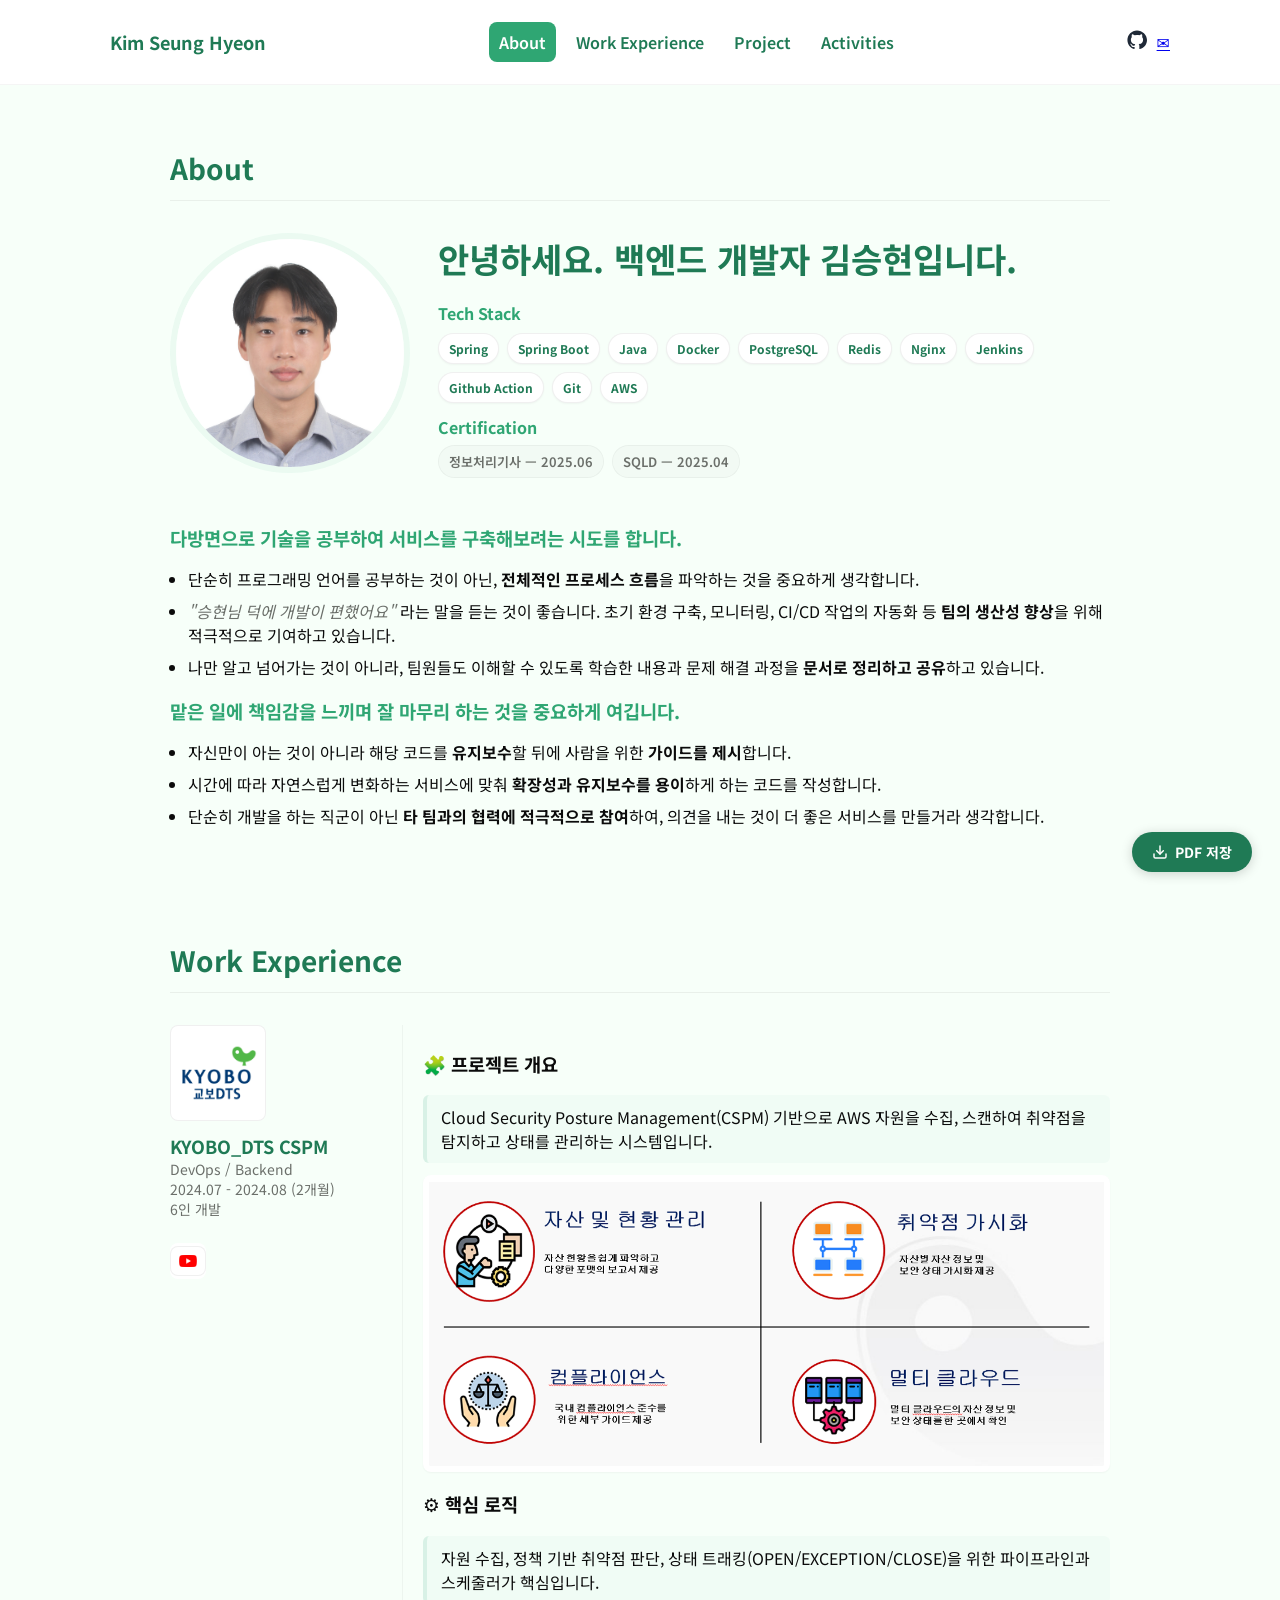
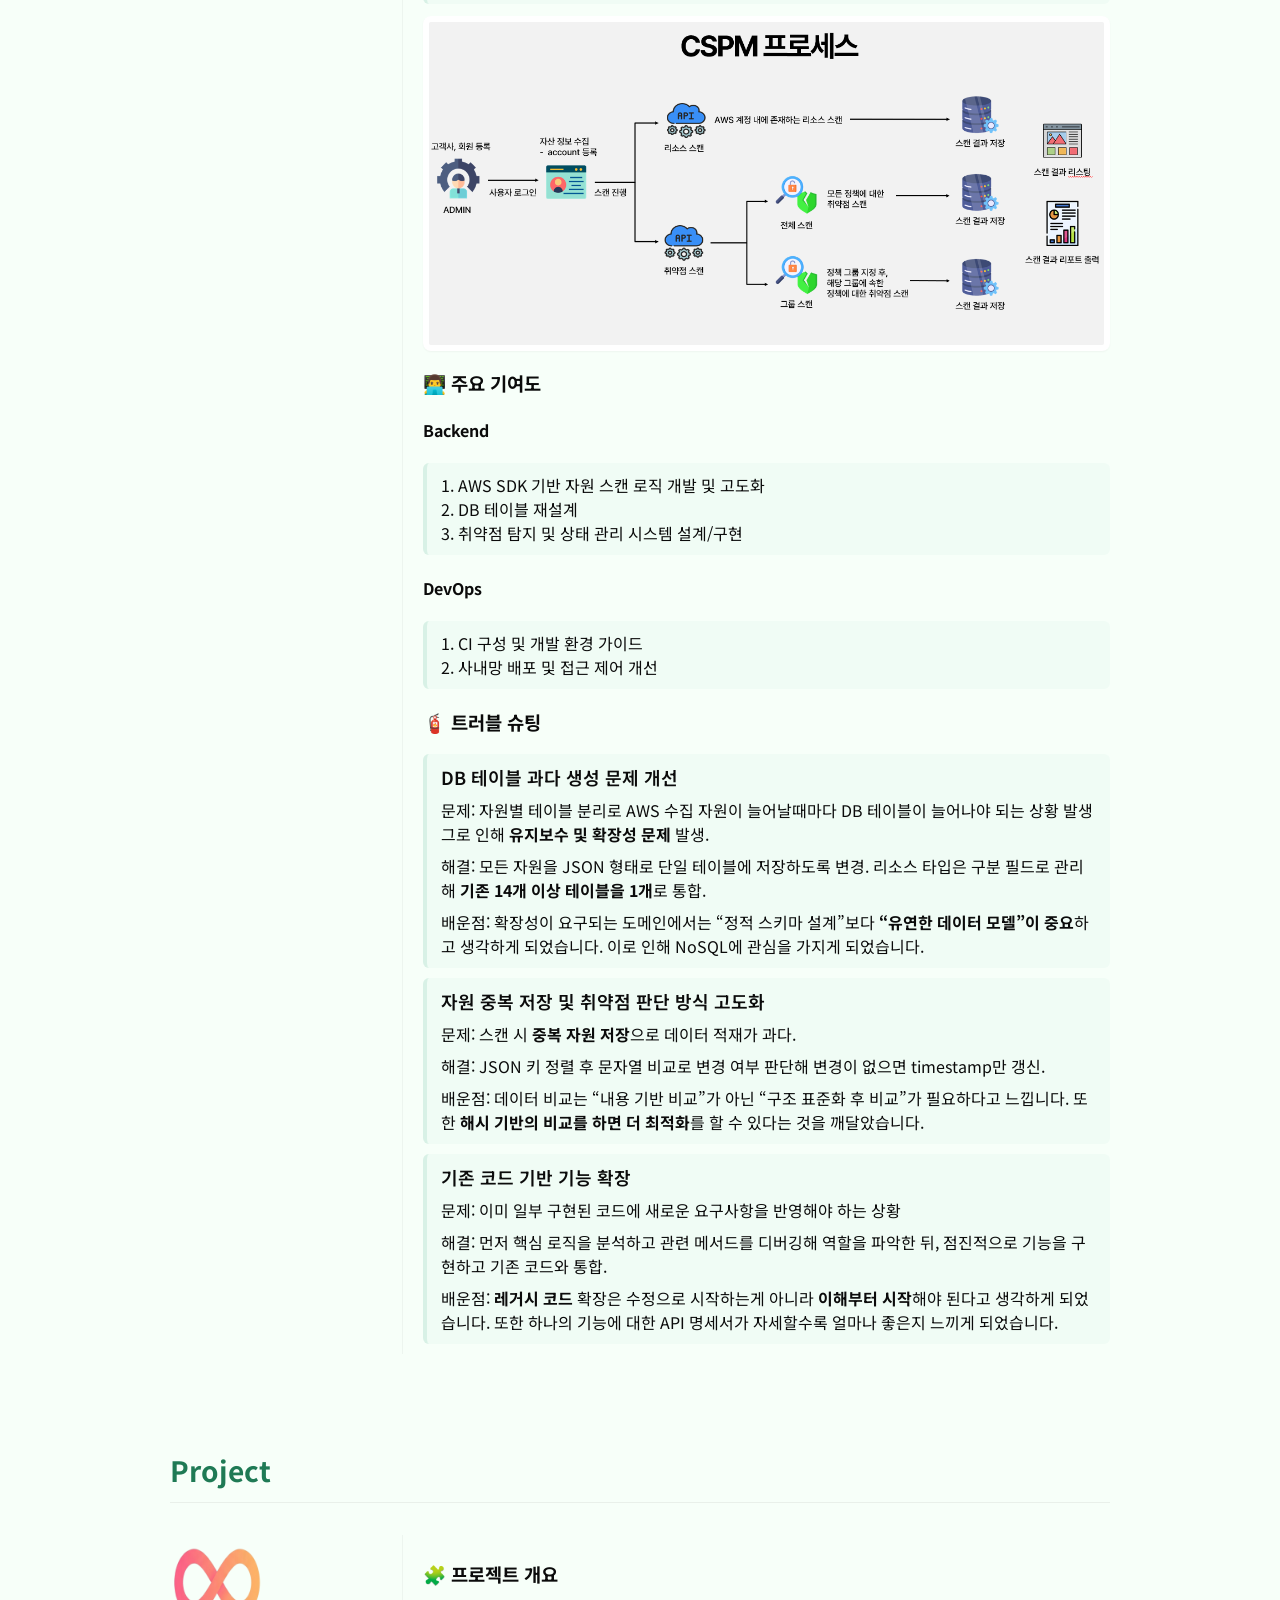
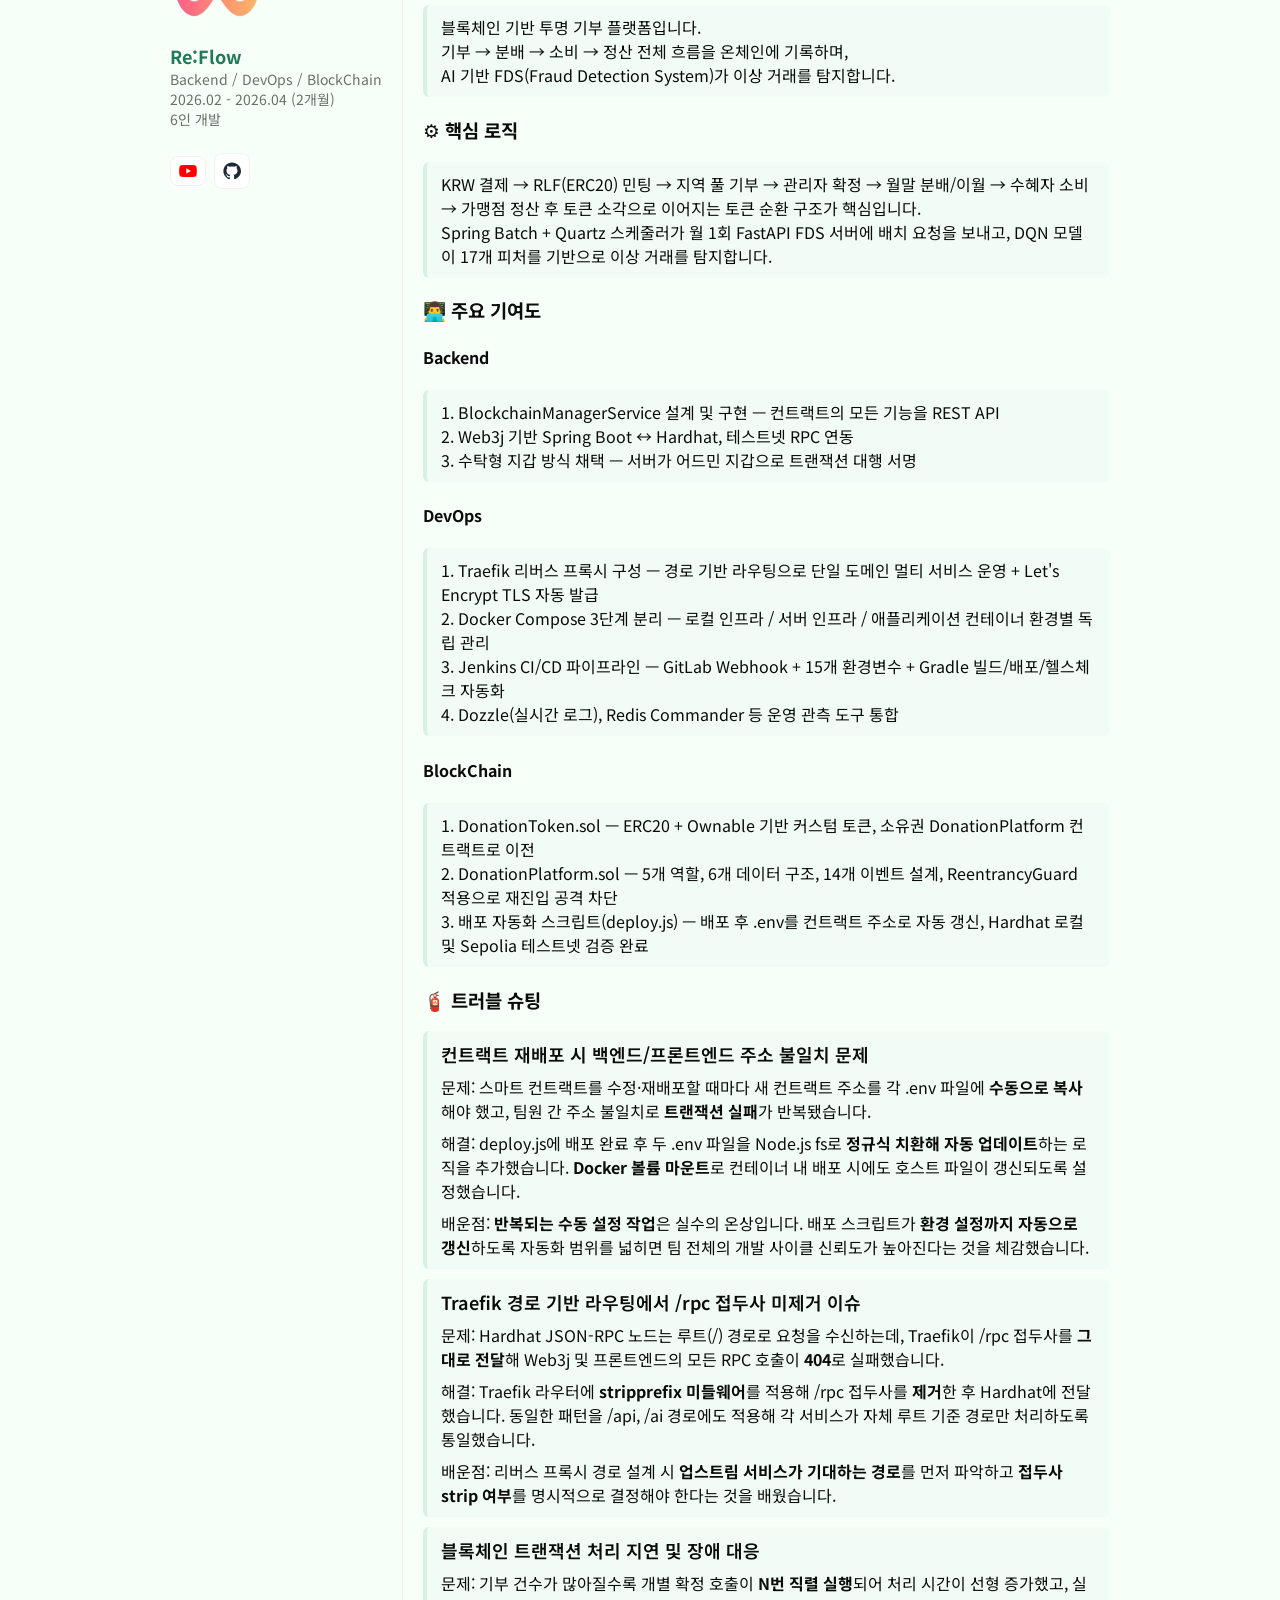
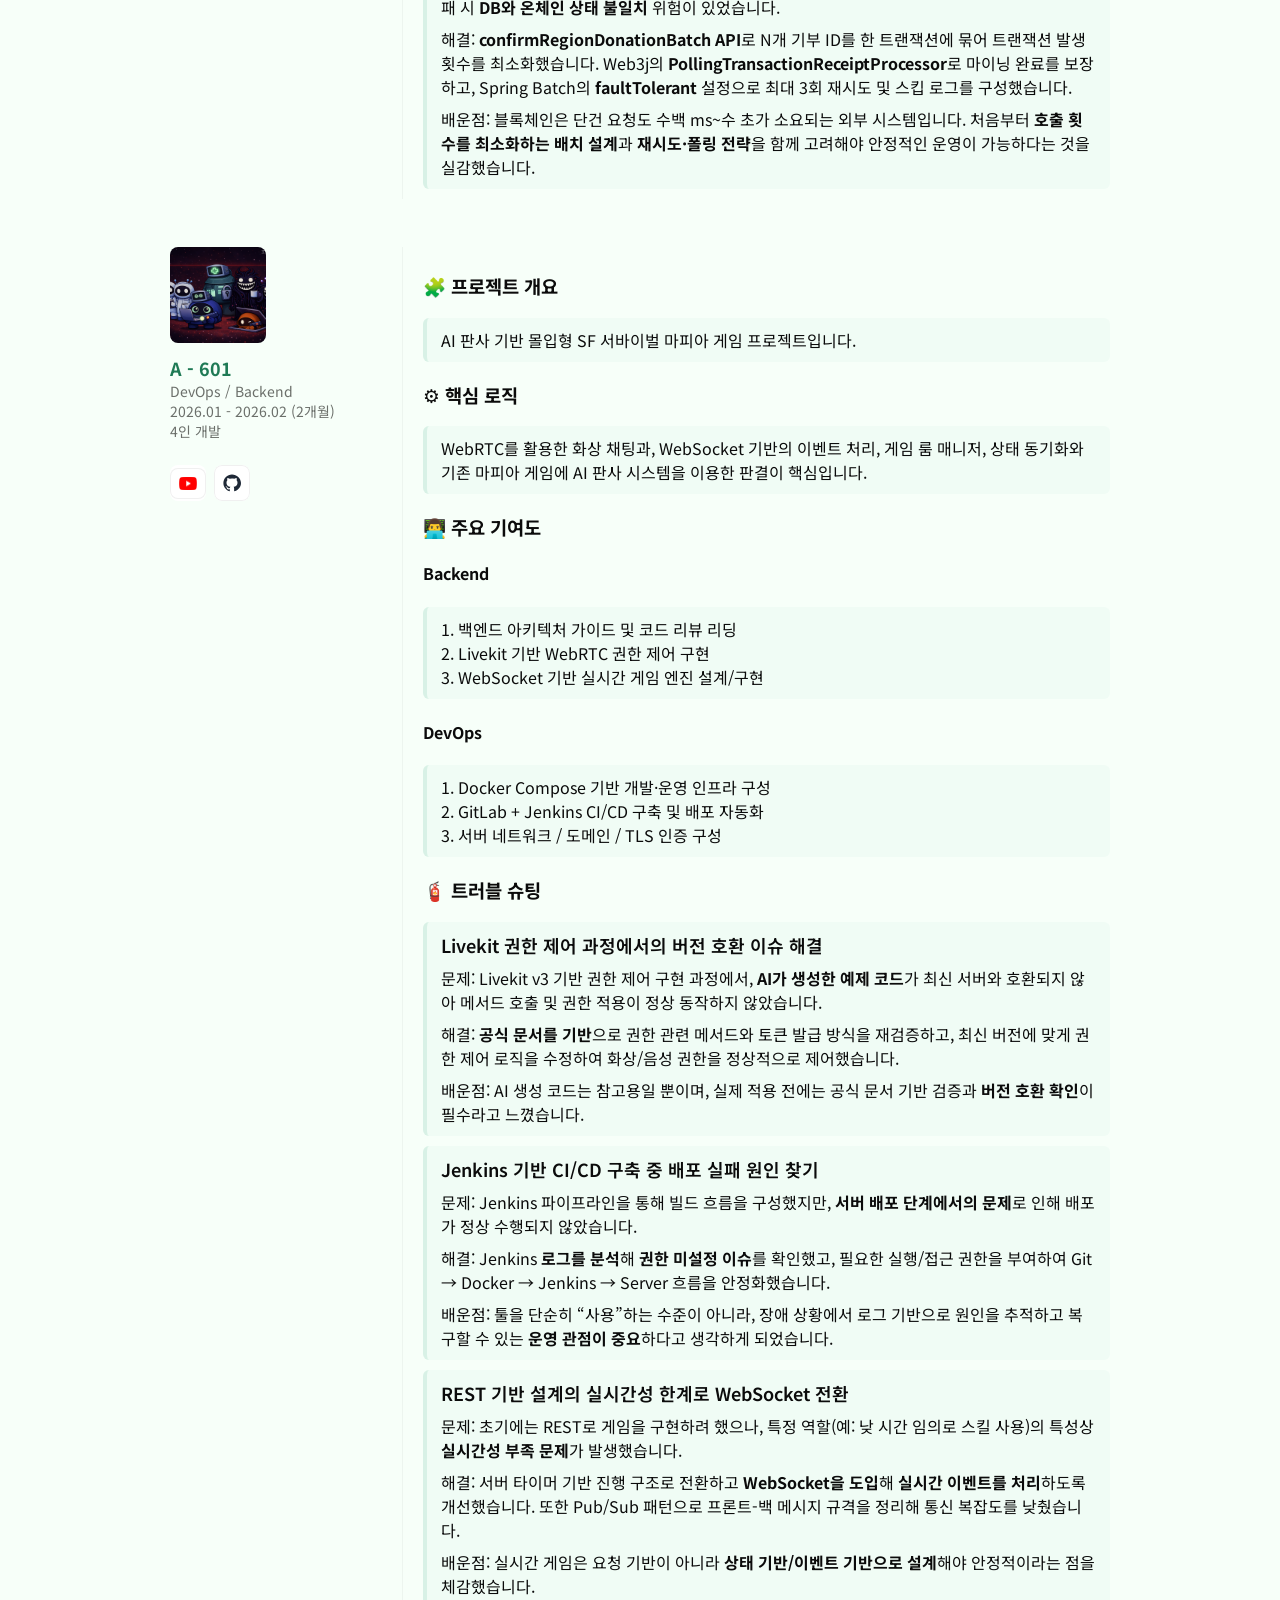
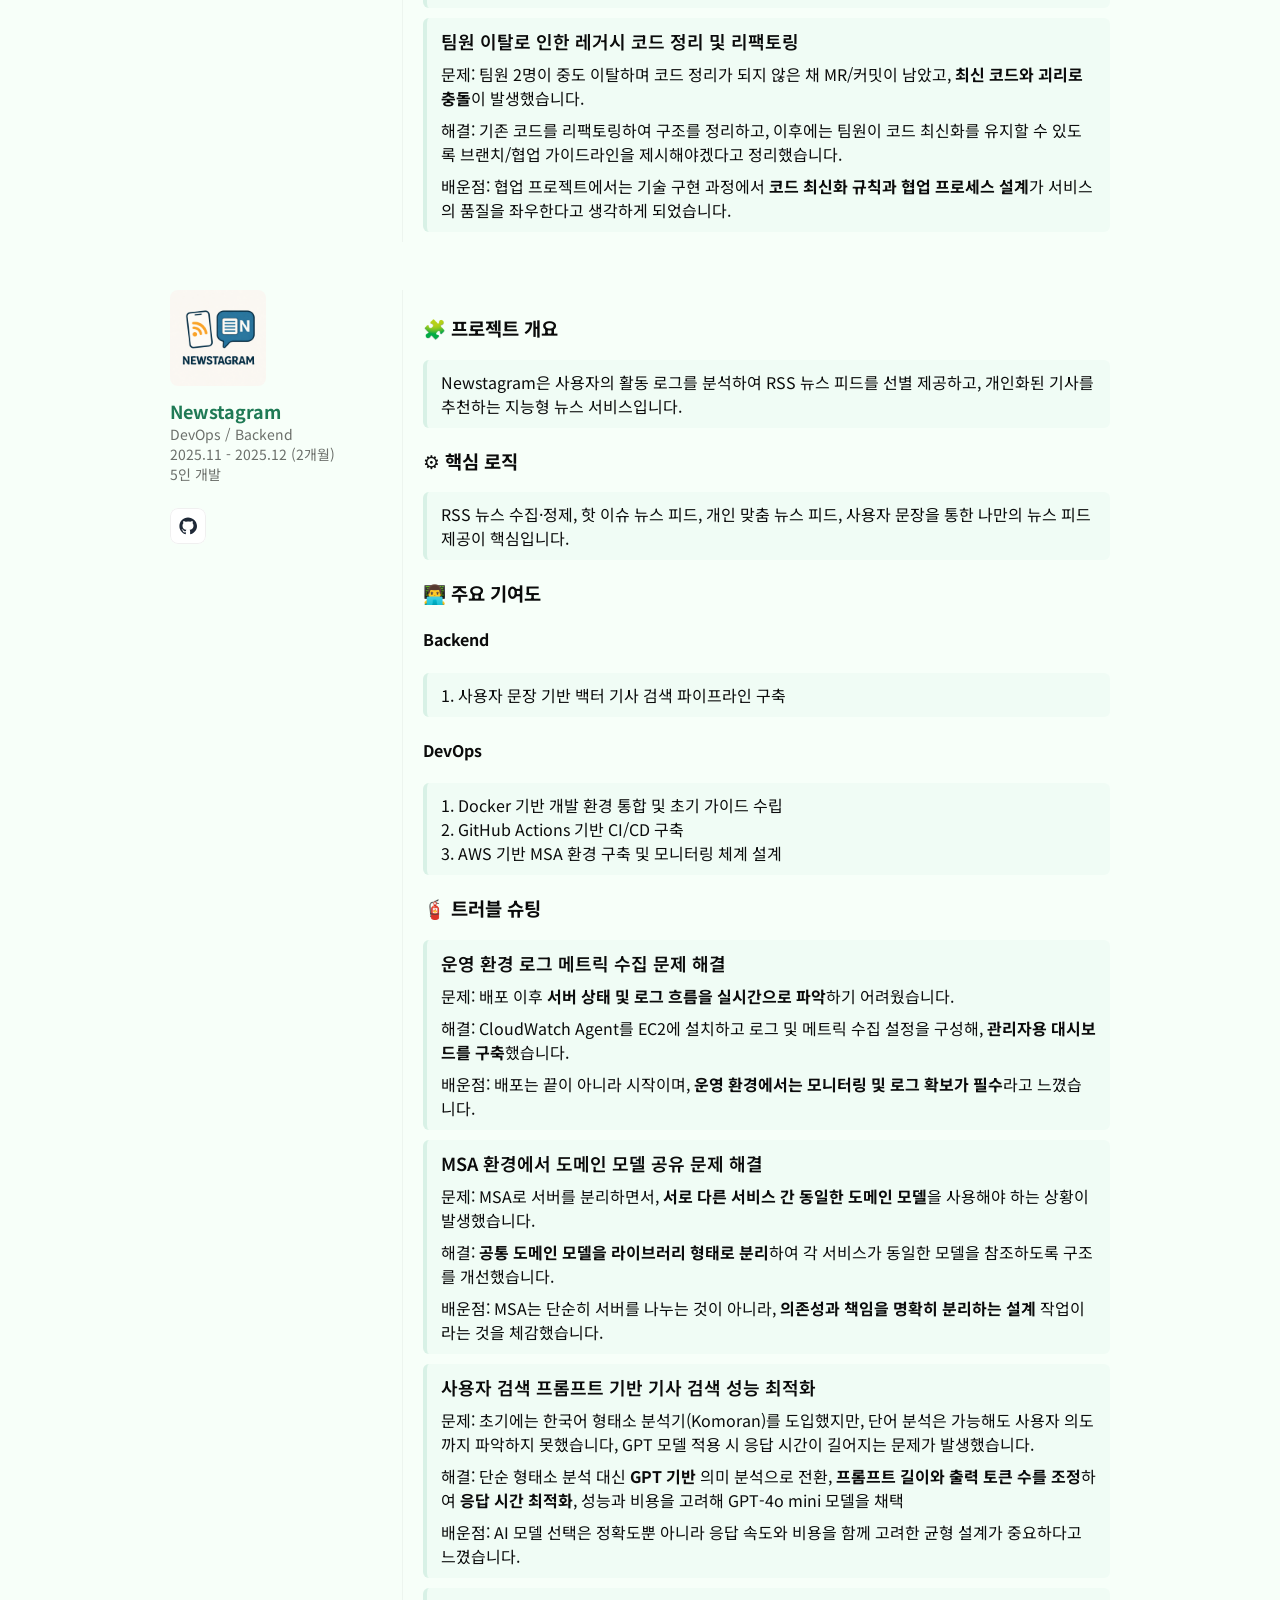
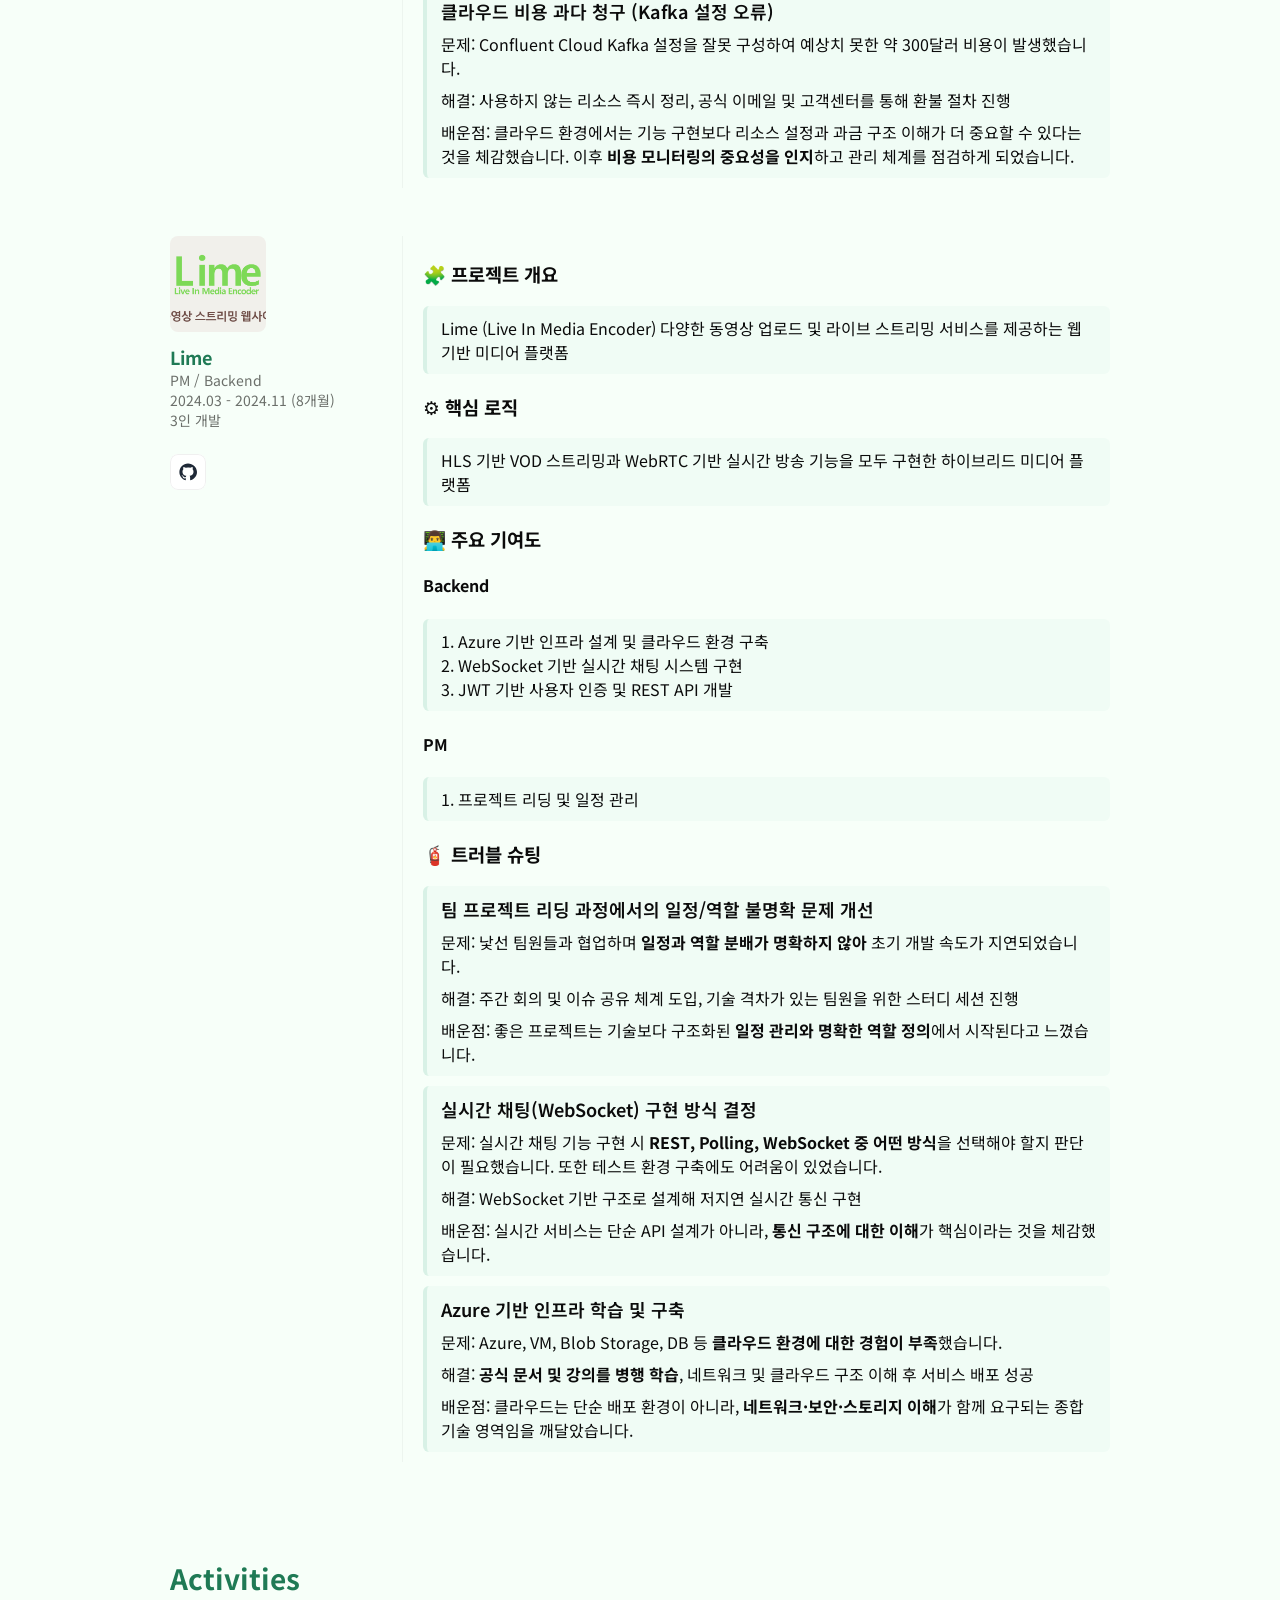
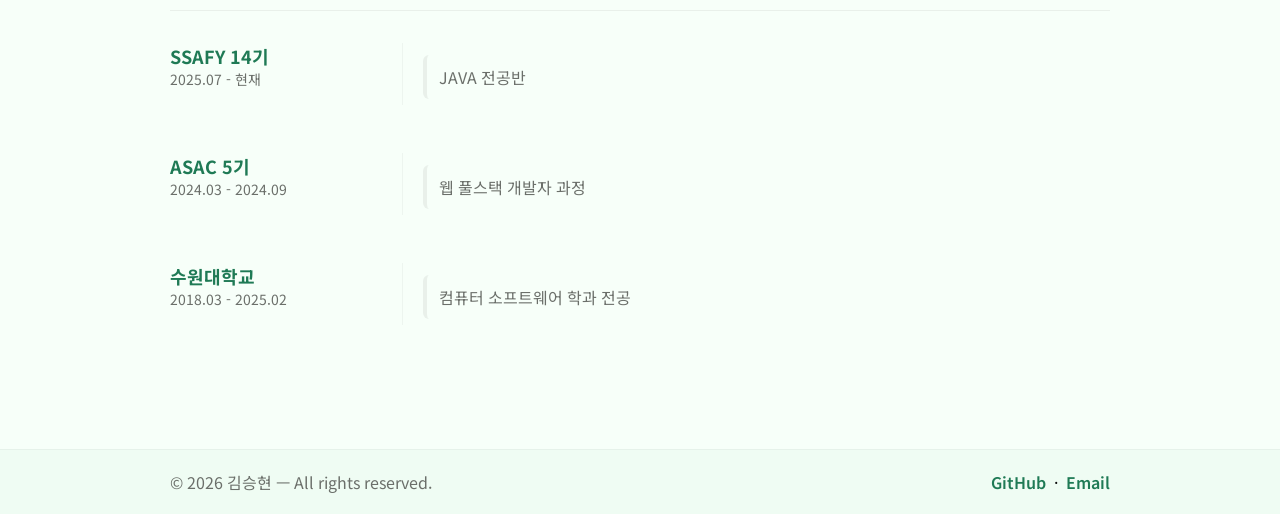
==== docs/index.html @ 9c464138 "[feat] - Re:Flow 포트폴리오 업데이트" ====
<!doctype html>
<html lang="ko">
  <head>
    <meta charset="utf-8" />
    <meta name="viewport" content="width=device-width,initial-scale=1" />
    <title>김승현 — Portfolio</title>
    <!-- load Noto Sans KR and site stylesheet (cache-bust unchanged) -->
    <link href="https://fonts.googleapis.com/css2?family=Noto+Sans+KR:wght@300;400;500;700;800&display=swap" rel="stylesheet">
    <link rel="stylesheet" href="styles.css?v=20260225" />
    <meta name="description" content="간결한 포트폴리오 템플릿" />
  </head>
  <body>
    <header class="topbar">
      <div class="topbar-inner">
        <h1 class="logo">Kim Seung Hyeon</h1>
        <nav aria-label="Primary navigation">
          <ul>
            <li><a href="#about">About</a></li>
            <li><a href="#work">Work Experience</a></li>
            <li><a href="#project">Project</a></li>
            <li><a href="#activities">Activities</a></li>
          </ul>
        </nav>
        <div class="social">
          <a href="https://github.com/iforcu" target="_blank" rel="noopener" aria-label="GitHub">
            <img src="assets/github.svg" alt="GitHub" class="icon" />
          </a>
          <a href="mailto:tmdgus0844@gmail.com" aria-label="Email" id="email-link">✉️</a>
        </div>
      </div>
    </header>

    <main class="content">
      <section id="about" class="section intro">
        <h2>About</h2>
        <div class="work-divider" aria-hidden="true"></div>
        <div class="intro-inner">
          <div class="photo">
            <img src="./assets/profile.webp" alt="Profile photo" />
          </div>
          <div class="intro-text">
            <p class="big">안녕하세요. 백엔드 개발자 김승현입니다.</p>
            <div class="tech-stack">
                  <h3>Tech Stack</h3>
                  <div class="tech-badges">
                    <span class="tech-badge">Spring</span>
                    <span class="tech-badge">Spring Boot</span>
                    <span class="tech-badge">Java</span>
                    <span class="tech-badge">Docker</span>
                    <span class="tech-badge">PostgreSQL</span>
                    <span class="tech-badge">Redis</span>
                    <span class="tech-badge">Nginx</span>
                    <span class="tech-badge">Jenkins</span>
                    <span class="tech-badge">Github Action</span>
                    <span class="tech-badge">Git</span>
                    <span class="tech-badge">AWS</span>
                  </div>
                </div>

              <div class="certs-inline">
                <h3>Certification</h3>
                <div class="cert-badges">
                  <span class="cert-badge">정보처리기사 — 2025.06</span>
                  <span class="cert-badge">SQLD — 2025.04</span>
                </div>
              </div>
          </div>
          <div class="values">
                <h3>다방면으로 기술을 공부하여 서비스를 구축해보려는 시도를 합니다.</h3>
                <ul>
                    <li>단순히 프로그래밍 언어를 공부하는 것이 아닌, <strong>전체적인 프로세스 흐름</strong>을 파악하는 것을 중요하게 생각합니다.</li>
                    <li><span class="muted-text">"승현님 덕에 개발이 편했어요"</span> 라는 말을 듣는 것이 좋습니다. 초기 환경 구축, 모니터링, CI/CD 작업의 자동화 등 <strong>팀의 생산성 향상</strong>을 위해 적극적으로 기여하고 있습니다.</li>
                    <li>나만 알고 넘어가는 것이 아니라, 팀원들도 이해할 수 있도록 학습한 내용과 문제 해결 과정을 <strong>문서로 정리하고 공유</strong>하고 있습니다.</li>
                  </ul>

                <h3>맡은 일에 책임감을 느끼며 잘 마무리 하는 것을 중요하게 여깁니다.</h3>
                <ul>
                    <li>자신만이 아는 것이 아니라 해당 코드를 <strong>유지보수</strong>할 뒤에 사람을 위한 <strong>가이드를 제시</strong>합니다.</li>
                    <li>시간에 따라 자연스럽게 변화하는 서비스에 맞춰 <strong>확장성과 유지보수를 용이</strong>하게 하는 코드를 작성합니다.</li>
                    <li>단순히 개발을 하는 직군이 아닌 <strong>타 팀과의 협력에 적극적으로 참여</strong>하여, 의견을 내는 것이 더 좋은 서비스를 만들거라 생각합니다.</li>
                </ul>
            </div>
        </div>
      </section>

      <section id="work" class="section work-section">
        <h2>Work Experience</h2>
        <div class="work-divider" aria-hidden="true"></div>

        <div class="work-list">
          <!-- Entry: KYOBO_DTS -->
          <div class="work-entry">
            <div class="work-meta sticky">
              <img src="assets/KYOBO_DTS.webp" alt="KYOBO_DTS logo" />
              <div class="info">
                <h3>KYOBO_DTS CSPM</h3>
                <span>DevOps / Backend </span>
                <span>2024.07 - 2024.08 (2개월)</span>
                <span>6인 개발</span>
              </div>
              
              <div class="meta-links">
                <a class="meta-link" href="https://www.youtube.com/watch?v=l1heVLMG6bE" target="_blank" rel="noopener" aria-label="Demo">
                  <img src="assets/Youtube_logo.png" alt="Demo" />
                  <span class="print-url"><b>Demo</b><br>https://www.youtube.com/watch?v=l1heVLMG6bE</span>
                </a>
              </div>
            </div>
            <div class="work-content">
              <h3>🧩 프로젝트 개요</h3>
              <p>Cloud Security Posture Management(CSPM) 기반으로 AWS 자원을 수집, 스캔하여 취약점을 탐지하고 상태를 관리하는 시스템입니다.</p>
              <img src="assets/KYOBO_overview.png" alt="프로젝트 개요 이미지" class="project-logo" />

              <h3>⚙️ 핵심 로직</h3>
              <p>자원 수집, 정책 기반 취약점 판단, 상태 트래킹(OPEN/EXCEPTION/CLOSE)을 위한 파이프라인과 스케줄러가 핵심입니다.</p>
              <img src="assets/KYOBO_architecture.png" alt="아키텍처 다이어그램" class="project-logo" />
            
              <h3>👨‍💻 주요 기여도</h3>
              <h4> Backend</h4>
              <p class="quote">
                1. AWS SDK 기반 자원 스캔 로직 개발 및 고도화<br>
                2. DB 테이블 재설계<br>
                3. 취약점 탐지 및 상태 관리 시스템 설계/구현<br>
              </p>

              <h4> DevOps</h4>
              <p class="quote">
                1. CI 구성 및 개발 환경 가이드<br>
                2. 사내망 배포 및 접근 제어 개선<br>
              </p>

              <h3>🧯 트러블 슈팅</h3>
              <p class="quote">
                <strong>DB 테이블 과다 생성 문제 개선 </strong>
                <span class="quote-detail muted">문제: 자원별 테이블 분리로 AWS 수집 자원이 늘어날때마다 DB 테이블이 늘어나야 되는 상황 발생 그로 인해 <strong>유지보수 및 확장성 문제</strong> 발생.</span>
                <span class="quote-detail muted">해결: 모든 자원을 JSON 형태로 단일 테이블에 저장하도록 변경. 리소스 타입은 구분 필드로 관리해 <strong>기존 14개 이상 테이블을 1개</strong>로 통합.</span>
                <span class="quote-detail muted">배운점: 확장성이 요구되는 도메인에서는 “정적 스키마 설계”보다 <strong>“유연한 데이터 모델”이 중요</strong>하고 생각하게 되었습니다. 이로 인해 NoSQL에 관심을 가지게 되었습니다.</span>
              </p>
              
              <p class="quote">
                <strong>자원 중복 저장 및 취약점 판단 방식 고도화</strong>
                <span class="quote-detail muted">문제: 스캔 시 <strong>중복 자원 저장</strong>으로 데이터 적재가 과다.</span>
                <span class="quote-detail muted">해결: JSON 키 정렬 후 문자열 비교로 변경 여부 판단해 변경이 없으면 timestamp만 갱신.</span>
                <span class="quote-detail muted">배운점: 데이터 비교는 “내용 기반 비교”가 아닌 “구조 표준화 후 비교”가 필요하다고 느낍니다. 또한 <strong>해시 기반의 비교를 하면 더 최적화</strong>를 할 수 있다는 것을 깨달았습니다.</span>
              </p>

              <p class="quote">
                <strong>기존 코드 기반 기능 확장</strong>
                <span class="quote-detail muted">문제: 이미 일부 구현된 코드에 새로운 요구사항을 반영해야 하는 상황</span>
                <span class="quote-detail muted">해결: 먼저 핵심 로직을 분석하고 관련 메서드를 디버깅해 역할을 파악한 뒤, 점진적으로 기능을 구현하고 기존 코드와 통합.</span>
                <span class="quote-detail muted">배운점: <strong>레거시 코드</strong> 확장은 수정으로 시작하는게 아니라 <strong>이해부터 시작</strong>해야 된다고 생각하게 되었습니다. 또한 하나의 기능에 대한 API 명세서가 자세할수록 얼마나 좋은지 느끼게 되었습니다.</span>
              </p>
            </div>
          </div>

        </div>
      </section>

      <section id="project" class="section projects">
        <h2>Project</h2>
        <div class="work-divider" aria-hidden="true"></div>


          <div class="work-list">
            <!-- Project: Re:Flow -->
            <div class="work-entry">
              <div class="work-meta sticky">
                  <img src="assets/reflow.webp" alt="Re:Flow logo" class="no-pad" />
                  <div class="info">
                    <h3>Re:Flow</h3>
                    <span>Backend / DevOps / BlockChain</span>
                    <span>2026.02 - 2026.04 (2개월)</span>
                    <span>6인 개발</span>
                  </div>
                  <div class="meta-links">
                    <a class="meta-link" href="https://www.youtube.com/watch?v=xFN0yGX486A" target="_blank" rel="noopener" aria-label="Demo">
                      <img src="assets/Youtube_logo.png" alt="Demo" />
                      <span class="print-url"><b>Demo</b><br>https://www.youtube.com/watch?v=xFN0yGX486A/</span>
                    </a>
                    <a class="meta-link" href="https://github.com/Gwanak-Mountain-wild-boar/Re-Flow" target="_blank" rel="noopener" aria-label="Repo">
                      <img src="assets/github.svg" alt="GitHub" />
                      <span class="print-url"><b>Repo</b><br>https://github.com/Gwanak-Mountain-wild-boar/Re-Flow</span>
                    </a>
                  </div>
                </div>
              <div class="work-content">
                <h3>🧩 프로젝트 개요</h3>
                <p>블록체인 기반 투명 기부 플랫폼입니다. <br>기부 → 분배 → 소비 → 정산 전체 흐름을 온체인에 기록하며, <br>AI 기반 FDS(Fraud Detection System)가 이상 거래를 탐지합니다.</p>

                <h3>⚙️ 핵심 로직</h3>
                <p>KRW 결제 → RLF(ERC20) 민팅 → 지역 풀 기부 → 관리자 확정 → 월말 분배/이월 → 수혜자 소비 → 가맹점 정산 후 토큰 소각으로 이어지는 토큰 순환 구조가 핵심입니다. <br> Spring Batch + Quartz 스케줄러가 월 1회 FastAPI FDS 서버에 배치 요청을 보내고, DQN 모델이 17개 피처를 기반으로 이상 거래를 탐지합니다.</p>

                <h3>👨‍💻 주요 기여도</h3>
                <h4>Backend</h4>
                <p class="quote">
                  1. BlockchainManagerService 설계 및 구현 — 컨트랙트의 모든 기능을 REST API<br>
                  2. Web3j 기반 Spring Boot ↔ Hardhat, 테스트넷  RPC 연동<br>
                  3. 수탁형 지갑 방식 채택 — 서버가 어드민 지갑으로 트랜잭션 대행 서명<br>
                </p>

                <h4>DevOps</h4>
                <p class="quote">
                  1. Traefik 리버스 프록시 구성 — 경로 기반 라우팅으로 단일 도메인 멀티 서비스 운영 + Let's Encrypt TLS 자동 발급<br>
                  2. Docker Compose 3단계 분리 — 로컬 인프라 / 서버 인프라 / 애플리케이션 컨테이너 환경별 독립 관리<br>
                  3. Jenkins CI/CD 파이프라인 — GitLab Webhook + 15개 환경변수 + Gradle 빌드/배포/헬스체크 자동화<br>
                  4. Dozzle(실시간 로그), Redis Commander 등 운영 관측 도구 통합<br>
                </p>

                <h4>BlockChain</h4>
                <p class="quote">
                  1. DonationToken.sol — ERC20 + Ownable 기반 커스텀 토큰, 소유권 DonationPlatform 컨트랙트로 이전<br>
                  2. DonationPlatform.sol — 5개 역할, 6개 데이터 구조, 14개 이벤트 설계, ReentrancyGuard 적용으로 재진입 공격 차단<br>
                  3. 배포 자동화 스크립트(deploy.js) — 배포 후 .env를 컨트랙트 주소로 자동 갱신, Hardhat 로컬 및 Sepolia 테스트넷 검증 완료<br>
                </p>

                <h3>🧯 트러블 슈팅</h3>
                <p class="quote">
                  <strong>컨트랙트 재배포 시 백엔드/프론트엔드 주소 불일치 문제</strong>
                  <span class="quote-detail muted">문제: 스마트 컨트랙트를 수정·재배포할 때마다 새 컨트랙트 주소를 각 .env 파일에 <strong>수동으로 복사</strong>해야 했고, 팀원 간 주소 불일치로 <strong>트랜잭션 실패</strong>가 반복됐습니다.</span>
                  <span class="quote-detail muted">해결: deploy.js에 배포 완료 후 두 .env 파일을 Node.js fs로 <strong>정규식 치환해 자동 업데이트</strong>하는 로직을 추가했습니다. <strong>Docker 볼륨 마운트</strong>로 컨테이너 내 배포 시에도 호스트 파일이 갱신되도록 설정했습니다.</span>
                  <span class="quote-detail muted">배운점: <strong>반복되는 수동 설정 작업</strong>은 실수의 온상입니다. 배포 스크립트가 <strong>환경 설정까지 자동으로 갱신</strong>하도록 자동화 범위를 넓히면 팀 전체의 개발 사이클 신뢰도가 높아진다는 것을 체감했습니다.</span>
                </p>
                <p class="quote">
                  <strong>Traefik 경로 기반 라우팅에서 /rpc 접두사 미제거 이슈</strong>
                  <span class="quote-detail muted">문제: Hardhat JSON-RPC 노드는 루트(/) 경로로 요청을 수신하는데, Traefik이 /rpc 접두사를 <strong>그대로 전달</strong>해 Web3j 및 프론트엔드의 모든 RPC 호출이 <strong>404</strong>로 실패했습니다.</span>
                  <span class="quote-detail muted">해결: Traefik 라우터에 <strong>stripprefix 미들웨어</strong>를 적용해 /rpc 접두사를 <strong>제거</strong>한 후 Hardhat에 전달했습니다. 동일한 패턴을 /api, /ai 경로에도 적용해 각 서비스가 자체 루트 기준 경로만 처리하도록 통일했습니다.</span>
                  <span class="quote-detail muted">배운점: 리버스 프록시 경로 설계 시 <strong>업스트림 서비스가 기대하는 경로</strong>를 먼저 파악하고 <strong>접두사 strip 여부</strong>를 명시적으로 결정해야 한다는 것을 배웠습니다.</span>
                </p>
                <p class="quote">
                  <strong>블록체인 트랜잭션 처리 지연 및 장애 대응</strong>
                  <span class="quote-detail muted">문제: 기부 건수가 많아질수록 개별 확정 호출이 <strong>N번 직렬 실행</strong>되어 처리 시간이 선형 증가했고, 실패 시 <strong>DB와 온체인 상태 불일치</strong> 위험이 있었습니다.</span>
                  <span class="quote-detail muted">해결: <strong>confirmRegionDonationBatch API</strong>로 N개 기부 ID를 한 트랜잭션에 묶어 트랜잭션 발생 횟수를 최소화했습니다. Web3j의 <strong>PollingTransactionReceiptProcessor</strong>로 마이닝 완료를 보장하고, Spring Batch의 <strong>faultTolerant</strong> 설정으로 최대 3회 재시도 및 스킵 로그를 구성했습니다.</span>
                  <span class="quote-detail muted">배운점: 블록체인은 단건 요청도 수백 ms~수 초가 소요되는 외부 시스템입니다. 처음부터 <strong>호출 횟수를 최소화하는 배치 설계</strong>과 <strong>재시도·폴링 전략</strong>을 함께 고려해야 안정적인 운영이 가능하다는 것을 실감했습니다.</span>
                </p>
              </div>
            </div>

            <!-- Project: AI Judge -->
            <div class="work-entry">
              <div class="work-meta sticky">
                  <img src="assets/ai_judge.webp" alt="AI Judge logo"  class="no-pad" />
                  <div class="info">
                    <h3>A - 601</h3>
                    <span>DevOps / Backend </span>
                    <span>2026.01 - 2026.02 (2개월)</span>
                    <span>4인 개발</span>
                  </div>
                  <div class="meta-links">
                    <a class="meta-link" href="https://youtu.be/uDAVEmG2AUs" target="_blank" rel="noopener" aria-label="Demo">
                      <img src="assets/Youtube_logo.png" alt="Demo" />
                      <span class="print-url"><b>Demo</b><br>https://youtu.be/uDAVEmG2AUs</span>
                    </a>
                    <a class="meta-link" href="https://github.com/A-601" target="_blank" rel="noopener" aria-label="Repo">
                      <img src="assets/github.svg" alt="GitHub" />
                      <span class="print-url"><b>Repo</b><br>https://github.com/A-601</span>
                    </a>
                  </div>
                </div>
              <div class="work-content">
                <h3>🧩 프로젝트 개요</h3>
                <p>AI 판사 기반 몰입형 SF 서바이벌 마피아 게임 프로젝트입니다. </p>

                <h3>⚙️ 핵심 로직</h3>
                <p>WebRTC를 활용한 화상 채팅과, WebSocket 기반의 이벤트 처리, 게임 룸 매니저, 상태 동기화와 기존 마피아 게임에 AI 판사 시스템을 이용한 판결이 핵심입니다. </p>

                <h3>👨‍💻 주요 기여도</h3>
                <h4>Backend</h4>
                <p class="quote">
                  1. 백엔드 아키텍처 가이드 및 코드 리뷰 리딩<br>
                  2. Livekit 기반 WebRTC 권한 제어 구현<br>
                  3. WebSocket 기반 실시간 게임 엔진 설계/구현<br>
                </p>

                <h4>DevOps</h4>
                <p class="quote">
                  1. Docker Compose 기반 개발·운영 인프라 구성<br>
                  2. GitLab + Jenkins CI/CD 구축 및 배포 자동화<br>
                  3. 서버 네트워크 / 도메인 / TLS 인증 구성<br>
                </p>

                <h3>🧯 트러블 슈팅</h3>
                <p class="quote">
                  <strong>Livekit 권한 제어 과정에서의 버전 호환 이슈 해결</strong>
                  <span class="quote-detail muted">문제: Livekit v3 기반 권한 제어 구현 과정에서, <strong>AI가 생성한 예제 코드</strong>가 최신 서버와 호환되지 않아 메서드 호출 및 권한 적용이 정상 동작하지 않았습니다.</span>
                  <span class="quote-detail muted">해결: <strong>공식 문서를 기반</strong>으로 권한 관련 메서드와 토큰 발급 방식을 재검증하고, 최신 버전에 맞게 권한 제어 로직을 수정하여 화상/음성 권한을 정상적으로 제어했습니다.</span>
                  <span class="quote-detail muted">배운점: AI 생성 코드는 참고용일 뿐이며, 실제 적용 전에는 공식 문서 기반 검증과 <strong>버전 호환 확인</strong>이 필수라고 느꼈습니다.</span>
                </p>
                <p class="quote">
                  <strong>Jenkins 기반 CI/CD 구축 중 배포 실패 원인 찾기</strong>
                  <span class="quote-detail muted">문제: Jenkins 파이프라인을 통해 빌드 흐름을 구성했지만, <strong>서버 배포 단계에서의 문제</strong>로 인해 배포가 정상 수행되지 않았습니다.</span>
                  <span class="quote-detail muted">해결: Jenkins <strong>로그를 분석</strong>해 <strong>권한 미설정 이슈</strong>를 확인했고, 필요한 실행/접근 권한을 부여하여 Git → Docker → Jenkins → Server 흐름을 안정화했습니다.</span>
                  <span class="quote-detail muted">배운점: 툴을 단순히 “사용”하는 수준이 아니라, 장애 상황에서 로그 기반으로 원인을 추적하고 복구할 수 있는 <strong>운영 관점이 중요</strong>하다고 생각하게 되었습니다.</span>
                </p>
                <p class="quote">
                  <strong>REST 기반 설계의 실시간성 한계로 WebSocket 전환</strong>
                  <span class="quote-detail muted">문제: 초기에는 REST로 게임을 구현하려 했으나, 특정 역할(예: 낮 시간 임의로 스킬 사용)의 특성상 <strong>실시간성 부족 문제</strong>가 발생했습니다.</span>
                  <span class="quote-detail muted">해결: 서버 타이머 기반 진행 구조로 전환하고 <strong>WebSocket을 도입</strong>해 <strong>실시간 이벤트를 처리</strong>하도록 개선했습니다. 또한 Pub/Sub 패턴으로 프론트-백 메시지 규격을 정리해 통신 복잡도를 낮췄습니다.</span>
                  <span class="quote-detail muted">배운점: 실시간 게임은 요청 기반이 아니라 <strong>상태 기반/이벤트 기반으로 설계</strong>해야 안정적이라는 점을 체감했습니다.</span>
                </p>
                <p class="quote">
                  <strong>팀원 이탈로 인한 레거시 코드 정리 및 리팩토링</strong>
                  <span class="quote-detail muted">문제: 팀원 2명이 중도 이탈하며 코드 정리가 되지 않은 채 MR/커밋이 남았고, <strong>최신 코드와 괴리로 충돌</strong>이 발생했습니다.</span>
                  <span class="quote-detail muted">해결: 기존 코드를 리팩토링하여 구조를 정리하고, 이후에는 팀원이 코드 최신화를 유지할 수 있도록 브랜치/협업 가이드라인을 제시해야겠다고 정리했습니다.</span>
                  <span class="quote-detail muted">배운점: 협업 프로젝트에서는 기술 구현 과정에서 <strong>코드 최신화 규칙과 협업 프로세스 설계</strong>가 서비스의 품질을 좌우한다고 생각하게 되었습니다.</span>
                </p>
              </div>
            </div>

            <!-- Project: Newstagram -->
            <div class="work-entry">
              <div class="work-meta sticky">
                <img src="assets/newstagram.webp" alt="Newstagram logo" class="no-pad" />
                <div class="info">
                  <h3>Newstagram</h3>
                  <span>DevOps / Backend </span>
                  <span>2025.11 - 2025.12 (2개월)</span>
                  <span>5인 개발</span>
                </div>
                <div class="meta-links">
                  <a class="meta-link" href="https://github.com/newstagram" target="_blank" rel="noopener" aria-label="Repo">
                    <img src="assets/github.svg" alt="GitHub" />
                    <span class="print-url"><b>Repo</b><br>https://github.com/newstagram</span>
                  </a>
                </div>
              </div>
              <div class="work-content">
                <h3>🧩 프로젝트 개요</h3>
                <p>Newstagram은 사용자의 활동 로그를 분석하여 RSS 뉴스 피드를 선별 제공하고, 개인화된 기사를 추천하는 지능형 뉴스 서비스입니다.</p>

                <h3>⚙️ 핵심 로직</h3>
                <p>RSS 뉴스 수집·정제, 핫 이슈 뉴스 피드, 개인 맞춤 뉴스 피드, 사용자 문장을 통한 나만의 뉴스 피드 제공이 핵심입니다.</p>

                <h3>👨‍💻 주요 기여도</h3>
                <h4>Backend</h4>
                <p class="quote">
                  1. 사용자 문장 기반 백터 기사 검색 파이프라인 구축<br>
                </p>

                <h4>DevOps</h4>
                <p class="quote">
                  1. Docker 기반 개발 환경 통합 및 초기 가이드 수립<br>
                  2. GitHub Actions 기반 CI/CD 구축<br>
                  3. AWS 기반 MSA 환경 구축 및 모니터링 체계 설계<br>
                </p>

                <h3>🧯 트러블 슈팅</h3>
                <p class="quote">
                  <strong>운영 환경 로그 메트릭 수집 문제 해결</strong>
                  <span class="quote-detail muted">문제: 배포 이후 <strong>서버 상태 및 로그 흐름을 실시간으로 파악</strong>하기 어려웠습니다.</span>
                  <span class="quote-detail muted">해결: CloudWatch Agent를 EC2에 설치하고 로그 및 메트릭 수집 설정을 구성해, <strong>관리자용 대시보드를 구축</strong>했습니다.</span>
                  <span class="quote-detail muted">배운점: 배포는 끝이 아니라 시작이며, <strong>운영 환경에서는 모니터링 및 로그 확보가 필수</strong>라고 느꼈습니다.</span>
                </p>
                <p class="quote">
                  <strong>MSA 환경에서 도메인 모델 공유 문제 해결</strong>
                  <span class="quote-detail muted">문제: MSA로 서버를 분리하면서, <strong>서로 다른 서비스 간 동일한 도메인 모델</strong>을 사용해야 하는 상황이 발생했습니다.</span>
                  <span class="quote-detail muted">해결: <strong>공통 도메인 모델을 라이브러리 형태로 분리</strong>하여 각 서비스가 동일한 모델을 참조하도록 구조를 개선했습니다.</span>
                  <span class="quote-detail muted">배운점: MSA는 단순히 서버를 나누는 것이 아니라, <strong>의존성과 책임을 명확히 분리하는 설계</strong> 작업이라는 것을 체감했습니다.</span>
                </p>
                <p class="quote">
                  <strong>사용자 검색 프롬프트 기반 기사 검색 성능 최적화</strong>
                  <span class="quote-detail muted">문제: 초기에는 한국어 형태소 분석기(Komoran)를 도입했지만, 단어 분석은 가능해도 사용자 의도까지 파악하지 못했습니다, GPT 모델 적용 시 응답 시간이 길어지는 문제가 발생했습니다.</span>
                  <span class="quote-detail muted">해결: 단순 형태소 분석 대신 <strong>GPT 기반 </strong>의미 분석으로 전환, <strong>프롬프트 길이와 출력 토큰 수를 조정</strong>하여 <strong>응답 시간 최적화</strong>, 성능과 비용을 고려해 GPT-4o mini 모델을 채택</span>
                  <span class="quote-detail muted">배운점: AI 모델 선택은 정확도뿐 아니라 응답 속도와 비용을 함께 고려한 균형 설계가 중요하다고 느꼈습니다.</span>
                </p>
                <p class="quote">
                  <strong>클라우드 비용 과다 청구 (Kafka 설정 오류)</strong>
                  <span class="quote-detail muted">문제: Confluent Cloud Kafka 설정을 잘못 구성하여 예상치 못한 약 300달러 비용이 발생했습니다.</span>
                  <span class="quote-detail muted">해결: 사용하지 않는 리소스 즉시 정리, 공식 이메일 및 고객센터를 통해 환불 절차 진행</span>
                  <span class="quote-detail muted">배운점: 클라우드 환경에서는 기능 구현보다 리소스 설정과 과금 구조 이해가 더 중요할 수 있다는 것을 체감했습니다. 이후 <strong>비용 모니터링의 중요성을 인지</strong>하고 관리 체계를 점검하게 되었습니다.</span>
                </p>

              </div>
            </div>

            <!-- Project: Lime -->
            <div class="work-entry">
              <div class="work-meta sticky">
                <img src="assets/lime.webp" alt="Lime logo" class="no-pad" />
                <div class="info">
                  <h3>Lime</h3>
                  <span>PM / Backend</span>
                  <span>2024.03 - 2024.11 (8개월)</span>
                  <span>3인 개발</span>
                </div>
                <div class="meta-links">
                  <a class="meta-link" href="https://github.com/usw-streamverse/lime-back" target="_blank" rel="noopener" aria-label="Repo">
                    <img src="assets/github.svg" alt="GitHub" />
                    <span class="print-url"><b>Repo</b><br>https://github.com/usw-streamverse/lime-back</span>
                  </a>
                </div>
              </div>    
              <div class="work-content">
                <h3>🧩 프로젝트 개요</h3>
                <p>Lime (Live In Media Encoder) 다양한 동영상 업로드 및 라이브 스트리밍 서비스를 제공하는 웹 기반 미디어 플랫폼</p>

                <h3>⚙️ 핵심 로직</h3>
                <p>HLS 기반 VOD 스트리밍과 WebRTC 기반 실시간 방송 기능을 모두 구현한 하이브리드 미디어 플랫폼</p>

                <h3>👨‍💻 주요 기여도</h3>
                <h4>Backend</h4>
                <p class="quote">
                  1. Azure 기반 인프라 설계 및 클라우드 환경 구축<br>
                  2. WebSocket 기반 실시간 채팅 시스템 구현<br>
                  3. JWT 기반 사용자 인증 및 REST API 개발<br>
                </p>

                <h4>PM</h4>
                <p class="quote">
                  1. 프로젝트 리딩 및 일정 관리<br>
                </p>

                <h3>🧯 트러블 슈팅</h3>
                <p class="quote">
                  <strong>팀 프로젝트 리딩 과정에서의 일정/역할 불명확 문제 개선</strong>
                  <span class="quote-detail muted">문제: 낯선 팀원들과 협업하며 <strong>일정과 역할 분배가 명확하지 않아</strong> 초기 개발 속도가 지연되었습니다.</span>
                  <span class="quote-detail muted">해결: 주간 회의 및 이슈 공유 체계 도입, 기술 격차가 있는 팀원을 위한 스터디 세션 진행</span>
                  <span class="quote-detail muted">배운점: 좋은 프로젝트는 기술보다 구조화된 <strong>일정 관리와 명확한 역할 정의</strong>에서 시작된다고 느꼈습니다.</span>
                </p>
                <p class="quote">
                  <strong>실시간 채팅(WebSocket) 구현 방식 결정</strong>
                  <span class="quote-detail muted">문제: 실시간 채팅 기능 구현 시 <strong>REST, Polling, WebSocket 중 어떤 방식</strong>을 선택해야 할지 판단이 필요했습니다. 또한 테스트 환경 구축에도 어려움이 있었습니다.</span>
                  <span class="quote-detail muted">해결: WebSocket 기반 구조로 설계해 저지연 실시간 통신 구현</span>
                  <span class="quote-detail muted">배운점: 실시간 서비스는 단순 API 설계가 아니라, <strong>통신 구조에 대한 이해</strong>가 핵심이라는 것을 체감했습니다.</span>
                </p>
                <p class="quote">
                  <strong>Azure 기반 인프라 학습 및 구축</strong>
                  <span class="quote-detail muted">문제: Azure, VM, Blob Storage, DB 등 <strong>클라우드 환경에 대한 경험이 부족</strong>했습니다.</span>
                  <span class="quote-detail muted">해결: <strong>공식 문서 및 강의를 병행 학습</strong>, 네트워크 및 클라우드 구조 이해 후 서비스 배포 성공</span>
                  <span class="quote-detail muted">배운점: 클라우드는 단순 배포 환경이 아니라, <strong>네트워크·보안·스토리지 이해</strong>가 함께 요구되는 종합 기술 영역임을 깨달았습니다.</span>
                </p>
              </div>
            </div>
          </div>
        </div>
      </section>

        <section id="activities" class="section">
          <h2>Activities</h2>
          <div class="work-divider" aria-hidden="true"></div>

          <div class="work-list">

            <div class="work-entry">
              <div class="work-meta sticky">
                <div class="info">
                    <h3>SSAFY 14기</h3>
                    <span>2025.07 - 현재</span>
                </div>
              </div>
              <div class="work-content">
                <p class="muted">JAVA 전공반</p>
              </div>
            </div>
            
            <div class="work-entry">
              <div class="work-meta sticky">
                <div class="info">
                  <h3>ASAC 5기</h3>
                  <span>2024.03 - 2024.09</span>
                </div>
              </div>
              <div class="work-content">
                <p class="muted">웹 풀스택 개발자 과정</p>
              </div>
            </div>

            <div class="work-entry">
              <div class="work-meta sticky">
                <div class="info">
                    <h3>수원대학교</h3>
                    <span>2018.03 - 2025.02</span>
                </div>
              </div>
              <div class="work-content">
                <p class="muted">컴퓨터 소프트웨어 학과 전공</p>
              </div>
            </div>
          </div>
        </section>

    </main>
    <footer class="site-footer">
      <div class="content">
        <p class="muted">© 2026 김승현 — All rights reserved.</p>
        <div class="footer-links">
          <a href="https://github.com/iforcu" target="_blank" rel="noopener">GitHub</a>
          &nbsp;·&nbsp;
          <a href="mailto:tmdgus0844@gmail.com">Email</a>
        </div>
      </div>
    </footer>
    <!-- PDF 저장 플로팅 버튼 -->
    <button class="pdf-btn" onclick="window.print()" aria-label="PDF로 저장">
      <svg xmlns="http://www.w3.org/2000/svg" width="16" height="16" viewBox="0 0 24 24" fill="none" stroke="currentColor" stroke-width="2.2" stroke-linecap="round" stroke-linejoin="round" aria-hidden="true">
        <path d="M21 15v4a2 2 0 0 1-2 2H5a2 2 0 0 1-2-2v-4"/>
        <polyline points="7 10 12 15 17 10"/>
        <line x1="12" y1="15" x2="12" y2="3"/>
      </svg>
      <span>PDF 저장</span>
    </button>

    <script src="script.js"></script>
  </body>
</html>
---- docs/styles.css ----
:root {
  --bg: #f7fff9;
  --panel: #ffffff;
  --green-500: #2fa673;
  --green-700: #1f7a55;
  --muted: #6b6f6a;
  --sidebar-width: 260px;
}
/* BMJUA font removed — site uses system / Inter stack again */
* {
  box-sizing: border-box;
  :root {
    --bg: #f7fff9;
    --panel: #ffffff;
    --green-500: #2fa673;
    --green-700: #1f7a55;
    --muted: #6b6f6a;
  }
  * {
    box-sizing: border-box;
  }
  html,
  body {
    height: 100%;
    margin: 0;
    font-family: 'Noto Sans KR', Inter, ui-sans-serif, system-ui, -apple-system, "Segoe UI", Roboto, "Helvetica Neue", Arial;
    font-size: 16px; /* reduced base font size for denser layout */
    color: #0b0b0b;
    background: var(--bg);
  }

  /* Top navigation */
  .topbar {
    position: fixed;
    left: 0;
    right: 0;
    top: 0;
    background: var(--panel);
    border-bottom: 1px solid rgba(0, 0, 0, 0.04);
    z-index: 1200;
  }
  .topbar-inner {
    max-width: 1100px;
    margin: 0 auto;
    display: flex;
    align-items: center;
    justify-content: space-between;
    padding: 14px 20px;
    gap: 12px;
  }
  .topbar .logo {
    font-size: 18px;
    color: var(--green-700);
    margin: 0;
  }
  .topbar nav ul {
    list-style: none;
    padding: 0;
    margin: 0;
    display: flex;
    gap: 10px;
  }
  .topbar nav a {
    display: inline-block;
    padding: 8px 10px;
    border-radius: 8px;
    color: var(--green-700);
    text-decoration: none;
    font-weight: 600;
  }
  .topbar nav a.active {
    background: var(--green-500);
    color: #fff;
  }
  .topbar .social {
    display: flex;
    gap: 10px;
  }

  .topbar .social img.icon {
    width: 20px;
    height: 20px;
    display: inline-block;
  }

  /* toast */
  .toast {
    position: fixed;
    left: 50%;
    bottom: 28px;
    transform: translateX(-50%) translateY(8px);
    background: var(--green-700);
    color: #fff;
    padding: 8px 12px;
    border-radius: 8px;
    font-weight: 600;
    opacity: 0;
    transition: all 0.28s ease;
    z-index: 1600;
  }
  .toast.visible {
    opacity: 1;
    transform: translateX(-50%) translateY(0);
  }

  .content {
    padding: 100px 20px 40px;
    max-width: 980px;
    margin: 0 auto;
  }
  .section {
    padding: 48px 0;
  }
  .intro .intro-inner {
    display: flex;
    gap: 28px;
    align-items: center;
    flex-wrap: wrap;
  }
  .intro .intro-text {
    flex: 1;
    min-width: 300px; /* Ensure it doesn't get too small on mobile before wrapping */
    word-break: keep-all; /* Korean word wrapping style */
    overflow-wrap: break-word;
  }
  /* Quote detail toggle */
  /* Quote detail: always expanded and no toggle UI */
  .work-content .quote > strong {
    cursor: default;
    display: inline-block;
    font-size: 18px;
    font-weight: 600;
    color: #0b0b0b;
  }
  .work-content .quote .quote-detail {
    display: block;
    margin-top: 8px;
  }

  /* Show quote-detail muted as normal black text */
  .work-content .quote .quote-detail.muted {
    color: #0b0b0b;
    font-weight: 400;
    font-size: 16px;
    display: block;
    margin-top: 8px;
  }

  /* Rendered markdown-like lists inside quote-detail.muted */
  .quote-detail.muted ul {
    margin: 6px 0 0 18px;
    padding-left: 18px;
    list-style: disc;
  }
  .quote-detail.muted ul ul {
    margin-top: 4px;
    margin-left: 12px;
    padding-left: 12px;
    list-style-type: circle;
  }
  .quote-detail.muted li {
    margin: 4px 0;
  }
  /* Hide expand/collapse chevrons injected via pseudo-elements */
  .work-content .quote > strong::after {
    display: none !important;
    content: "" !important;
  }
  .photo img {
    width: 240px;
    height: 240px;
    object-fit: cover;
    border-radius: 50%;
    border: 6px solid rgba(47, 166, 115, 0.06);
  }
  .big {
    font-size: 34px;
    margin: 0;
    color: var(--green-700);
    font-weight: 700;
  }
  .muted {
    color: var(--muted);
    margin-top: 8px;
  }
  .values h3 {
    margin: 18px 0 8px 0;
    color: var(--green-500);
  }
  .project-list .project {
    margin-top: 18px;
  }
  .project-detail .project-logo {
    width: 220px;
    height: auto;
    display: block;
    margin: 8px 0 12px;
    border-radius: 8px;
  }

  /* Work / Experience layout */
  .work-divider {
    height: 1px;
    background: rgba(0, 0, 0, 0.06);
    margin: 12px 0 32px;
  }
  .work-list {
    display: flex;
    flex-direction: column;
    gap: 48px;
  }
  .work-entry {
    display: flex;
    flex-direction: column;
    gap: 12px;
  }
  .work-meta {
    display: flex;
    gap: 12px;
    align-items: center;
  }
  .work-meta img {
    width: 96px;
    height: 96px;
    object-fit: contain;
    padding: 8px;
    background: #fff;
    border-radius: 8px;
    border: 1px solid rgba(0, 0, 0, 0.06);
  }

  .work-meta img.no-pad {
    padding: 0;
    background: transparent;
    border: none;
    display: block;
    width: 96px;
    height: 96px;
    object-fit: cover;
  }

  /* Small icon links placed in the meta (left) column */
  .meta-links {
    display: flex;
    gap: 8px;
    margin-top: 12px;
  }
  .meta-link {
    width: 36px;
    height: 36px;
    display: inline-flex;
    align-items: center;
    justify-content: center;
    background: var(--panel);
    border: none;
    border-radius: 8px;
    text-decoration: none;
    color: var(--green-700);
  }
  .meta-link img {
    width: 18px;
    height: 18px;
    object-fit: contain;
    display: block;
  }

  @media (max-width: 900px) {
    .meta-links {
      gap: 6px;
    }
    .meta-link {
      width: 30px;
      height: 30px;
    }
    .meta-link img {
      width: 14px;
      height: 14px;
    }
  }
  .work-meta .info h3 {
    margin: 0;
    font-size: 18px;
    color: var(--green-700);
  }
  .work-meta .info span {
    display: block;
    color: var(--muted);
    font-size: 14px;
  }
  .work-content {
    padding-top: 6px;
  }

  /* Quote-style paragraphs inside work-content */
  .work-content p {
    border-left: 4px solid rgba(47, 166, 115, 0.12);
    background: rgba(47, 166, 115, 0.03);
    padding: 10px 14px;
    margin: 10px 0;
    border-radius: 6px;
  }
  .work-content p.muted {
    background: transparent;
    border-left-color: rgba(0, 0, 0, 0.06);
    color: var(--muted);
    padding-left: 12px;
    margin: 6px 0;
  }

  /* Project link buttons */
  .project-links {
    display: flex;
    gap: 8px;
    margin-top: 12px;
    flex-wrap: wrap;
  }
  .link-btn {
    display: inline-flex;
    align-items: center;
    gap: 8px;
    padding: 6px 10px;
    background: var(--panel);
    border: 1px solid rgba(0, 0, 0, 0.06);
    border-radius: 8px;
    text-decoration: none;
    color: var(--green-700);
    font-weight: 700;
    font-size: 14px;
  }
  .link-btn img {
    width: 18px;
    height: 18px;
    object-fit: contain;
    display: inline-block;
  }

  /* Ensure linked images scale down from large source files */
  .meta-link,
  .link-btn {
    overflow: hidden;
  }
  .meta-link img,
  .link-btn img {
    display: block;
    max-width: 100%;
    max-height: 100%;
    width: auto;
    height: auto;
    object-fit: contain;
  }

  /* Inline small meta-links placed next to project title inside .info */
  .work-meta .info .meta-links {
    display: inline-flex;
    gap: 8px;
    margin-left: 8px;
    vertical-align: middle;
  }
  .work-meta .info .meta-link {
    display: inline-flex;
    align-items: center;
    justify-content: center;
    width: 36px;
    height: 36px;
    background: var(--panel);
    border: none;
    border-radius: 8px;
    text-decoration: none;
  }
  .work-meta .info .meta-link img {
    width: 20px;
    height: 20px;
    object-fit: contain;
    display: block;
  }

  @media (min-width: 900px) {
    .work-entry {
      flex-direction: row;
      align-items: flex-start;
    }
    .work-meta {
      flex: 0 0 220px;
      flex-direction: column;
      align-items: flex-start;
      position: relative;
    }
    .work-meta.sticky {
      position: sticky;
      top: 96px;
    }
    .work-content {
      flex: 1;
      padding-left: 20px;
      border-left: 1px solid rgba(0, 0, 0, 0.04);
    }
  }
  h2 {
    font-size: 28px;
    color: var(--green-700);
    margin: 0 0 12px 0;
  }
  ul {
    padding-left: 18px;
  }
  li {
    margin: 8px 0;
  }

  /* Responsive */
  @media (max-width: 900px) {
    .topbar-inner {
      padding: 12px 14px;
    }
    .topbar nav ul {
      gap: 8px;
      overflow: auto;
    }
    .photo img {
      width: 160px;
      height: 160px;
    }
    .content {
      padding: 90px 16px;
    }
  }

  /* Small helper classes */
  .emphasis {
    font-size: 20px;
    color: var(--green-700);
    font-weight: 700;
  }
  .muted-text {
    color: var(--muted);
    font-style: italic;
  }
  .muted-small {
    color: var(--muted);
    font-size: 14px;
  }

  /* Tech stack badges in About */
  .tech-stack {
    margin-top: 18px;
  }
  .tech-stack h3 {
    margin: 8px 0;
    color: var(--green-500);
    font-size: 16px;
  }
  .tech-badges {
    display: flex;
    gap: 8px;
    flex-wrap: wrap;
    margin-top: 6px;
  }
  .tech-badge {
    display: inline-flex;
    align-items: center;
    justify-content: center;
    padding: 6px 10px;
    background: var(--panel);
    border: 1px solid rgba(0,0,0,0.06);
    color: var(--green-700);
    font-weight: 700;
    font-size: 12px;
    border-radius: 999px;
    box-shadow: 0 1px 2px rgba(0,0,0,0.04);
  }

  /* Certification badges (compact) */
  .certs-inline {
    margin-top: 12px;
  }
  .certs-inline h3 {
    margin: 6px 0;
    color: var(--green-500);
    font-size: 16px;
  }
  .cert-badges {
    display: flex;
    gap: 8px;
    flex-wrap: wrap;
    margin-top: 6px;
  }
  .cert-badge {
    display: inline-flex;
    align-items: center;
    justify-content: center;
    padding: 6px 10px;
    background: rgba(0,0,0,0.02);
    border: 1px solid rgba(0,0,0,0.04);
    color: var(--muted);
    font-weight: 600;
    font-size: 13px;
    border-radius: 999px;
  }

  /* Footer */
  .site-footer {
    background: rgba(47, 166, 115, 0.04);
    border-top: 1px solid rgba(0, 0, 0, 0.04);
    padding: 20px 0;
    margin-top: 36px;
  }
  .site-footer .content {
    max-width: 980px;
    margin: 0 auto;
    padding: 0 20px;
    display: flex;
    align-items: center;
    justify-content: space-between;
    gap: 12px;
  }
  .site-footer .muted {
    margin: 0;
  }
  .site-footer .footer-links a {
    color: var(--green-700);
    text-decoration: none;
    font-weight: 600;
  }
  @media (max-width: 600px) {
    .site-footer .content {
      flex-direction: column;
      gap: 8px;
      text-align: center;
    }
  }
  /* Project images (overview / architecture) */
  .project-logo {
    display: block;
    width: 100%;
    max-width: 880px;
    height: auto;
    margin: 12px auto;
    border-radius: 8px;
    background: #fff;
    padding: 6px;
    box-shadow: 0 1px 2px rgba(0, 0, 0, 0.04);
    object-fit: contain;
  }
  @media (max-width: 900px) {
    .project-logo {
      max-width: 100%;
      padding: 4px;
    }
  }
}

/* 화면에서 인쇄용 URL 텍스트 숨기기 */
.print-url {
  display: none;
}

/* ===== PDF 저장 플로팅 버튼 ===== */
.pdf-btn {
  position: fixed;
  bottom: 28px;
  right: 28px;
  display: inline-flex;
  align-items: center;
  gap: 7px;
  padding: 10px 20px;
  background: var(--green-700);
  color: #fff;
  border: none;
  border-radius: 999px;
  font-family: 'Noto Sans KR', Inter, ui-sans-serif, system-ui, sans-serif;
  font-size: 14px;
  font-weight: 700;
  cursor: pointer;
  box-shadow: 0 2px 12px rgba(0, 0, 0, 0.18);
  z-index: 1500;
  transition: background 0.18s, transform 0.15s, box-shadow 0.15s;
}
.pdf-btn:hover {
  background: var(--green-500);
  transform: translateY(-2px);
  box-shadow: 0 4px 18px rgba(0, 0, 0, 0.22);
}
.pdf-btn:active {
  transform: translateY(0);
}
.pdf-btn svg {
  flex-shrink: 0;
}

/* ===== 인쇄 / PDF 스타일 ===== */
@page {
  size: A4 portrait;
  margin: 15mm 18mm 18mm 18mm;
}

@media print {
  *,
  *::before,
  *::after {
    -webkit-print-color-adjust: exact !important;
    print-color-adjust: exact !important;
    box-sizing: border-box !important;
  }

  /* ── 화면 전용 요소 숨기기 ── */
  .topbar,
  .pdf-btn,
  .site-footer {
    display: none !important;
  }

  html,
  body {
    background: #fff !important;
    font-size: 9pt !important;
    font-family: 'Noto Sans KR', Inter, ui-sans-serif, system-ui, sans-serif !important;
    color: #0b0b0b !important;
    margin: 0 !important;
    padding: 0 !important;
    width: 100% !important;
  }

  /* 페이지 여백은 @page가 담당 */
  .content {
    padding: 0 !important;
    max-width: 100% !important;
    margin: 0 !important;
    width: 100% !important;
  }

  .section {
    padding: 0 !important;
  }

  .work-divider {
    height: 0.5pt !important;
    background: #ddd !important;
    margin: 4pt 0 10pt !important;
  }

  /* ══════════════════════════════════════
     페이지 분기 규칙
     ── About             : 1페이지 (첫 페이지)
     ── Work > 각 엔트리  : 엔트리마다 새 페이지
     ── Project > 각 엔트리 : 엔트리마다 새 페이지
     ── Activities        : 새 페이지 (합산)
     ══════════════════════════════════════ */

  /* Work 섹션 헤더(h2) → 새 페이지 */
  #work {
    page-break-before: always !important;
    break-before: page !important;
  }

  /* Work 내 두 번째+ 엔트리 → 새 페이지 */
  #work .work-entry + .work-entry {
    page-break-before: always !important;
    break-before: page !important;
  }

  /* Project 섹션 헤더 → 새 페이지 */
  #project {
    page-break-before: always !important;
    break-before: page !important;
  }

  /* Project 내 두 번째+ 엔트리 → 새 페이지 */
  #project .work-entry + .work-entry {
    page-break-before: always !important;
    break-before: page !important;
  }

  /* Activities → 새 페이지 (엔트리는 합산) */
  #activities {
    page-break-before: always !important;
    break-before: page !important;
  }

  /* 제목 다음에서 페이지 끊기지 않도록 */
  h2 {
    page-break-after: avoid !important;
    break-after: avoid !important;
    font-size: 15pt !important;
    color: #1f7a55 !important;
    font-weight: 800 !important;
    margin: 0 0 2pt !important;
  }

  h3 {
    page-break-after: avoid !important;
    break-after: avoid !important;
    font-size: 10pt !important;
    font-weight: 700 !important;
    margin: 8pt 0 3pt !important;
  }

  h4 {
    page-break-after: avoid !important;
    break-after: avoid !important;
    font-size: 9pt !important;
    font-weight: 700 !important;
    margin: 5pt 0 2pt !important;
  }

  /* ── About 섹션 ── */
  .intro .intro-inner {
    display: flex !important;
    flex-direction: row !important;
    flex-wrap: wrap !important;
    gap: 16pt !important;
    align-items: flex-start !important;
  }

  .photo {
    flex: 0 0 auto !important;
  }

  .photo img {
    width: 90pt !important;
    height: 90pt !important;
    border-radius: 50% !important;
    display: block !important;
  }

  .intro-text {
    flex: 1 1 auto !important;
    min-width: 0 !important;
  }

  .big {
    font-size: 15pt !important;
    color: #1f7a55 !important;
    font-weight: 700 !important;
    margin: 0 0 6pt !important;
  }

  .tech-stack,
  .certs-inline {
    margin-top: 8pt !important;
  }

  .tech-stack h3,
  .certs-inline h3 {
    font-size: 9pt !important;
    color: #2fa673 !important;
    margin: 0 0 4pt !important;
  }

  .tech-badges,
  .cert-badges {
    display: flex !important;
    flex-wrap: wrap !important;
    gap: 4pt !important;
  }

  .tech-badge {
    padding: 2pt 7pt !important;
    font-size: 7.5pt !important;
    font-weight: 600 !important;
    border-radius: 999px !important;
    border: 0.5pt solid #bbb !important;
    background: #fff !important;
    color: #1f7a55 !important;
  }

  .cert-badge {
    padding: 2pt 7pt !important;
    font-size: 7.5pt !important;
    font-weight: 600 !important;
    border-radius: 999px !important;
    border: 0.5pt solid #ccc !important;
    background: #f5f5f5 !important;
    color: #6b6f6a !important;
  }

  /* values 는 사진+텍스트 아래 전체 너비로 배치 */
  .values {
    flex: 1 1 100% !important;
    width: 100% !important;
    min-width: 0 !important;
    margin-top: 4pt !important;
    padding-top: 10pt !important;
    border-top: 0.5pt solid #e8e8e8 !important;
  }

  .values h3 {
    font-size: 9pt !important;
    color: #2fa673 !important;
    margin: 10pt 0 3pt !important;
  }

  .values ul {
    margin: 0 0 0 14pt !important;
    padding: 0 !important;
    list-style: disc !important;
  }

  .values li {
    font-size: 8.5pt !important;
    line-height: 1.5 !important;
    margin: 3pt 0 !important;
  }

  /* ── Work / Project / Activities 엔트리 공통 2단 레이아웃 ──
     좌: 메타(회사명·기간) | 우: 내용 */
  .work-list {
    display: block !important;
    margin: 0 !important;
    padding: 0 !important;
  }

  .work-entry {
    display: flex !important;
    flex-direction: row !important;
    align-items: flex-start !important;
    gap: 16pt !important;
    padding-top: 6pt !important;
  }

  /* 좌측 메타 컬럼: 고정 너비 */
  .work-meta,
  .work-meta.sticky {
    flex: 0 0 110pt !important;
    width: 110pt !important;
    min-width: 110pt !important;
    max-width: 110pt !important;
    position: static !important;
    top: auto !important;
    display: flex !important;
    flex-direction: column !important;
    align-items: flex-start !important;
    gap: 4pt !important;
  }

  .work-meta img {
    width: 48pt !important;
    height: 48pt !important;
    display: block !important;
    object-fit: contain !important;
    border-radius: 6pt !important;
    border: 0.5pt solid #e0e0e0 !important;
    padding: 4pt !important;
    background: #fff !important;
  }

  .work-meta img.no-pad {
    padding: 0 !important;
    border: none !important;
    background: transparent !important;
    object-fit: cover !important;
  }

  .work-meta .info h3 {
    font-size: 10pt !important;
    color: #1f7a55 !important;
    font-weight: 700 !important;
    margin: 0 0 3pt !important;
  }

  .work-meta .info span {
    display: block !important;
    font-size: 7.5pt !important;
    color: #6b6f6a !important;
    line-height: 1.45 !important;
  }

  /* 인쇄용 링크 영역: 아이콘 대신 텍스트로 표시 */
  .meta-links {
    display: flex !important;
    flex-direction: column !important;
    gap: 3pt !important;
    margin-top: 6pt !important;
  }

  .meta-link {
    display: block !important;
    width: auto !important;
    height: auto !important;
    overflow: visible !important;
    text-decoration: none !important;
    font-size: 7.5pt !important;
    color: #1f7a55 !important;
    line-height: 1.5 !important;
    word-break: break-all !important;
    overflow-wrap: break-word !important;
  }

  /* 아이콘 이미지 숨기기 */
  .meta-link img {
    display: none !important;
  }

  /* ::before / ::after 제거 (attr(href) 방식은 브라우저마다 잘림) */
  .meta-link::before,
  .meta-link::after {
    content: none !important;
    display: none !important;
  }

  /* HTML에 직접 삽입된 출력용 텍스트 표시 */
  .print-url {
    display: block !important;
    font-size: 7.5pt !important;
    line-height: 1.5 !important;
    word-break: break-all !important;
    overflow-wrap: break-word !important;
    color: #333 !important;
  }

  .print-url b {
    color: #1f7a55 !important;
    font-weight: 700 !important;
  }

  /* 우측 내용 컬럼 */
  .work-content {
    flex: 1 1 auto !important;
    min-width: 0 !important;
    padding-left: 14pt !important;
    border-left: 1pt solid #e0e0e0 !important;
  }

  /* quote 단락 */
  .work-content p {
    background: #f8f8f8 !important;
    border-left: 2.5pt solid #c3ddd1 !important;
    padding: 5pt 10pt !important;
    margin: 5pt 0 !important;
    font-size: 8.5pt !important;
    line-height: 1.55 !important;
    border-radius: 3pt !important;
    page-break-inside: avoid !important;
    break-inside: avoid !important;
  }

  .work-content p.muted {
    background: transparent !important;
    border-left-color: #e5e5e5 !important;
    color: #6b6f6a !important;
  }

  .work-content .quote > strong {
    font-size: 9pt !important;
    font-weight: 700 !important;
    display: block !important;
    margin-bottom: 3pt !important;
    color: #0b0b0b !important;
  }

  .work-content .quote .quote-detail.muted {
    font-size: 8pt !important;
    color: #222 !important;
    line-height: 1.55 !important;
    display: block !important;
    margin-top: 3pt !important;
  }

  /* 프로젝트 이미지 */
  .project-logo {
    display: block !important;
    width: 100% !important;
    max-width: 100% !important;
    max-height: 130pt !important;
    height: auto !important;
    object-fit: contain !important;
    margin: 6pt 0 !important;
    border-radius: 5pt !important;
    page-break-inside: avoid !important;
    break-inside: avoid !important;
  }

  /* 본문 내 일반 링크 URL 자동 출력 방지 (meta-link::after는 더 높은 명시도로 유지됨) */
  a:not(.meta-link)::after {
    content: "" !important;
    display: none !important;
  }
}
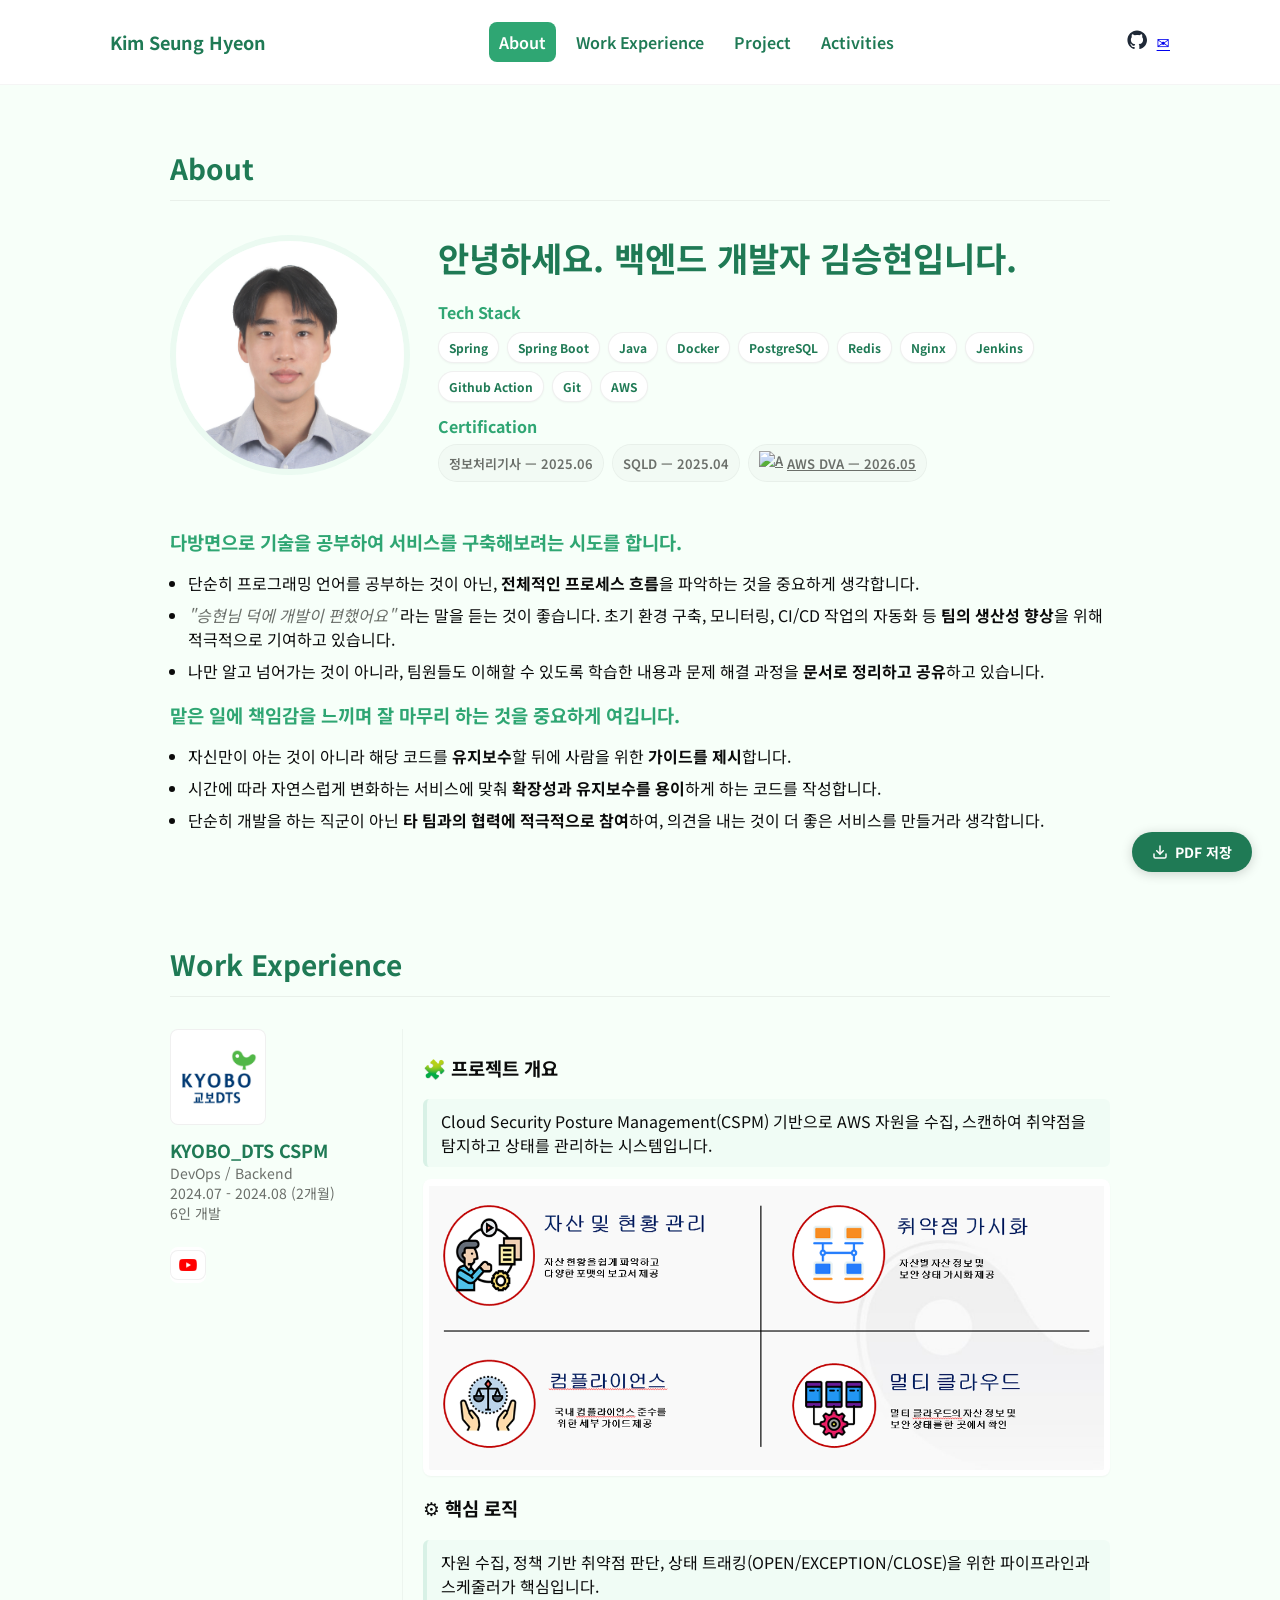
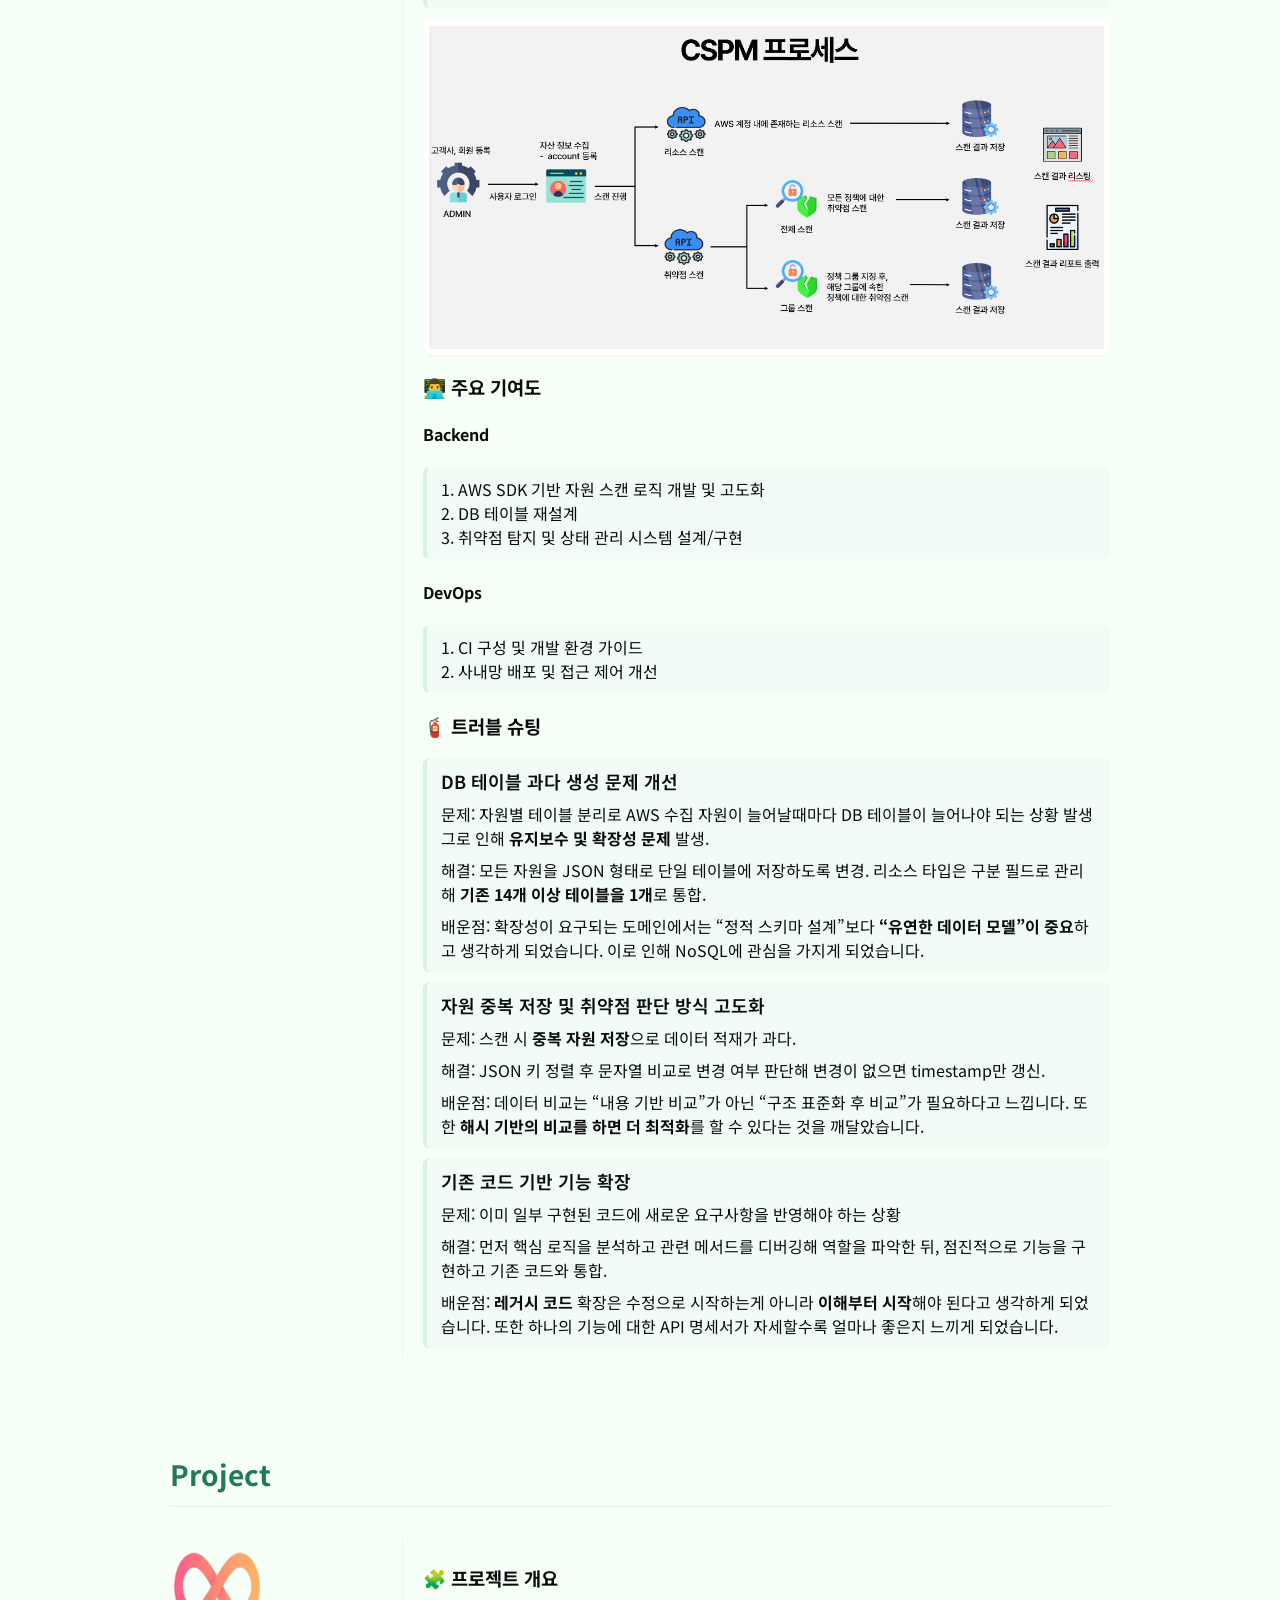
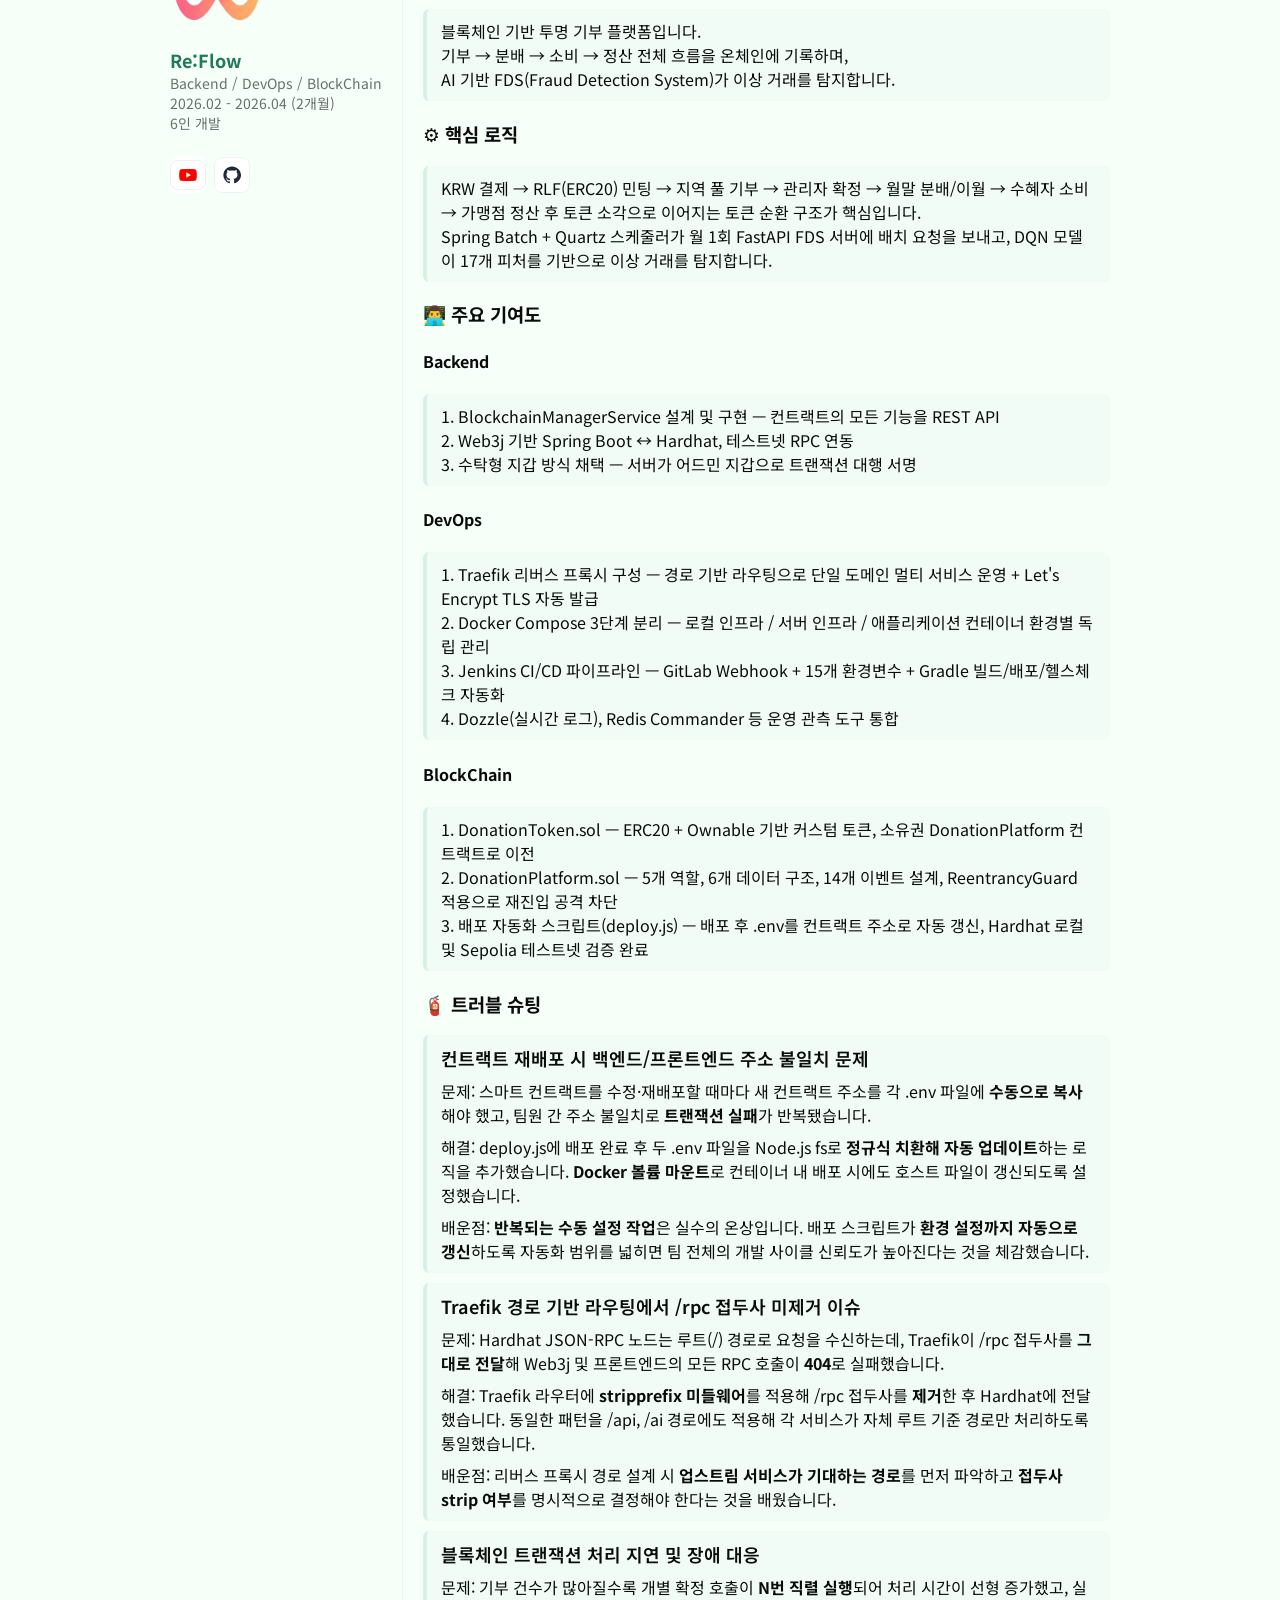
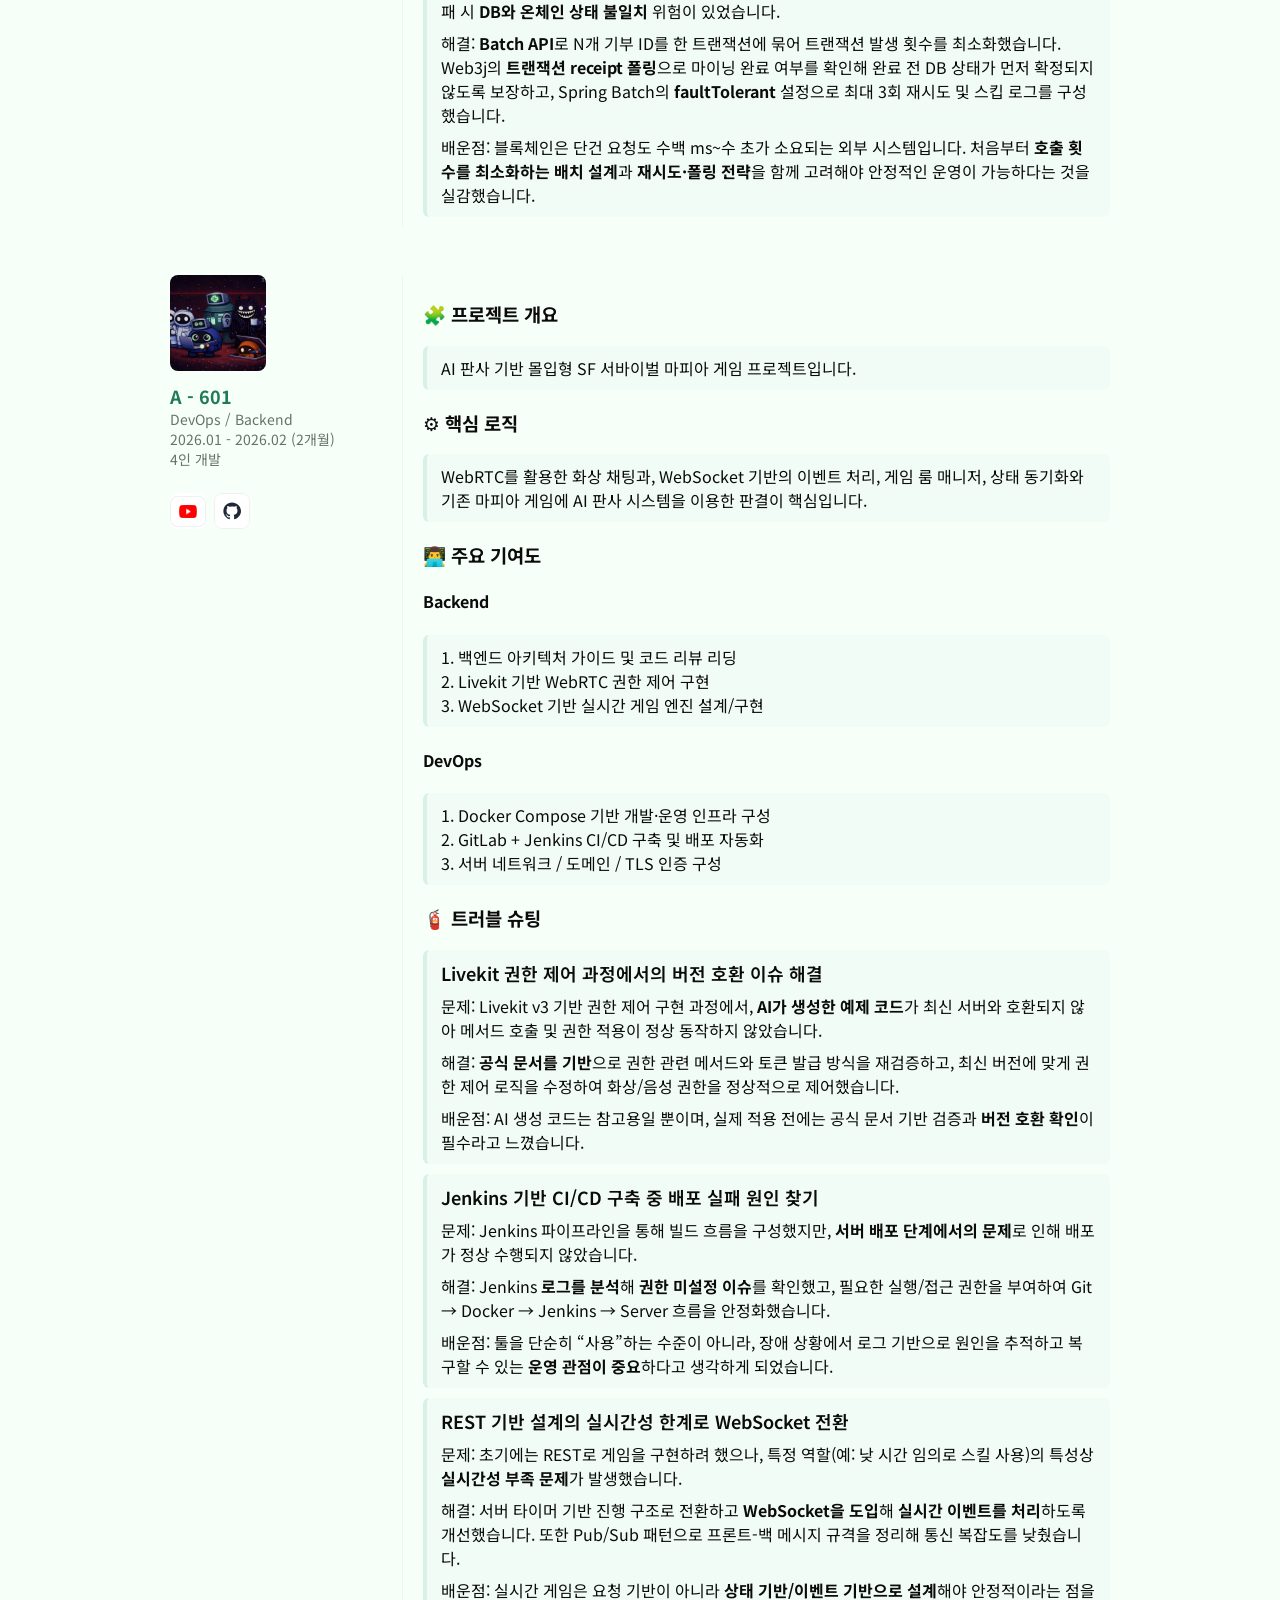
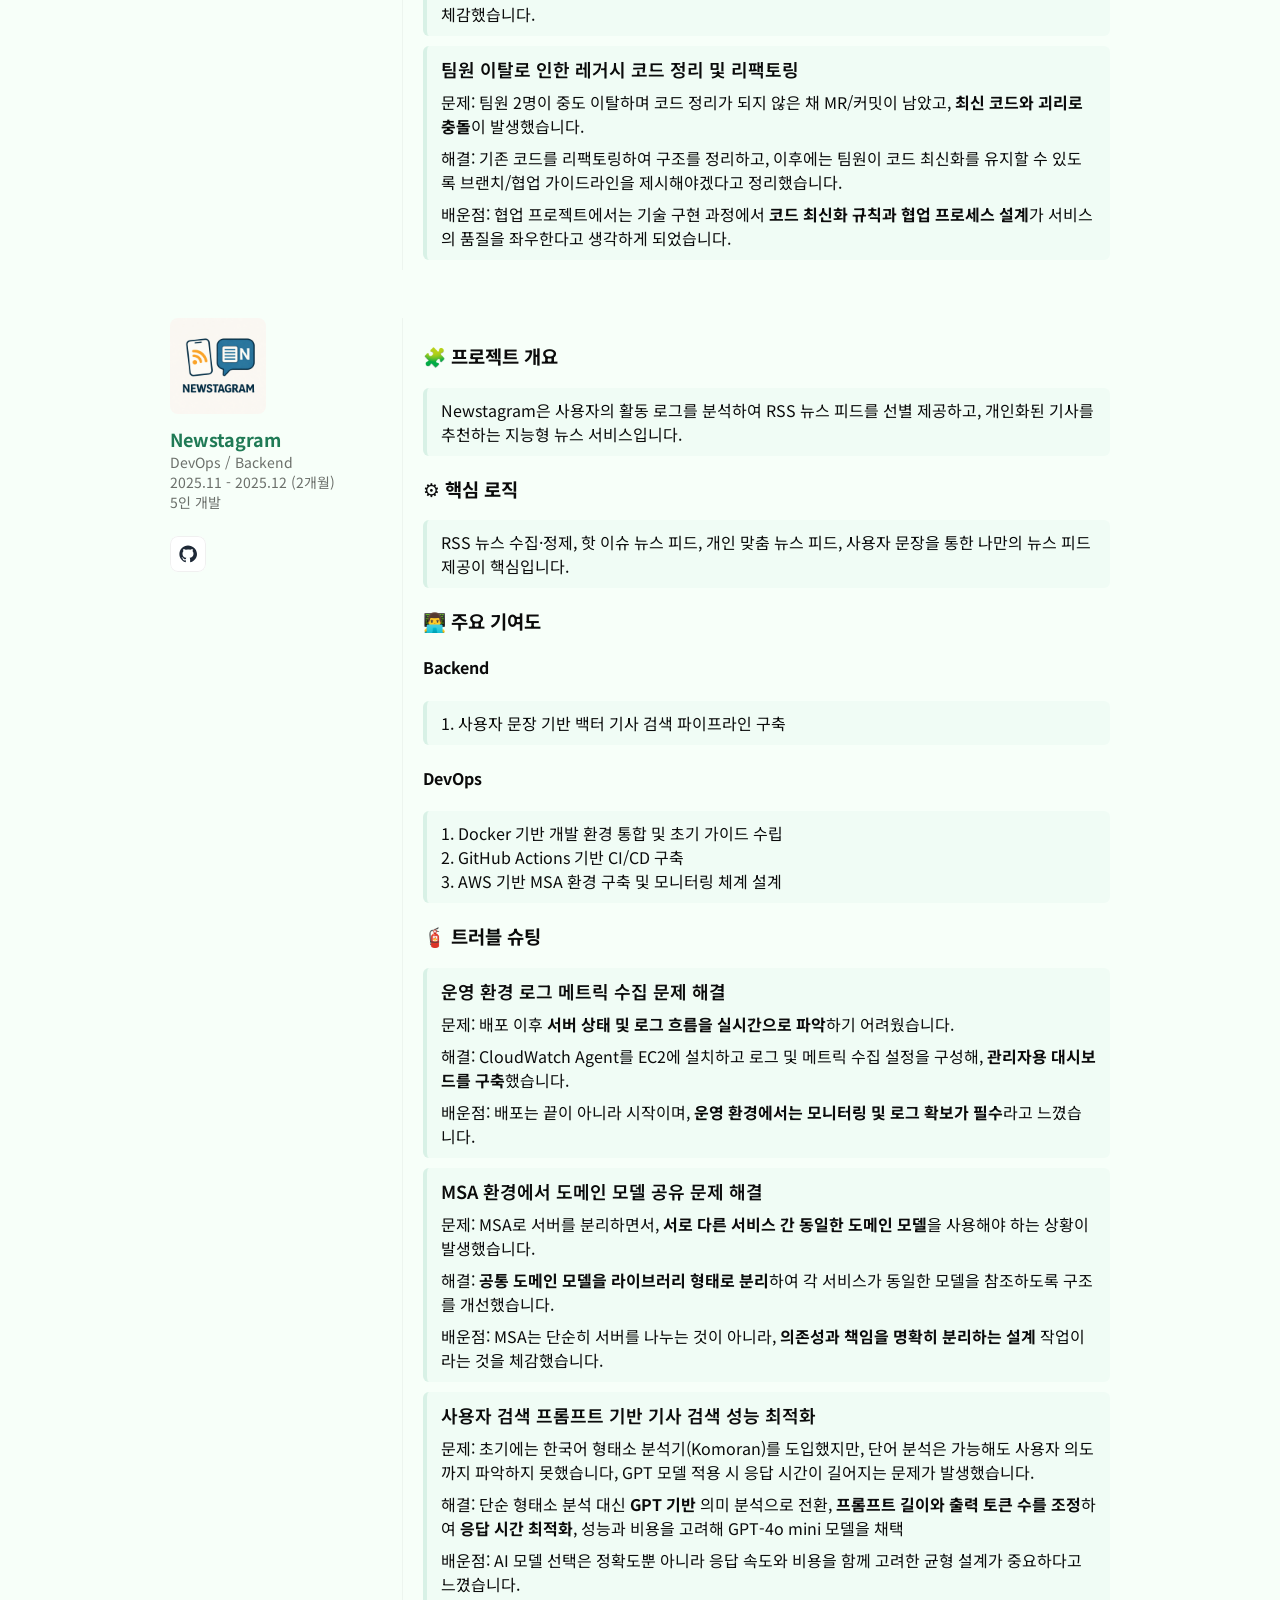
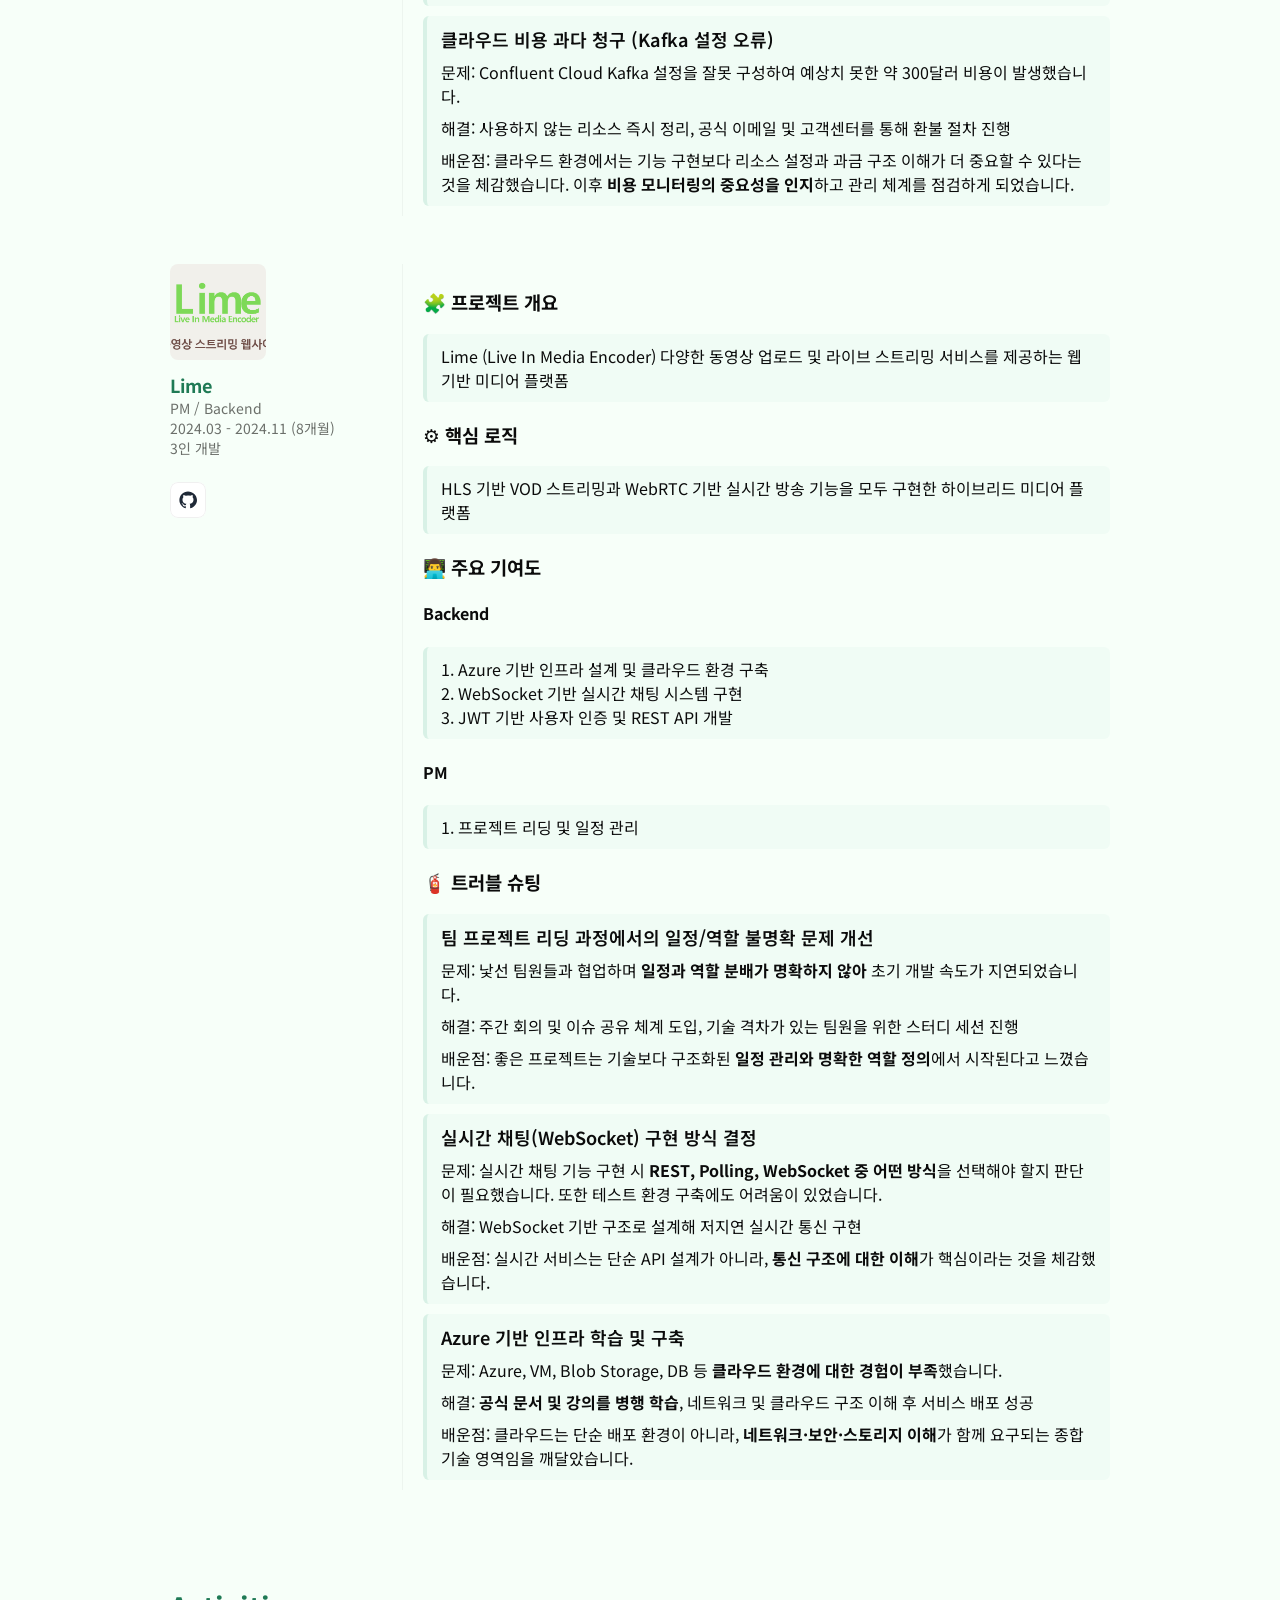
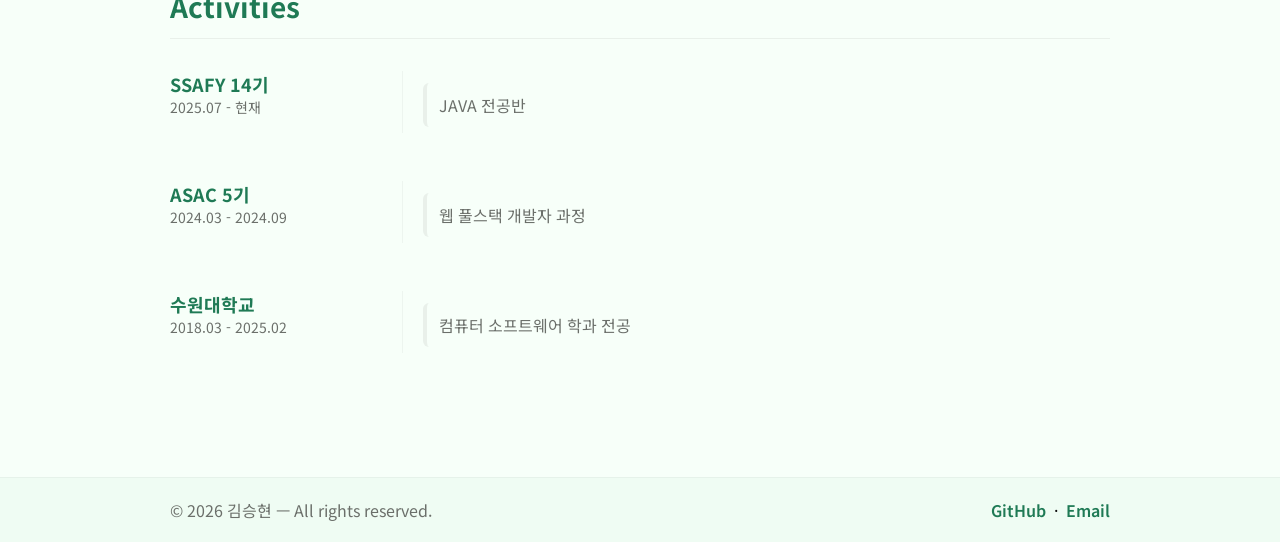
==== commit a1841b96: "[feat] - AWS 자격증 추가" ====
--- a/docs/index.html
+++ b/docs/index.html
@@ -62,6 +62,9 @@
                 <div class="cert-badges">
                   <span class="cert-badge">정보처리기사 — 2025.06</span>
                   <span class="cert-badge">SQLD — 2025.04</span>
+                  <a class="cert-badge" href="https://www.credly.com/badges/75685925-3f3b-43ec-ad5a-e816ff487d1c/public_url" target="_blank" rel="noopener">
+                    <img src="https://images.credly.com/size/110x110/images/b9feab85-1a43-4f6c-99a5-631b88d5461b/image.png" alt="AWS Certified Developer – Associate" style="width:24px;height:24px;vertical-align:middle;margin-right:4px;" />AWS DVA — 2026.05
+                  </a>
                 </div>
               </div>
           </div>
@@ -229,7 +232,7 @@
                 <p class="quote">
                   <strong>블록체인 트랜잭션 처리 지연 및 장애 대응</strong>
                   <span class="quote-detail muted">문제: 기부 건수가 많아질수록 개별 확정 호출이 <strong>N번 직렬 실행</strong>되어 처리 시간이 선형 증가했고, 실패 시 <strong>DB와 온체인 상태 불일치</strong> 위험이 있었습니다.</span>
-                  <span class="quote-detail muted">해결: <strong>confirmRegionDonationBatch API</strong>로 N개 기부 ID를 한 트랜잭션에 묶어 트랜잭션 발생 횟수를 최소화했습니다. Web3j의 <strong>PollingTransactionReceiptProcessor</strong>로 마이닝 완료를 보장하고, Spring Batch의 <strong>faultTolerant</strong> 설정으로 최대 3회 재시도 및 스킵 로그를 구성했습니다.</span>
+                  <span class="quote-detail muted">해결: <strong> Batch API</strong>로 N개 기부 ID를 한 트랜잭션에 묶어 트랜잭션 발생 횟수를 최소화했습니다. Web3j의 <strong>트랜잭션 receipt 폴링</strong>으로 마이닝 완료 여부를 확인해 완료 전 DB 상태가 먼저 확정되지 않도록 보장하고, Spring Batch의 <strong>faultTolerant</strong> 설정으로 최대 3회 재시도 및 스킵 로그를 구성했습니다.</span>
                   <span class="quote-detail muted">배운점: 블록체인은 단건 요청도 수백 ms~수 초가 소요되는 외부 시스템입니다. 처음부터 <strong>호출 횟수를 최소화하는 배치 설계</strong>과 <strong>재시도·폴링 전략</strong>을 함께 고려해야 안정적인 운영이 가능하다는 것을 실감했습니다.</span>
                 </p>
               </div>
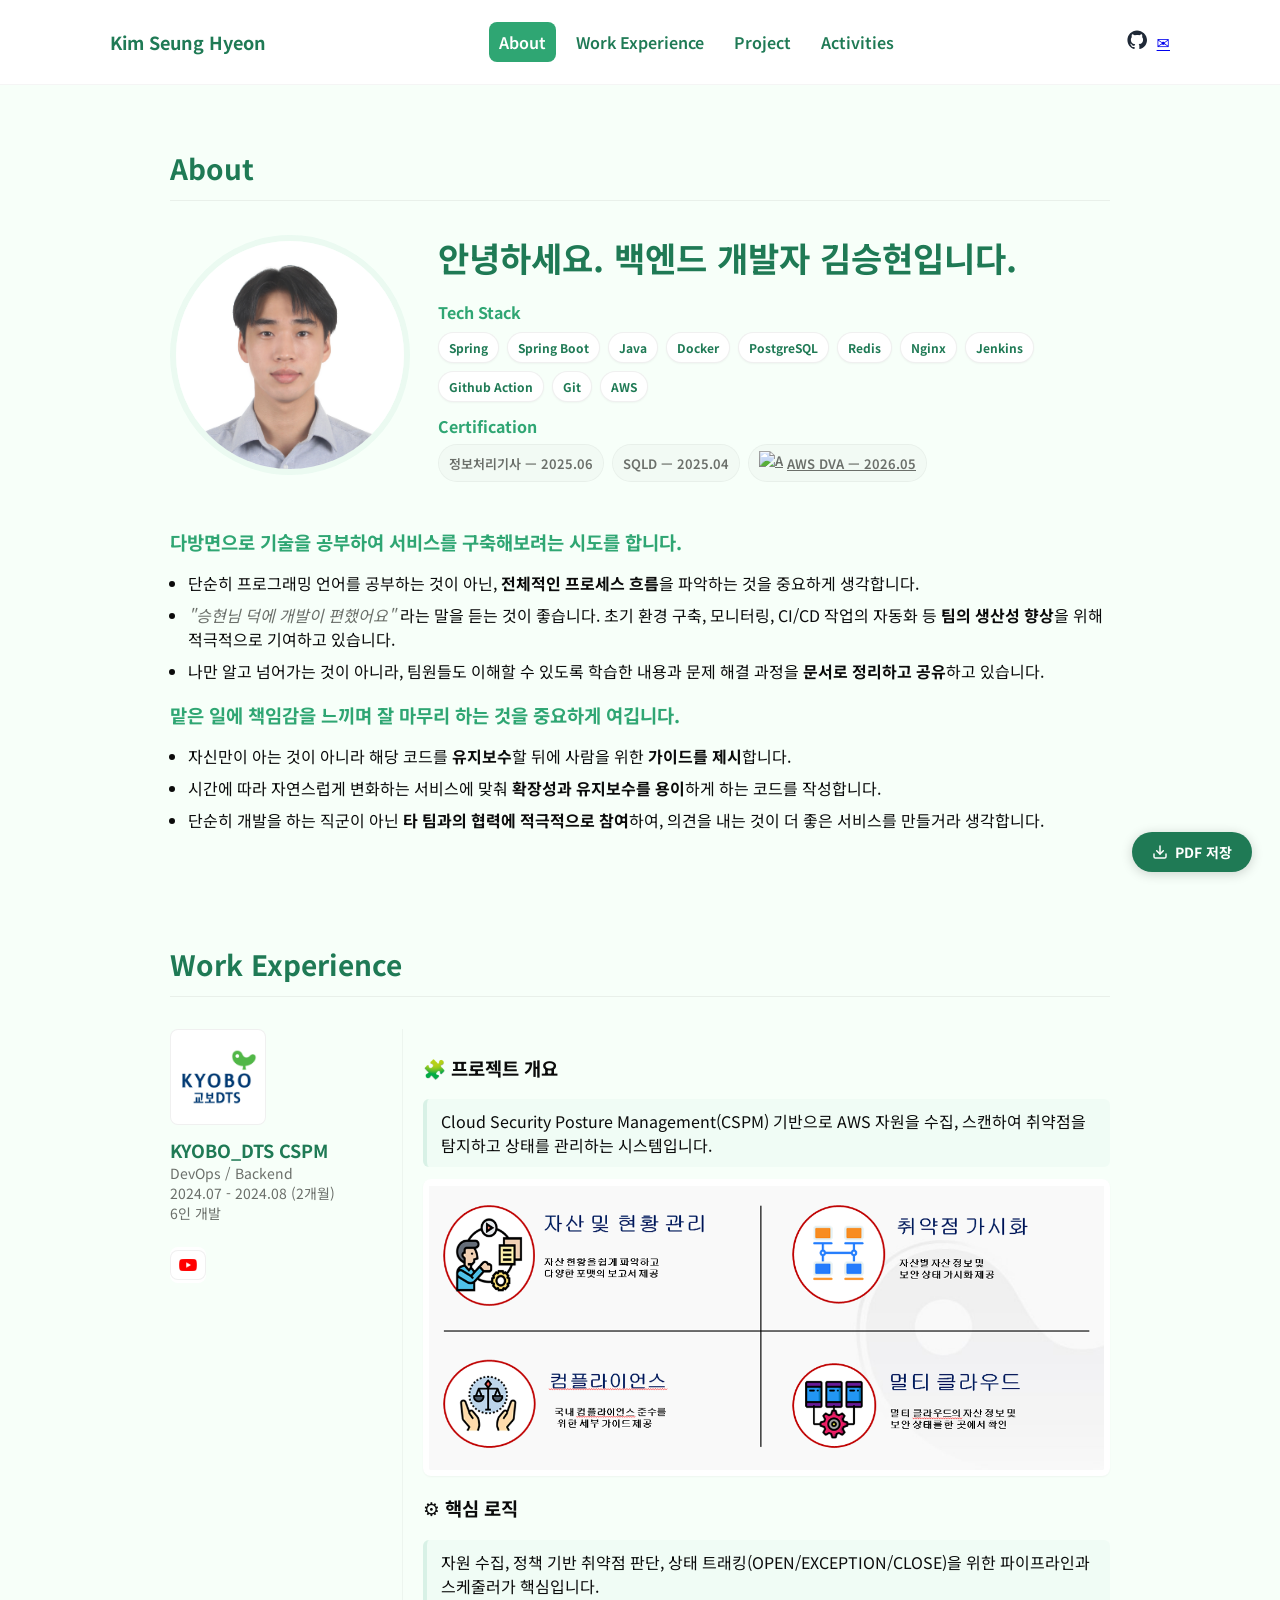
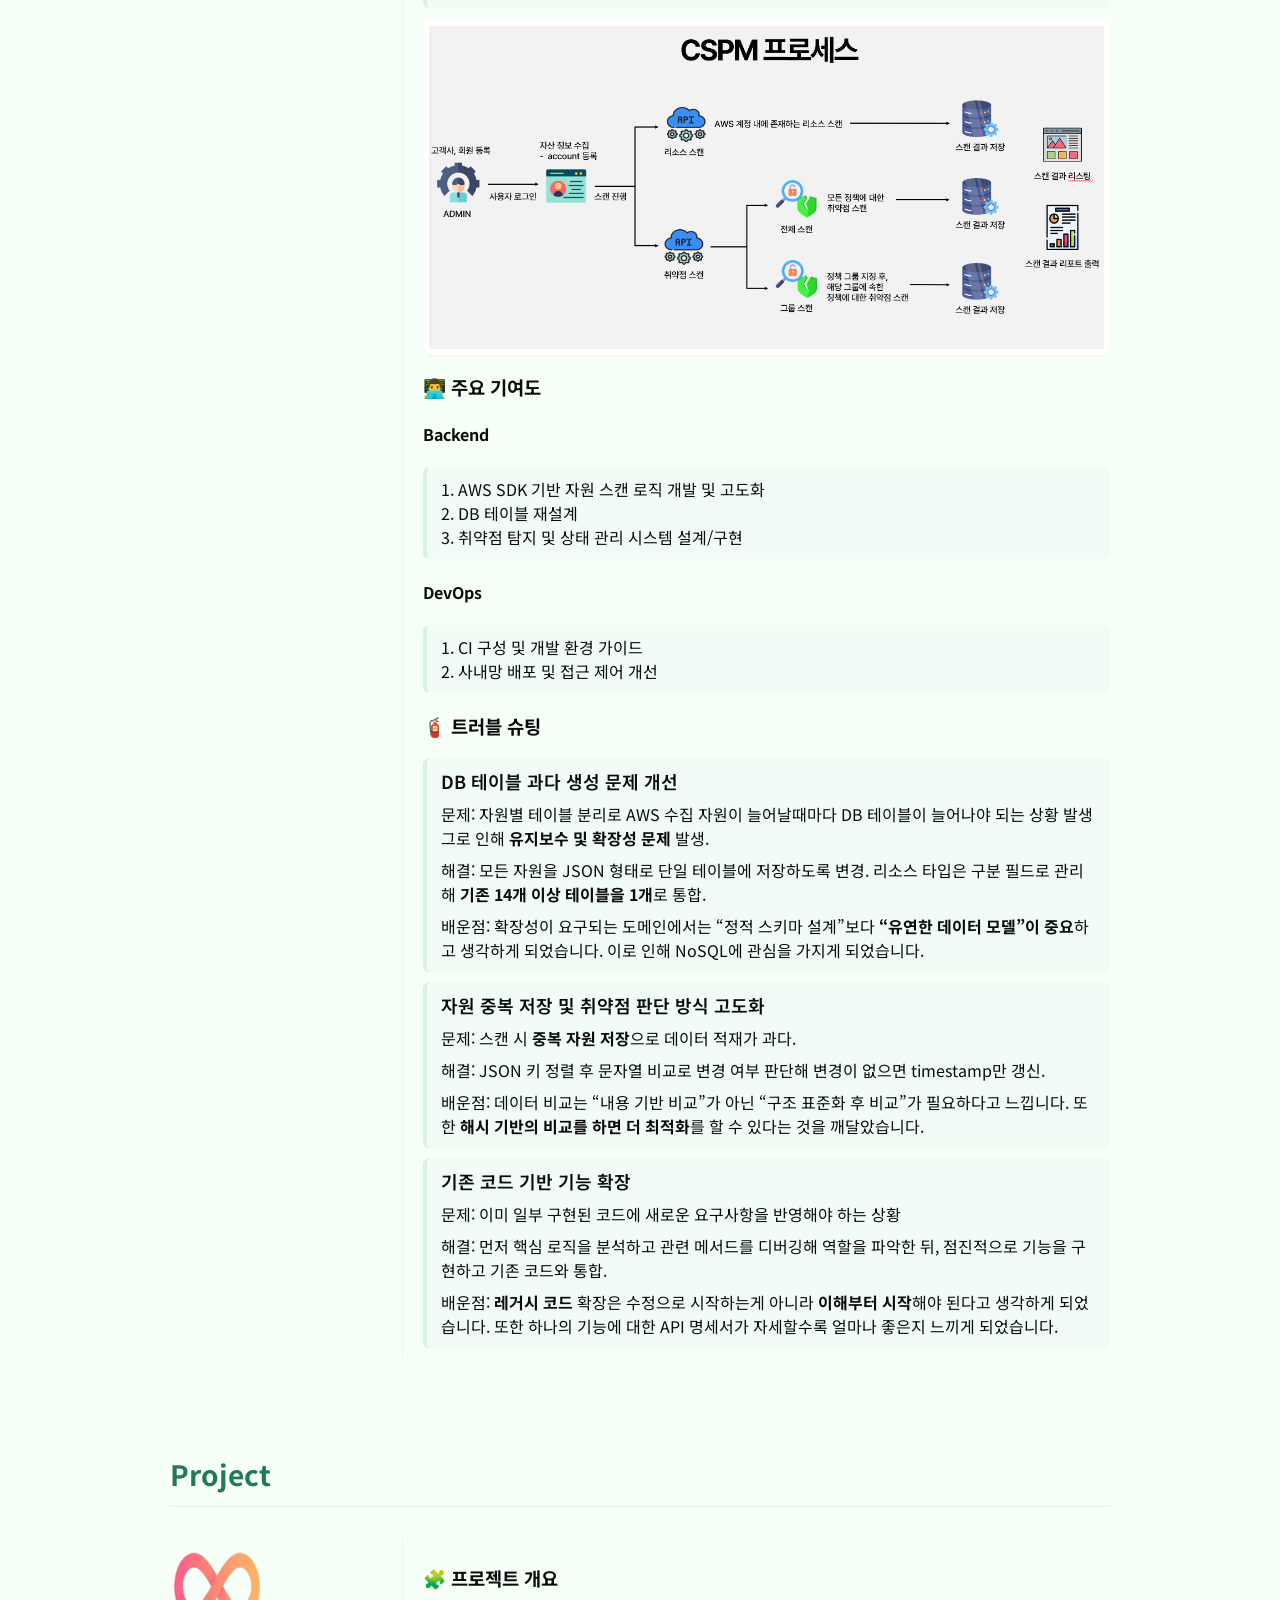
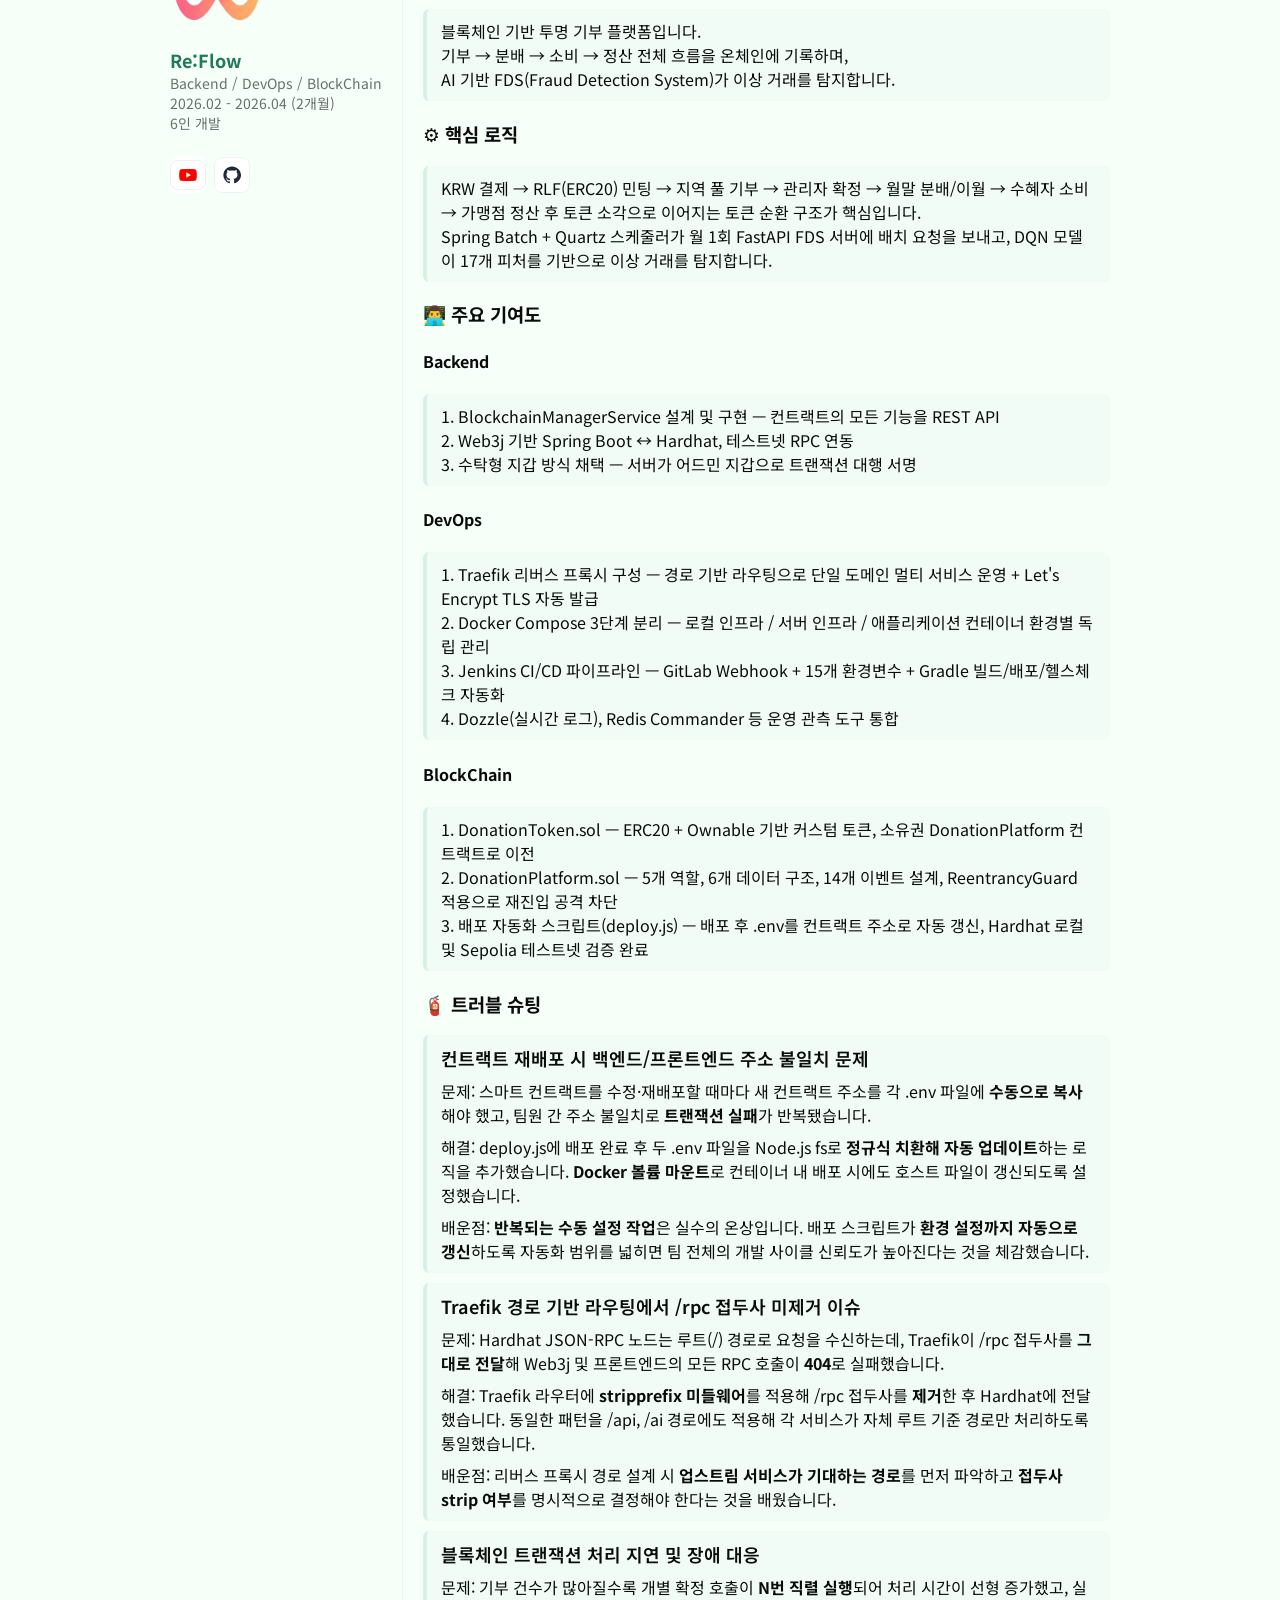
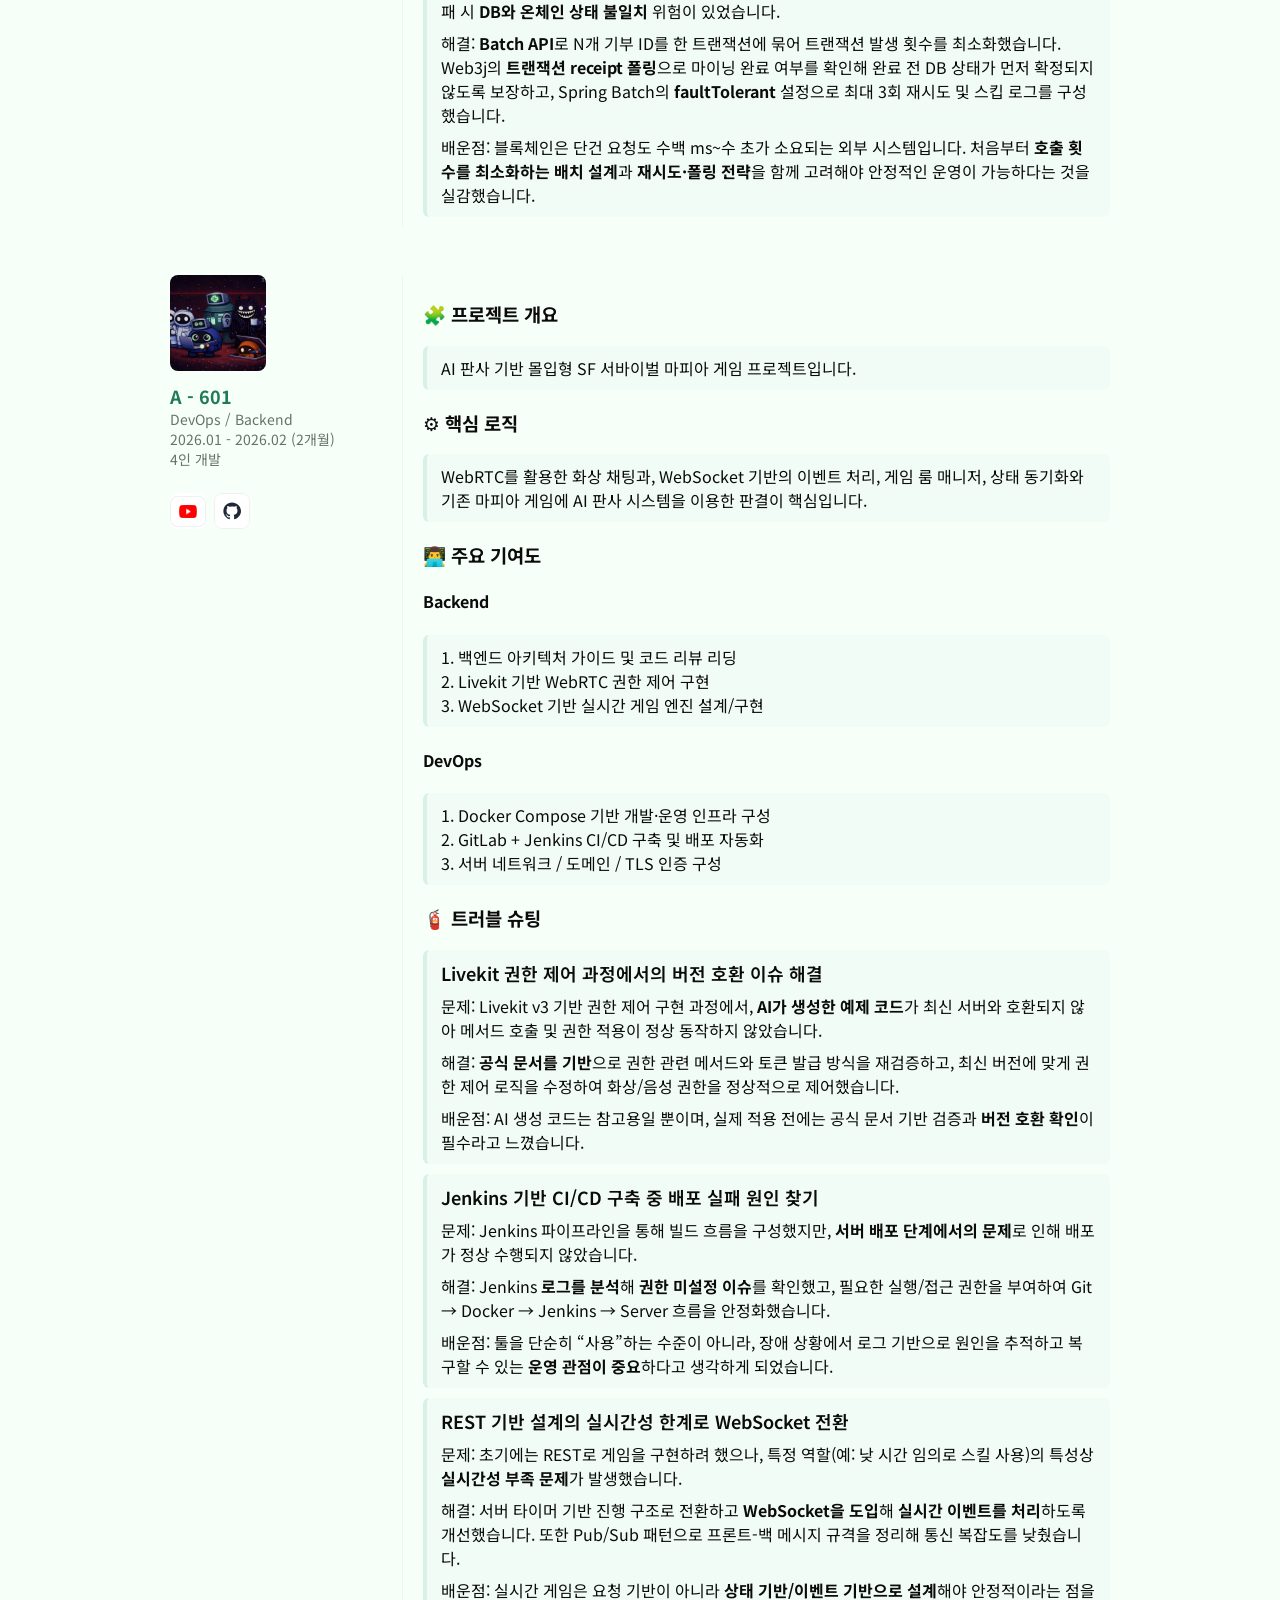
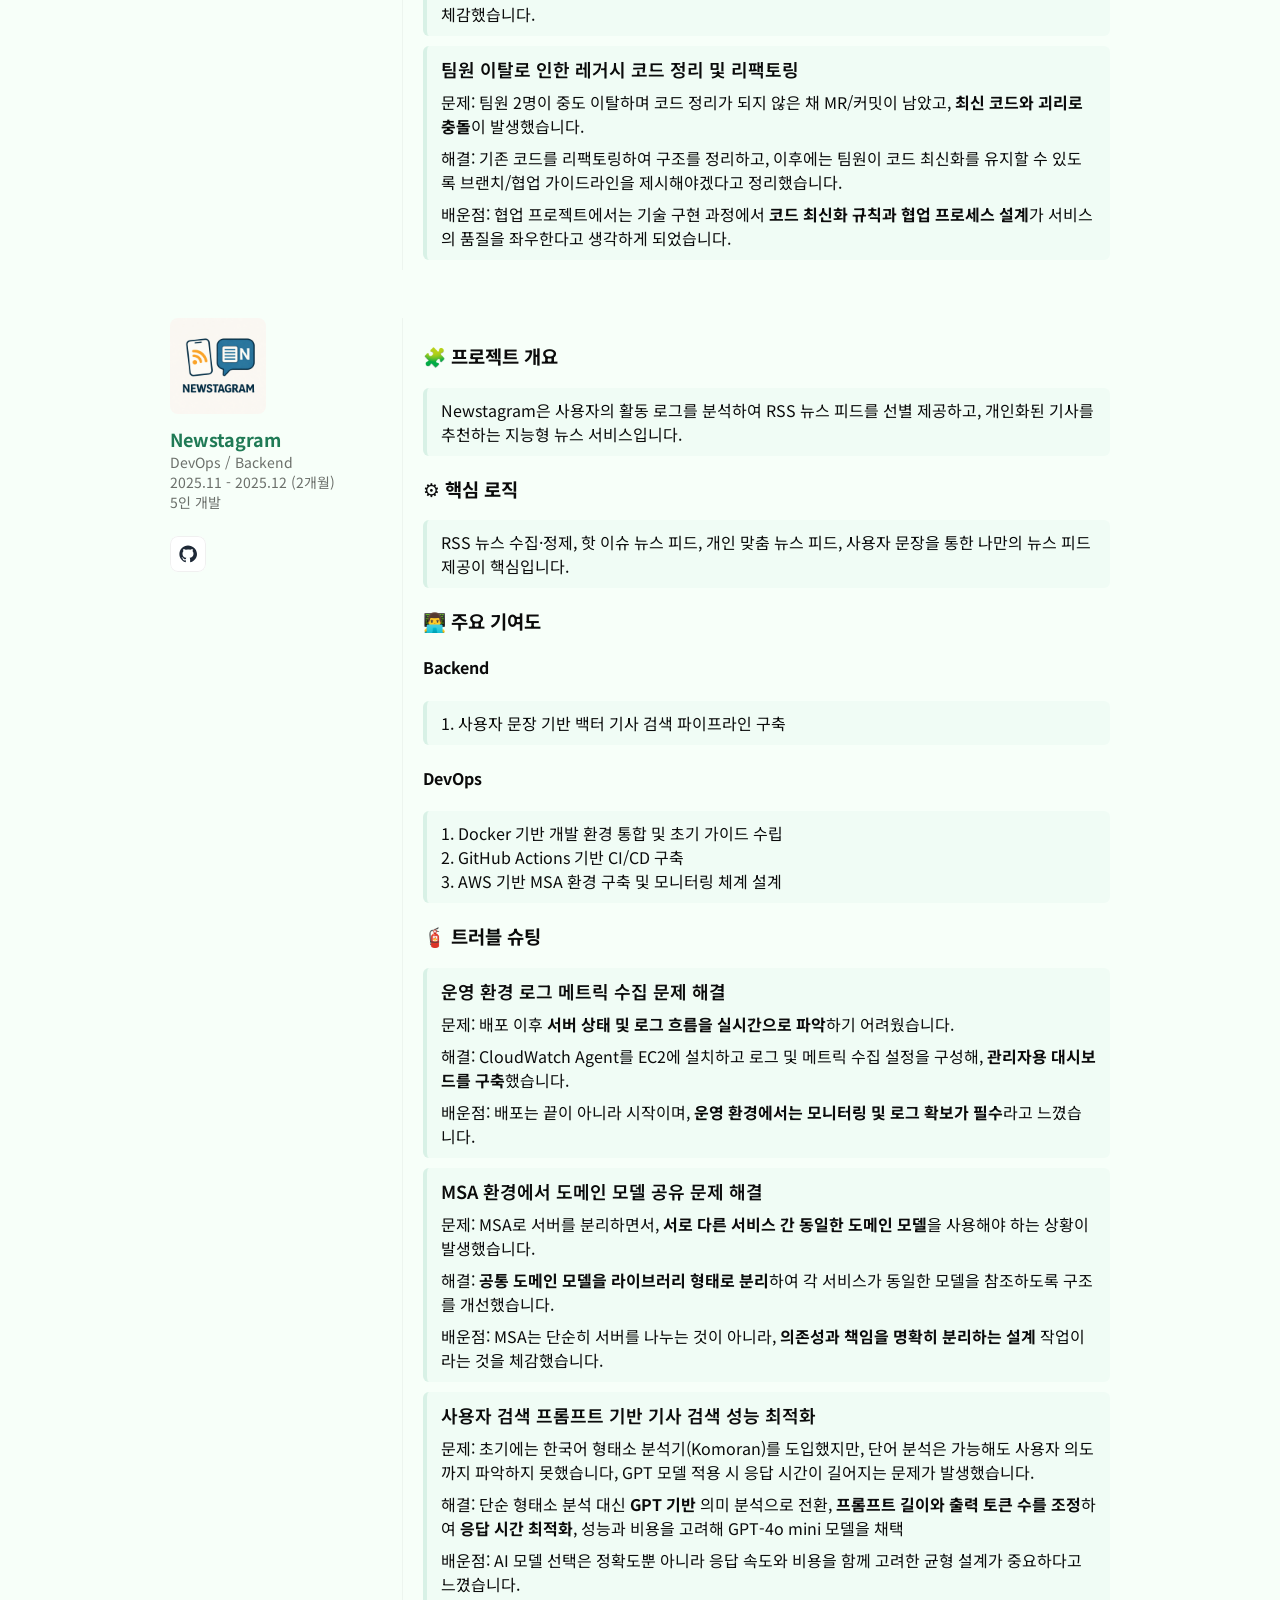
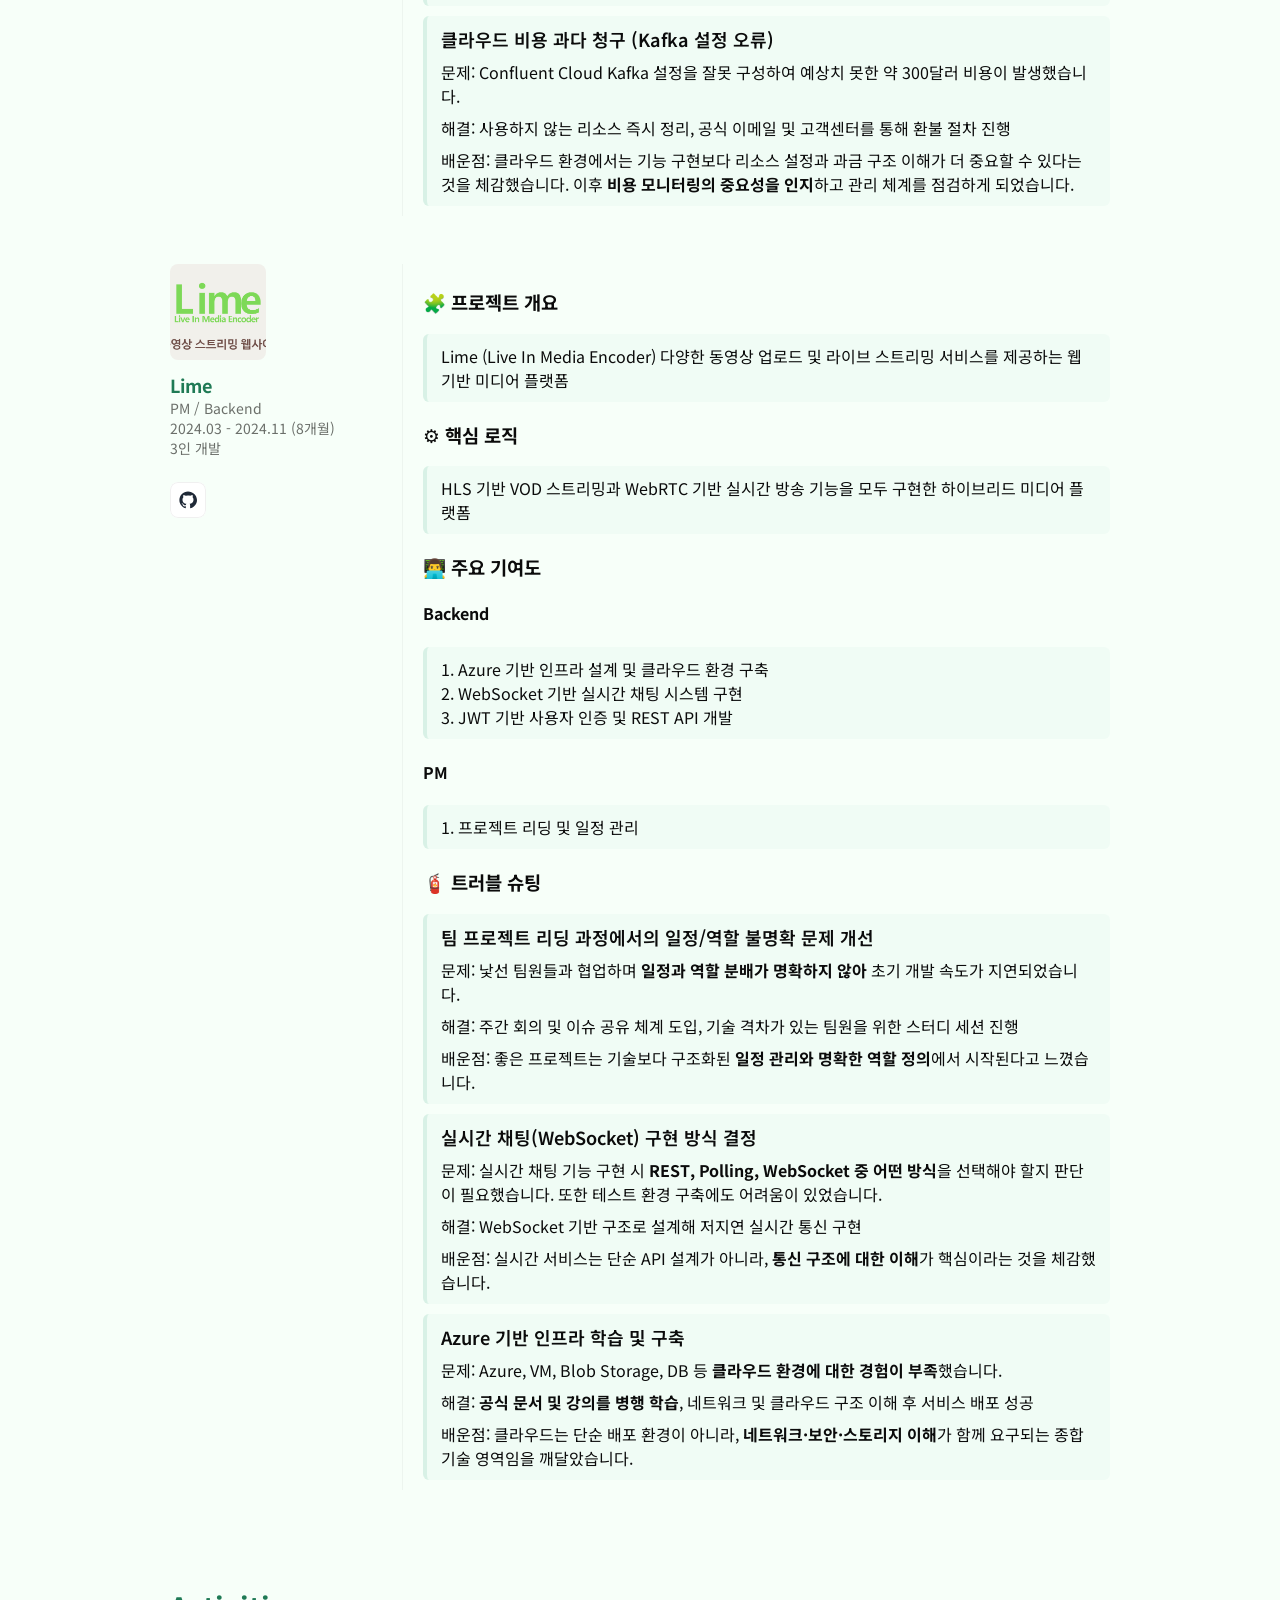
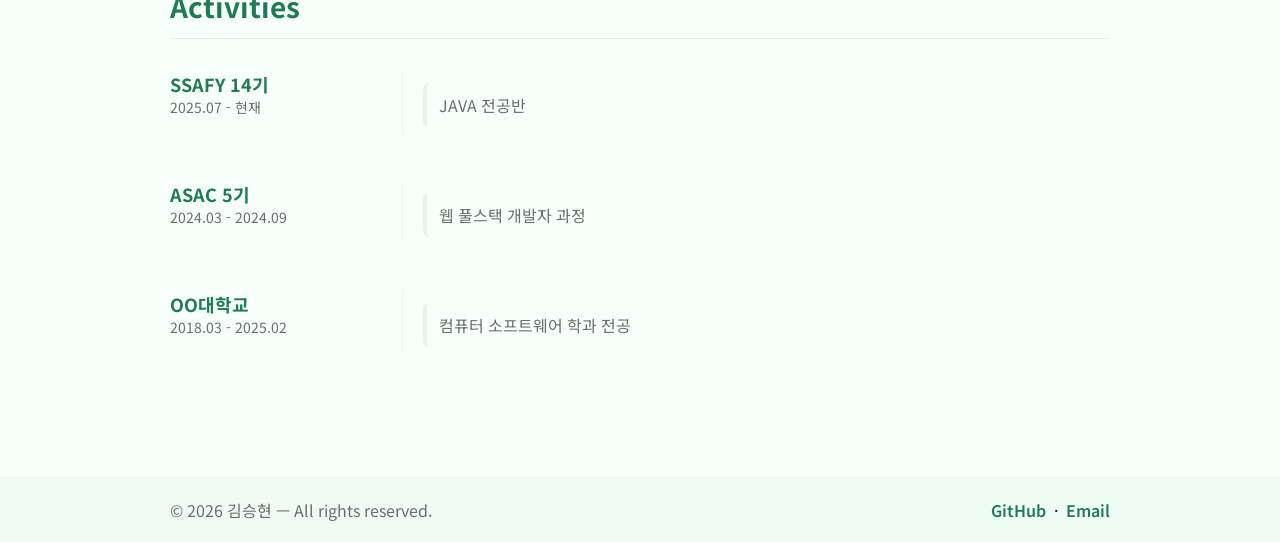
==== commit ad4ffdfe: "[fix] - 대학교 블라인드처리" ====
--- a/docs/index.html
+++ b/docs/index.html
@@ -470,7 +470,7 @@
             <div class="work-entry">
               <div class="work-meta sticky">
                 <div class="info">
-                    <h3>수원대학교</h3>
+                    <h3>OO대학교</h3>
                     <span>2018.03 - 2025.02</span>
                 </div>
               </div>
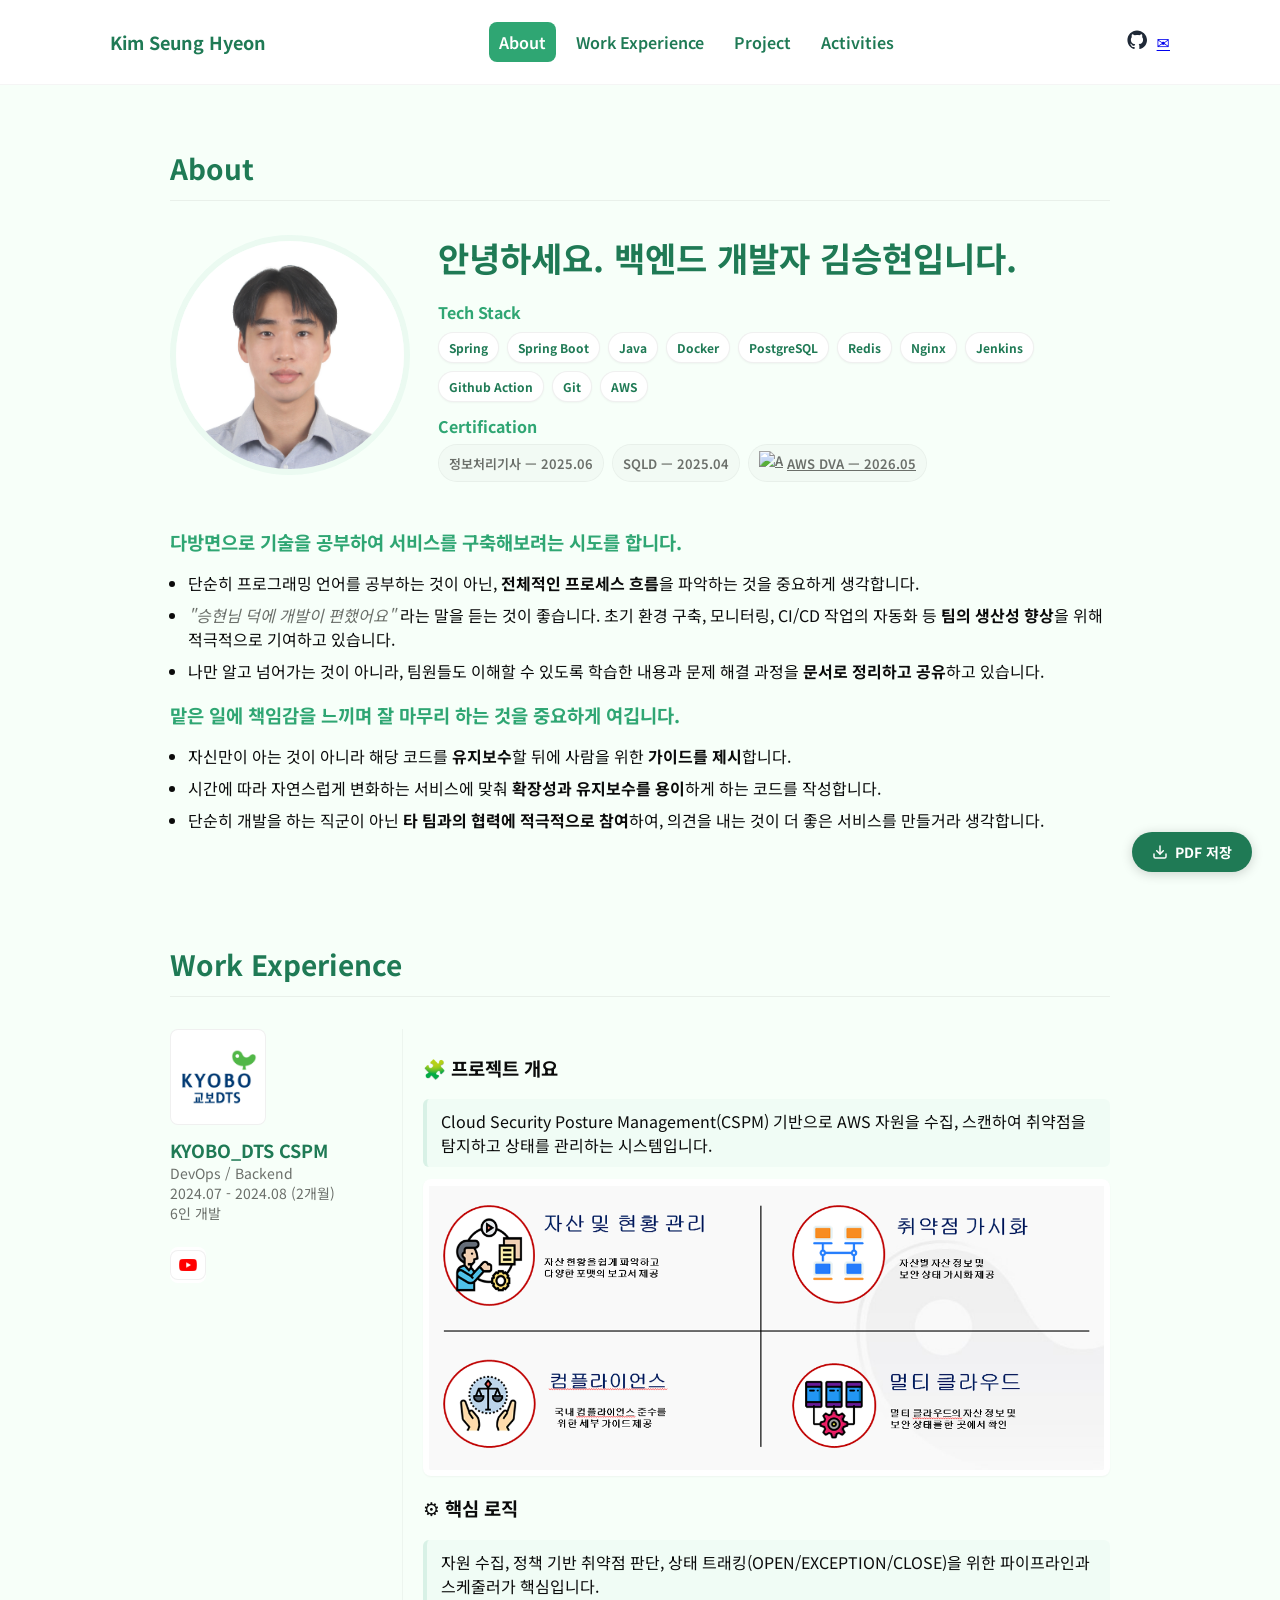
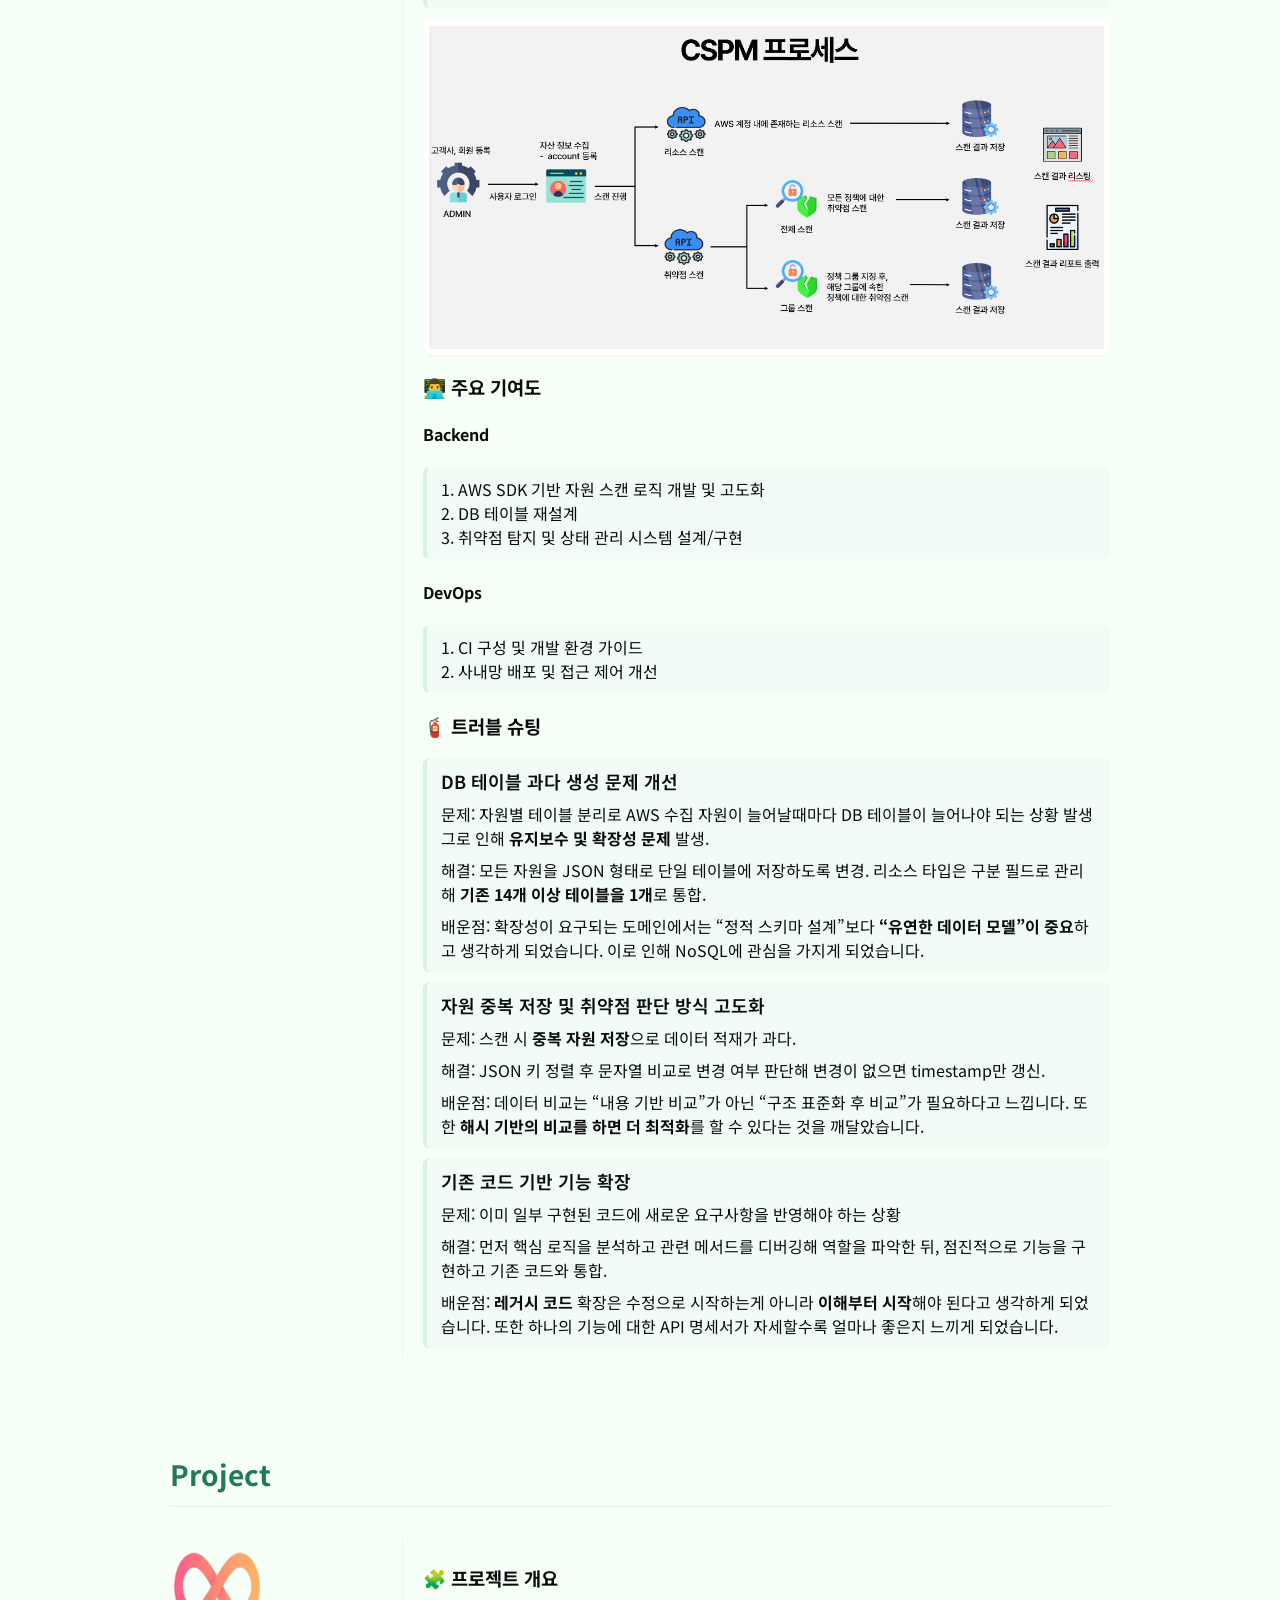
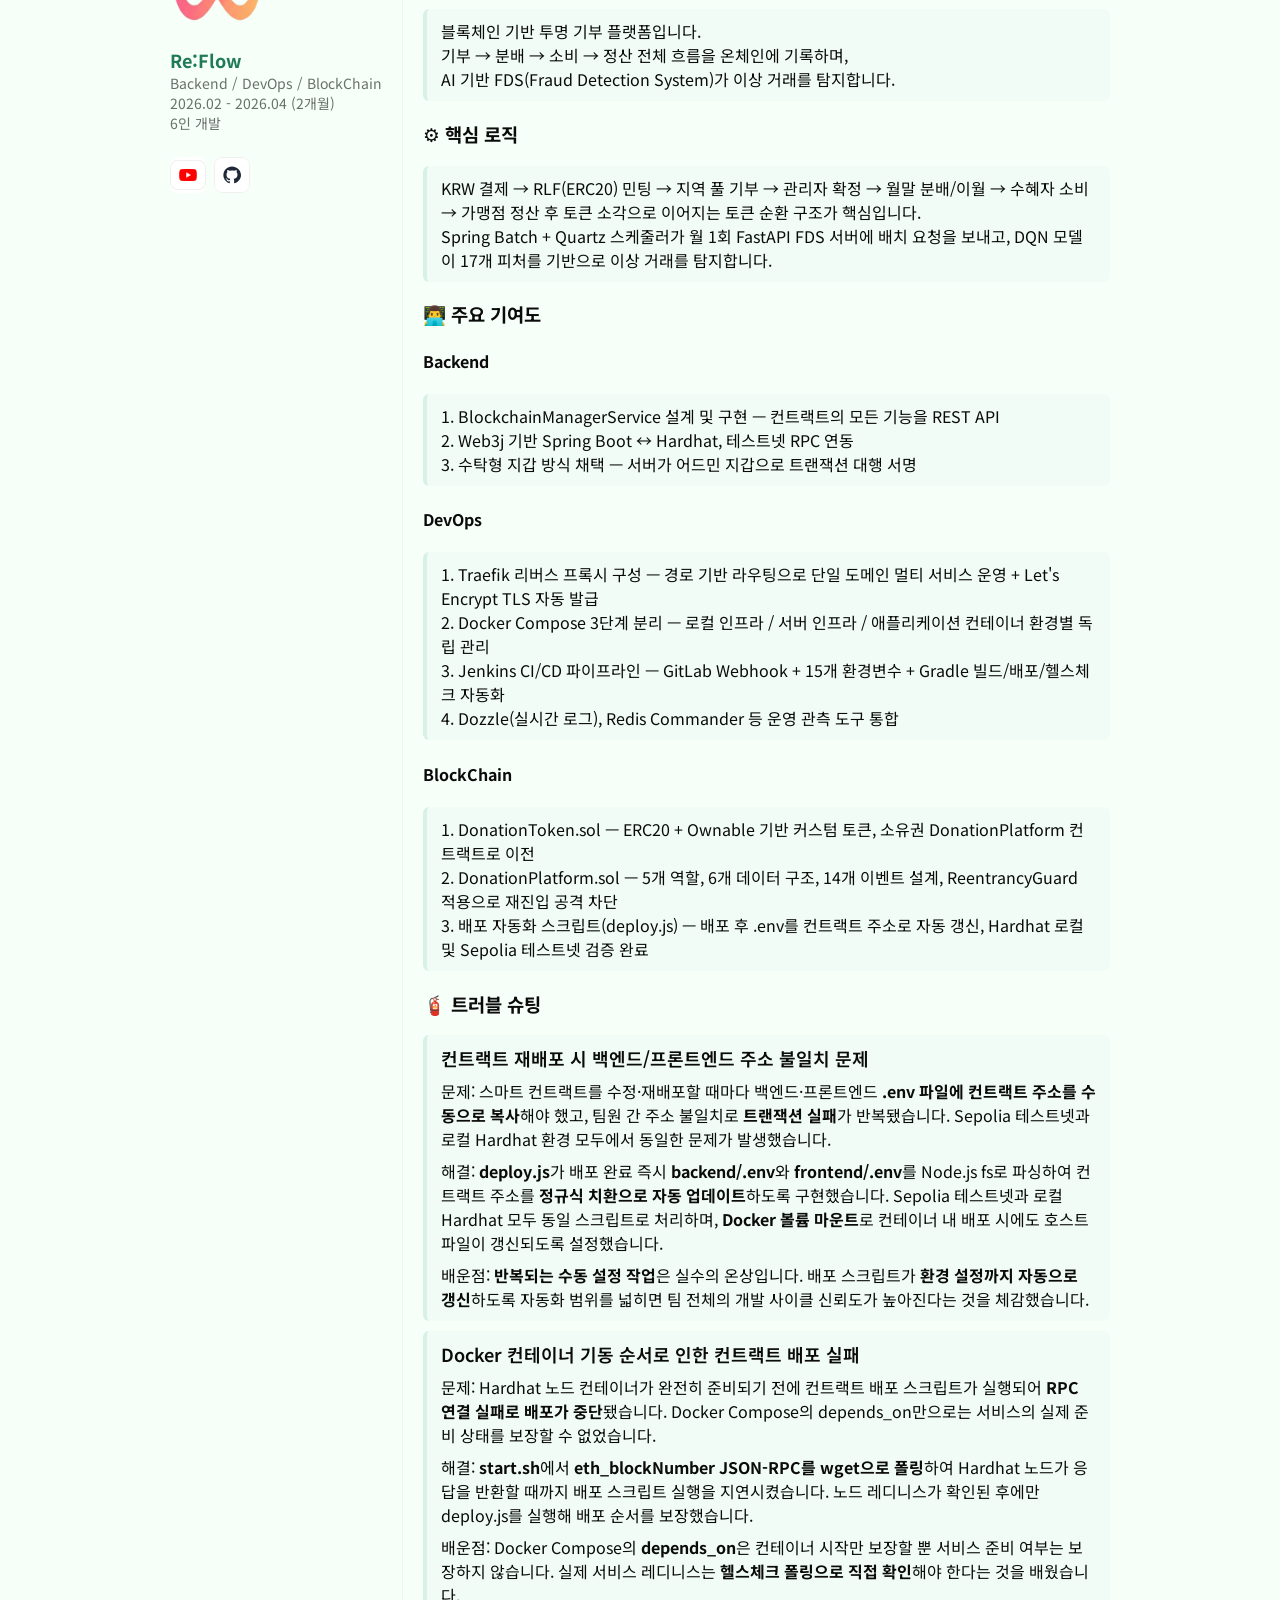
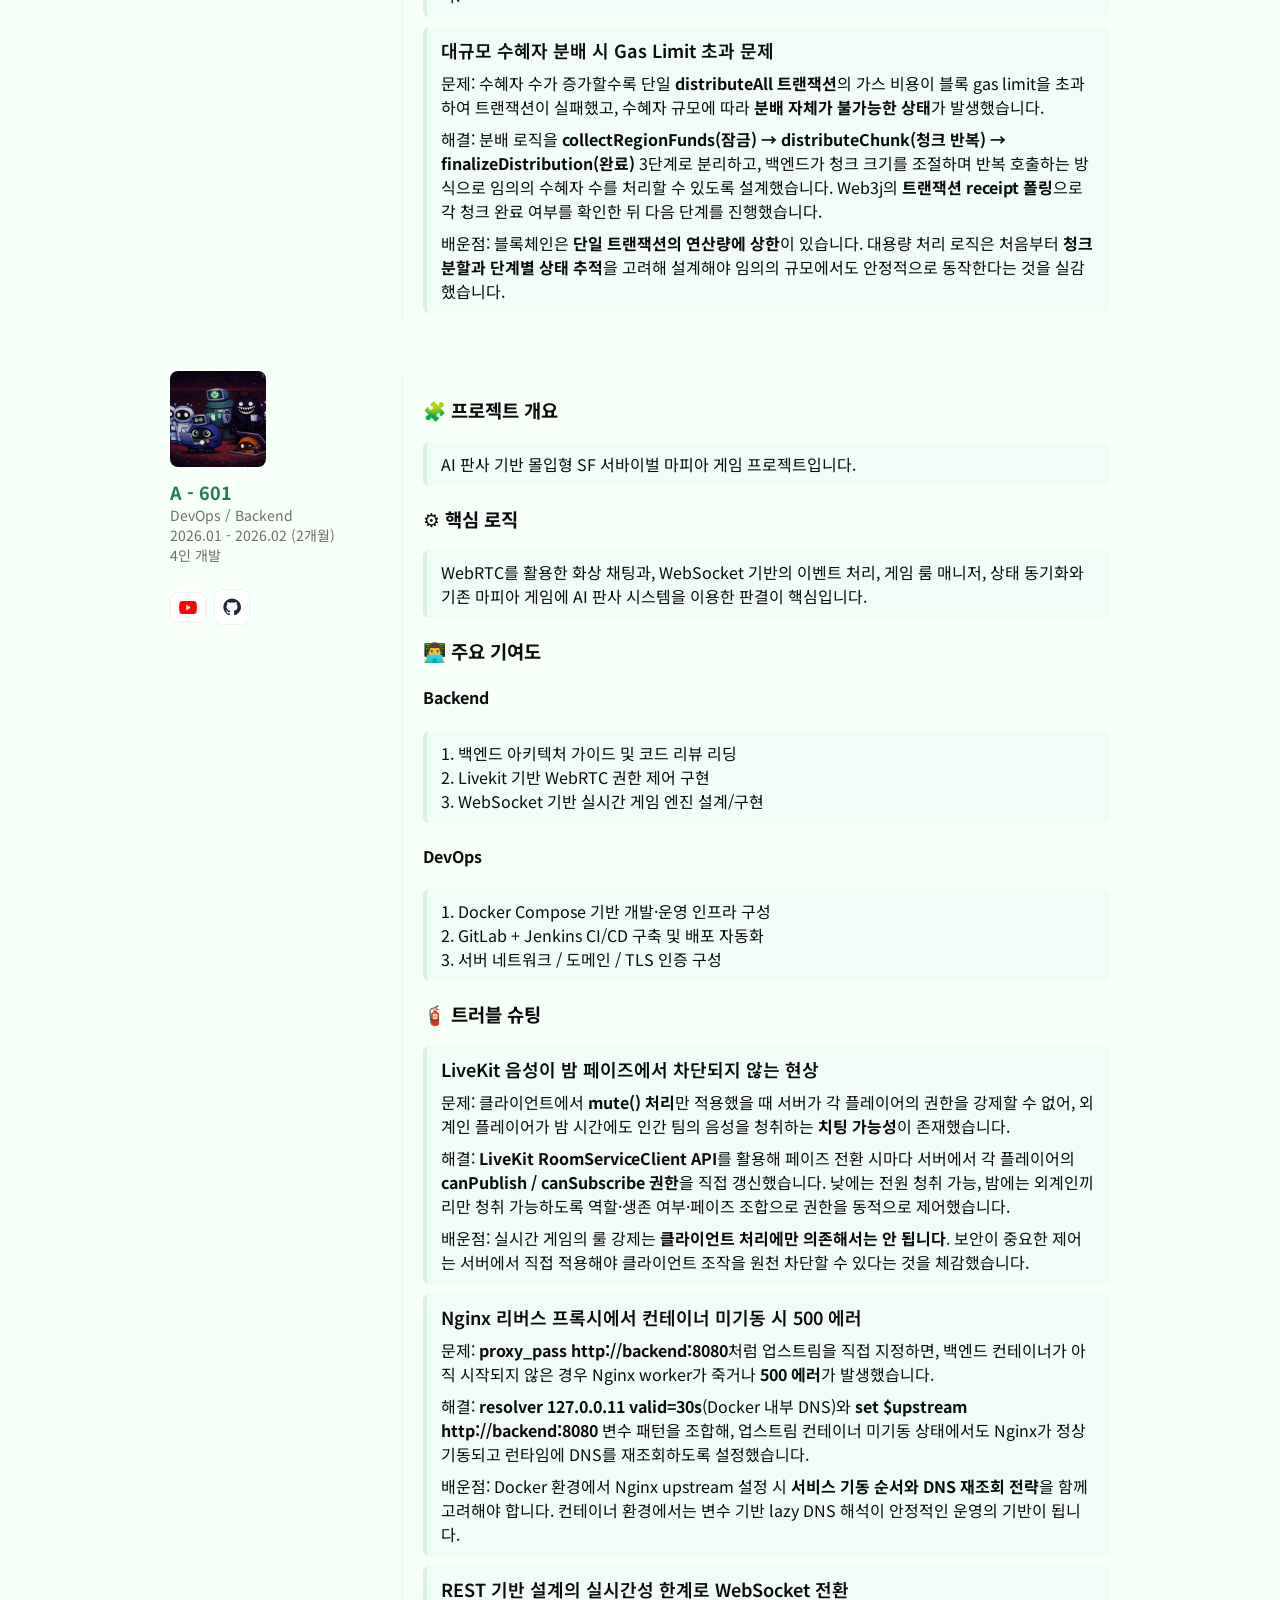
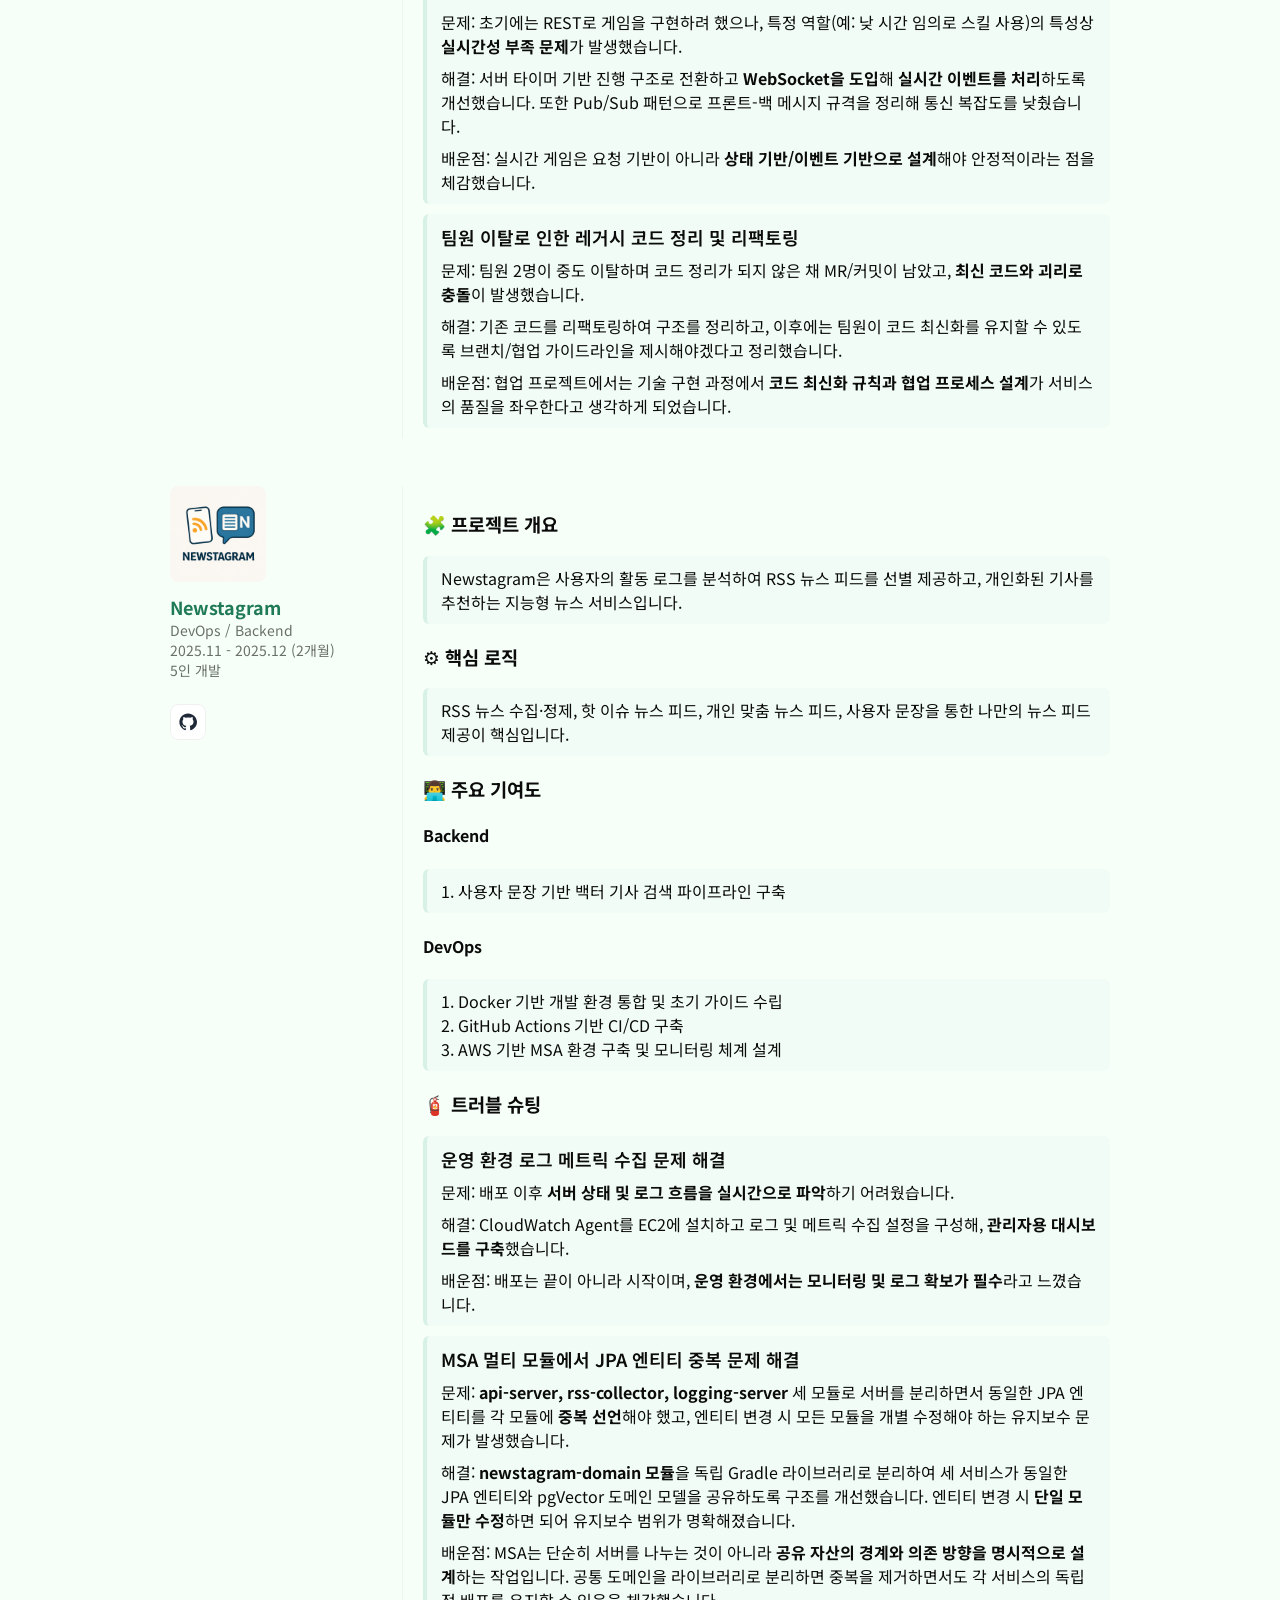
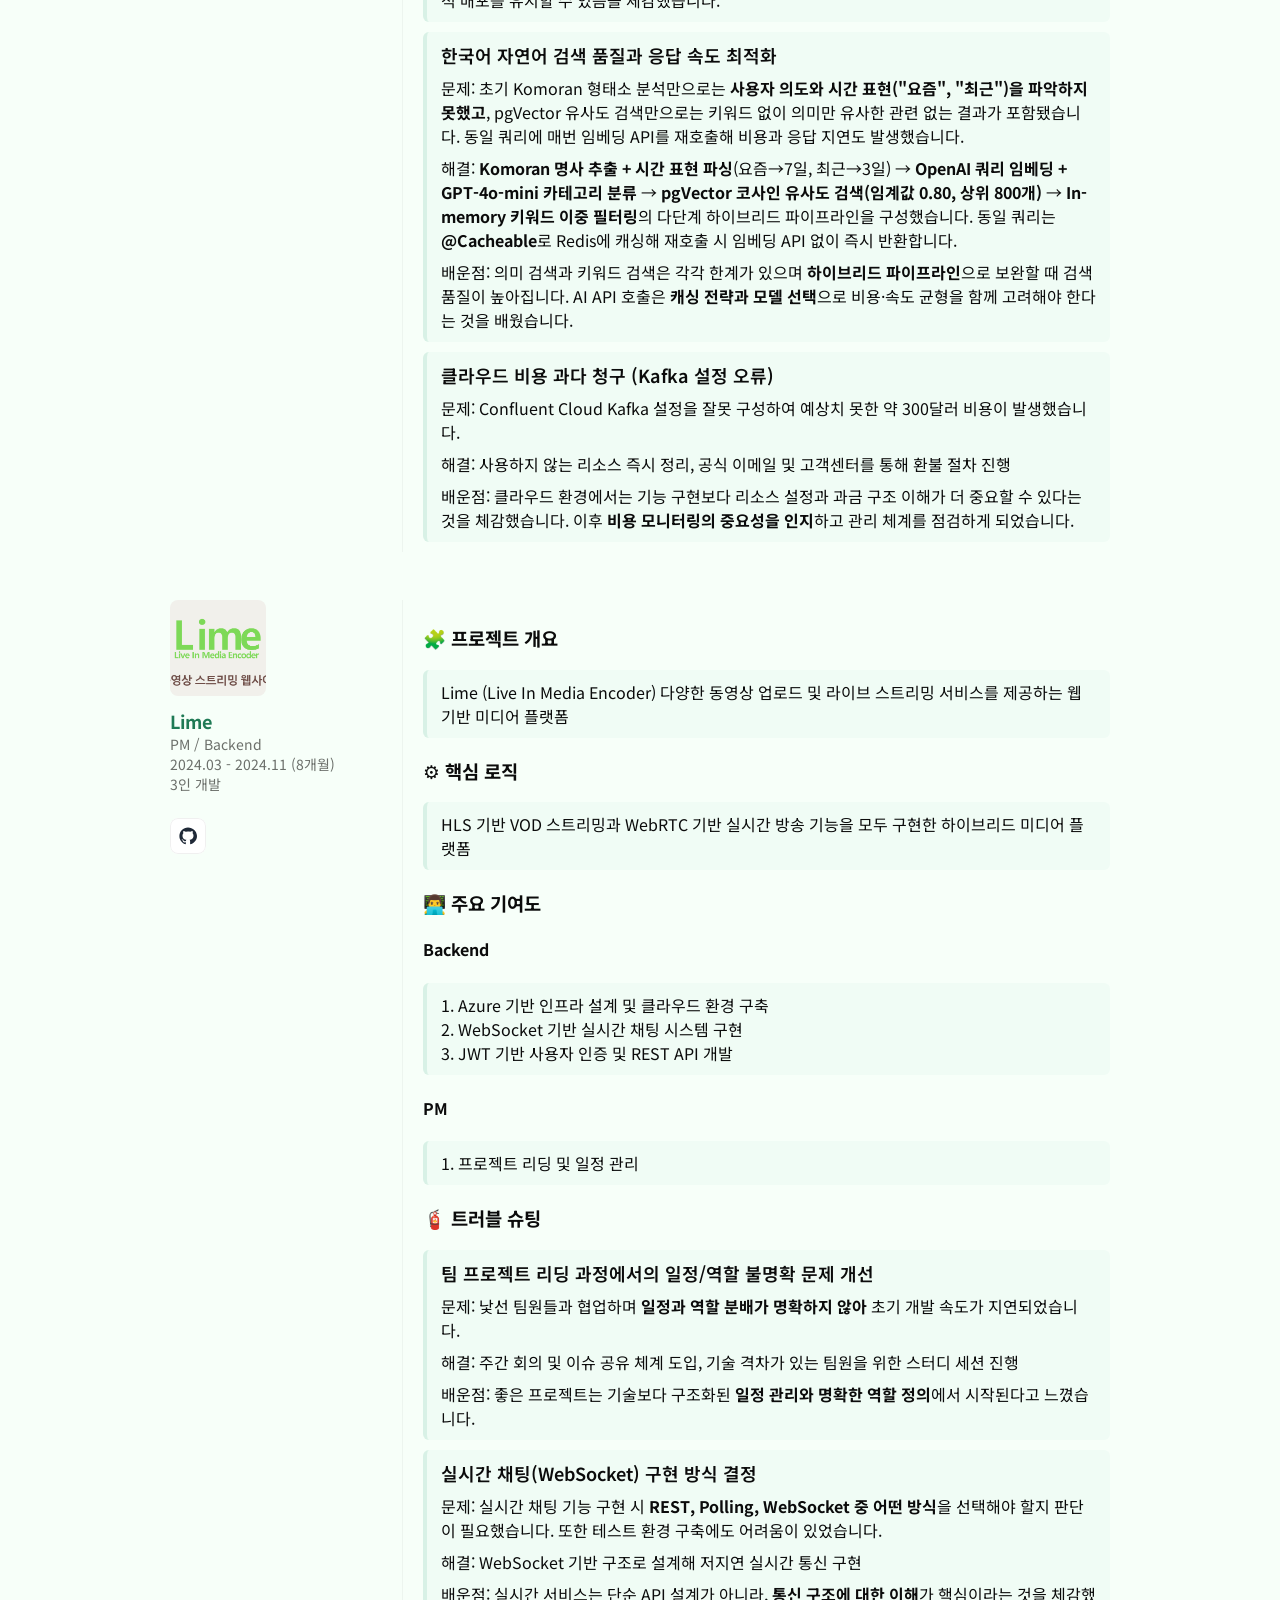
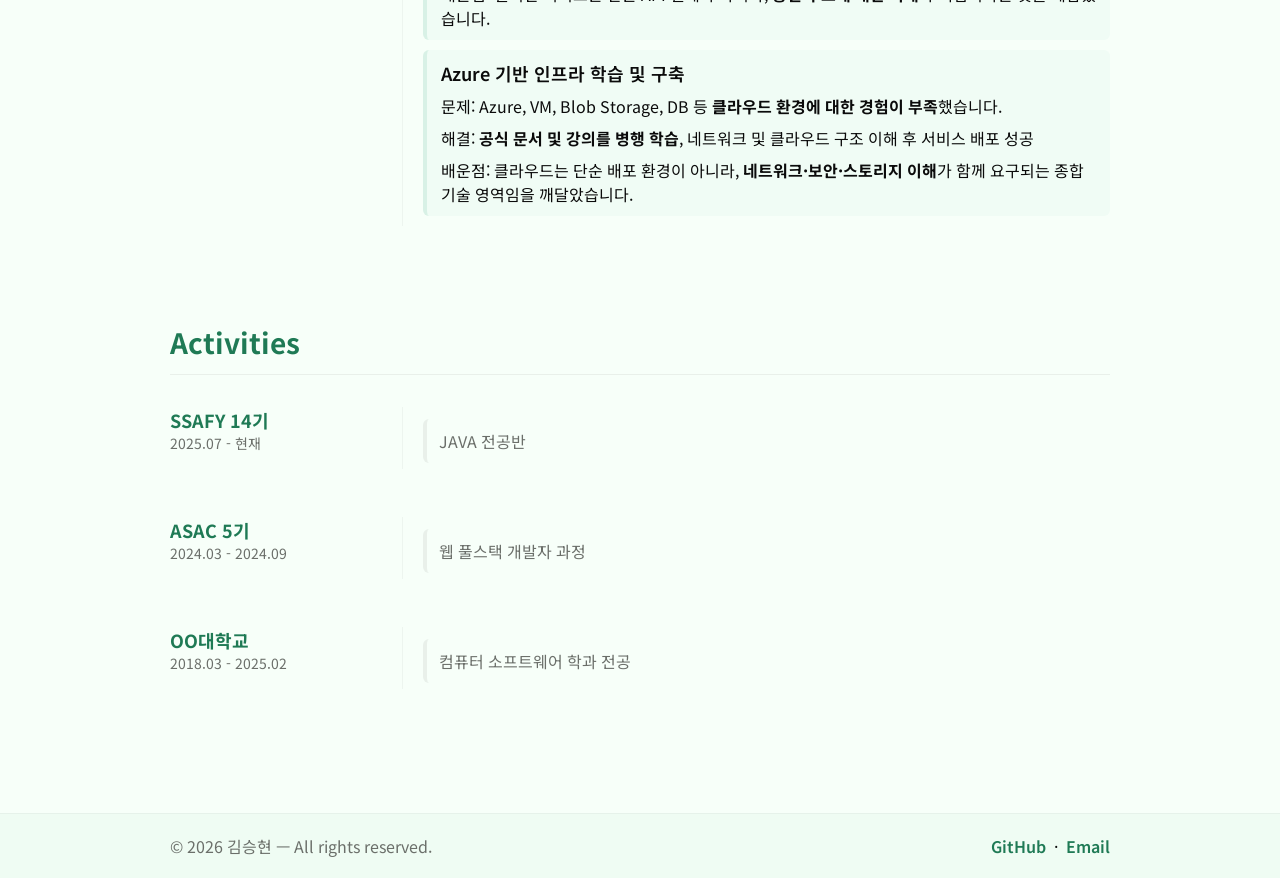
==== commit f0065bb9: "[feat] - 포폴 내용 업데이트" ====
--- a/docs/index.html
+++ b/docs/index.html
@@ -219,21 +219,21 @@
                 <h3>🧯 트러블 슈팅</h3>
                 <p class="quote">
                   <strong>컨트랙트 재배포 시 백엔드/프론트엔드 주소 불일치 문제</strong>
-                  <span class="quote-detail muted">문제: 스마트 컨트랙트를 수정·재배포할 때마다 새 컨트랙트 주소를 각 .env 파일에 <strong>수동으로 복사</strong>해야 했고, 팀원 간 주소 불일치로 <strong>트랜잭션 실패</strong>가 반복됐습니다.</span>
-                  <span class="quote-detail muted">해결: deploy.js에 배포 완료 후 두 .env 파일을 Node.js fs로 <strong>정규식 치환해 자동 업데이트</strong>하는 로직을 추가했습니다. <strong>Docker 볼륨 마운트</strong>로 컨테이너 내 배포 시에도 호스트 파일이 갱신되도록 설정했습니다.</span>
+                  <span class="quote-detail muted">문제: 스마트 컨트랙트를 수정·재배포할 때마다 백엔드·프론트엔드 <strong>.env 파일에 컨트랙트 주소를 수동으로 복사</strong>해야 했고, 팀원 간 주소 불일치로 <strong>트랜잭션 실패</strong>가 반복됐습니다. Sepolia 테스트넷과 로컬 Hardhat 환경 모두에서 동일한 문제가 발생했습니다.</span>
+                  <span class="quote-detail muted">해결: <strong>deploy.js</strong>가 배포 완료 즉시 <strong>backend/.env</strong>와 <strong>frontend/.env</strong>를 Node.js fs로 파싱하여 컨트랙트 주소를 <strong>정규식 치환으로 자동 업데이트</strong>하도록 구현했습니다. Sepolia 테스트넷과 로컬 Hardhat 모두 동일 스크립트로 처리하며, <strong>Docker 볼륨 마운트</strong>로 컨테이너 내 배포 시에도 호스트 파일이 갱신되도록 설정했습니다.</span>
                   <span class="quote-detail muted">배운점: <strong>반복되는 수동 설정 작업</strong>은 실수의 온상입니다. 배포 스크립트가 <strong>환경 설정까지 자동으로 갱신</strong>하도록 자동화 범위를 넓히면 팀 전체의 개발 사이클 신뢰도가 높아진다는 것을 체감했습니다.</span>
                 </p>
                 <p class="quote">
-                  <strong>Traefik 경로 기반 라우팅에서 /rpc 접두사 미제거 이슈</strong>
-                  <span class="quote-detail muted">문제: Hardhat JSON-RPC 노드는 루트(/) 경로로 요청을 수신하는데, Traefik이 /rpc 접두사를 <strong>그대로 전달</strong>해 Web3j 및 프론트엔드의 모든 RPC 호출이 <strong>404</strong>로 실패했습니다.</span>
-                  <span class="quote-detail muted">해결: Traefik 라우터에 <strong>stripprefix 미들웨어</strong>를 적용해 /rpc 접두사를 <strong>제거</strong>한 후 Hardhat에 전달했습니다. 동일한 패턴을 /api, /ai 경로에도 적용해 각 서비스가 자체 루트 기준 경로만 처리하도록 통일했습니다.</span>
-                  <span class="quote-detail muted">배운점: 리버스 프록시 경로 설계 시 <strong>업스트림 서비스가 기대하는 경로</strong>를 먼저 파악하고 <strong>접두사 strip 여부</strong>를 명시적으로 결정해야 한다는 것을 배웠습니다.</span>
-                </p>
-                <p class="quote">
-                  <strong>블록체인 트랜잭션 처리 지연 및 장애 대응</strong>
-                  <span class="quote-detail muted">문제: 기부 건수가 많아질수록 개별 확정 호출이 <strong>N번 직렬 실행</strong>되어 처리 시간이 선형 증가했고, 실패 시 <strong>DB와 온체인 상태 불일치</strong> 위험이 있었습니다.</span>
-                  <span class="quote-detail muted">해결: <strong> Batch API</strong>로 N개 기부 ID를 한 트랜잭션에 묶어 트랜잭션 발생 횟수를 최소화했습니다. Web3j의 <strong>트랜잭션 receipt 폴링</strong>으로 마이닝 완료 여부를 확인해 완료 전 DB 상태가 먼저 확정되지 않도록 보장하고, Spring Batch의 <strong>faultTolerant</strong> 설정으로 최대 3회 재시도 및 스킵 로그를 구성했습니다.</span>
-                  <span class="quote-detail muted">배운점: 블록체인은 단건 요청도 수백 ms~수 초가 소요되는 외부 시스템입니다. 처음부터 <strong>호출 횟수를 최소화하는 배치 설계</strong>과 <strong>재시도·폴링 전략</strong>을 함께 고려해야 안정적인 운영이 가능하다는 것을 실감했습니다.</span>
+                  <strong>Docker 컨테이너 기동 순서로 인한 컨트랙트 배포 실패</strong>
+                  <span class="quote-detail muted">문제: Hardhat 노드 컨테이너가 완전히 준비되기 전에 컨트랙트 배포 스크립트가 실행되어 <strong>RPC 연결 실패로 배포가 중단</strong>됐습니다. Docker Compose의 depends_on만으로는 서비스의 실제 준비 상태를 보장할 수 없었습니다.</span>
+                  <span class="quote-detail muted">해결: <strong>start.sh</strong>에서 <strong>eth_blockNumber JSON-RPC를 wget으로 폴링</strong>하여 Hardhat 노드가 응답을 반환할 때까지 배포 스크립트 실행을 지연시켰습니다. 노드 레디니스가 확인된 후에만 deploy.js를 실행해 배포 순서를 보장했습니다.</span>
+                  <span class="quote-detail muted">배운점: Docker Compose의 <strong>depends_on</strong>은 컨테이너 시작만 보장할 뿐 서비스 준비 여부는 보장하지 않습니다. 실제 서비스 레디니스는 <strong>헬스체크 폴링으로 직접 확인</strong>해야 한다는 것을 배웠습니다.</span>
+                </p>
+                <p class="quote">
+                  <strong>대규모 수혜자 분배 시 Gas Limit 초과 문제</strong>
+                  <span class="quote-detail muted">문제: 수혜자 수가 증가할수록 단일 <strong>distributeAll 트랜잭션</strong>의 가스 비용이 블록 gas limit을 초과하여 트랜잭션이 실패했고, 수혜자 규모에 따라 <strong>분배 자체가 불가능한 상태</strong>가 발생했습니다.</span>
+                  <span class="quote-detail muted">해결: 분배 로직을 <strong>collectRegionFunds(잠금) → distributeChunk(청크 반복) → finalizeDistribution(완료)</strong> 3단계로 분리하고, 백엔드가 청크 크기를 조절하며 반복 호출하는 방식으로 임의의 수혜자 수를 처리할 수 있도록 설계했습니다. Web3j의 <strong>트랜잭션 receipt 폴링</strong>으로 각 청크 완료 여부를 확인한 뒤 다음 단계를 진행했습니다.</span>
+                  <span class="quote-detail muted">배운점: 블록체인은 <strong>단일 트랜잭션의 연산량에 상한</strong>이 있습니다. 대용량 처리 로직은 처음부터 <strong>청크 분할과 단계별 상태 추적</strong>을 고려해 설계해야 임의의 규모에서도 안정적으로 동작한다는 것을 실감했습니다.</span>
                 </p>
               </div>
             </div>
@@ -283,16 +283,16 @@
 
                 <h3>🧯 트러블 슈팅</h3>
                 <p class="quote">
-                  <strong>Livekit 권한 제어 과정에서의 버전 호환 이슈 해결</strong>
-                  <span class="quote-detail muted">문제: Livekit v3 기반 권한 제어 구현 과정에서, <strong>AI가 생성한 예제 코드</strong>가 최신 서버와 호환되지 않아 메서드 호출 및 권한 적용이 정상 동작하지 않았습니다.</span>
-                  <span class="quote-detail muted">해결: <strong>공식 문서를 기반</strong>으로 권한 관련 메서드와 토큰 발급 방식을 재검증하고, 최신 버전에 맞게 권한 제어 로직을 수정하여 화상/음성 권한을 정상적으로 제어했습니다.</span>
-                  <span class="quote-detail muted">배운점: AI 생성 코드는 참고용일 뿐이며, 실제 적용 전에는 공식 문서 기반 검증과 <strong>버전 호환 확인</strong>이 필수라고 느꼈습니다.</span>
-                </p>
-                <p class="quote">
-                  <strong>Jenkins 기반 CI/CD 구축 중 배포 실패 원인 찾기</strong>
-                  <span class="quote-detail muted">문제: Jenkins 파이프라인을 통해 빌드 흐름을 구성했지만, <strong>서버 배포 단계에서의 문제</strong>로 인해 배포가 정상 수행되지 않았습니다.</span>
-                  <span class="quote-detail muted">해결: Jenkins <strong>로그를 분석</strong>해 <strong>권한 미설정 이슈</strong>를 확인했고, 필요한 실행/접근 권한을 부여하여 Git → Docker → Jenkins → Server 흐름을 안정화했습니다.</span>
-                  <span class="quote-detail muted">배운점: 툴을 단순히 “사용”하는 수준이 아니라, 장애 상황에서 로그 기반으로 원인을 추적하고 복구할 수 있는 <strong>운영 관점이 중요</strong>하다고 생각하게 되었습니다.</span>
+                  <strong>LiveKit 음성이 밤 페이즈에서 차단되지 않는 현상</strong>
+                  <span class="quote-detail muted">문제: 클라이언트에서 <strong>mute() 처리</strong>만 적용했을 때 서버가 각 플레이어의 권한을 강제할 수 없어, 외계인 플레이어가 밤 시간에도 인간 팀의 음성을 청취하는 <strong>치팅 가능성</strong>이 존재했습니다.</span>
+                  <span class="quote-detail muted">해결: <strong>LiveKit RoomServiceClient API</strong>를 활용해 페이즈 전환 시마다 서버에서 각 플레이어의 <strong>canPublish / canSubscribe 권한</strong>을 직접 갱신했습니다. 낮에는 전원 청취 가능, 밤에는 외계인끼리만 청취 가능하도록 역할·생존 여부·페이즈 조합으로 권한을 동적으로 제어했습니다.</span>
+                  <span class="quote-detail muted">배운점: 실시간 게임의 룰 강제는 <strong>클라이언트 처리에만 의존해서는 안 됩니다</strong>. 보안이 중요한 제어는 서버에서 직접 적용해야 클라이언트 조작을 원천 차단할 수 있다는 것을 체감했습니다.</span>
+                </p>
+                <p class="quote">
+                  <strong>Nginx 리버스 프록시에서 컨테이너 미기동 시 500 에러</strong>
+                  <span class="quote-detail muted">문제: <strong>proxy_pass http://backend:8080</strong>처럼 업스트림을 직접 지정하면, 백엔드 컨테이너가 아직 시작되지 않은 경우 Nginx worker가 죽거나 <strong>500 에러</strong>가 발생했습니다.</span>
+                  <span class="quote-detail muted">해결: <strong>resolver 127.0.0.11 valid=30s</strong>(Docker 내부 DNS)와 <strong>set $upstream http://backend:8080</strong> 변수 패턴을 조합해, 업스트림 컨테이너 미기동 상태에서도 Nginx가 정상 기동되고 런타임에 DNS를 재조회하도록 설정했습니다.</span>
+                  <span class="quote-detail muted">배운점: Docker 환경에서 Nginx upstream 설정 시 <strong>서비스 기동 순서와 DNS 재조회 전략</strong>을 함께 고려해야 합니다. 컨테이너 환경에서는 변수 기반 lazy DNS 해석이 안정적인 운영의 기반이 됩니다.</span>
                 </p>
                 <p class="quote">
                   <strong>REST 기반 설계의 실시간성 한계로 WebSocket 전환</strong>
@@ -354,16 +354,16 @@
                   <span class="quote-detail muted">배운점: 배포는 끝이 아니라 시작이며, <strong>운영 환경에서는 모니터링 및 로그 확보가 필수</strong>라고 느꼈습니다.</span>
                 </p>
                 <p class="quote">
-                  <strong>MSA 환경에서 도메인 모델 공유 문제 해결</strong>
-                  <span class="quote-detail muted">문제: MSA로 서버를 분리하면서, <strong>서로 다른 서비스 간 동일한 도메인 모델</strong>을 사용해야 하는 상황이 발생했습니다.</span>
-                  <span class="quote-detail muted">해결: <strong>공통 도메인 모델을 라이브러리 형태로 분리</strong>하여 각 서비스가 동일한 모델을 참조하도록 구조를 개선했습니다.</span>
-                  <span class="quote-detail muted">배운점: MSA는 단순히 서버를 나누는 것이 아니라, <strong>의존성과 책임을 명확히 분리하는 설계</strong> 작업이라는 것을 체감했습니다.</span>
-                </p>
-                <p class="quote">
-                  <strong>사용자 검색 프롬프트 기반 기사 검색 성능 최적화</strong>
-                  <span class="quote-detail muted">문제: 초기에는 한국어 형태소 분석기(Komoran)를 도입했지만, 단어 분석은 가능해도 사용자 의도까지 파악하지 못했습니다, GPT 모델 적용 시 응답 시간이 길어지는 문제가 발생했습니다.</span>
-                  <span class="quote-detail muted">해결: 단순 형태소 분석 대신 <strong>GPT 기반 </strong>의미 분석으로 전환, <strong>프롬프트 길이와 출력 토큰 수를 조정</strong>하여 <strong>응답 시간 최적화</strong>, 성능과 비용을 고려해 GPT-4o mini 모델을 채택</span>
-                  <span class="quote-detail muted">배운점: AI 모델 선택은 정확도뿐 아니라 응답 속도와 비용을 함께 고려한 균형 설계가 중요하다고 느꼈습니다.</span>
+                  <strong>MSA 멀티 모듈에서 JPA 엔티티 중복 문제 해결</strong>
+                  <span class="quote-detail muted">문제: <strong>api-server, rss-collector, logging-server</strong> 세 모듈로 서버를 분리하면서 동일한 JPA 엔티티를 각 모듈에 <strong>중복 선언</strong>해야 했고, 엔티티 변경 시 모든 모듈을 개별 수정해야 하는 유지보수 문제가 발생했습니다.</span>
+                  <span class="quote-detail muted">해결: <strong>newstagram-domain 모듈</strong>을 독립 Gradle 라이브러리로 분리하여 세 서비스가 동일한 JPA 엔티티와 pgVector 도메인 모델을 공유하도록 구조를 개선했습니다. 엔티티 변경 시 <strong>단일 모듈만 수정</strong>하면 되어 유지보수 범위가 명확해졌습니다.</span>
+                  <span class="quote-detail muted">배운점: MSA는 단순히 서버를 나누는 것이 아니라 <strong>공유 자산의 경계와 의존 방향을 명시적으로 설계</strong>하는 작업입니다. 공통 도메인을 라이브러리로 분리하면 중복을 제거하면서도 각 서비스의 독립적 배포를 유지할 수 있음을 체감했습니다.</span>
+                </p>
+                <p class="quote">
+                  <strong>한국어 자연어 검색 품질과 응답 속도 최적화</strong>
+                  <span class="quote-detail muted">문제: 초기 Komoran 형태소 분석만으로는 <strong>사용자 의도와 시간 표현("요즘", "최근")을 파악하지 못했고</strong>, pgVector 유사도 검색만으로는 키워드 없이 의미만 유사한 관련 없는 결과가 포함됐습니다. 동일 쿼리에 매번 임베딩 API를 재호출해 비용과 응답 지연도 발생했습니다.</span>
+                  <span class="quote-detail muted">해결: <strong>Komoran 명사 추출 + 시간 표현 파싱</strong>(요즘→7일, 최근→3일) → <strong>OpenAI 쿼리 임베딩 + GPT-4o-mini 카테고리 분류</strong> → <strong>pgVector 코사인 유사도 검색(임계값 0.80, 상위 800개)</strong> → <strong>In-memory 키워드 이중 필터링</strong>의 다단계 하이브리드 파이프라인을 구성했습니다. 동일 쿼리는 <strong>@Cacheable</strong>로 Redis에 캐싱해 재호출 시 임베딩 API 없이 즉시 반환합니다.</span>
+                  <span class="quote-detail muted">배운점: 의미 검색과 키워드 검색은 각각 한계가 있으며 <strong>하이브리드 파이프라인</strong>으로 보완할 때 검색 품질이 높아집니다. AI API 호출은 <strong>캐싱 전략과 모델 선택</strong>으로 비용·속도 균형을 함께 고려해야 한다는 것을 배웠습니다.</span>
                 </p>
                 <p class="quote">
                   <strong>클라우드 비용 과다 청구 (Kafka 설정 오류)</strong>
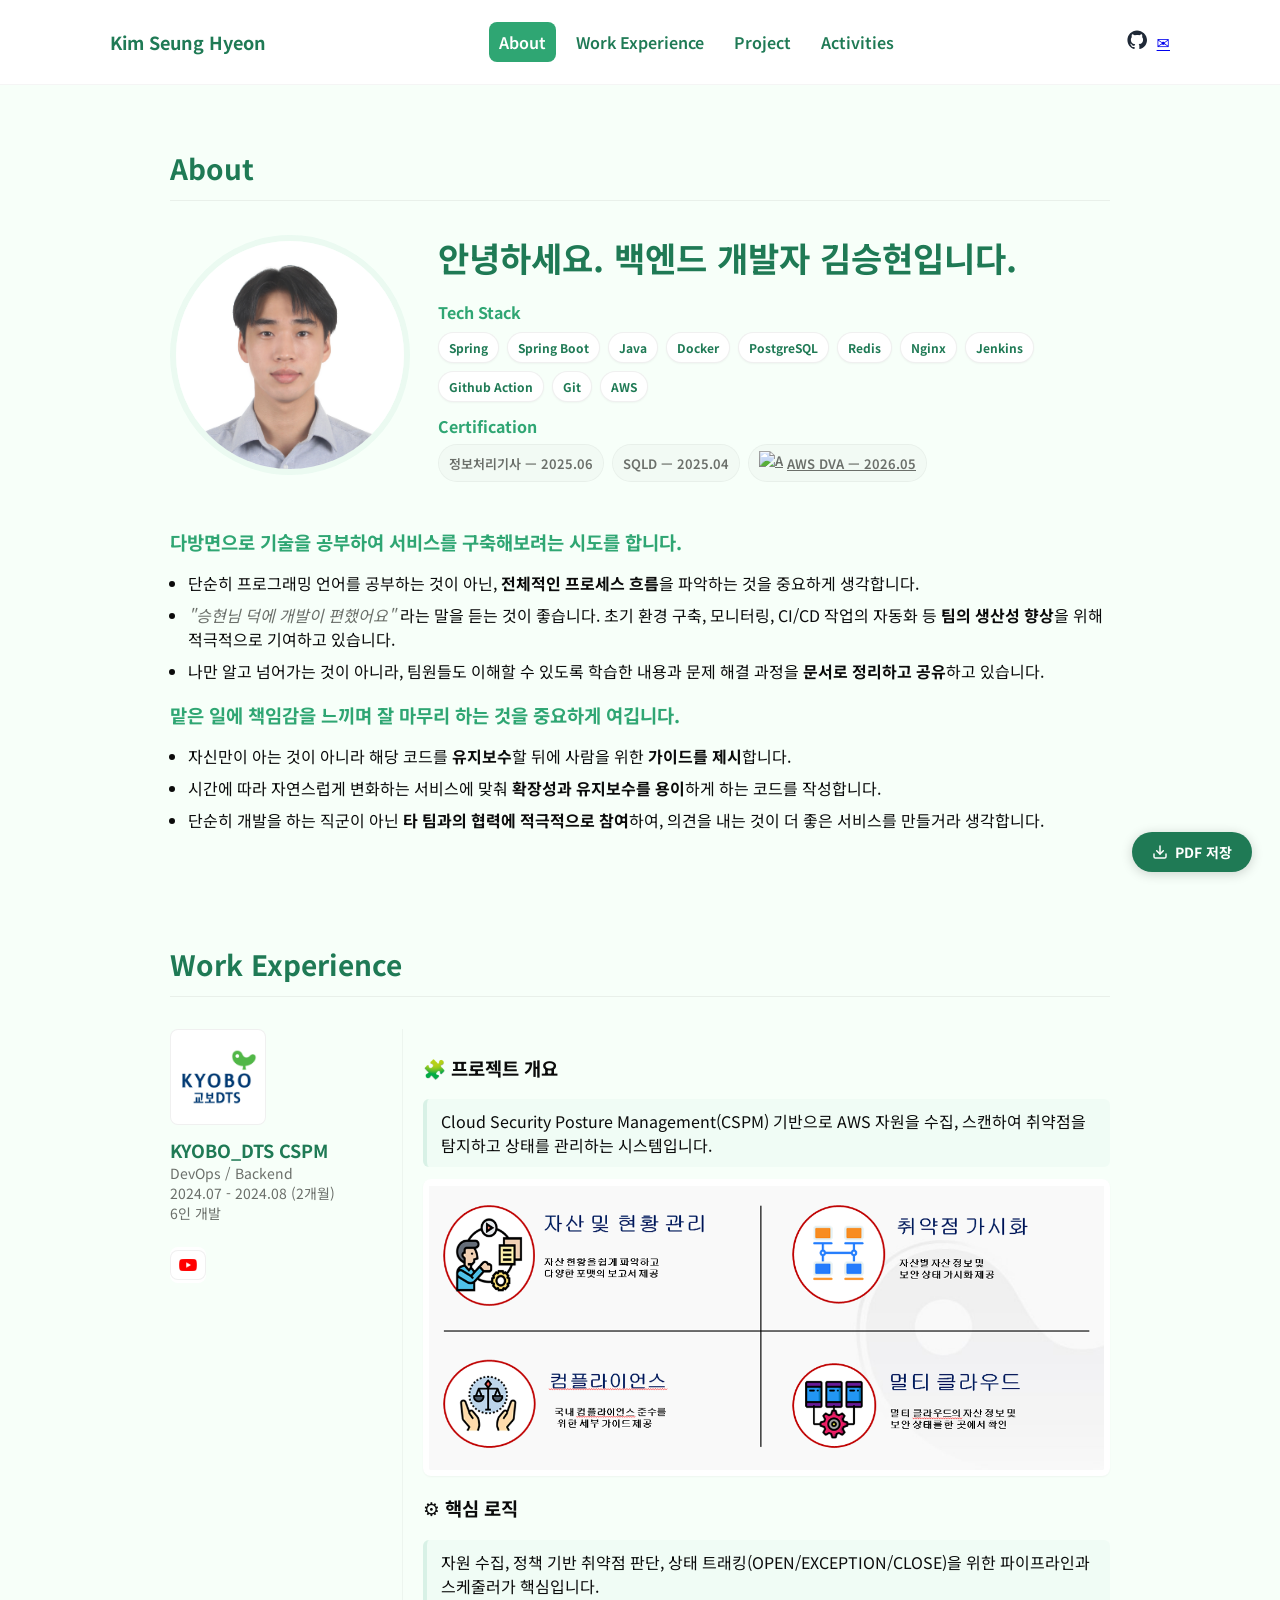
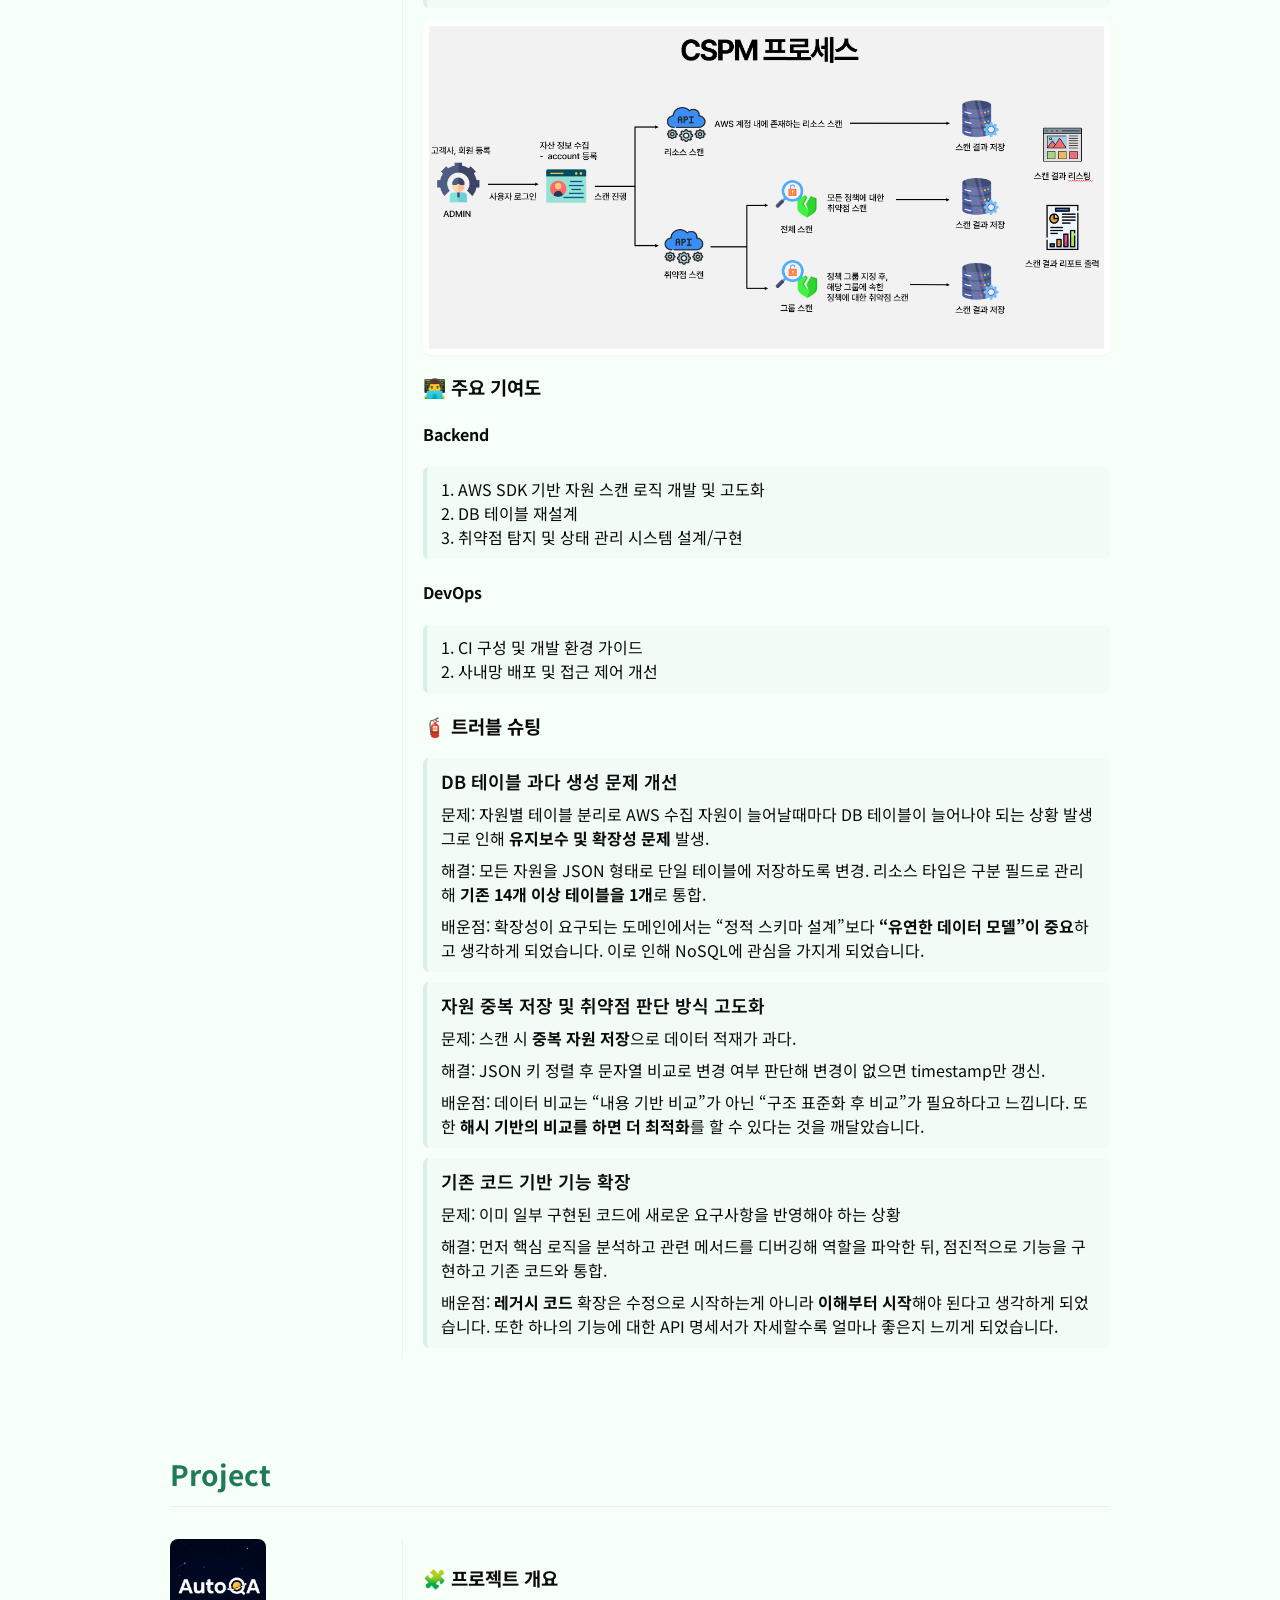
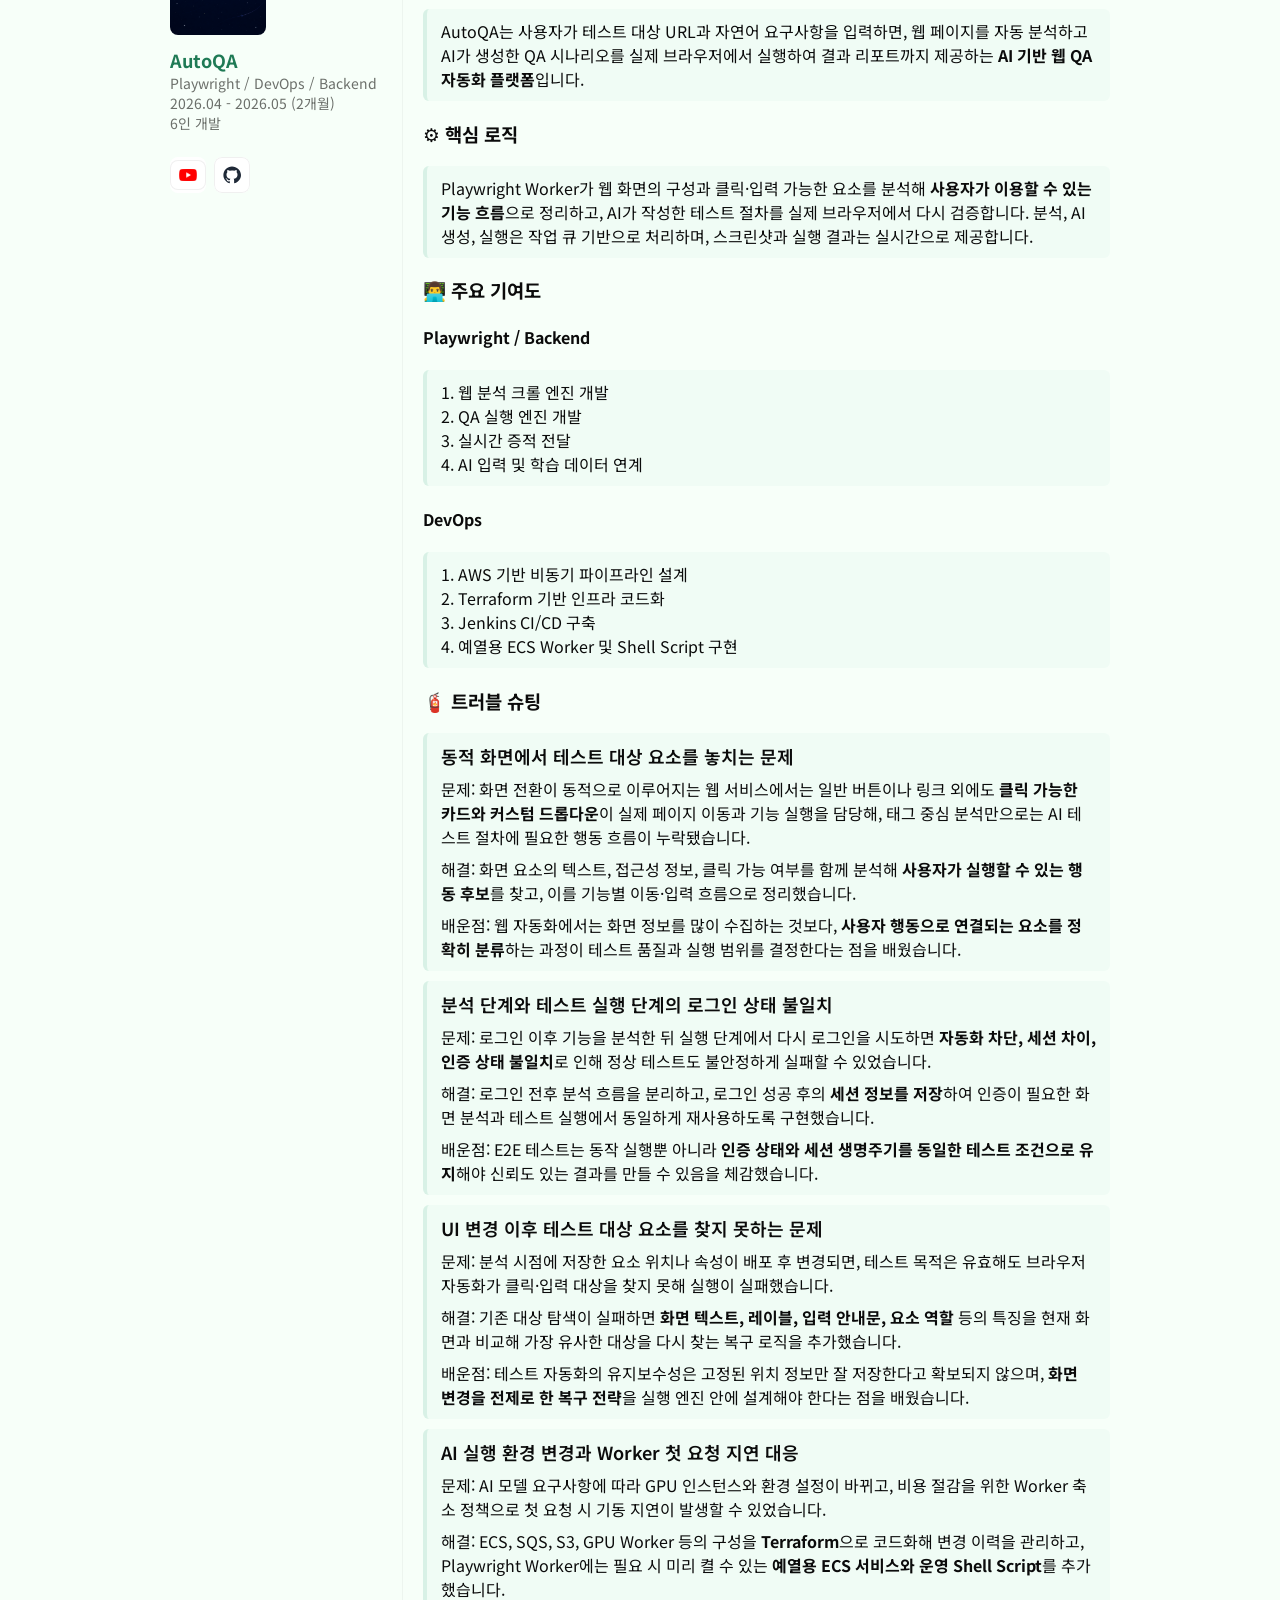
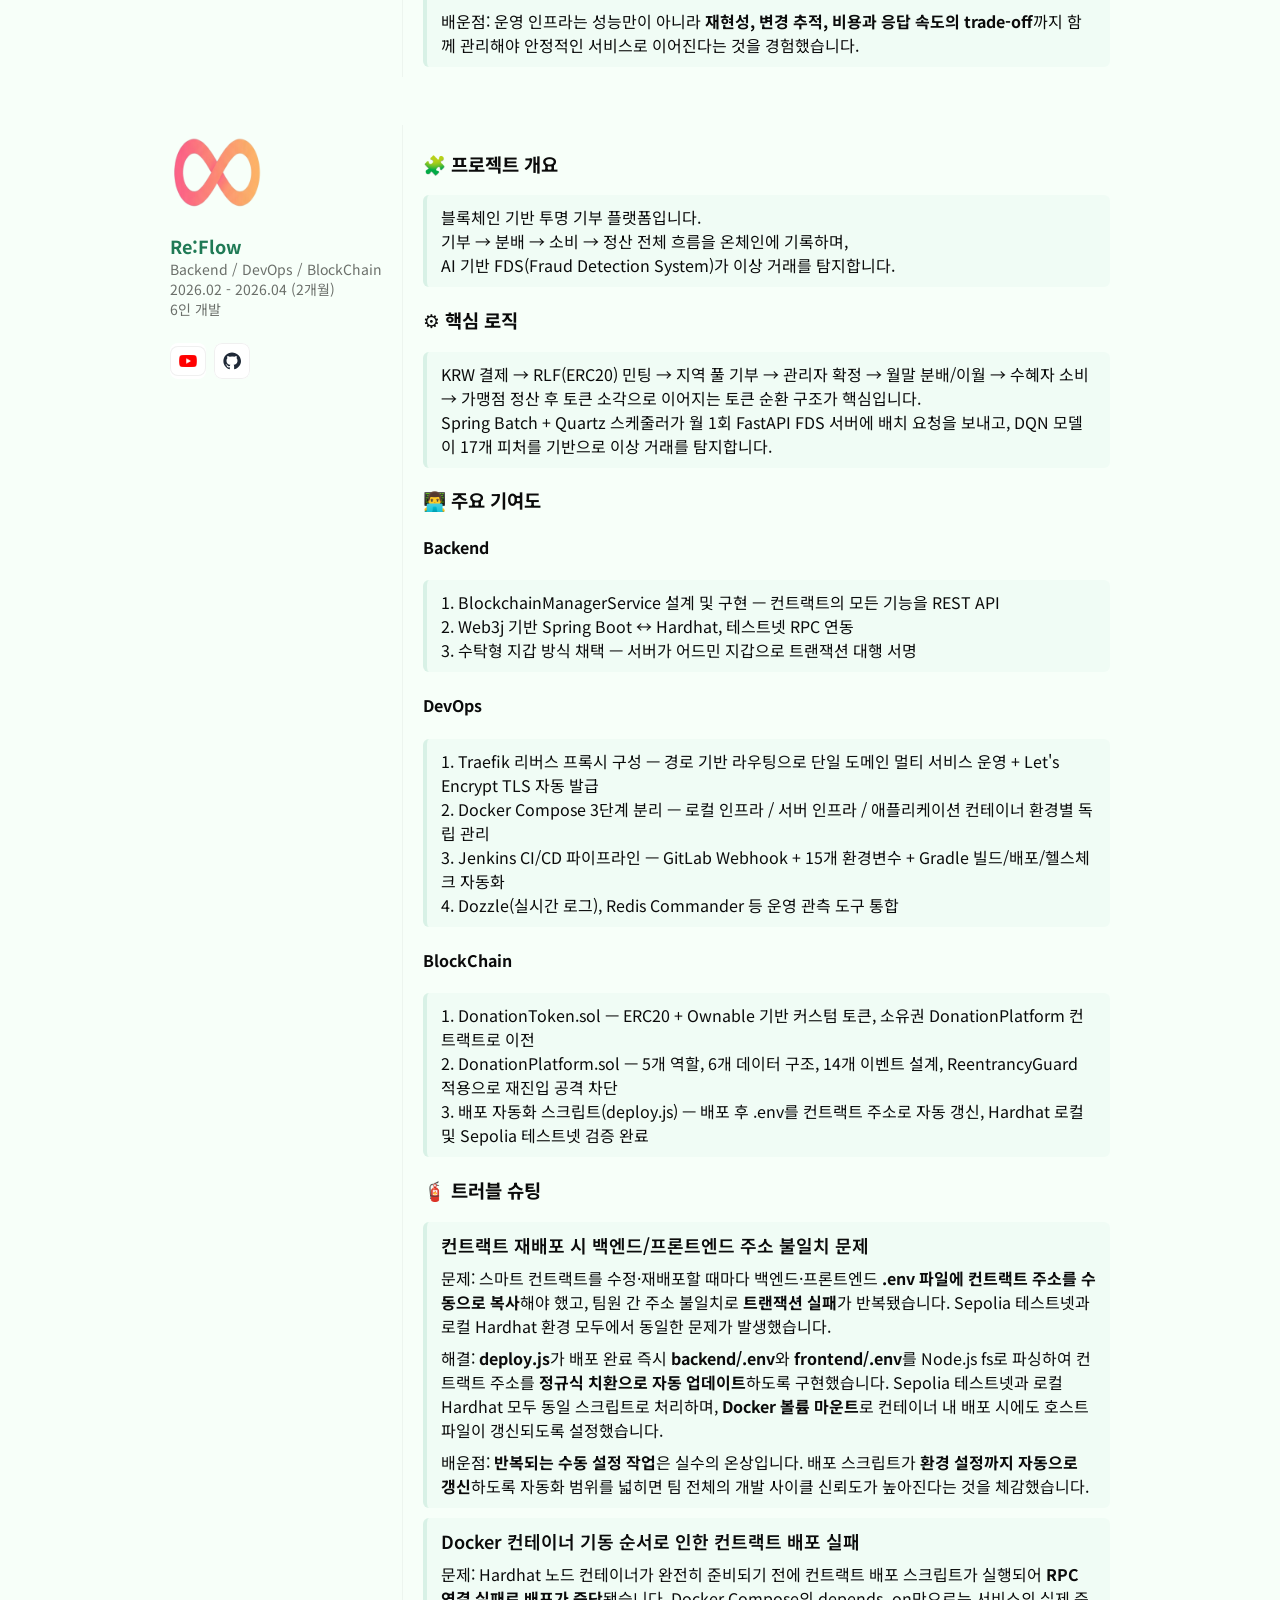
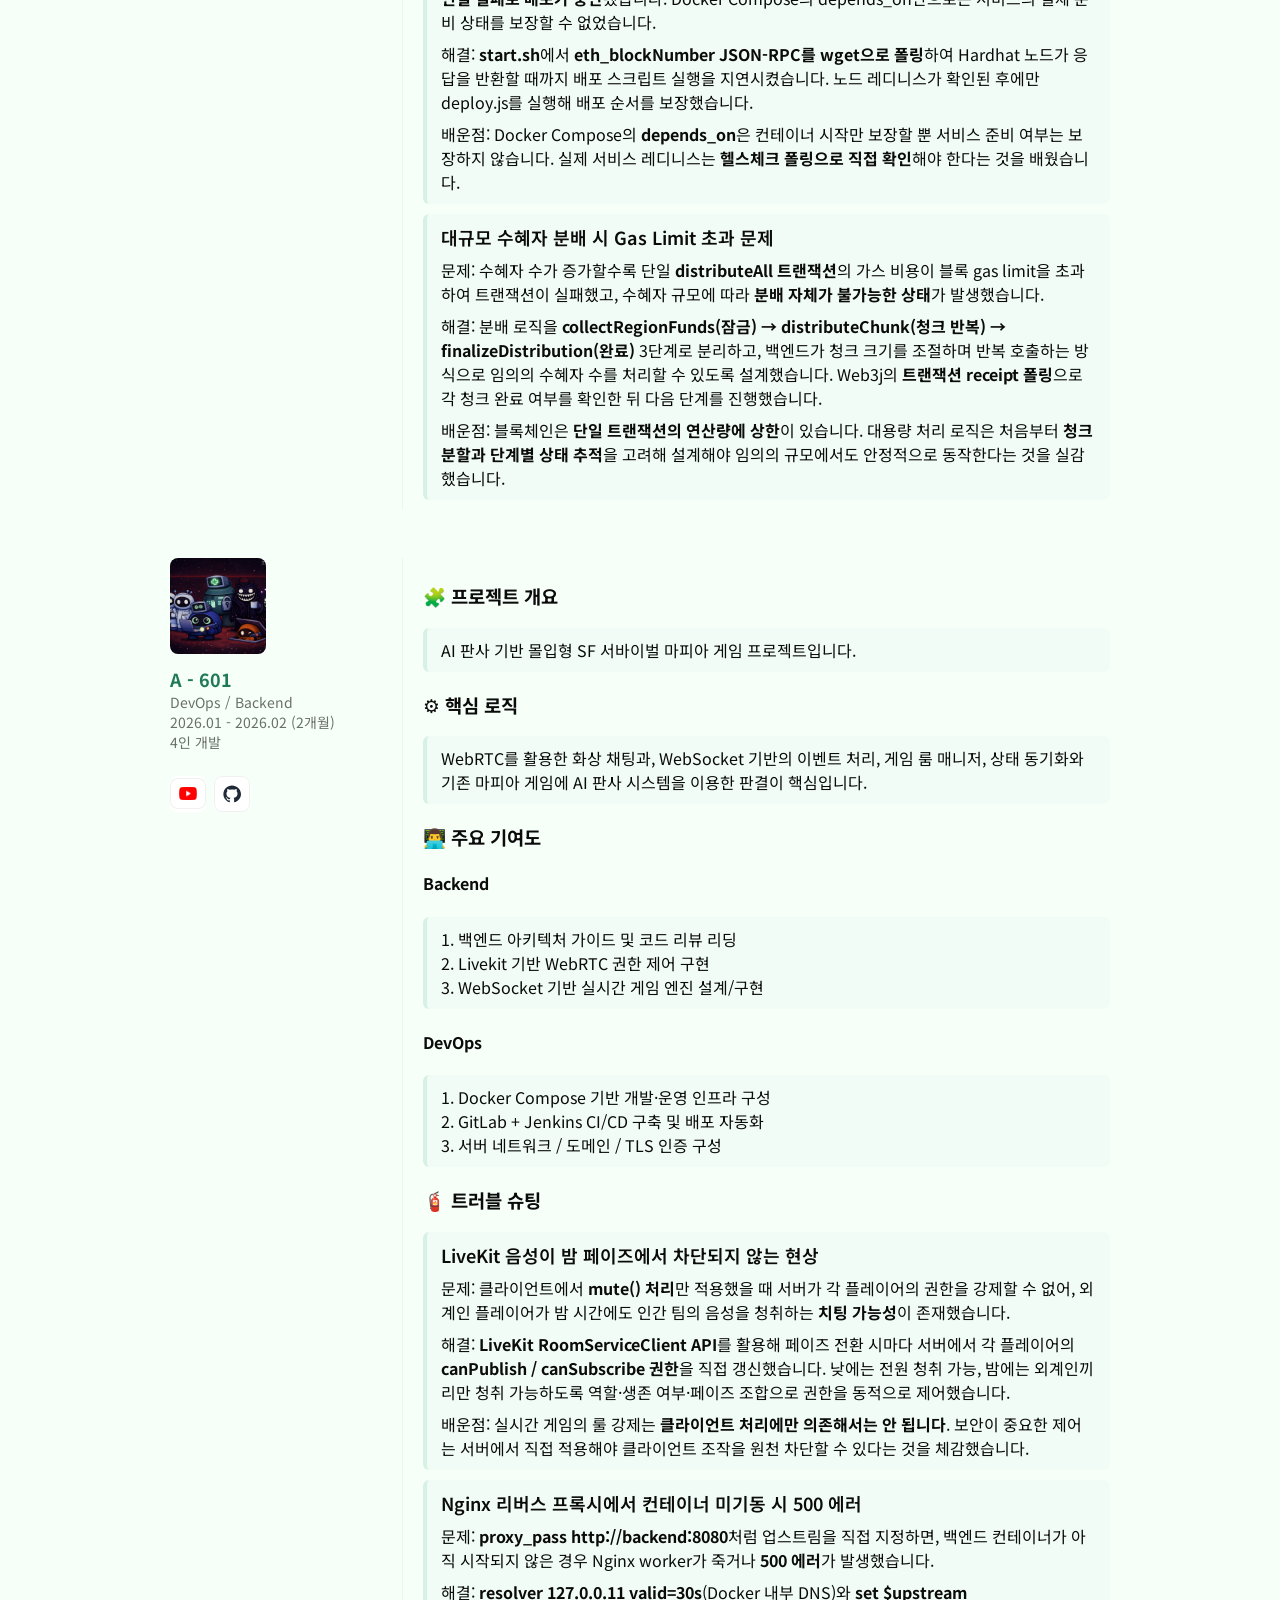
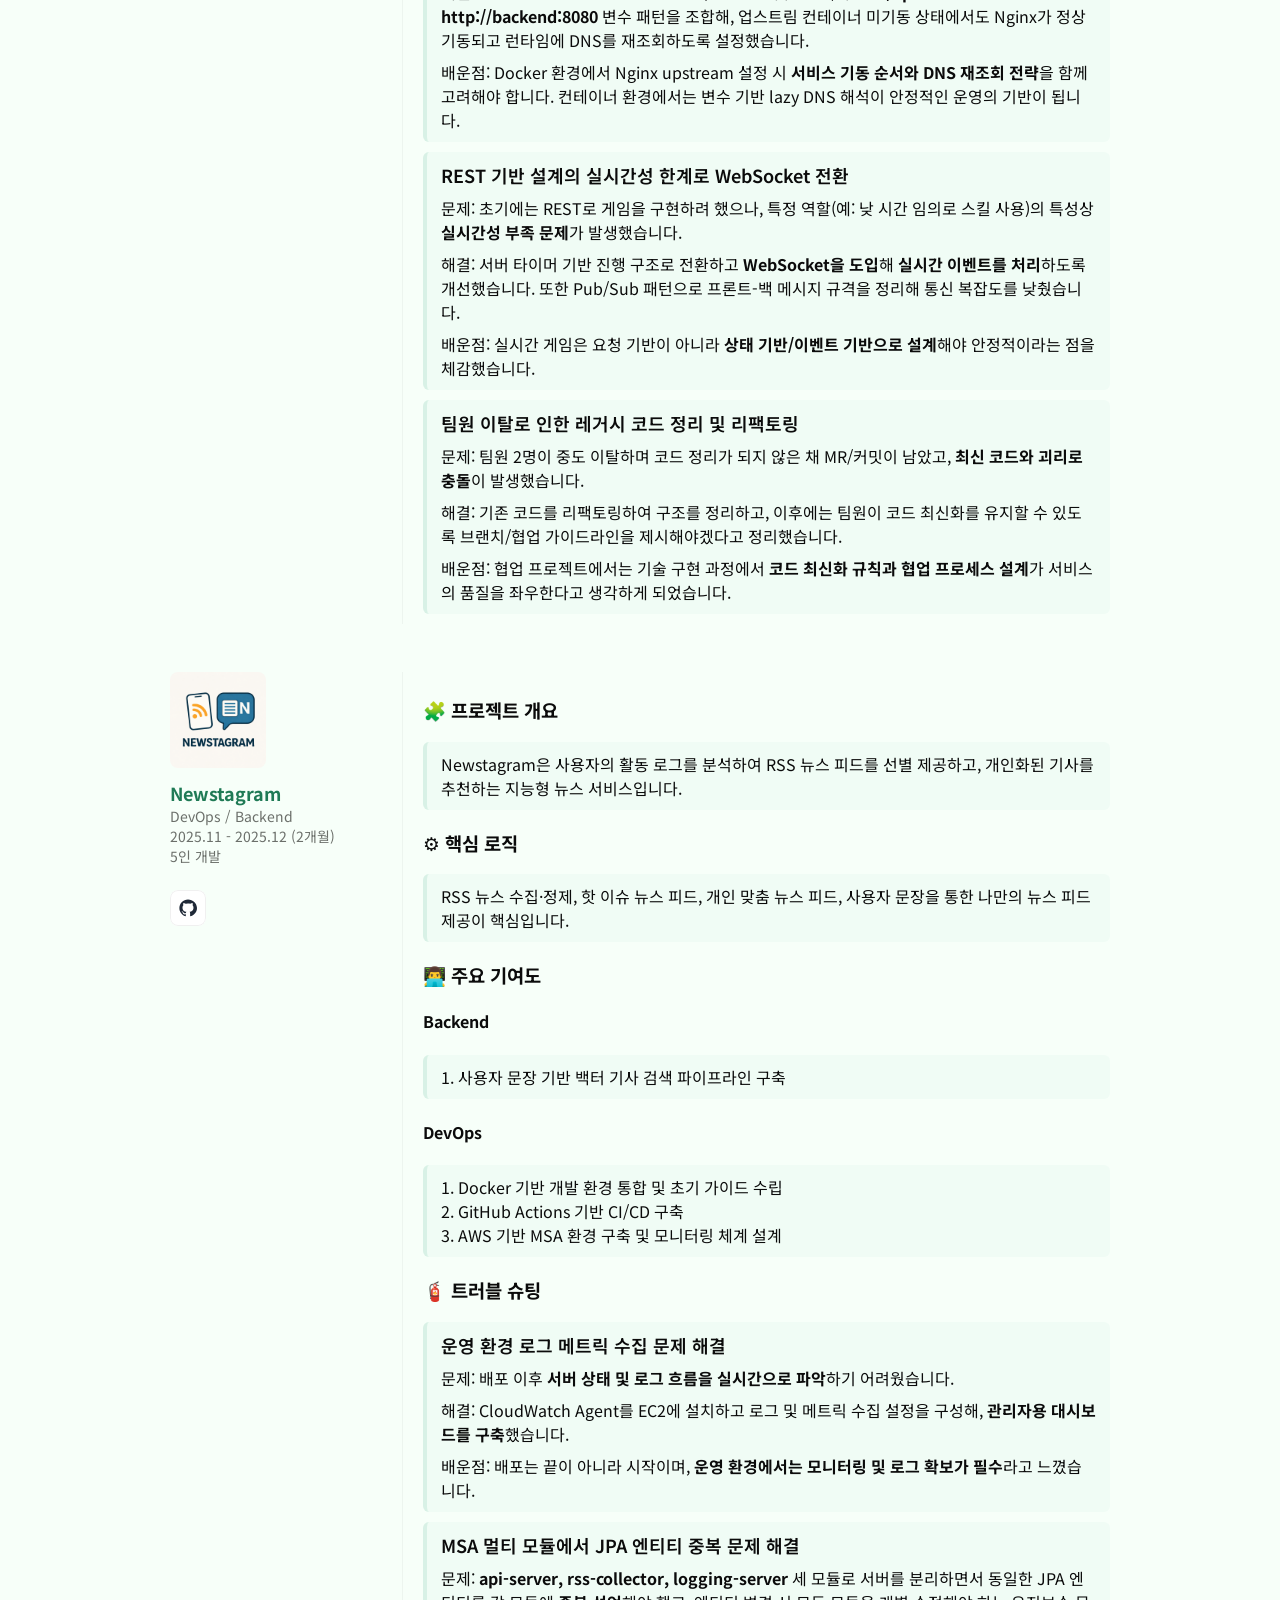
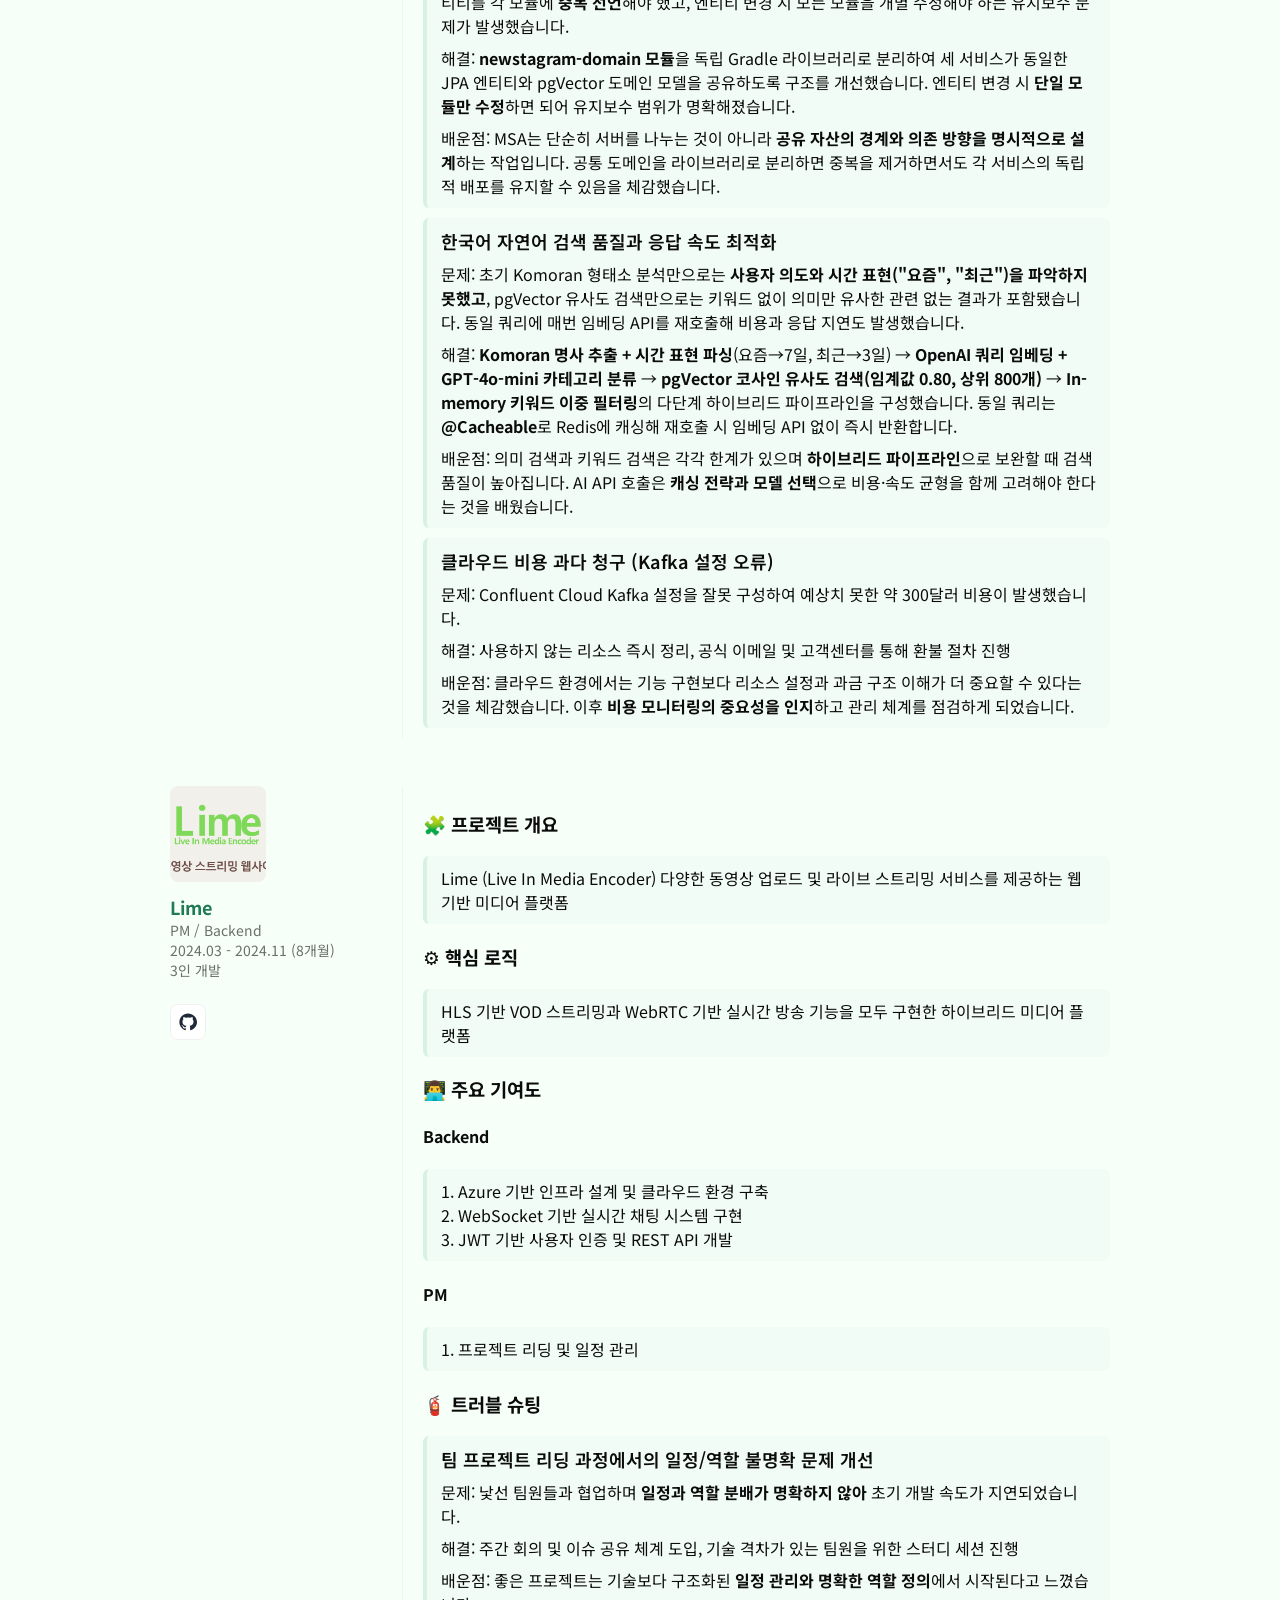
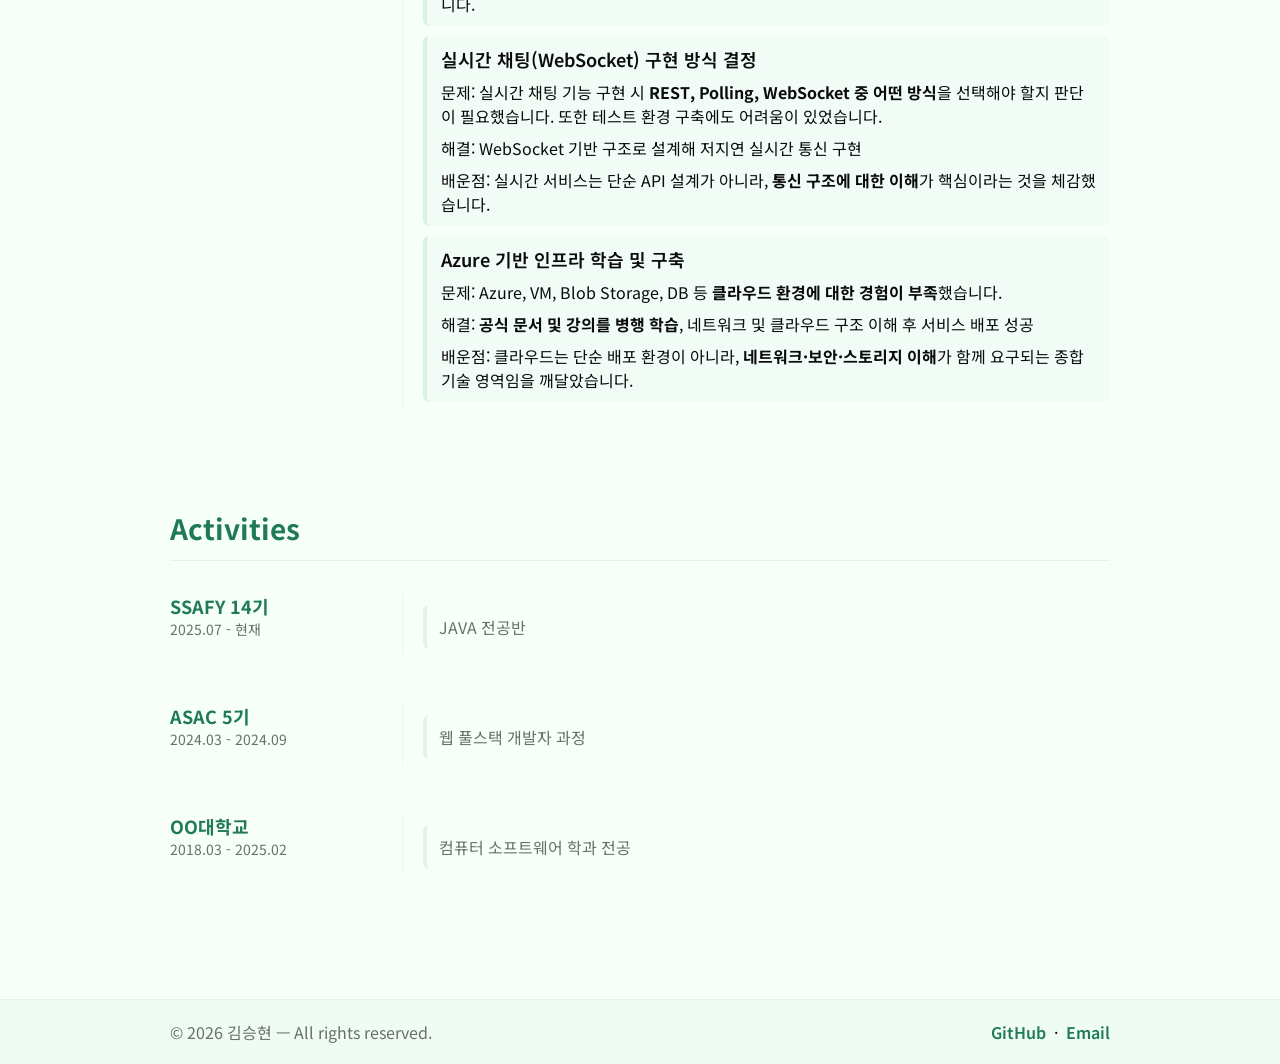
==== commit db16a895: "[feat] - 포폴 업데이트" ====
--- a/docs/index.html
+++ b/docs/index.html
@@ -165,6 +165,82 @@
 
 
           <div class="work-list">
+            <!-- Project: AutoQA -->
+            <div class="work-entry">
+              <div class="work-meta sticky">
+                  <!-- TODO: AutoQA 로고 이미지 경로를 교체하세요. -->
+                  <img src="assets/autoqa.webp" alt="AutoQA logo" class="no-pad" />
+                  <div class="info">
+                    <h3>AutoQA</h3>
+                    <span>Playwright / DevOps / Backend</span>
+                    <span>2026.04 - 2026.05 (2개월)</span>
+                    <span>6인 개발</span>
+                  </div>
+                  <div class="meta-links">
+                    <!-- TODO: AutoQA Demo 링크를 입력하세요. -->
+                    <a class="meta-link" href="https://youtu.be/ZZ0NRTQ7WQA" target="_blank" rel="noopener" aria-label="Demo">
+                      <img src="assets/Youtube_logo.png" alt="Demo" />
+                      <span class="print-url"><b>Demo</b><br>[AutoQA Demo URL]</span>
+                    </a>
+                    <!-- TODO: AutoQA Repository 링크를 입력하세요. -->
+                    <a class="meta-link" href="#" target="_blank" rel="noopener" aria-label="Repo">
+                      <img src="assets/github.svg" alt="GitHub" />
+                      <span class="print-url"><b>Repo</b><br>[AutoQA Repository URL]</span>
+                    </a>
+                  </div>
+                </div>
+              <div class="work-content">
+                <h3>🧩 프로젝트 개요</h3>
+                <p>AutoQA는 사용자가 테스트 대상 URL과 자연어 요구사항을 입력하면, 웹 페이지를 자동 분석하고 AI가 생성한 QA 시나리오를 실제 브라우저에서 실행하여 결과 리포트까지 제공하는 <strong>AI 기반 웹 QA 자동화 플랫폼</strong>입니다.</p>
+
+                <h3>⚙️ 핵심 로직</h3>
+                <p>Playwright Worker가 웹 화면의 구성과 클릭·입력 가능한 요소를 분석해 <strong>사용자가 이용할 수 있는 기능 흐름</strong>으로 정리하고, AI가 작성한 테스트 절차를 실제 브라우저에서 다시 검증합니다. 분석, AI 생성, 실행은 작업 큐 기반으로 처리하며, 스크린샷과 실행 결과는 실시간으로 제공합니다.</p>
+
+                <h3>👨‍💻 주요 기여도</h3>
+                <h4>Playwright / Backend</h4>
+                <p class="quote">
+                  1. 웹 분석 크롤 엔진 개발 <br>
+                  2. QA 실행 엔진 개발 <br>
+                  3. 실시간 증적 전달 <br>
+                  4. AI 입력 및 학습 데이터 연계 <br>
+                </p>
+
+                <h4>DevOps</h4>
+                <p class="quote">
+                  1. AWS 기반 비동기 파이프라인 설계 <br>
+                  2. Terraform 기반 인프라 코드화 <br>
+                  3. Jenkins CI/CD 구축 <br>
+                  4. 예열용 ECS Worker 및 Shell Script 구현 <br>
+                </p>
+
+                <h3>🧯 트러블 슈팅</h3>
+                <p class="quote">
+                  <strong>동적 화면에서 테스트 대상 요소를 놓치는 문제</strong>
+                  <span class="quote-detail muted">문제: 화면 전환이 동적으로 이루어지는 웹 서비스에서는 일반 버튼이나 링크 외에도 <strong>클릭 가능한 카드와 커스텀 드롭다운</strong>이 실제 페이지 이동과 기능 실행을 담당해, 태그 중심 분석만으로는 AI 테스트 절차에 필요한 행동 흐름이 누락됐습니다.</span>
+                  <span class="quote-detail muted">해결: 화면 요소의 텍스트, 접근성 정보, 클릭 가능 여부를 함께 분석해 <strong>사용자가 실행할 수 있는 행동 후보</strong>를 찾고, 이를 기능별 이동·입력 흐름으로 정리했습니다.</span>
+                  <span class="quote-detail muted">배운점: 웹 자동화에서는 화면 정보를 많이 수집하는 것보다, <strong>사용자 행동으로 연결되는 요소를 정확히 분류</strong>하는 과정이 테스트 품질과 실행 범위를 결정한다는 점을 배웠습니다.</span>
+                </p>
+                <p class="quote">
+                  <strong>분석 단계와 테스트 실행 단계의 로그인 상태 불일치</strong>
+                  <span class="quote-detail muted">문제: 로그인 이후 기능을 분석한 뒤 실행 단계에서 다시 로그인을 시도하면 <strong>자동화 차단, 세션 차이, 인증 상태 불일치</strong>로 인해 정상 테스트도 불안정하게 실패할 수 있었습니다.</span>
+                  <span class="quote-detail muted">해결: 로그인 전후 분석 흐름을 분리하고, 로그인 성공 후의 <strong>세션 정보를 저장</strong>하여 인증이 필요한 화면 분석과 테스트 실행에서 동일하게 재사용하도록 구현했습니다.</span>
+                  <span class="quote-detail muted">배운점: E2E 테스트는 동작 실행뿐 아니라 <strong>인증 상태와 세션 생명주기를 동일한 테스트 조건으로 유지</strong>해야 신뢰도 있는 결과를 만들 수 있음을 체감했습니다.</span>
+                </p>
+                <p class="quote">
+                  <strong>UI 변경 이후 테스트 대상 요소를 찾지 못하는 문제</strong>
+                  <span class="quote-detail muted">문제: 분석 시점에 저장한 요소 위치나 속성이 배포 후 변경되면, 테스트 목적은 유효해도 브라우저 자동화가 클릭·입력 대상을 찾지 못해 실행이 실패했습니다.</span>
+                  <span class="quote-detail muted">해결: 기존 대상 탐색이 실패하면 <strong>화면 텍스트, 레이블, 입력 안내문, 요소 역할</strong> 등의 특징을 현재 화면과 비교해 가장 유사한 대상을 다시 찾는 복구 로직을 추가했습니다.</span>
+                  <span class="quote-detail muted">배운점: 테스트 자동화의 유지보수성은 고정된 위치 정보만 잘 저장한다고 확보되지 않으며, <strong>화면 변경을 전제로 한 복구 전략</strong>을 실행 엔진 안에 설계해야 한다는 점을 배웠습니다.</span>
+                </p>
+                <p class="quote">
+                  <strong>AI 실행 환경 변경과 Worker 첫 요청 지연 대응</strong>
+                  <span class="quote-detail muted">문제: AI 모델 요구사항에 따라 GPU 인스턴스와 환경 설정이 바뀌고, 비용 절감을 위한 Worker 축소 정책으로 첫 요청 시 기동 지연이 발생할 수 있었습니다.</span>
+                  <span class="quote-detail muted">해결: ECS, SQS, S3, GPU Worker 등의 구성을 <strong>Terraform</strong>으로 코드화해 변경 이력을 관리하고, Playwright Worker에는 필요 시 미리 켤 수 있는 <strong>예열용 ECS 서비스와 운영 Shell Script</strong>를 추가했습니다.</span>
+                  <span class="quote-detail muted">배운점: 운영 인프라는 성능만이 아니라 <strong>재현성, 변경 추적, 비용과 응답 속도의 trade-off</strong>까지 함께 관리해야 안정적인 서비스로 이어진다는 것을 경험했습니다.</span>
+                </p>
+              </div>
+            </div>
+
             <!-- Project: Re:Flow -->
             <div class="work-entry">
               <div class="work-meta sticky">
@@ -504,4 +580,4 @@
 
     <script src="script.js"></script>
   </body>
-</html>+</html>
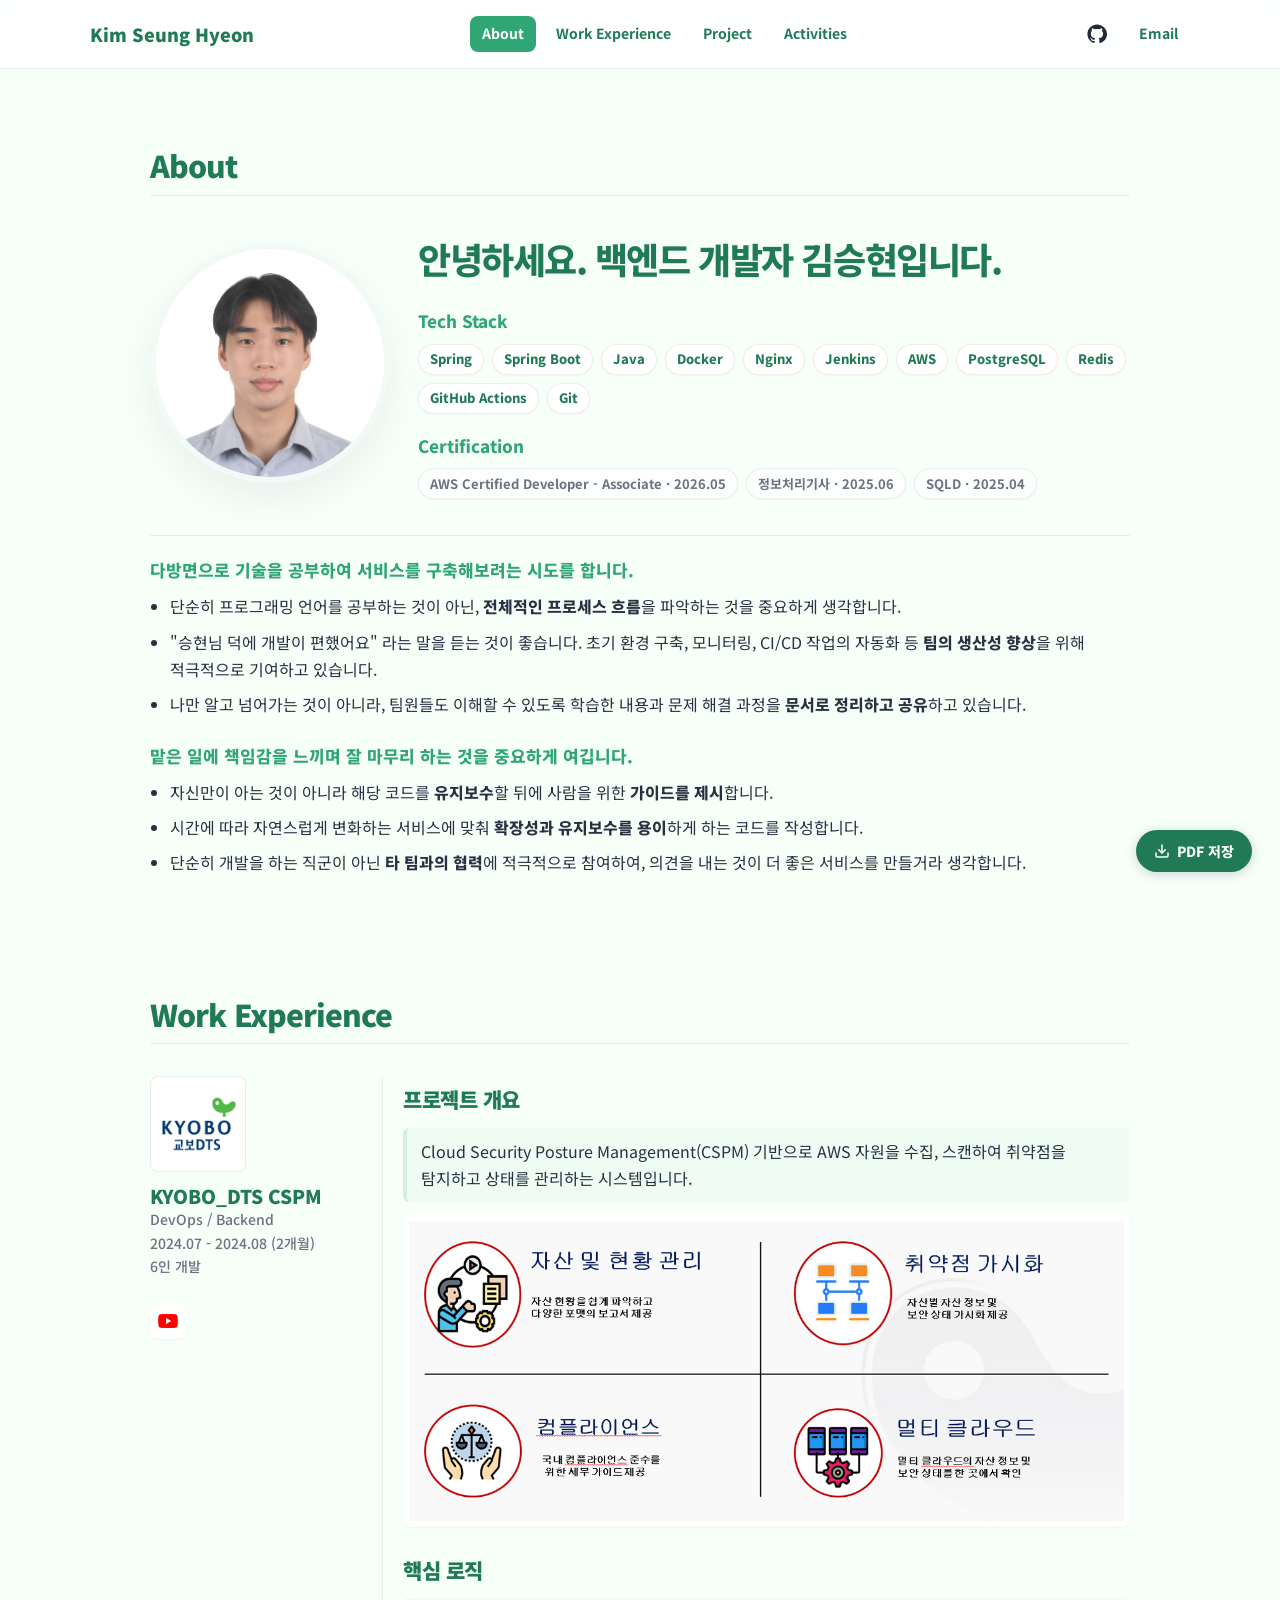
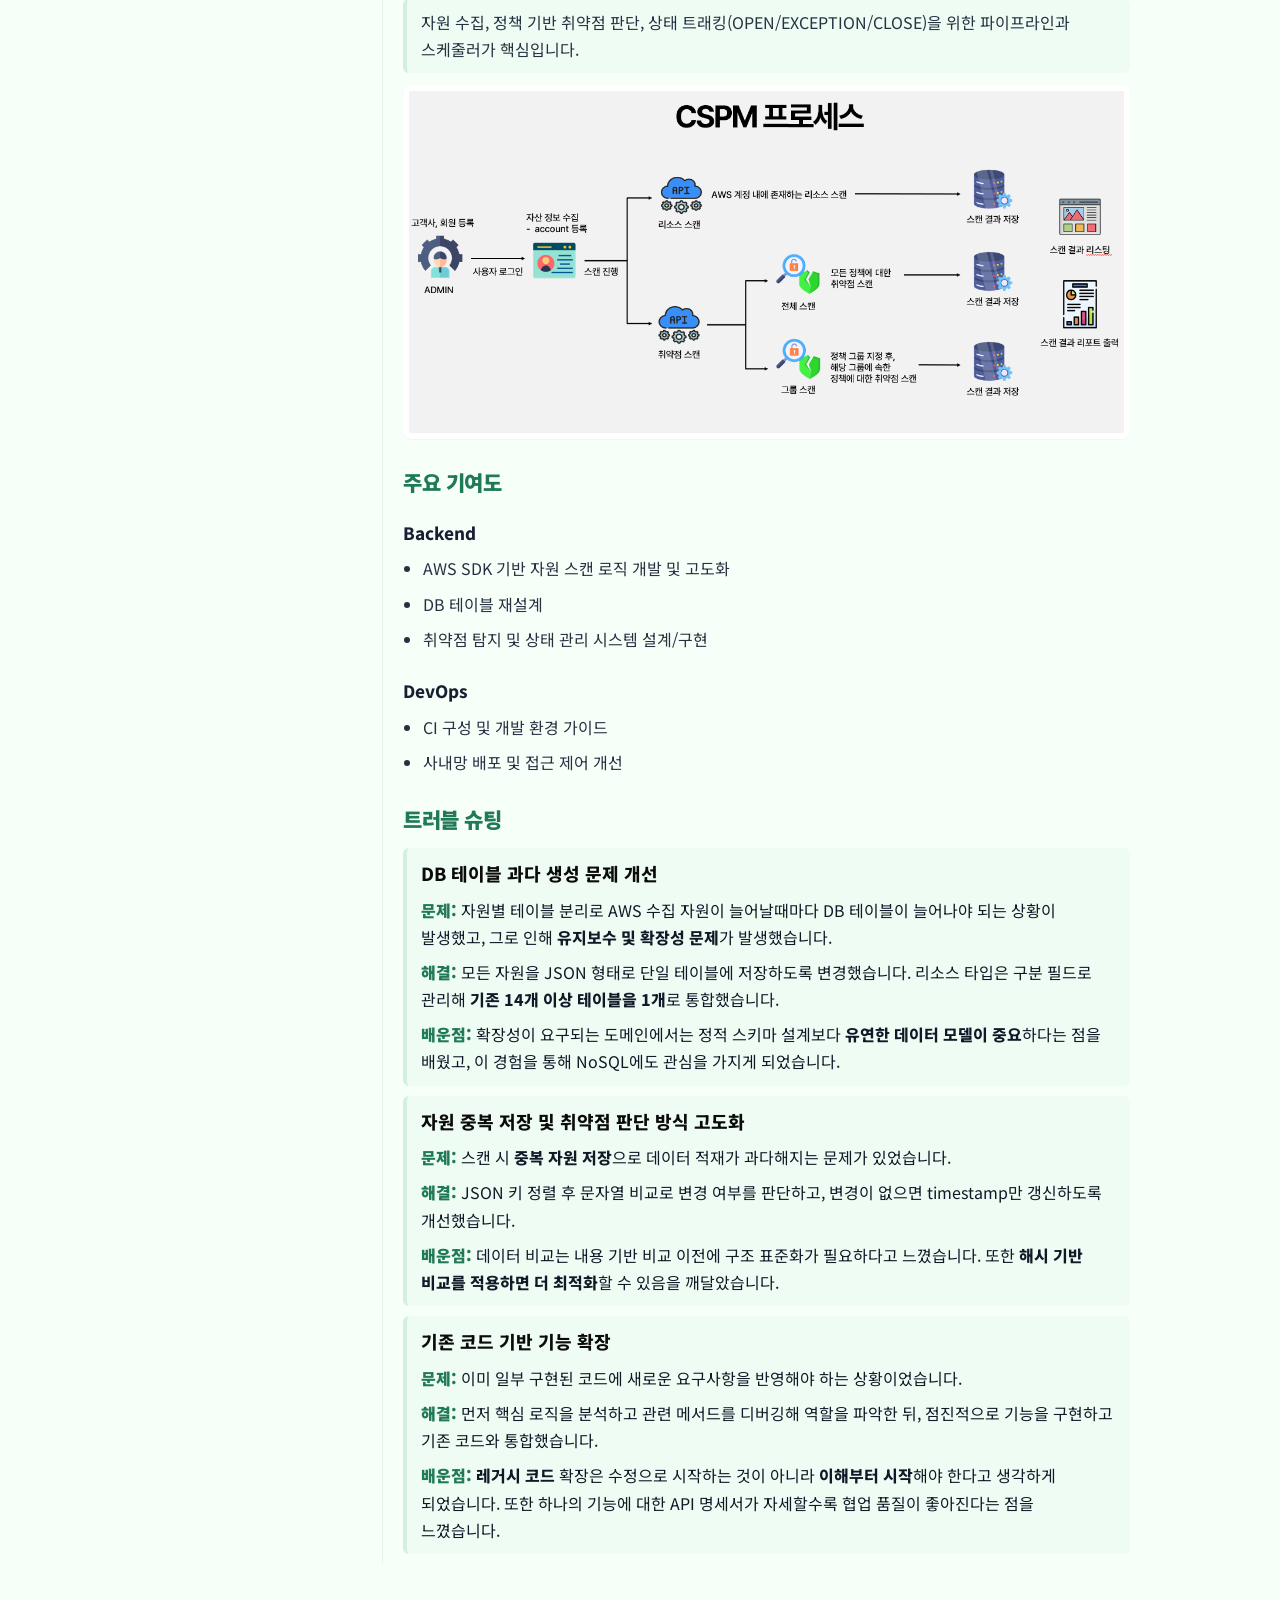
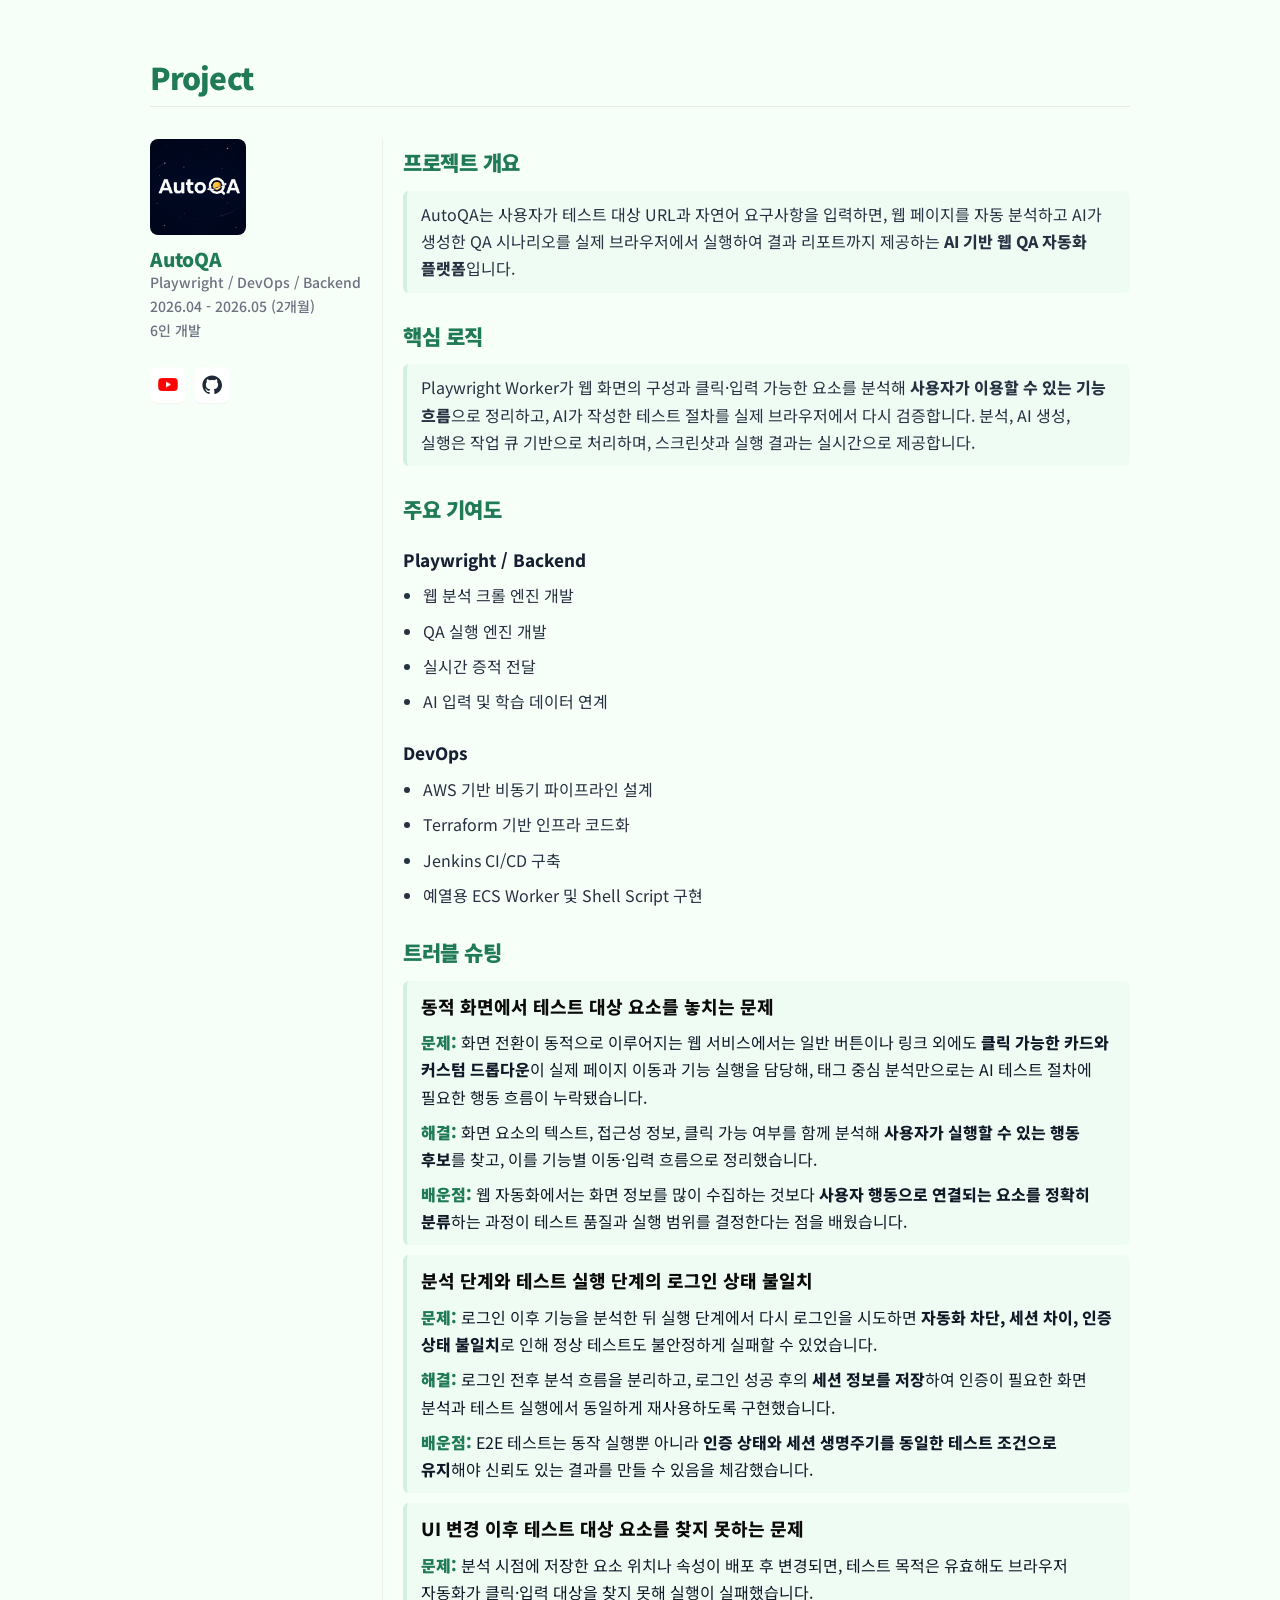
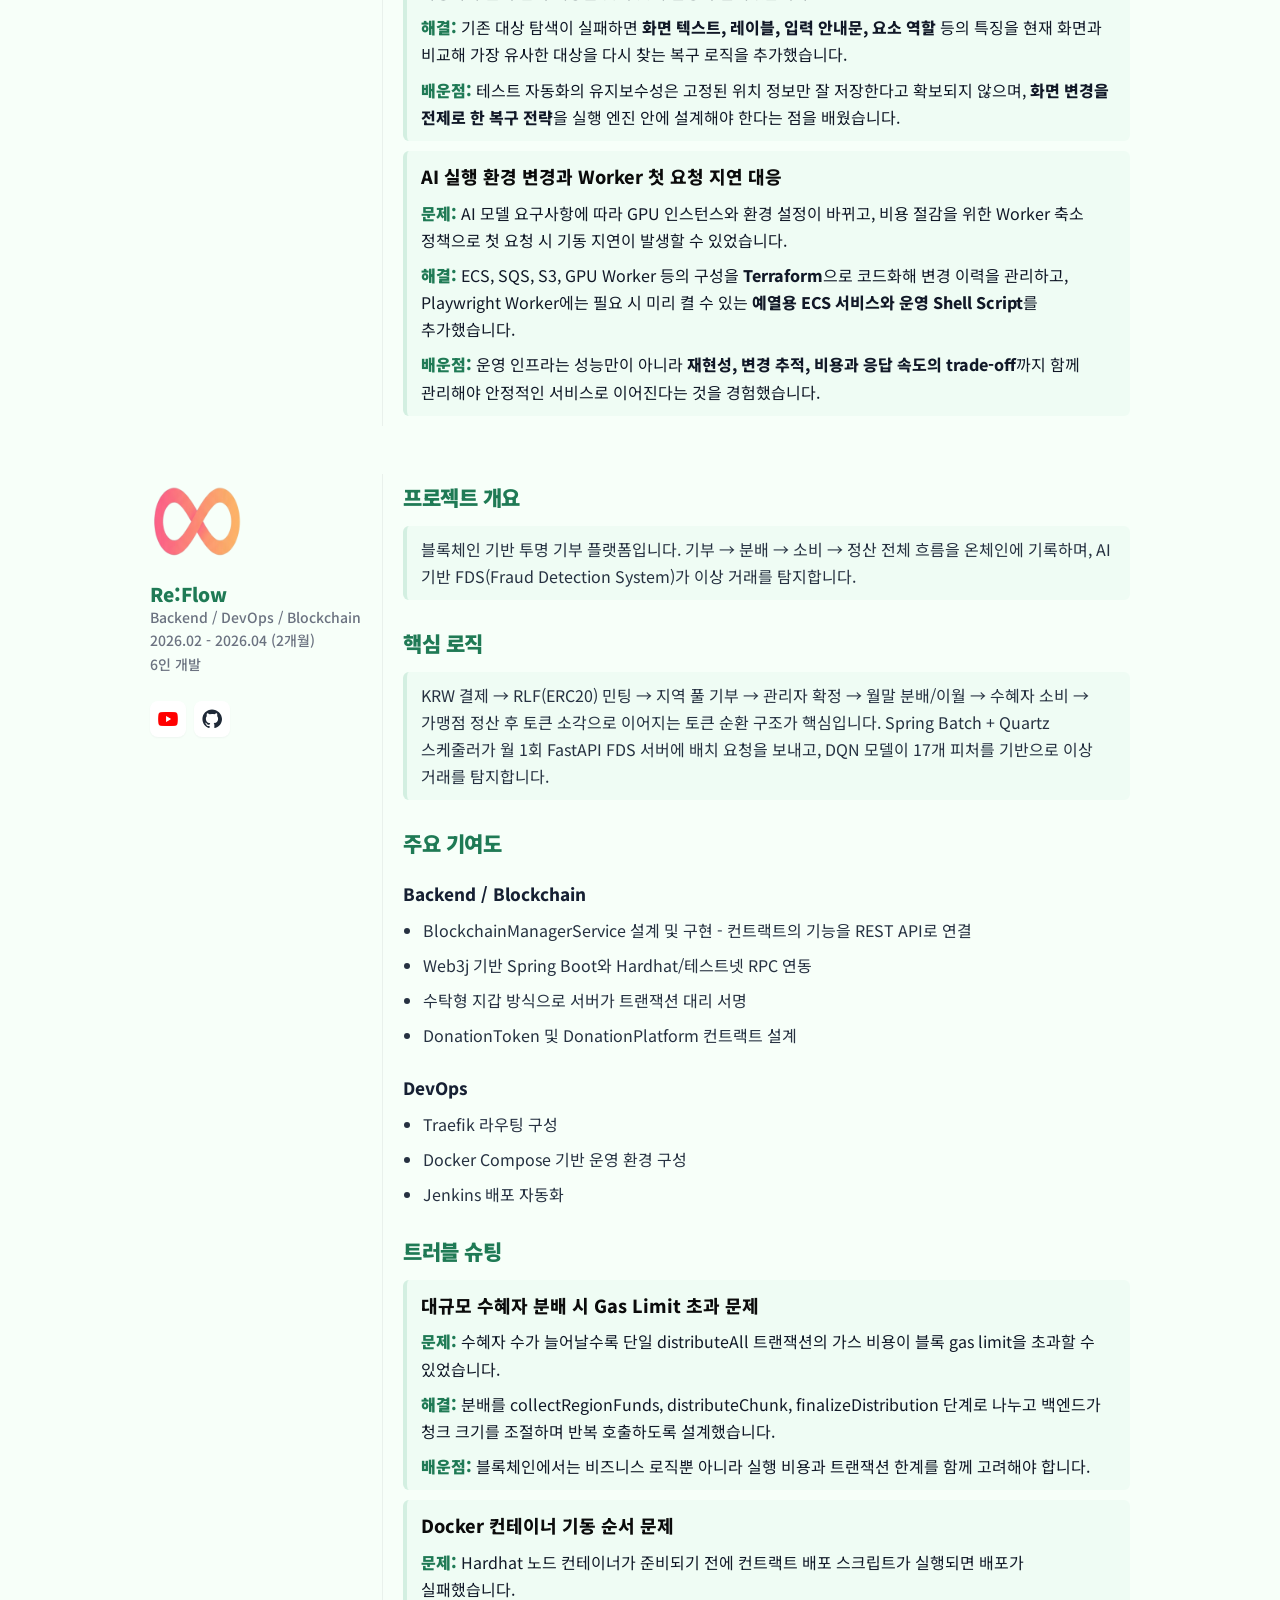
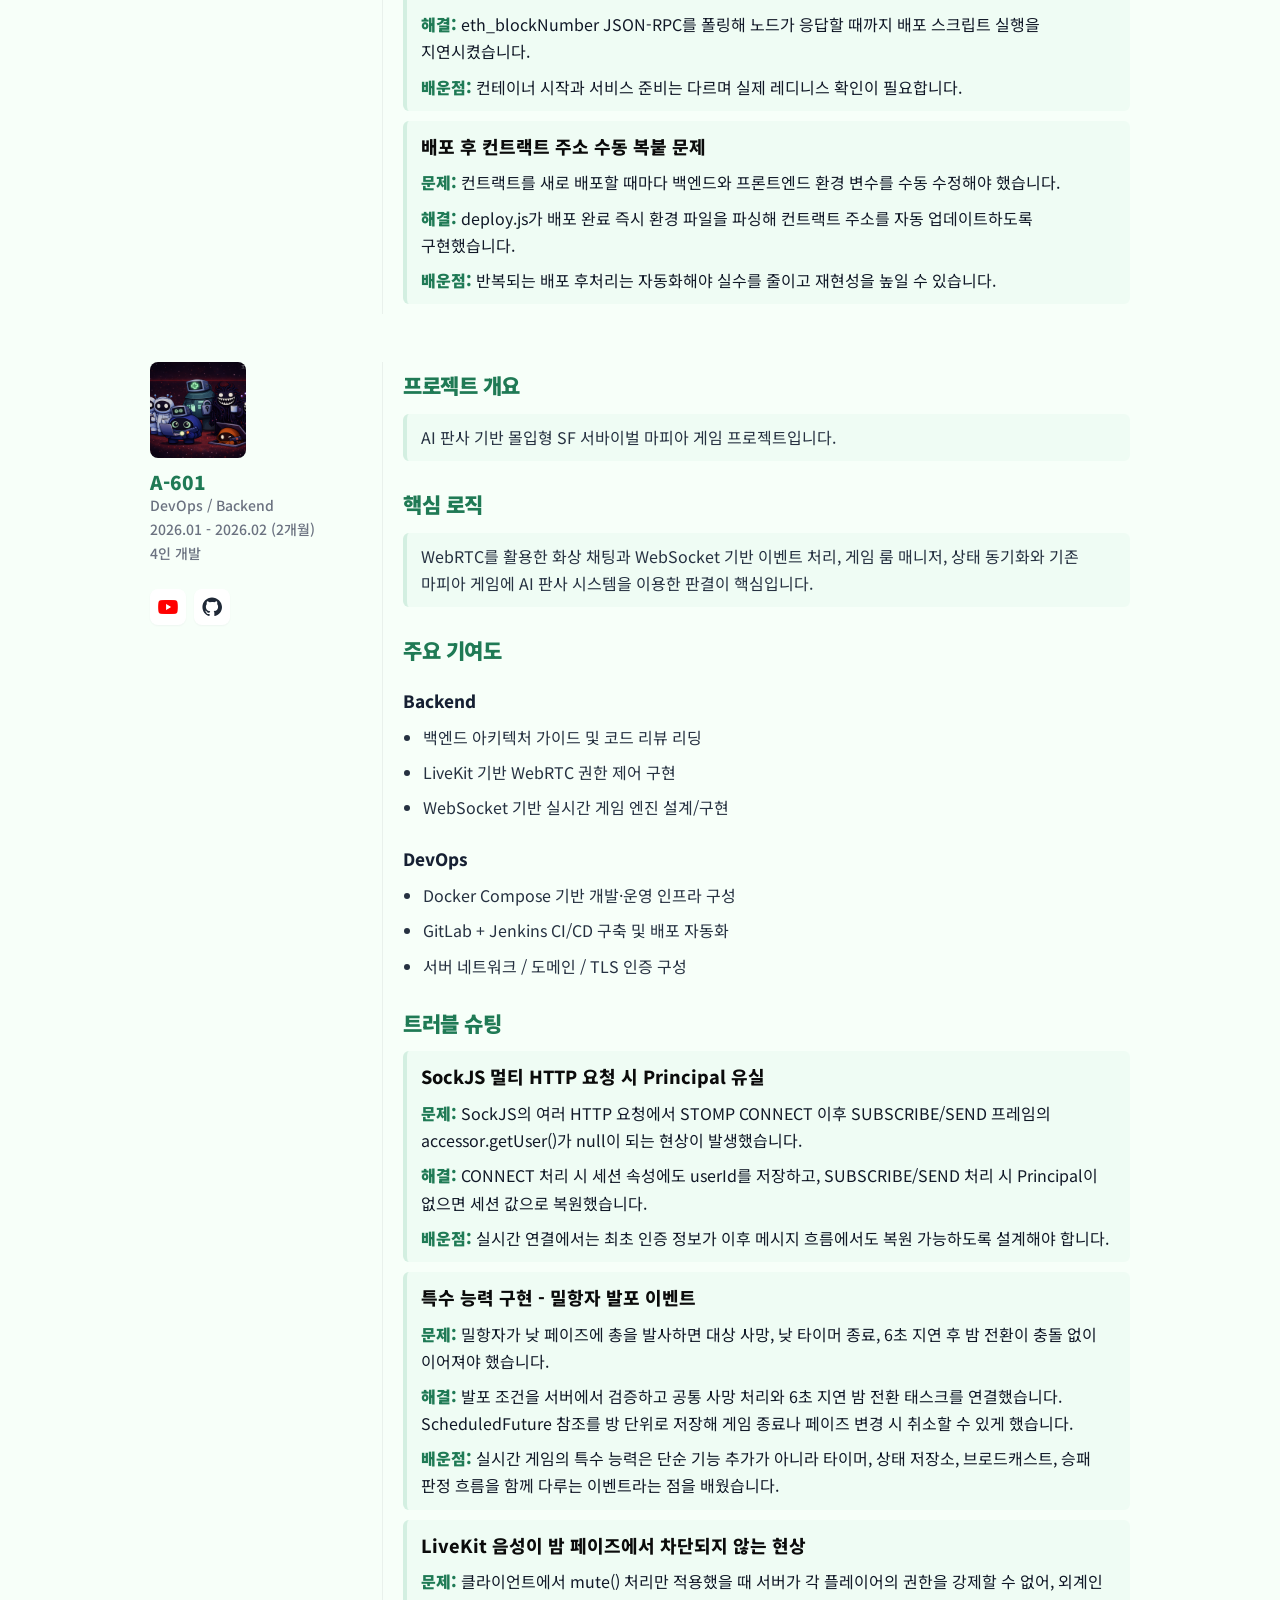
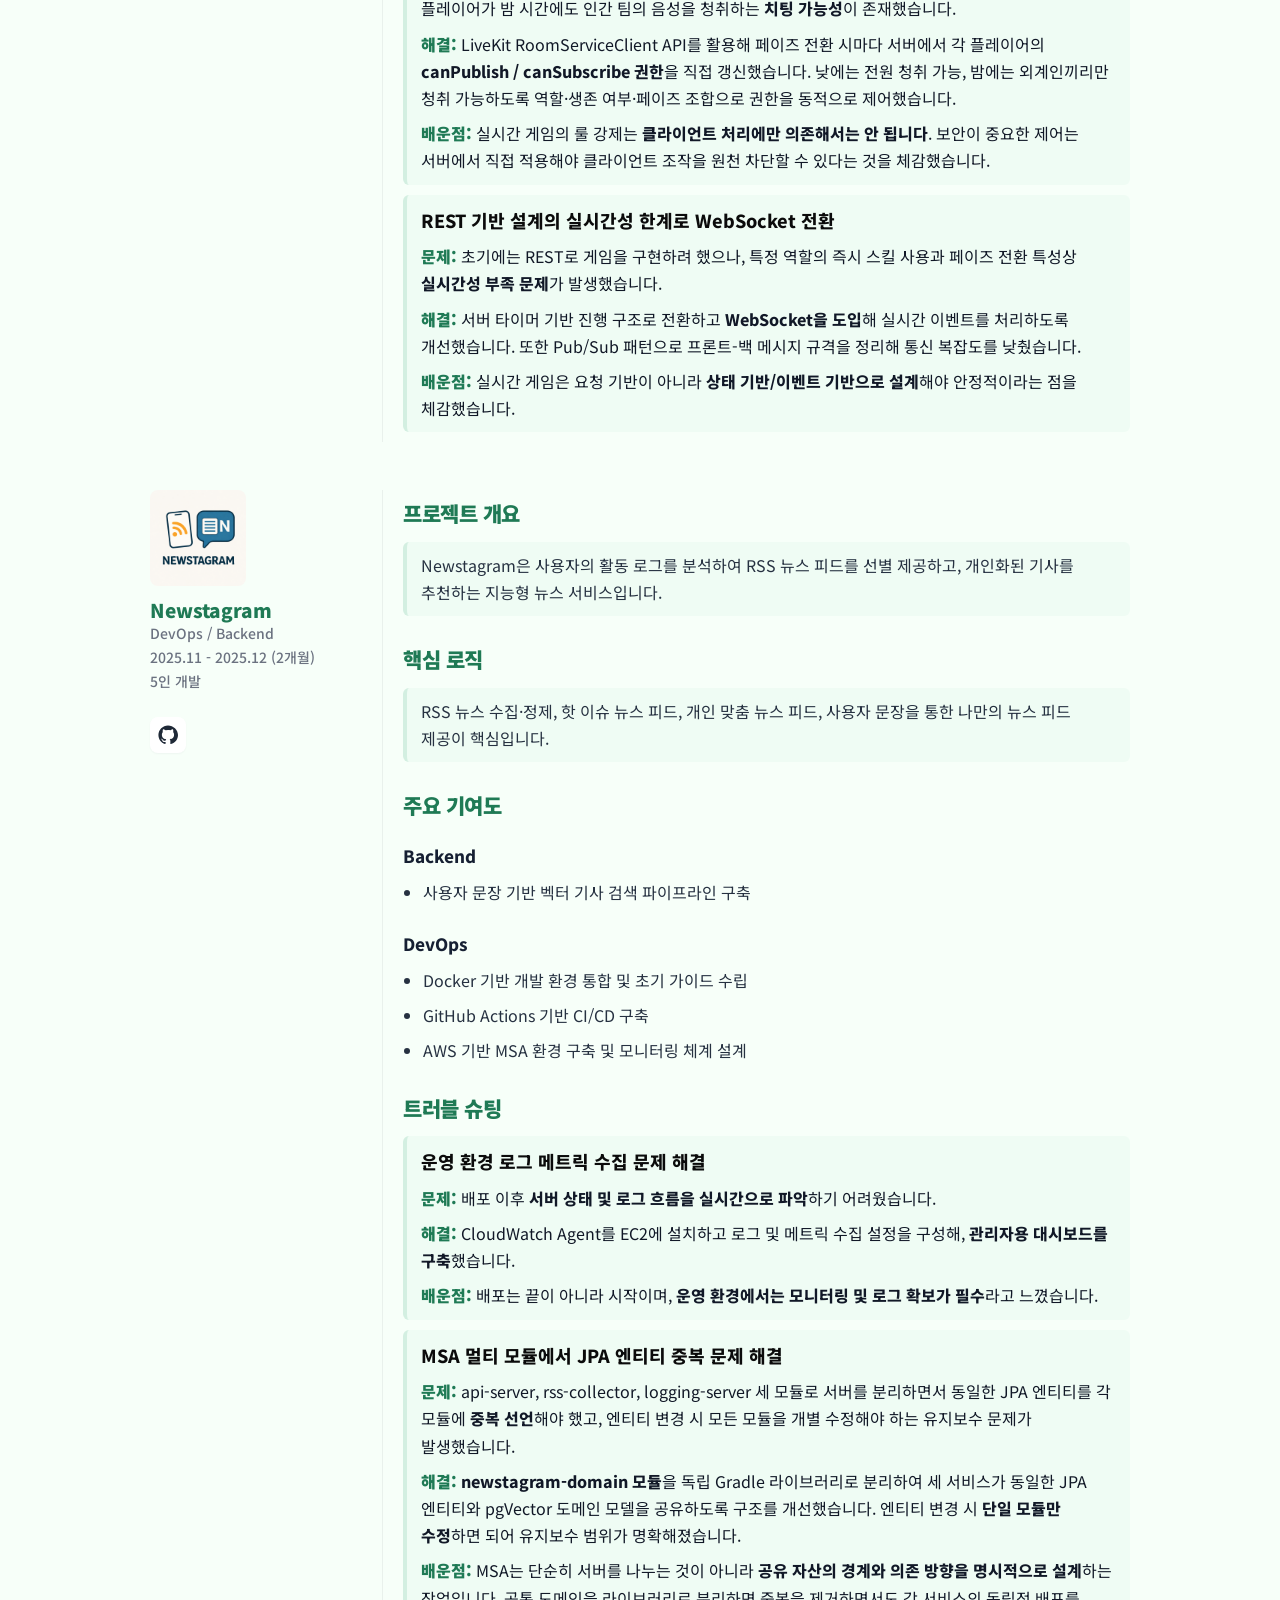
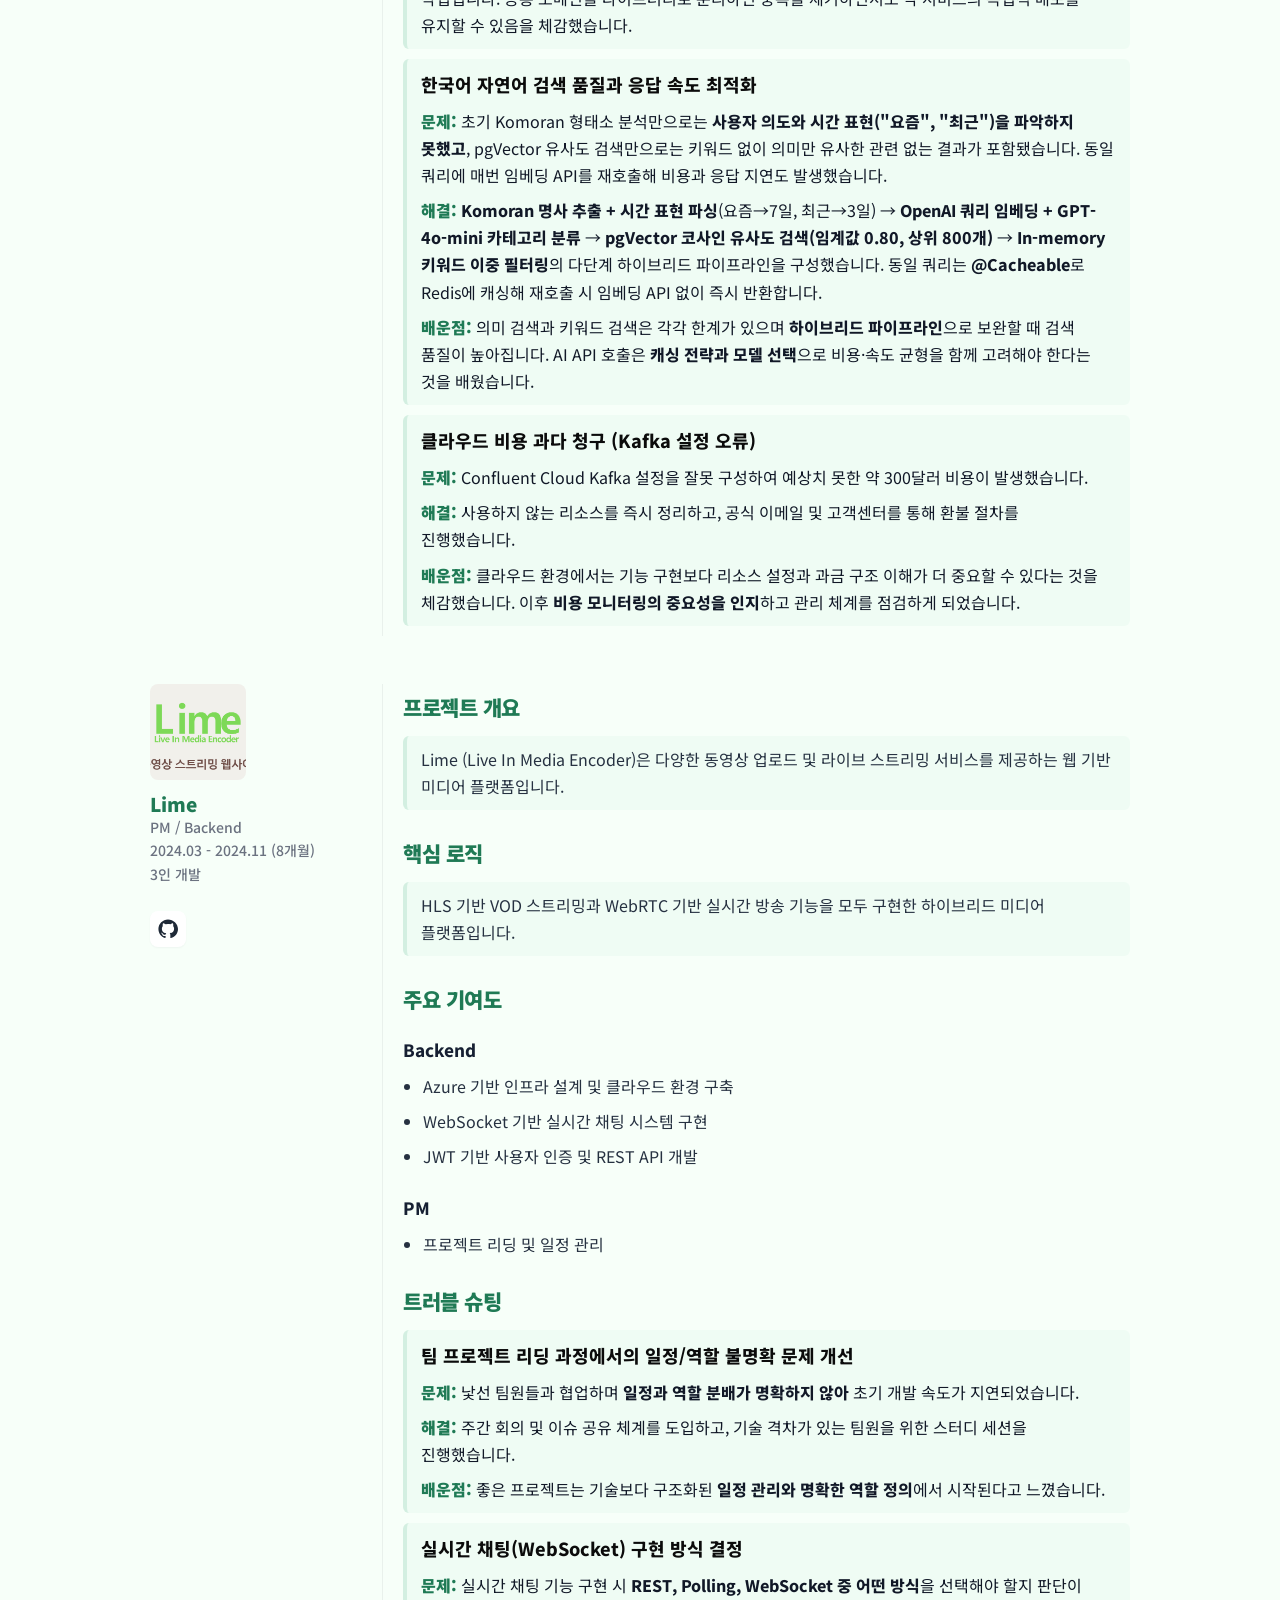
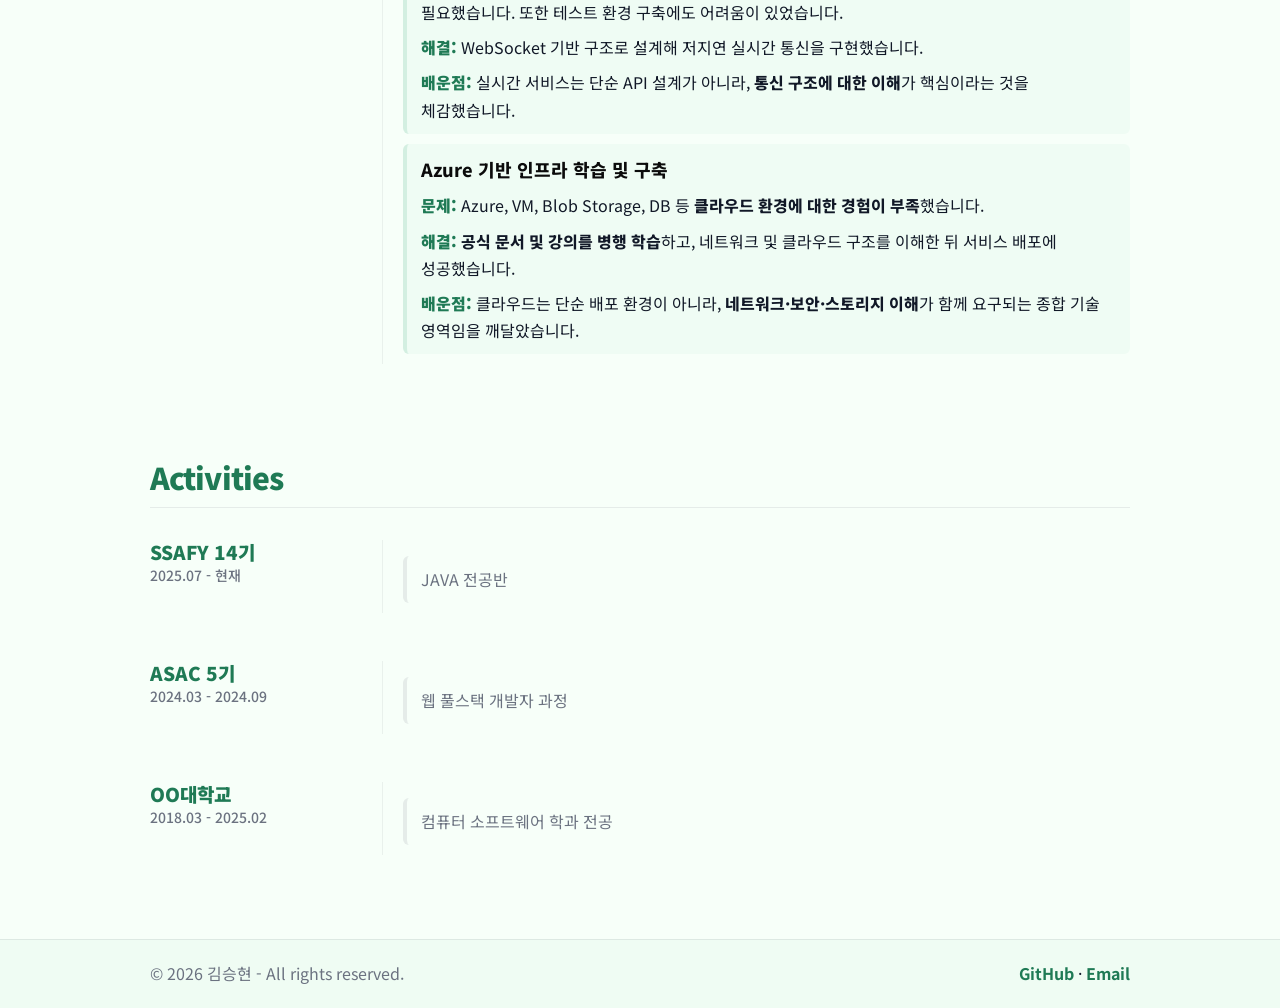
==== commit 2f4aa6d2: "[feat] - 포폴 데이터 JSON화 및 UI 개선 포폴 업데이트" ====
--- a/docs/index.html
+++ b/docs/index.html
@@ -3,11 +3,12 @@
   <head>
     <meta charset="utf-8" />
     <meta name="viewport" content="width=device-width,initial-scale=1" />
-    <title>김승현 — Portfolio</title>
-    <!-- load Noto Sans KR and site stylesheet (cache-bust unchanged) -->
-    <link href="https://fonts.googleapis.com/css2?family=Noto+Sans+KR:wght@300;400;500;700;800&display=swap" rel="stylesheet">
-    <link rel="stylesheet" href="styles.css?v=20260225" />
-    <meta name="description" content="간결한 포트폴리오 템플릿" />
+    <title>김승현 - Portfolio</title>
+    <meta name="description" content="백엔드/DevOps 포트폴리오" />
+    <link rel="preconnect" href="https://fonts.googleapis.com" />
+    <link rel="preconnect" href="https://fonts.gstatic.com" crossorigin />
+    <link href="https://fonts.googleapis.com/css2?family=Noto+Sans+KR:wght@300;400;500;600;700;800;900&display=swap" rel="stylesheet" />
+    <link rel="stylesheet" href="styles.css?v=20260531" />
   </head>
   <body>
     <header class="topbar">
@@ -21,563 +22,35 @@
             <li><a href="#activities">Activities</a></li>
           </ul>
         </nav>
-        <div class="social">
-          <a href="https://github.com/iforcu" target="_blank" rel="noopener" aria-label="GitHub">
-            <img src="assets/github.svg" alt="GitHub" class="icon" />
-          </a>
-          <a href="mailto:tmdgus0844@gmail.com" aria-label="Email" id="email-link">✉️</a>
-        </div>
+        <div class="social" id="social-root"></div>
       </div>
     </header>
 
-    <main class="content">
-      <section id="about" class="section intro">
-        <h2>About</h2>
-        <div class="work-divider" aria-hidden="true"></div>
-        <div class="intro-inner">
-          <div class="photo">
-            <img src="./assets/profile.webp" alt="Profile photo" />
-          </div>
-          <div class="intro-text">
-            <p class="big">안녕하세요. 백엔드 개발자 김승현입니다.</p>
-            <div class="tech-stack">
-                  <h3>Tech Stack</h3>
-                  <div class="tech-badges">
-                    <span class="tech-badge">Spring</span>
-                    <span class="tech-badge">Spring Boot</span>
-                    <span class="tech-badge">Java</span>
-                    <span class="tech-badge">Docker</span>
-                    <span class="tech-badge">PostgreSQL</span>
-                    <span class="tech-badge">Redis</span>
-                    <span class="tech-badge">Nginx</span>
-                    <span class="tech-badge">Jenkins</span>
-                    <span class="tech-badge">Github Action</span>
-                    <span class="tech-badge">Git</span>
-                    <span class="tech-badge">AWS</span>
-                  </div>
-                </div>
+    <main class="content" id="web-root" aria-live="polite">
+      <section class="section loading-state">
+        <h2>Loading</h2>
+        <p class="muted">포트폴리오 데이터를 불러오는 중입니다.</p>
+      </section>
+    </main>
 
-              <div class="certs-inline">
-                <h3>Certification</h3>
-                <div class="cert-badges">
-                  <span class="cert-badge">정보처리기사 — 2025.06</span>
-                  <span class="cert-badge">SQLD — 2025.04</span>
-                  <a class="cert-badge" href="https://www.credly.com/badges/75685925-3f3b-43ec-ad5a-e816ff487d1c/public_url" target="_blank" rel="noopener">
-                    <img src="https://images.credly.com/size/110x110/images/b9feab85-1a43-4f6c-99a5-631b88d5461b/image.png" alt="AWS Certified Developer – Associate" style="width:24px;height:24px;vertical-align:middle;margin-right:4px;" />AWS DVA — 2026.05
-                  </a>
-                </div>
-              </div>
-          </div>
-          <div class="values">
-                <h3>다방면으로 기술을 공부하여 서비스를 구축해보려는 시도를 합니다.</h3>
-                <ul>
-                    <li>단순히 프로그래밍 언어를 공부하는 것이 아닌, <strong>전체적인 프로세스 흐름</strong>을 파악하는 것을 중요하게 생각합니다.</li>
-                    <li><span class="muted-text">"승현님 덕에 개발이 편했어요"</span> 라는 말을 듣는 것이 좋습니다. 초기 환경 구축, 모니터링, CI/CD 작업의 자동화 등 <strong>팀의 생산성 향상</strong>을 위해 적극적으로 기여하고 있습니다.</li>
-                    <li>나만 알고 넘어가는 것이 아니라, 팀원들도 이해할 수 있도록 학습한 내용과 문제 해결 과정을 <strong>문서로 정리하고 공유</strong>하고 있습니다.</li>
-                  </ul>
-
-                <h3>맡은 일에 책임감을 느끼며 잘 마무리 하는 것을 중요하게 여깁니다.</h3>
-                <ul>
-                    <li>자신만이 아는 것이 아니라 해당 코드를 <strong>유지보수</strong>할 뒤에 사람을 위한 <strong>가이드를 제시</strong>합니다.</li>
-                    <li>시간에 따라 자연스럽게 변화하는 서비스에 맞춰 <strong>확장성과 유지보수를 용이</strong>하게 하는 코드를 작성합니다.</li>
-                    <li>단순히 개발을 하는 직군이 아닌 <strong>타 팀과의 협력에 적극적으로 참여</strong>하여, 의견을 내는 것이 더 좋은 서비스를 만들거라 생각합니다.</li>
-                </ul>
-            </div>
-        </div>
-      </section>
-
-      <section id="work" class="section work-section">
-        <h2>Work Experience</h2>
-        <div class="work-divider" aria-hidden="true"></div>
-
-        <div class="work-list">
-          <!-- Entry: KYOBO_DTS -->
-          <div class="work-entry">
-            <div class="work-meta sticky">
-              <img src="assets/KYOBO_DTS.webp" alt="KYOBO_DTS logo" />
-              <div class="info">
-                <h3>KYOBO_DTS CSPM</h3>
-                <span>DevOps / Backend </span>
-                <span>2024.07 - 2024.08 (2개월)</span>
-                <span>6인 개발</span>
-              </div>
-              
-              <div class="meta-links">
-                <a class="meta-link" href="https://www.youtube.com/watch?v=l1heVLMG6bE" target="_blank" rel="noopener" aria-label="Demo">
-                  <img src="assets/Youtube_logo.png" alt="Demo" />
-                  <span class="print-url"><b>Demo</b><br>https://www.youtube.com/watch?v=l1heVLMG6bE</span>
-                </a>
-              </div>
-            </div>
-            <div class="work-content">
-              <h3>🧩 프로젝트 개요</h3>
-              <p>Cloud Security Posture Management(CSPM) 기반으로 AWS 자원을 수집, 스캔하여 취약점을 탐지하고 상태를 관리하는 시스템입니다.</p>
-              <img src="assets/KYOBO_overview.png" alt="프로젝트 개요 이미지" class="project-logo" />
-
-              <h3>⚙️ 핵심 로직</h3>
-              <p>자원 수집, 정책 기반 취약점 판단, 상태 트래킹(OPEN/EXCEPTION/CLOSE)을 위한 파이프라인과 스케줄러가 핵심입니다.</p>
-              <img src="assets/KYOBO_architecture.png" alt="아키텍처 다이어그램" class="project-logo" />
-            
-              <h3>👨‍💻 주요 기여도</h3>
-              <h4> Backend</h4>
-              <p class="quote">
-                1. AWS SDK 기반 자원 스캔 로직 개발 및 고도화<br>
-                2. DB 테이블 재설계<br>
-                3. 취약점 탐지 및 상태 관리 시스템 설계/구현<br>
-              </p>
-
-              <h4> DevOps</h4>
-              <p class="quote">
-                1. CI 구성 및 개발 환경 가이드<br>
-                2. 사내망 배포 및 접근 제어 개선<br>
-              </p>
-
-              <h3>🧯 트러블 슈팅</h3>
-              <p class="quote">
-                <strong>DB 테이블 과다 생성 문제 개선 </strong>
-                <span class="quote-detail muted">문제: 자원별 테이블 분리로 AWS 수집 자원이 늘어날때마다 DB 테이블이 늘어나야 되는 상황 발생 그로 인해 <strong>유지보수 및 확장성 문제</strong> 발생.</span>
-                <span class="quote-detail muted">해결: 모든 자원을 JSON 형태로 단일 테이블에 저장하도록 변경. 리소스 타입은 구분 필드로 관리해 <strong>기존 14개 이상 테이블을 1개</strong>로 통합.</span>
-                <span class="quote-detail muted">배운점: 확장성이 요구되는 도메인에서는 “정적 스키마 설계”보다 <strong>“유연한 데이터 모델”이 중요</strong>하고 생각하게 되었습니다. 이로 인해 NoSQL에 관심을 가지게 되었습니다.</span>
-              </p>
-              
-              <p class="quote">
-                <strong>자원 중복 저장 및 취약점 판단 방식 고도화</strong>
-                <span class="quote-detail muted">문제: 스캔 시 <strong>중복 자원 저장</strong>으로 데이터 적재가 과다.</span>
-                <span class="quote-detail muted">해결: JSON 키 정렬 후 문자열 비교로 변경 여부 판단해 변경이 없으면 timestamp만 갱신.</span>
-                <span class="quote-detail muted">배운점: 데이터 비교는 “내용 기반 비교”가 아닌 “구조 표준화 후 비교”가 필요하다고 느낍니다. 또한 <strong>해시 기반의 비교를 하면 더 최적화</strong>를 할 수 있다는 것을 깨달았습니다.</span>
-              </p>
-
-              <p class="quote">
-                <strong>기존 코드 기반 기능 확장</strong>
-                <span class="quote-detail muted">문제: 이미 일부 구현된 코드에 새로운 요구사항을 반영해야 하는 상황</span>
-                <span class="quote-detail muted">해결: 먼저 핵심 로직을 분석하고 관련 메서드를 디버깅해 역할을 파악한 뒤, 점진적으로 기능을 구현하고 기존 코드와 통합.</span>
-                <span class="quote-detail muted">배운점: <strong>레거시 코드</strong> 확장은 수정으로 시작하는게 아니라 <strong>이해부터 시작</strong>해야 된다고 생각하게 되었습니다. 또한 하나의 기능에 대한 API 명세서가 자세할수록 얼마나 좋은지 느끼게 되었습니다.</span>
-              </p>
-            </div>
-          </div>
-
-        </div>
-      </section>
-
-      <section id="project" class="section projects">
-        <h2>Project</h2>
-        <div class="work-divider" aria-hidden="true"></div>
-
-
-          <div class="work-list">
-            <!-- Project: AutoQA -->
-            <div class="work-entry">
-              <div class="work-meta sticky">
-                  <!-- TODO: AutoQA 로고 이미지 경로를 교체하세요. -->
-                  <img src="assets/autoqa.webp" alt="AutoQA logo" class="no-pad" />
-                  <div class="info">
-                    <h3>AutoQA</h3>
-                    <span>Playwright / DevOps / Backend</span>
-                    <span>2026.04 - 2026.05 (2개월)</span>
-                    <span>6인 개발</span>
-                  </div>
-                  <div class="meta-links">
-                    <!-- TODO: AutoQA Demo 링크를 입력하세요. -->
-                    <a class="meta-link" href="https://youtu.be/ZZ0NRTQ7WQA" target="_blank" rel="noopener" aria-label="Demo">
-                      <img src="assets/Youtube_logo.png" alt="Demo" />
-                      <span class="print-url"><b>Demo</b><br>[AutoQA Demo URL]</span>
-                    </a>
-                    <!-- TODO: AutoQA Repository 링크를 입력하세요. -->
-                    <a class="meta-link" href="#" target="_blank" rel="noopener" aria-label="Repo">
-                      <img src="assets/github.svg" alt="GitHub" />
-                      <span class="print-url"><b>Repo</b><br>[AutoQA Repository URL]</span>
-                    </a>
-                  </div>
-                </div>
-              <div class="work-content">
-                <h3>🧩 프로젝트 개요</h3>
-                <p>AutoQA는 사용자가 테스트 대상 URL과 자연어 요구사항을 입력하면, 웹 페이지를 자동 분석하고 AI가 생성한 QA 시나리오를 실제 브라우저에서 실행하여 결과 리포트까지 제공하는 <strong>AI 기반 웹 QA 자동화 플랫폼</strong>입니다.</p>
-
-                <h3>⚙️ 핵심 로직</h3>
-                <p>Playwright Worker가 웹 화면의 구성과 클릭·입력 가능한 요소를 분석해 <strong>사용자가 이용할 수 있는 기능 흐름</strong>으로 정리하고, AI가 작성한 테스트 절차를 실제 브라우저에서 다시 검증합니다. 분석, AI 생성, 실행은 작업 큐 기반으로 처리하며, 스크린샷과 실행 결과는 실시간으로 제공합니다.</p>
-
-                <h3>👨‍💻 주요 기여도</h3>
-                <h4>Playwright / Backend</h4>
-                <p class="quote">
-                  1. 웹 분석 크롤 엔진 개발 <br>
-                  2. QA 실행 엔진 개발 <br>
-                  3. 실시간 증적 전달 <br>
-                  4. AI 입력 및 학습 데이터 연계 <br>
-                </p>
-
-                <h4>DevOps</h4>
-                <p class="quote">
-                  1. AWS 기반 비동기 파이프라인 설계 <br>
-                  2. Terraform 기반 인프라 코드화 <br>
-                  3. Jenkins CI/CD 구축 <br>
-                  4. 예열용 ECS Worker 및 Shell Script 구현 <br>
-                </p>
-
-                <h3>🧯 트러블 슈팅</h3>
-                <p class="quote">
-                  <strong>동적 화면에서 테스트 대상 요소를 놓치는 문제</strong>
-                  <span class="quote-detail muted">문제: 화면 전환이 동적으로 이루어지는 웹 서비스에서는 일반 버튼이나 링크 외에도 <strong>클릭 가능한 카드와 커스텀 드롭다운</strong>이 실제 페이지 이동과 기능 실행을 담당해, 태그 중심 분석만으로는 AI 테스트 절차에 필요한 행동 흐름이 누락됐습니다.</span>
-                  <span class="quote-detail muted">해결: 화면 요소의 텍스트, 접근성 정보, 클릭 가능 여부를 함께 분석해 <strong>사용자가 실행할 수 있는 행동 후보</strong>를 찾고, 이를 기능별 이동·입력 흐름으로 정리했습니다.</span>
-                  <span class="quote-detail muted">배운점: 웹 자동화에서는 화면 정보를 많이 수집하는 것보다, <strong>사용자 행동으로 연결되는 요소를 정확히 분류</strong>하는 과정이 테스트 품질과 실행 범위를 결정한다는 점을 배웠습니다.</span>
-                </p>
-                <p class="quote">
-                  <strong>분석 단계와 테스트 실행 단계의 로그인 상태 불일치</strong>
-                  <span class="quote-detail muted">문제: 로그인 이후 기능을 분석한 뒤 실행 단계에서 다시 로그인을 시도하면 <strong>자동화 차단, 세션 차이, 인증 상태 불일치</strong>로 인해 정상 테스트도 불안정하게 실패할 수 있었습니다.</span>
-                  <span class="quote-detail muted">해결: 로그인 전후 분석 흐름을 분리하고, 로그인 성공 후의 <strong>세션 정보를 저장</strong>하여 인증이 필요한 화면 분석과 테스트 실행에서 동일하게 재사용하도록 구현했습니다.</span>
-                  <span class="quote-detail muted">배운점: E2E 테스트는 동작 실행뿐 아니라 <strong>인증 상태와 세션 생명주기를 동일한 테스트 조건으로 유지</strong>해야 신뢰도 있는 결과를 만들 수 있음을 체감했습니다.</span>
-                </p>
-                <p class="quote">
-                  <strong>UI 변경 이후 테스트 대상 요소를 찾지 못하는 문제</strong>
-                  <span class="quote-detail muted">문제: 분석 시점에 저장한 요소 위치나 속성이 배포 후 변경되면, 테스트 목적은 유효해도 브라우저 자동화가 클릭·입력 대상을 찾지 못해 실행이 실패했습니다.</span>
-                  <span class="quote-detail muted">해결: 기존 대상 탐색이 실패하면 <strong>화면 텍스트, 레이블, 입력 안내문, 요소 역할</strong> 등의 특징을 현재 화면과 비교해 가장 유사한 대상을 다시 찾는 복구 로직을 추가했습니다.</span>
-                  <span class="quote-detail muted">배운점: 테스트 자동화의 유지보수성은 고정된 위치 정보만 잘 저장한다고 확보되지 않으며, <strong>화면 변경을 전제로 한 복구 전략</strong>을 실행 엔진 안에 설계해야 한다는 점을 배웠습니다.</span>
-                </p>
-                <p class="quote">
-                  <strong>AI 실행 환경 변경과 Worker 첫 요청 지연 대응</strong>
-                  <span class="quote-detail muted">문제: AI 모델 요구사항에 따라 GPU 인스턴스와 환경 설정이 바뀌고, 비용 절감을 위한 Worker 축소 정책으로 첫 요청 시 기동 지연이 발생할 수 있었습니다.</span>
-                  <span class="quote-detail muted">해결: ECS, SQS, S3, GPU Worker 등의 구성을 <strong>Terraform</strong>으로 코드화해 변경 이력을 관리하고, Playwright Worker에는 필요 시 미리 켤 수 있는 <strong>예열용 ECS 서비스와 운영 Shell Script</strong>를 추가했습니다.</span>
-                  <span class="quote-detail muted">배운점: 운영 인프라는 성능만이 아니라 <strong>재현성, 변경 추적, 비용과 응답 속도의 trade-off</strong>까지 함께 관리해야 안정적인 서비스로 이어진다는 것을 경험했습니다.</span>
-                </p>
-              </div>
-            </div>
-
-            <!-- Project: Re:Flow -->
-            <div class="work-entry">
-              <div class="work-meta sticky">
-                  <img src="assets/reflow.webp" alt="Re:Flow logo" class="no-pad" />
-                  <div class="info">
-                    <h3>Re:Flow</h3>
-                    <span>Backend / DevOps / BlockChain</span>
-                    <span>2026.02 - 2026.04 (2개월)</span>
-                    <span>6인 개발</span>
-                  </div>
-                  <div class="meta-links">
-                    <a class="meta-link" href="https://www.youtube.com/watch?v=xFN0yGX486A" target="_blank" rel="noopener" aria-label="Demo">
-                      <img src="assets/Youtube_logo.png" alt="Demo" />
-                      <span class="print-url"><b>Demo</b><br>https://www.youtube.com/watch?v=xFN0yGX486A/</span>
-                    </a>
-                    <a class="meta-link" href="https://github.com/Gwanak-Mountain-wild-boar/Re-Flow" target="_blank" rel="noopener" aria-label="Repo">
-                      <img src="assets/github.svg" alt="GitHub" />
-                      <span class="print-url"><b>Repo</b><br>https://github.com/Gwanak-Mountain-wild-boar/Re-Flow</span>
-                    </a>
-                  </div>
-                </div>
-              <div class="work-content">
-                <h3>🧩 프로젝트 개요</h3>
-                <p>블록체인 기반 투명 기부 플랫폼입니다. <br>기부 → 분배 → 소비 → 정산 전체 흐름을 온체인에 기록하며, <br>AI 기반 FDS(Fraud Detection System)가 이상 거래를 탐지합니다.</p>
-
-                <h3>⚙️ 핵심 로직</h3>
-                <p>KRW 결제 → RLF(ERC20) 민팅 → 지역 풀 기부 → 관리자 확정 → 월말 분배/이월 → 수혜자 소비 → 가맹점 정산 후 토큰 소각으로 이어지는 토큰 순환 구조가 핵심입니다. <br> Spring Batch + Quartz 스케줄러가 월 1회 FastAPI FDS 서버에 배치 요청을 보내고, DQN 모델이 17개 피처를 기반으로 이상 거래를 탐지합니다.</p>
-
-                <h3>👨‍💻 주요 기여도</h3>
-                <h4>Backend</h4>
-                <p class="quote">
-                  1. BlockchainManagerService 설계 및 구현 — 컨트랙트의 모든 기능을 REST API<br>
-                  2. Web3j 기반 Spring Boot ↔ Hardhat, 테스트넷  RPC 연동<br>
-                  3. 수탁형 지갑 방식 채택 — 서버가 어드민 지갑으로 트랜잭션 대행 서명<br>
-                </p>
-
-                <h4>DevOps</h4>
-                <p class="quote">
-                  1. Traefik 리버스 프록시 구성 — 경로 기반 라우팅으로 단일 도메인 멀티 서비스 운영 + Let's Encrypt TLS 자동 발급<br>
-                  2. Docker Compose 3단계 분리 — 로컬 인프라 / 서버 인프라 / 애플리케이션 컨테이너 환경별 독립 관리<br>
-                  3. Jenkins CI/CD 파이프라인 — GitLab Webhook + 15개 환경변수 + Gradle 빌드/배포/헬스체크 자동화<br>
-                  4. Dozzle(실시간 로그), Redis Commander 등 운영 관측 도구 통합<br>
-                </p>
-
-                <h4>BlockChain</h4>
-                <p class="quote">
-                  1. DonationToken.sol — ERC20 + Ownable 기반 커스텀 토큰, 소유권 DonationPlatform 컨트랙트로 이전<br>
-                  2. DonationPlatform.sol — 5개 역할, 6개 데이터 구조, 14개 이벤트 설계, ReentrancyGuard 적용으로 재진입 공격 차단<br>
-                  3. 배포 자동화 스크립트(deploy.js) — 배포 후 .env를 컨트랙트 주소로 자동 갱신, Hardhat 로컬 및 Sepolia 테스트넷 검증 완료<br>
-                </p>
-
-                <h3>🧯 트러블 슈팅</h3>
-                <p class="quote">
-                  <strong>컨트랙트 재배포 시 백엔드/프론트엔드 주소 불일치 문제</strong>
-                  <span class="quote-detail muted">문제: 스마트 컨트랙트를 수정·재배포할 때마다 백엔드·프론트엔드 <strong>.env 파일에 컨트랙트 주소를 수동으로 복사</strong>해야 했고, 팀원 간 주소 불일치로 <strong>트랜잭션 실패</strong>가 반복됐습니다. Sepolia 테스트넷과 로컬 Hardhat 환경 모두에서 동일한 문제가 발생했습니다.</span>
-                  <span class="quote-detail muted">해결: <strong>deploy.js</strong>가 배포 완료 즉시 <strong>backend/.env</strong>와 <strong>frontend/.env</strong>를 Node.js fs로 파싱하여 컨트랙트 주소를 <strong>정규식 치환으로 자동 업데이트</strong>하도록 구현했습니다. Sepolia 테스트넷과 로컬 Hardhat 모두 동일 스크립트로 처리하며, <strong>Docker 볼륨 마운트</strong>로 컨테이너 내 배포 시에도 호스트 파일이 갱신되도록 설정했습니다.</span>
-                  <span class="quote-detail muted">배운점: <strong>반복되는 수동 설정 작업</strong>은 실수의 온상입니다. 배포 스크립트가 <strong>환경 설정까지 자동으로 갱신</strong>하도록 자동화 범위를 넓히면 팀 전체의 개발 사이클 신뢰도가 높아진다는 것을 체감했습니다.</span>
-                </p>
-                <p class="quote">
-                  <strong>Docker 컨테이너 기동 순서로 인한 컨트랙트 배포 실패</strong>
-                  <span class="quote-detail muted">문제: Hardhat 노드 컨테이너가 완전히 준비되기 전에 컨트랙트 배포 스크립트가 실행되어 <strong>RPC 연결 실패로 배포가 중단</strong>됐습니다. Docker Compose의 depends_on만으로는 서비스의 실제 준비 상태를 보장할 수 없었습니다.</span>
-                  <span class="quote-detail muted">해결: <strong>start.sh</strong>에서 <strong>eth_blockNumber JSON-RPC를 wget으로 폴링</strong>하여 Hardhat 노드가 응답을 반환할 때까지 배포 스크립트 실행을 지연시켰습니다. 노드 레디니스가 확인된 후에만 deploy.js를 실행해 배포 순서를 보장했습니다.</span>
-                  <span class="quote-detail muted">배운점: Docker Compose의 <strong>depends_on</strong>은 컨테이너 시작만 보장할 뿐 서비스 준비 여부는 보장하지 않습니다. 실제 서비스 레디니스는 <strong>헬스체크 폴링으로 직접 확인</strong>해야 한다는 것을 배웠습니다.</span>
-                </p>
-                <p class="quote">
-                  <strong>대규모 수혜자 분배 시 Gas Limit 초과 문제</strong>
-                  <span class="quote-detail muted">문제: 수혜자 수가 증가할수록 단일 <strong>distributeAll 트랜잭션</strong>의 가스 비용이 블록 gas limit을 초과하여 트랜잭션이 실패했고, 수혜자 규모에 따라 <strong>분배 자체가 불가능한 상태</strong>가 발생했습니다.</span>
-                  <span class="quote-detail muted">해결: 분배 로직을 <strong>collectRegionFunds(잠금) → distributeChunk(청크 반복) → finalizeDistribution(완료)</strong> 3단계로 분리하고, 백엔드가 청크 크기를 조절하며 반복 호출하는 방식으로 임의의 수혜자 수를 처리할 수 있도록 설계했습니다. Web3j의 <strong>트랜잭션 receipt 폴링</strong>으로 각 청크 완료 여부를 확인한 뒤 다음 단계를 진행했습니다.</span>
-                  <span class="quote-detail muted">배운점: 블록체인은 <strong>단일 트랜잭션의 연산량에 상한</strong>이 있습니다. 대용량 처리 로직은 처음부터 <strong>청크 분할과 단계별 상태 추적</strong>을 고려해 설계해야 임의의 규모에서도 안정적으로 동작한다는 것을 실감했습니다.</span>
-                </p>
-              </div>
-            </div>
-
-            <!-- Project: AI Judge -->
-            <div class="work-entry">
-              <div class="work-meta sticky">
-                  <img src="assets/ai_judge.webp" alt="AI Judge logo"  class="no-pad" />
-                  <div class="info">
-                    <h3>A - 601</h3>
-                    <span>DevOps / Backend </span>
-                    <span>2026.01 - 2026.02 (2개월)</span>
-                    <span>4인 개발</span>
-                  </div>
-                  <div class="meta-links">
-                    <a class="meta-link" href="https://youtu.be/uDAVEmG2AUs" target="_blank" rel="noopener" aria-label="Demo">
-                      <img src="assets/Youtube_logo.png" alt="Demo" />
-                      <span class="print-url"><b>Demo</b><br>https://youtu.be/uDAVEmG2AUs</span>
-                    </a>
-                    <a class="meta-link" href="https://github.com/A-601" target="_blank" rel="noopener" aria-label="Repo">
-                      <img src="assets/github.svg" alt="GitHub" />
-                      <span class="print-url"><b>Repo</b><br>https://github.com/A-601</span>
-                    </a>
-                  </div>
-                </div>
-              <div class="work-content">
-                <h3>🧩 프로젝트 개요</h3>
-                <p>AI 판사 기반 몰입형 SF 서바이벌 마피아 게임 프로젝트입니다. </p>
-
-                <h3>⚙️ 핵심 로직</h3>
-                <p>WebRTC를 활용한 화상 채팅과, WebSocket 기반의 이벤트 처리, 게임 룸 매니저, 상태 동기화와 기존 마피아 게임에 AI 판사 시스템을 이용한 판결이 핵심입니다. </p>
-
-                <h3>👨‍💻 주요 기여도</h3>
-                <h4>Backend</h4>
-                <p class="quote">
-                  1. 백엔드 아키텍처 가이드 및 코드 리뷰 리딩<br>
-                  2. Livekit 기반 WebRTC 권한 제어 구현<br>
-                  3. WebSocket 기반 실시간 게임 엔진 설계/구현<br>
-                </p>
-
-                <h4>DevOps</h4>
-                <p class="quote">
-                  1. Docker Compose 기반 개발·운영 인프라 구성<br>
-                  2. GitLab + Jenkins CI/CD 구축 및 배포 자동화<br>
-                  3. 서버 네트워크 / 도메인 / TLS 인증 구성<br>
-                </p>
-
-                <h3>🧯 트러블 슈팅</h3>
-                <p class="quote">
-                  <strong>LiveKit 음성이 밤 페이즈에서 차단되지 않는 현상</strong>
-                  <span class="quote-detail muted">문제: 클라이언트에서 <strong>mute() 처리</strong>만 적용했을 때 서버가 각 플레이어의 권한을 강제할 수 없어, 외계인 플레이어가 밤 시간에도 인간 팀의 음성을 청취하는 <strong>치팅 가능성</strong>이 존재했습니다.</span>
-                  <span class="quote-detail muted">해결: <strong>LiveKit RoomServiceClient API</strong>를 활용해 페이즈 전환 시마다 서버에서 각 플레이어의 <strong>canPublish / canSubscribe 권한</strong>을 직접 갱신했습니다. 낮에는 전원 청취 가능, 밤에는 외계인끼리만 청취 가능하도록 역할·생존 여부·페이즈 조합으로 권한을 동적으로 제어했습니다.</span>
-                  <span class="quote-detail muted">배운점: 실시간 게임의 룰 강제는 <strong>클라이언트 처리에만 의존해서는 안 됩니다</strong>. 보안이 중요한 제어는 서버에서 직접 적용해야 클라이언트 조작을 원천 차단할 수 있다는 것을 체감했습니다.</span>
-                </p>
-                <p class="quote">
-                  <strong>Nginx 리버스 프록시에서 컨테이너 미기동 시 500 에러</strong>
-                  <span class="quote-detail muted">문제: <strong>proxy_pass http://backend:8080</strong>처럼 업스트림을 직접 지정하면, 백엔드 컨테이너가 아직 시작되지 않은 경우 Nginx worker가 죽거나 <strong>500 에러</strong>가 발생했습니다.</span>
-                  <span class="quote-detail muted">해결: <strong>resolver 127.0.0.11 valid=30s</strong>(Docker 내부 DNS)와 <strong>set $upstream http://backend:8080</strong> 변수 패턴을 조합해, 업스트림 컨테이너 미기동 상태에서도 Nginx가 정상 기동되고 런타임에 DNS를 재조회하도록 설정했습니다.</span>
-                  <span class="quote-detail muted">배운점: Docker 환경에서 Nginx upstream 설정 시 <strong>서비스 기동 순서와 DNS 재조회 전략</strong>을 함께 고려해야 합니다. 컨테이너 환경에서는 변수 기반 lazy DNS 해석이 안정적인 운영의 기반이 됩니다.</span>
-                </p>
-                <p class="quote">
-                  <strong>REST 기반 설계의 실시간성 한계로 WebSocket 전환</strong>
-                  <span class="quote-detail muted">문제: 초기에는 REST로 게임을 구현하려 했으나, 특정 역할(예: 낮 시간 임의로 스킬 사용)의 특성상 <strong>실시간성 부족 문제</strong>가 발생했습니다.</span>
-                  <span class="quote-detail muted">해결: 서버 타이머 기반 진행 구조로 전환하고 <strong>WebSocket을 도입</strong>해 <strong>실시간 이벤트를 처리</strong>하도록 개선했습니다. 또한 Pub/Sub 패턴으로 프론트-백 메시지 규격을 정리해 통신 복잡도를 낮췄습니다.</span>
-                  <span class="quote-detail muted">배운점: 실시간 게임은 요청 기반이 아니라 <strong>상태 기반/이벤트 기반으로 설계</strong>해야 안정적이라는 점을 체감했습니다.</span>
-                </p>
-                <p class="quote">
-                  <strong>팀원 이탈로 인한 레거시 코드 정리 및 리팩토링</strong>
-                  <span class="quote-detail muted">문제: 팀원 2명이 중도 이탈하며 코드 정리가 되지 않은 채 MR/커밋이 남았고, <strong>최신 코드와 괴리로 충돌</strong>이 발생했습니다.</span>
-                  <span class="quote-detail muted">해결: 기존 코드를 리팩토링하여 구조를 정리하고, 이후에는 팀원이 코드 최신화를 유지할 수 있도록 브랜치/협업 가이드라인을 제시해야겠다고 정리했습니다.</span>
-                  <span class="quote-detail muted">배운점: 협업 프로젝트에서는 기술 구현 과정에서 <strong>코드 최신화 규칙과 협업 프로세스 설계</strong>가 서비스의 품질을 좌우한다고 생각하게 되었습니다.</span>
-                </p>
-              </div>
-            </div>
-
-            <!-- Project: Newstagram -->
-            <div class="work-entry">
-              <div class="work-meta sticky">
-                <img src="assets/newstagram.webp" alt="Newstagram logo" class="no-pad" />
-                <div class="info">
-                  <h3>Newstagram</h3>
-                  <span>DevOps / Backend </span>
-                  <span>2025.11 - 2025.12 (2개월)</span>
-                  <span>5인 개발</span>
-                </div>
-                <div class="meta-links">
-                  <a class="meta-link" href="https://github.com/newstagram" target="_blank" rel="noopener" aria-label="Repo">
-                    <img src="assets/github.svg" alt="GitHub" />
-                    <span class="print-url"><b>Repo</b><br>https://github.com/newstagram</span>
-                  </a>
-                </div>
-              </div>
-              <div class="work-content">
-                <h3>🧩 프로젝트 개요</h3>
-                <p>Newstagram은 사용자의 활동 로그를 분석하여 RSS 뉴스 피드를 선별 제공하고, 개인화된 기사를 추천하는 지능형 뉴스 서비스입니다.</p>
-
-                <h3>⚙️ 핵심 로직</h3>
-                <p>RSS 뉴스 수집·정제, 핫 이슈 뉴스 피드, 개인 맞춤 뉴스 피드, 사용자 문장을 통한 나만의 뉴스 피드 제공이 핵심입니다.</p>
-
-                <h3>👨‍💻 주요 기여도</h3>
-                <h4>Backend</h4>
-                <p class="quote">
-                  1. 사용자 문장 기반 백터 기사 검색 파이프라인 구축<br>
-                </p>
-
-                <h4>DevOps</h4>
-                <p class="quote">
-                  1. Docker 기반 개발 환경 통합 및 초기 가이드 수립<br>
-                  2. GitHub Actions 기반 CI/CD 구축<br>
-                  3. AWS 기반 MSA 환경 구축 및 모니터링 체계 설계<br>
-                </p>
-
-                <h3>🧯 트러블 슈팅</h3>
-                <p class="quote">
-                  <strong>운영 환경 로그 메트릭 수집 문제 해결</strong>
-                  <span class="quote-detail muted">문제: 배포 이후 <strong>서버 상태 및 로그 흐름을 실시간으로 파악</strong>하기 어려웠습니다.</span>
-                  <span class="quote-detail muted">해결: CloudWatch Agent를 EC2에 설치하고 로그 및 메트릭 수집 설정을 구성해, <strong>관리자용 대시보드를 구축</strong>했습니다.</span>
-                  <span class="quote-detail muted">배운점: 배포는 끝이 아니라 시작이며, <strong>운영 환경에서는 모니터링 및 로그 확보가 필수</strong>라고 느꼈습니다.</span>
-                </p>
-                <p class="quote">
-                  <strong>MSA 멀티 모듈에서 JPA 엔티티 중복 문제 해결</strong>
-                  <span class="quote-detail muted">문제: <strong>api-server, rss-collector, logging-server</strong> 세 모듈로 서버를 분리하면서 동일한 JPA 엔티티를 각 모듈에 <strong>중복 선언</strong>해야 했고, 엔티티 변경 시 모든 모듈을 개별 수정해야 하는 유지보수 문제가 발생했습니다.</span>
-                  <span class="quote-detail muted">해결: <strong>newstagram-domain 모듈</strong>을 독립 Gradle 라이브러리로 분리하여 세 서비스가 동일한 JPA 엔티티와 pgVector 도메인 모델을 공유하도록 구조를 개선했습니다. 엔티티 변경 시 <strong>단일 모듈만 수정</strong>하면 되어 유지보수 범위가 명확해졌습니다.</span>
-                  <span class="quote-detail muted">배운점: MSA는 단순히 서버를 나누는 것이 아니라 <strong>공유 자산의 경계와 의존 방향을 명시적으로 설계</strong>하는 작업입니다. 공통 도메인을 라이브러리로 분리하면 중복을 제거하면서도 각 서비스의 독립적 배포를 유지할 수 있음을 체감했습니다.</span>
-                </p>
-                <p class="quote">
-                  <strong>한국어 자연어 검색 품질과 응답 속도 최적화</strong>
-                  <span class="quote-detail muted">문제: 초기 Komoran 형태소 분석만으로는 <strong>사용자 의도와 시간 표현("요즘", "최근")을 파악하지 못했고</strong>, pgVector 유사도 검색만으로는 키워드 없이 의미만 유사한 관련 없는 결과가 포함됐습니다. 동일 쿼리에 매번 임베딩 API를 재호출해 비용과 응답 지연도 발생했습니다.</span>
-                  <span class="quote-detail muted">해결: <strong>Komoran 명사 추출 + 시간 표현 파싱</strong>(요즘→7일, 최근→3일) → <strong>OpenAI 쿼리 임베딩 + GPT-4o-mini 카테고리 분류</strong> → <strong>pgVector 코사인 유사도 검색(임계값 0.80, 상위 800개)</strong> → <strong>In-memory 키워드 이중 필터링</strong>의 다단계 하이브리드 파이프라인을 구성했습니다. 동일 쿼리는 <strong>@Cacheable</strong>로 Redis에 캐싱해 재호출 시 임베딩 API 없이 즉시 반환합니다.</span>
-                  <span class="quote-detail muted">배운점: 의미 검색과 키워드 검색은 각각 한계가 있으며 <strong>하이브리드 파이프라인</strong>으로 보완할 때 검색 품질이 높아집니다. AI API 호출은 <strong>캐싱 전략과 모델 선택</strong>으로 비용·속도 균형을 함께 고려해야 한다는 것을 배웠습니다.</span>
-                </p>
-                <p class="quote">
-                  <strong>클라우드 비용 과다 청구 (Kafka 설정 오류)</strong>
-                  <span class="quote-detail muted">문제: Confluent Cloud Kafka 설정을 잘못 구성하여 예상치 못한 약 300달러 비용이 발생했습니다.</span>
-                  <span class="quote-detail muted">해결: 사용하지 않는 리소스 즉시 정리, 공식 이메일 및 고객센터를 통해 환불 절차 진행</span>
-                  <span class="quote-detail muted">배운점: 클라우드 환경에서는 기능 구현보다 리소스 설정과 과금 구조 이해가 더 중요할 수 있다는 것을 체감했습니다. 이후 <strong>비용 모니터링의 중요성을 인지</strong>하고 관리 체계를 점검하게 되었습니다.</span>
-                </p>
-
-              </div>
-            </div>
-
-            <!-- Project: Lime -->
-            <div class="work-entry">
-              <div class="work-meta sticky">
-                <img src="assets/lime.webp" alt="Lime logo" class="no-pad" />
-                <div class="info">
-                  <h3>Lime</h3>
-                  <span>PM / Backend</span>
-                  <span>2024.03 - 2024.11 (8개월)</span>
-                  <span>3인 개발</span>
-                </div>
-                <div class="meta-links">
-                  <a class="meta-link" href="https://github.com/usw-streamverse/lime-back" target="_blank" rel="noopener" aria-label="Repo">
-                    <img src="assets/github.svg" alt="GitHub" />
-                    <span class="print-url"><b>Repo</b><br>https://github.com/usw-streamverse/lime-back</span>
-                  </a>
-                </div>
-              </div>    
-              <div class="work-content">
-                <h3>🧩 프로젝트 개요</h3>
-                <p>Lime (Live In Media Encoder) 다양한 동영상 업로드 및 라이브 스트리밍 서비스를 제공하는 웹 기반 미디어 플랫폼</p>
-
-                <h3>⚙️ 핵심 로직</h3>
-                <p>HLS 기반 VOD 스트리밍과 WebRTC 기반 실시간 방송 기능을 모두 구현한 하이브리드 미디어 플랫폼</p>
-
-                <h3>👨‍💻 주요 기여도</h3>
-                <h4>Backend</h4>
-                <p class="quote">
-                  1. Azure 기반 인프라 설계 및 클라우드 환경 구축<br>
-                  2. WebSocket 기반 실시간 채팅 시스템 구현<br>
-                  3. JWT 기반 사용자 인증 및 REST API 개발<br>
-                </p>
-
-                <h4>PM</h4>
-                <p class="quote">
-                  1. 프로젝트 리딩 및 일정 관리<br>
-                </p>
-
-                <h3>🧯 트러블 슈팅</h3>
-                <p class="quote">
-                  <strong>팀 프로젝트 리딩 과정에서의 일정/역할 불명확 문제 개선</strong>
-                  <span class="quote-detail muted">문제: 낯선 팀원들과 협업하며 <strong>일정과 역할 분배가 명확하지 않아</strong> 초기 개발 속도가 지연되었습니다.</span>
-                  <span class="quote-detail muted">해결: 주간 회의 및 이슈 공유 체계 도입, 기술 격차가 있는 팀원을 위한 스터디 세션 진행</span>
-                  <span class="quote-detail muted">배운점: 좋은 프로젝트는 기술보다 구조화된 <strong>일정 관리와 명확한 역할 정의</strong>에서 시작된다고 느꼈습니다.</span>
-                </p>
-                <p class="quote">
-                  <strong>실시간 채팅(WebSocket) 구현 방식 결정</strong>
-                  <span class="quote-detail muted">문제: 실시간 채팅 기능 구현 시 <strong>REST, Polling, WebSocket 중 어떤 방식</strong>을 선택해야 할지 판단이 필요했습니다. 또한 테스트 환경 구축에도 어려움이 있었습니다.</span>
-                  <span class="quote-detail muted">해결: WebSocket 기반 구조로 설계해 저지연 실시간 통신 구현</span>
-                  <span class="quote-detail muted">배운점: 실시간 서비스는 단순 API 설계가 아니라, <strong>통신 구조에 대한 이해</strong>가 핵심이라는 것을 체감했습니다.</span>
-                </p>
-                <p class="quote">
-                  <strong>Azure 기반 인프라 학습 및 구축</strong>
-                  <span class="quote-detail muted">문제: Azure, VM, Blob Storage, DB 등 <strong>클라우드 환경에 대한 경험이 부족</strong>했습니다.</span>
-                  <span class="quote-detail muted">해결: <strong>공식 문서 및 강의를 병행 학습</strong>, 네트워크 및 클라우드 구조 이해 후 서비스 배포 성공</span>
-                  <span class="quote-detail muted">배운점: 클라우드는 단순 배포 환경이 아니라, <strong>네트워크·보안·스토리지 이해</strong>가 함께 요구되는 종합 기술 영역임을 깨달았습니다.</span>
-                </p>
-              </div>
-            </div>
-          </div>
-        </div>
-      </section>
-
-        <section id="activities" class="section">
-          <h2>Activities</h2>
-          <div class="work-divider" aria-hidden="true"></div>
-
-          <div class="work-list">
-
-            <div class="work-entry">
-              <div class="work-meta sticky">
-                <div class="info">
-                    <h3>SSAFY 14기</h3>
-                    <span>2025.07 - 현재</span>
-                </div>
-              </div>
-              <div class="work-content">
-                <p class="muted">JAVA 전공반</p>
-              </div>
-            </div>
-            
-            <div class="work-entry">
-              <div class="work-meta sticky">
-                <div class="info">
-                  <h3>ASAC 5기</h3>
-                  <span>2024.03 - 2024.09</span>
-                </div>
-              </div>
-              <div class="work-content">
-                <p class="muted">웹 풀스택 개발자 과정</p>
-              </div>
-            </div>
-
-            <div class="work-entry">
-              <div class="work-meta sticky">
-                <div class="info">
-                    <h3>OO대학교</h3>
-                    <span>2018.03 - 2025.02</span>
-                </div>
-              </div>
-              <div class="work-content">
-                <p class="muted">컴퓨터 소프트웨어 학과 전공</p>
-              </div>
-            </div>
-          </div>
-        </section>
-
-    </main>
     <footer class="site-footer">
-      <div class="content">
-        <p class="muted">© 2026 김승현 — All rights reserved.</p>
-        <div class="footer-links">
-          <a href="https://github.com/iforcu" target="_blank" rel="noopener">GitHub</a>
-          &nbsp;·&nbsp;
-          <a href="mailto:tmdgus0844@gmail.com">Email</a>
-        </div>
+      <div class="content footer-content">
+        <p class="muted">© 2026 김승현 - All rights reserved.</p>
+        <div class="footer-links" id="footer-links"></div>
       </div>
     </footer>
-    <!-- PDF 저장 플로팅 버튼 -->
+
     <button class="pdf-btn" onclick="window.print()" aria-label="PDF로 저장">
       <svg xmlns="http://www.w3.org/2000/svg" width="16" height="16" viewBox="0 0 24 24" fill="none" stroke="currentColor" stroke-width="2.2" stroke-linecap="round" stroke-linejoin="round" aria-hidden="true">
-        <path d="M21 15v4a2 2 0 0 1-2 2H5a2 2 0 0 1-2-2v-4"/>
-        <polyline points="7 10 12 15 17 10"/>
-        <line x1="12" y1="15" x2="12" y2="3"/>
+        <path d="M21 15v4a2 2 0 0 1-2 2H5a2 2 0 0 1-2-2v-4" />
+        <polyline points="7 10 12 15 17 10" />
+        <line x1="12" y1="15" x2="12" y2="3" />
       </svg>
       <span>PDF 저장</span>
     </button>
 
-    <script src="script.js"></script>
+    <noscript>포트폴리오 데이터를 표시하려면 JavaScript가 필요합니다.</noscript>
+    <script src="data/portfolio-data.js?v=20260531"></script>
+    <script src="script.js?v=20260531"></script>
   </body>
 </html>
--- a/docs/styles.css
+++ b/docs/styles.css
@@ -1,977 +1,599 @@
 :root {
   --bg: #f7fff9;
   --panel: #ffffff;
+  --panel-soft: rgba(47, 166, 115, 0.035);
   --green-500: #2fa673;
   --green-700: #1f7a55;
-  --muted: #6b6f6a;
-  --sidebar-width: 260px;
-}
-/* BMJUA font removed — site uses system / Inter stack again */
+  --text: #0f172a;
+  --muted: #6b7280;
+  --line: rgba(15, 23, 42, 0.08);
+  --shadow: 0 16px 42px rgba(15, 23, 42, 0.06);
+  --readable-line: 1.7;
+}
+
 * {
   box-sizing: border-box;
-  :root {
-    --bg: #f7fff9;
-    --panel: #ffffff;
-    --green-500: #2fa673;
-    --green-700: #1f7a55;
-    --muted: #6b6f6a;
-  }
-  * {
-    box-sizing: border-box;
-  }
-  html,
-  body {
-    height: 100%;
-    margin: 0;
-    font-family: 'Noto Sans KR', Inter, ui-sans-serif, system-ui, -apple-system, "Segoe UI", Roboto, "Helvetica Neue", Arial;
-    font-size: 16px; /* reduced base font size for denser layout */
-    color: #0b0b0b;
-    background: var(--bg);
-  }
-
-  /* Top navigation */
-  .topbar {
-    position: fixed;
-    left: 0;
-    right: 0;
-    top: 0;
-    background: var(--panel);
-    border-bottom: 1px solid rgba(0, 0, 0, 0.04);
-    z-index: 1200;
-  }
-  .topbar-inner {
-    max-width: 1100px;
-    margin: 0 auto;
-    display: flex;
-    align-items: center;
-    justify-content: space-between;
-    padding: 14px 20px;
-    gap: 12px;
-  }
-  .topbar .logo {
-    font-size: 18px;
-    color: var(--green-700);
-    margin: 0;
-  }
-  .topbar nav ul {
-    list-style: none;
-    padding: 0;
-    margin: 0;
-    display: flex;
-    gap: 10px;
-  }
-  .topbar nav a {
-    display: inline-block;
-    padding: 8px 10px;
-    border-radius: 8px;
-    color: var(--green-700);
-    text-decoration: none;
-    font-weight: 600;
-  }
-  .topbar nav a.active {
-    background: var(--green-500);
-    color: #fff;
-  }
-  .topbar .social {
-    display: flex;
-    gap: 10px;
-  }
-
-  .topbar .social img.icon {
-    width: 20px;
-    height: 20px;
-    display: inline-block;
-  }
-
-  /* toast */
-  .toast {
-    position: fixed;
-    left: 50%;
-    bottom: 28px;
-    transform: translateX(-50%) translateY(8px);
-    background: var(--green-700);
-    color: #fff;
-    padding: 8px 12px;
-    border-radius: 8px;
-    font-weight: 600;
-    opacity: 0;
-    transition: all 0.28s ease;
-    z-index: 1600;
-  }
-  .toast.visible {
-    opacity: 1;
-    transform: translateX(-50%) translateY(0);
-  }
-
-  .content {
-    padding: 100px 20px 40px;
-    max-width: 980px;
-    margin: 0 auto;
-  }
-  .section {
-    padding: 48px 0;
-  }
-  .intro .intro-inner {
-    display: flex;
-    gap: 28px;
-    align-items: center;
-    flex-wrap: wrap;
-  }
-  .intro .intro-text {
-    flex: 1;
-    min-width: 300px; /* Ensure it doesn't get too small on mobile before wrapping */
-    word-break: keep-all; /* Korean word wrapping style */
-    overflow-wrap: break-word;
-  }
-  /* Quote detail toggle */
-  /* Quote detail: always expanded and no toggle UI */
-  .work-content .quote > strong {
-    cursor: default;
-    display: inline-block;
-    font-size: 18px;
-    font-weight: 600;
-    color: #0b0b0b;
-  }
-  .work-content .quote .quote-detail {
-    display: block;
-    margin-top: 8px;
-  }
-
-  /* Show quote-detail muted as normal black text */
-  .work-content .quote .quote-detail.muted {
-    color: #0b0b0b;
-    font-weight: 400;
-    font-size: 16px;
-    display: block;
-    margin-top: 8px;
-  }
-
-  /* Rendered markdown-like lists inside quote-detail.muted */
-  .quote-detail.muted ul {
-    margin: 6px 0 0 18px;
-    padding-left: 18px;
-    list-style: disc;
-  }
-  .quote-detail.muted ul ul {
-    margin-top: 4px;
-    margin-left: 12px;
-    padding-left: 12px;
-    list-style-type: circle;
-  }
-  .quote-detail.muted li {
-    margin: 4px 0;
-  }
-  /* Hide expand/collapse chevrons injected via pseudo-elements */
-  .work-content .quote > strong::after {
-    display: none !important;
-    content: "" !important;
-  }
-  .photo img {
-    width: 240px;
-    height: 240px;
-    object-fit: cover;
-    border-radius: 50%;
-    border: 6px solid rgba(47, 166, 115, 0.06);
-  }
-  .big {
-    font-size: 34px;
-    margin: 0;
-    color: var(--green-700);
-    font-weight: 700;
-  }
-  .muted {
-    color: var(--muted);
-    margin-top: 8px;
-  }
-  .values h3 {
-    margin: 18px 0 8px 0;
-    color: var(--green-500);
-  }
-  .project-list .project {
-    margin-top: 18px;
-  }
-  .project-detail .project-logo {
-    width: 220px;
-    height: auto;
-    display: block;
-    margin: 8px 0 12px;
-    border-radius: 8px;
-  }
-
-  /* Work / Experience layout */
-  .work-divider {
-    height: 1px;
-    background: rgba(0, 0, 0, 0.06);
-    margin: 12px 0 32px;
-  }
-  .work-list {
-    display: flex;
-    flex-direction: column;
-    gap: 48px;
-  }
-  .work-entry {
-    display: flex;
-    flex-direction: column;
-    gap: 12px;
-  }
-  .work-meta {
-    display: flex;
-    gap: 12px;
-    align-items: center;
-  }
-  .work-meta img {
-    width: 96px;
-    height: 96px;
-    object-fit: contain;
-    padding: 8px;
-    background: #fff;
-    border-radius: 8px;
-    border: 1px solid rgba(0, 0, 0, 0.06);
-  }
-
-  .work-meta img.no-pad {
-    padding: 0;
-    background: transparent;
-    border: none;
-    display: block;
-    width: 96px;
-    height: 96px;
-    object-fit: cover;
-  }
-
-  /* Small icon links placed in the meta (left) column */
-  .meta-links {
-    display: flex;
-    gap: 8px;
-    margin-top: 12px;
-  }
-  .meta-link {
-    width: 36px;
-    height: 36px;
-    display: inline-flex;
-    align-items: center;
-    justify-content: center;
-    background: var(--panel);
-    border: none;
-    border-radius: 8px;
-    text-decoration: none;
-    color: var(--green-700);
-  }
-  .meta-link img {
-    width: 18px;
-    height: 18px;
-    object-fit: contain;
-    display: block;
-  }
-
-  @media (max-width: 900px) {
-    .meta-links {
-      gap: 6px;
-    }
-    .meta-link {
-      width: 30px;
-      height: 30px;
-    }
-    .meta-link img {
-      width: 14px;
-      height: 14px;
-    }
-  }
-  .work-meta .info h3 {
-    margin: 0;
-    font-size: 18px;
-    color: var(--green-700);
-  }
-  .work-meta .info span {
-    display: block;
-    color: var(--muted);
-    font-size: 14px;
-  }
-  .work-content {
-    padding-top: 6px;
-  }
-
-  /* Quote-style paragraphs inside work-content */
-  .work-content p {
-    border-left: 4px solid rgba(47, 166, 115, 0.12);
-    background: rgba(47, 166, 115, 0.03);
-    padding: 10px 14px;
-    margin: 10px 0;
-    border-radius: 6px;
-  }
-  .work-content p.muted {
-    background: transparent;
-    border-left-color: rgba(0, 0, 0, 0.06);
-    color: var(--muted);
-    padding-left: 12px;
-    margin: 6px 0;
-  }
-
-  /* Project link buttons */
-  .project-links {
-    display: flex;
-    gap: 8px;
-    margin-top: 12px;
-    flex-wrap: wrap;
-  }
-  .link-btn {
-    display: inline-flex;
-    align-items: center;
-    gap: 8px;
-    padding: 6px 10px;
-    background: var(--panel);
-    border: 1px solid rgba(0, 0, 0, 0.06);
-    border-radius: 8px;
-    text-decoration: none;
-    color: var(--green-700);
-    font-weight: 700;
-    font-size: 14px;
-  }
-  .link-btn img {
-    width: 18px;
-    height: 18px;
-    object-fit: contain;
-    display: inline-block;
-  }
-
-  /* Ensure linked images scale down from large source files */
-  .meta-link,
-  .link-btn {
-    overflow: hidden;
-  }
-  .meta-link img,
-  .link-btn img {
-    display: block;
-    max-width: 100%;
-    max-height: 100%;
-    width: auto;
-    height: auto;
-    object-fit: contain;
-  }
-
-  /* Inline small meta-links placed next to project title inside .info */
-  .work-meta .info .meta-links {
-    display: inline-flex;
-    gap: 8px;
-    margin-left: 8px;
-    vertical-align: middle;
-  }
-  .work-meta .info .meta-link {
-    display: inline-flex;
-    align-items: center;
-    justify-content: center;
-    width: 36px;
-    height: 36px;
-    background: var(--panel);
-    border: none;
-    border-radius: 8px;
-    text-decoration: none;
-  }
-  .work-meta .info .meta-link img {
-    width: 20px;
-    height: 20px;
-    object-fit: contain;
-    display: block;
-  }
-
-  @media (min-width: 900px) {
-    .work-entry {
-      flex-direction: row;
-      align-items: flex-start;
-    }
-    .work-meta {
-      flex: 0 0 220px;
-      flex-direction: column;
-      align-items: flex-start;
-      position: relative;
-    }
-    .work-meta.sticky {
-      position: sticky;
-      top: 96px;
-    }
-    .work-content {
-      flex: 1;
-      padding-left: 20px;
-      border-left: 1px solid rgba(0, 0, 0, 0.04);
-    }
-  }
-  h2 {
-    font-size: 28px;
-    color: var(--green-700);
-    margin: 0 0 12px 0;
-  }
-  ul {
-    padding-left: 18px;
-  }
-  li {
-    margin: 8px 0;
-  }
-
-  /* Responsive */
-  @media (max-width: 900px) {
-    .topbar-inner {
-      padding: 12px 14px;
-    }
-    .topbar nav ul {
-      gap: 8px;
-      overflow: auto;
-    }
-    .photo img {
-      width: 160px;
-      height: 160px;
-    }
-    .content {
-      padding: 90px 16px;
-    }
-  }
-
-  /* Small helper classes */
-  .emphasis {
-    font-size: 20px;
-    color: var(--green-700);
-    font-weight: 700;
-  }
-  .muted-text {
-    color: var(--muted);
-    font-style: italic;
-  }
-  .muted-small {
-    color: var(--muted);
-    font-size: 14px;
-  }
-
-  /* Tech stack badges in About */
-  .tech-stack {
-    margin-top: 18px;
-  }
-  .tech-stack h3 {
-    margin: 8px 0;
-    color: var(--green-500);
-    font-size: 16px;
-  }
-  .tech-badges {
-    display: flex;
-    gap: 8px;
-    flex-wrap: wrap;
-    margin-top: 6px;
-  }
-  .tech-badge {
-    display: inline-flex;
-    align-items: center;
-    justify-content: center;
-    padding: 6px 10px;
-    background: var(--panel);
-    border: 1px solid rgba(0,0,0,0.06);
-    color: var(--green-700);
-    font-weight: 700;
-    font-size: 12px;
-    border-radius: 999px;
-    box-shadow: 0 1px 2px rgba(0,0,0,0.04);
-  }
-
-  /* Certification badges (compact) */
-  .certs-inline {
-    margin-top: 12px;
-  }
-  .certs-inline h3 {
-    margin: 6px 0;
-    color: var(--green-500);
-    font-size: 16px;
-  }
-  .cert-badges {
-    display: flex;
-    gap: 8px;
-    flex-wrap: wrap;
-    margin-top: 6px;
-  }
-  .cert-badge {
-    display: inline-flex;
-    align-items: center;
-    justify-content: center;
-    padding: 6px 10px;
-    background: rgba(0,0,0,0.02);
-    border: 1px solid rgba(0,0,0,0.04);
-    color: var(--muted);
-    font-weight: 600;
-    font-size: 13px;
-    border-radius: 999px;
-  }
-
-  /* Footer */
-  .site-footer {
-    background: rgba(47, 166, 115, 0.04);
-    border-top: 1px solid rgba(0, 0, 0, 0.04);
-    padding: 20px 0;
-    margin-top: 36px;
-  }
-  .site-footer .content {
-    max-width: 980px;
-    margin: 0 auto;
-    padding: 0 20px;
-    display: flex;
-    align-items: center;
-    justify-content: space-between;
-    gap: 12px;
-  }
-  .site-footer .muted {
-    margin: 0;
-  }
-  .site-footer .footer-links a {
-    color: var(--green-700);
-    text-decoration: none;
-    font-weight: 600;
-  }
-  @media (max-width: 600px) {
-    .site-footer .content {
-      flex-direction: column;
-      gap: 8px;
-      text-align: center;
-    }
-  }
-  /* Project images (overview / architecture) */
-  .project-logo {
-    display: block;
-    width: 100%;
-    max-width: 880px;
-    height: auto;
-    margin: 12px auto;
-    border-radius: 8px;
-    background: #fff;
-    padding: 6px;
-    box-shadow: 0 1px 2px rgba(0, 0, 0, 0.04);
-    object-fit: contain;
-  }
-  @media (max-width: 900px) {
-    .project-logo {
-      max-width: 100%;
-      padding: 4px;
-    }
-  }
-}
-
-/* 화면에서 인쇄용 URL 텍스트 숨기기 */
+}
+
+html {
+  scroll-behavior: smooth;
+}
+
+body {
+  min-height: 100%;
+  margin: 0;
+  background: var(--bg);
+  color: var(--text);
+  font-family: "Noto Sans KR", Inter, ui-sans-serif, system-ui, -apple-system, "Segoe UI", sans-serif;
+  font-size: 16px;
+  line-height: var(--readable-line);
+  word-break: keep-all;
+  overflow-wrap: break-word;
+}
+
+a {
+  color: inherit;
+}
+
+img {
+  display: block;
+  max-width: 100%;
+}
+
+strong {
+  font-weight: 800;
+}
+
+.topbar {
+  position: fixed;
+  inset: 0 0 auto;
+  z-index: 1200;
+  background: rgba(255, 255, 255, 0.88);
+  border-bottom: 1px solid var(--line);
+  backdrop-filter: blur(16px);
+}
+
+.topbar-inner {
+  width: min(1100px, calc(100% - 40px));
+  min-height: 68px;
+  margin: 0 auto;
+  display: flex;
+  align-items: center;
+  justify-content: space-between;
+  gap: 20px;
+}
+
+.logo {
+  margin: 0;
+  color: var(--green-700);
+  font-size: 18px;
+  font-weight: 900;
+  white-space: nowrap;
+}
+
+.topbar nav {
+  flex: 1;
+}
+
+.topbar ul {
+  display: flex;
+  justify-content: center;
+  gap: 8px;
+  margin: 0;
+  padding: 0;
+  list-style: none;
+}
+
+.topbar nav a,
+.social a {
+  display: inline-flex;
+  align-items: center;
+  justify-content: center;
+  min-height: 36px;
+  padding: 0 12px;
+  border-radius: 8px;
+  color: var(--green-700);
+  font-size: 14px;
+  font-weight: 700;
+  text-decoration: none;
+  transition: background 0.18s ease, color 0.18s ease;
+}
+
+.topbar nav a.active,
+.topbar nav a:hover,
+.social a:hover {
+  background: var(--green-500);
+  color: #ffffff;
+}
+
+.social {
+  display: flex;
+  align-items: center;
+  gap: 8px;
+}
+
+.social img.icon {
+  width: 20px;
+  height: 20px;
+}
+
+.content {
+  width: min(980px, calc(100% - 40px));
+  margin: 0 auto;
+}
+
+main.content {
+  padding-top: 100px;
+}
+
+.section {
+  padding: 48px 0;
+}
+
+.section h2,
+h2 {
+  margin: 0 0 12px;
+  color: var(--green-700);
+  font-size: 30px;
+  font-weight: 900;
+  line-height: 1.15;
+  letter-spacing: -0.03em;
+}
+
+.work-divider {
+  height: 1px;
+  margin: 12px 0 32px;
+  background: rgba(15, 23, 42, 0.08);
+}
+
+.intro-inner {
+  display: flex;
+  flex-wrap: wrap;
+  align-items: center;
+  gap: 28px;
+}
+
+.photo {
+  flex: 0 0 auto;
+}
+
+.photo img {
+  width: 240px;
+  height: 240px;
+  object-fit: cover;
+  object-position: center top;
+  border: 6px solid rgba(47, 166, 115, 0.06);
+  border-radius: 50%;
+  background: #ffffff;
+  box-shadow: var(--shadow);
+}
+
+.intro-text {
+  flex: 1 1 360px;
+  min-width: 0;
+}
+
+.big {
+  margin: 0;
+  color: var(--green-700);
+  font-size: clamp(28px, 4.4vw, 36px);
+  font-weight: 800;
+  line-height: var(--readable-line);
+  letter-spacing: -0.04em;
+}
+
+.tech-stack,
+.certs-inline {
+  margin-top: 18px;
+}
+
+.tech-stack h3,
+.certs-inline h3,
+.values h3 {
+  margin: 8px 0;
+  color: var(--green-500);
+  font-size: 17px;
+  font-weight: 800;
+}
+
+.tech-badges,
+.cert-badges {
+  display: flex;
+  flex-wrap: wrap;
+  gap: 8px;
+  margin-top: 6px;
+}
+
+.tech-badge,
+.cert-badge {
+  display: inline-flex;
+  align-items: center;
+  justify-content: center;
+  min-height: 31px;
+  padding: 5px 11px;
+  border: 1px solid rgba(15, 23, 42, 0.07);
+  border-radius: 999px;
+  background: var(--panel);
+  color: var(--green-700);
+  font-size: 13px;
+  font-weight: 800;
+  line-height: 1.2;
+  text-decoration: none;
+  box-shadow: 0 1px 2px rgba(15, 23, 42, 0.04);
+}
+
+.cert-badge {
+  background: rgba(255, 255, 255, 0.72);
+  color: var(--muted);
+  font-weight: 700;
+}
+
+.values {
+  flex: 1 1 100%;
+  width: 100%;
+  margin-top: 8px;
+  padding-top: 12px;
+  border-top: 1px solid rgba(15, 23, 42, 0.08);
+}
+
+.values ul,
+.detail-list {
+  margin: 0 0 24px;
+  padding-left: 20px;
+}
+
+.values li,
+.detail-list li {
+  margin: 8px 0;
+  color: #263141;
+  line-height: var(--readable-line);
+}
+
+.work-list {
+  display: flex;
+  flex-direction: column;
+  gap: 48px;
+}
+
+.work-entry {
+  display: flex;
+  flex-direction: column;
+  gap: 12px;
+}
+
+.work-meta {
+  display: flex;
+  gap: 12px;
+  align-items: center;
+}
+
+.work-meta img {
+  width: 96px;
+  height: 96px;
+  padding: 8px;
+  object-fit: contain;
+  border: 1px solid var(--line);
+  border-radius: 8px;
+  background: #ffffff;
+}
+
+.work-meta img.no-pad {
+  padding: 0;
+  border: 0;
+  background: transparent;
+  object-fit: cover;
+}
+
+.work-meta .info h3 {
+  margin: 0;
+  color: var(--green-700);
+  font-size: 19px;
+  font-weight: 900;
+  line-height: 1.25;
+}
+
+.work-meta .info span {
+  display: block;
+  color: var(--muted);
+  font-size: 14px;
+  font-weight: 500;
+  line-height: var(--readable-line);
+}
+
+.meta-links {
+  display: flex;
+  flex-wrap: wrap;
+  gap: 8px;
+  margin-top: 12px;
+}
+
+.meta-link {
+  display: inline-flex;
+  align-items: center;
+  justify-content: center;
+  width: 36px;
+  height: 36px;
+  overflow: hidden;
+  border-radius: 8px;
+  background: var(--panel);
+  color: var(--green-700);
+  text-decoration: none;
+  box-shadow: 0 1px 2px rgba(15, 23, 42, 0.04);
+}
+
+.meta-link img {
+  width: 20px;
+  height: 20px;
+  padding: 0;
+  border: 0;
+  border-radius: 0;
+  background: transparent;
+  object-fit: contain;
+}
+
 .print-url {
   display: none;
 }
 
-/* ===== PDF 저장 플로팅 버튼 ===== */
+.work-content {
+  padding-top: 6px;
+}
+
+.work-content h3 {
+  margin: 26px 0 10px;
+  color: var(--green-700);
+  font-size: 21px;
+  font-weight: 900;
+  letter-spacing: -0.02em;
+}
+
+.work-content h3:first-child {
+  margin-top: 0;
+}
+
+.work-content h4 {
+  margin: 18px 0 8px;
+  color: #162033;
+  font-size: 17px;
+  font-weight: 800;
+}
+
+.work-content p {
+  margin: 10px 0;
+  padding: 10px 14px;
+  border-left: 4px solid rgba(47, 166, 115, 0.14);
+  border-radius: 6px;
+  background: var(--panel-soft);
+  color: #263141;
+  line-height: var(--readable-line);
+}
+
+.work-content p.muted,
+.muted {
+  color: var(--muted);
+}
+
+.work-content p.muted {
+  background: transparent;
+  border-left-color: rgba(15, 23, 42, 0.08);
+}
+
+.quote > strong {
+  display: block;
+  color: #0b0b0b;
+  font-size: 18px;
+  font-weight: 800;
+  line-height: var(--readable-line);
+}
+
+.quote-detail {
+  display: block;
+  margin-top: 8px;
+  color: #111827;
+  font-size: 16px;
+  font-weight: 400;
+  line-height: var(--readable-line);
+}
+
+.quote-detail-label {
+  color: var(--green-700);
+  font-weight: 900;
+}
+
+.project-logo {
+  width: 100%;
+  max-width: 880px;
+  height: auto;
+  max-height: 520px;
+  object-fit: contain;
+  margin: 12px auto;
+  padding: 6px;
+  border-radius: 8px;
+  background: #ffffff;
+  box-shadow: 0 1px 2px rgba(15, 23, 42, 0.04);
+}
+
+.activity-entry .work-content {
+  flex: 1;
+}
+
+.site-footer {
+  margin-top: 36px;
+  padding: 20px 0;
+  border-top: 1px solid var(--line);
+  background: rgba(47, 166, 115, 0.04);
+}
+
+.footer-content {
+  display: flex;
+  align-items: center;
+  justify-content: space-between;
+  gap: 12px;
+}
+
+.site-footer .muted {
+  margin: 0;
+}
+
+.footer-links a {
+  color: var(--green-700);
+  font-weight: 700;
+  text-decoration: none;
+}
+
 .pdf-btn {
   position: fixed;
+  right: 28px;
   bottom: 28px;
-  right: 28px;
+  z-index: 1500;
   display: inline-flex;
   align-items: center;
   gap: 7px;
-  padding: 10px 20px;
+  min-height: 42px;
+  padding: 0 18px;
+  border: 0;
+  border-radius: 999px;
   background: var(--green-700);
-  color: #fff;
-  border: none;
-  border-radius: 999px;
-  font-family: 'Noto Sans KR', Inter, ui-sans-serif, system-ui, sans-serif;
+  color: #ffffff;
+  font-family: inherit;
   font-size: 14px;
-  font-weight: 700;
+  font-weight: 800;
   cursor: pointer;
-  box-shadow: 0 2px 12px rgba(0, 0, 0, 0.18);
-  z-index: 1500;
-  transition: background 0.18s, transform 0.15s, box-shadow 0.15s;
-}
+  box-shadow: 0 2px 12px rgba(15, 23, 42, 0.18);
+  transition: background 0.18s ease, transform 0.15s ease, box-shadow 0.15s ease;
+}
+
 .pdf-btn:hover {
   background: var(--green-500);
   transform: translateY(-2px);
-  box-shadow: 0 4px 18px rgba(0, 0, 0, 0.22);
-}
-.pdf-btn:active {
-  transform: translateY(0);
-}
+  box-shadow: 0 4px 18px rgba(15, 23, 42, 0.22);
+}
+
 .pdf-btn svg {
-  flex-shrink: 0;
-}
-
-/* ===== 인쇄 / PDF 스타일 ===== */
-@page {
-  size: A4 portrait;
-  margin: 15mm 18mm 18mm 18mm;
+  flex: 0 0 auto;
+}
+
+.toast {
+  position: fixed;
+  left: 50%;
+  bottom: 28px;
+  z-index: 1600;
+  transform: translateX(-50%) translateY(8px);
+  padding: 8px 12px;
+  border-radius: 8px;
+  background: var(--green-700);
+  color: #ffffff;
+  font-size: 13px;
+  font-weight: 700;
+  opacity: 0;
+  transition: all 0.25s ease;
+}
+
+.toast.visible {
+  transform: translateX(-50%) translateY(0);
+  opacity: 1;
+}
+
+.loading-state {
+  min-height: 52vh;
+}
+
+@media (min-width: 900px) {
+  .work-entry {
+    flex-direction: row;
+    align-items: flex-start;
+  }
+
+  .work-meta {
+    flex: 0 0 220px;
+    flex-direction: column;
+    align-items: flex-start;
+    position: relative;
+  }
+
+  .work-meta.sticky {
+    position: sticky;
+    top: 96px;
+  }
+
+  .work-content {
+    flex: 1;
+    min-width: 0;
+    padding-left: 20px;
+    border-left: 1px solid rgba(15, 23, 42, 0.06);
+  }
+}
+
+@media (max-width: 900px) {
+  .topbar-inner {
+    width: min(100% - 28px, 980px);
+    min-height: auto;
+    padding: 12px 0;
+    flex-wrap: wrap;
+  }
+
+  .topbar nav {
+    order: 3;
+    flex: 1 1 100%;
+  }
+
+  .topbar ul {
+    justify-content: flex-start;
+    overflow-x: auto;
+    padding-bottom: 2px;
+  }
+
+  main.content {
+    padding-top: 116px;
+  }
+
+  .content {
+    width: min(100% - 32px, 980px);
+  }
+
+  .photo img {
+    width: 160px;
+    height: 160px;
+  }
+
+  .big {
+    font-size: 28px;
+  }
+
+  .work-meta {
+    align-items: flex-start;
+  }
+
+  .work-meta img {
+    width: 76px;
+    height: 76px;
+  }
+
+  .pdf-btn {
+    right: 16px;
+    bottom: 16px;
+  }
+}
+
+@media (max-width: 620px) {
+  .intro-inner {
+    align-items: flex-start;
+  }
+
+  .footer-content {
+    flex-direction: column;
+    align-items: flex-start;
+  }
 }
 
 @media print {
-  *,
-  *::before,
-  *::after {
-    -webkit-print-color-adjust: exact !important;
-    print-color-adjust: exact !important;
-    box-sizing: border-box !important;
-  }
-
-  /* ── 화면 전용 요소 숨기기 ── */
   .topbar,
-  .pdf-btn,
-  .site-footer {
+  .site-footer,
+  .pdf-btn {
     display: none !important;
   }
 
-  html,
-  body {
-    background: #fff !important;
-    font-size: 9pt !important;
-    font-family: 'Noto Sans KR', Inter, ui-sans-serif, system-ui, sans-serif !important;
-    color: #0b0b0b !important;
-    margin: 0 !important;
-    padding: 0 !important;
-    width: 100% !important;
-  }
-
-  /* 페이지 여백은 @page가 담당 */
-  .content {
-    padding: 0 !important;
-    max-width: 100% !important;
-    margin: 0 !important;
-    width: 100% !important;
-  }
-
-  .section {
-    padding: 0 !important;
-  }
-
-  .work-divider {
-    height: 0.5pt !important;
-    background: #ddd !important;
-    margin: 4pt 0 10pt !important;
-  }
-
-  /* ══════════════════════════════════════
-     페이지 분기 규칙
-     ── About             : 1페이지 (첫 페이지)
-     ── Work > 각 엔트리  : 엔트리마다 새 페이지
-     ── Project > 각 엔트리 : 엔트리마다 새 페이지
-     ── Activities        : 새 페이지 (합산)
-     ══════════════════════════════════════ */
-
-  /* Work 섹션 헤더(h2) → 새 페이지 */
-  #work {
-    page-break-before: always !important;
-    break-before: page !important;
-  }
-
-  /* Work 내 두 번째+ 엔트리 → 새 페이지 */
-  #work .work-entry + .work-entry {
-    page-break-before: always !important;
-    break-before: page !important;
-  }
-
-  /* Project 섹션 헤더 → 새 페이지 */
-  #project {
-    page-break-before: always !important;
-    break-before: page !important;
-  }
-
-  /* Project 내 두 번째+ 엔트리 → 새 페이지 */
-  #project .work-entry + .work-entry {
-    page-break-before: always !important;
-    break-before: page !important;
-  }
-
-  /* Activities → 새 페이지 (엔트리는 합산) */
-  #activities {
-    page-break-before: always !important;
-    break-before: page !important;
-  }
-
-  /* 제목 다음에서 페이지 끊기지 않도록 */
-  h2 {
-    page-break-after: avoid !important;
-    break-after: avoid !important;
-    font-size: 15pt !important;
-    color: #1f7a55 !important;
-    font-weight: 800 !important;
-    margin: 0 0 2pt !important;
-  }
-
-  h3 {
-    page-break-after: avoid !important;
-    break-after: avoid !important;
-    font-size: 10pt !important;
-    font-weight: 700 !important;
-    margin: 8pt 0 3pt !important;
-  }
-
-  h4 {
-    page-break-after: avoid !important;
-    break-after: avoid !important;
-    font-size: 9pt !important;
-    font-weight: 700 !important;
-    margin: 5pt 0 2pt !important;
-  }
-
-  /* ── About 섹션 ── */
-  .intro .intro-inner {
-    display: flex !important;
-    flex-direction: row !important;
-    flex-wrap: wrap !important;
-    gap: 16pt !important;
-    align-items: flex-start !important;
-  }
-
-  .photo {
-    flex: 0 0 auto !important;
-  }
-
-  .photo img {
-    width: 90pt !important;
-    height: 90pt !important;
-    border-radius: 50% !important;
-    display: block !important;
-  }
-
-  .intro-text {
-    flex: 1 1 auto !important;
-    min-width: 0 !important;
-  }
-
-  .big {
-    font-size: 15pt !important;
-    color: #1f7a55 !important;
-    font-weight: 700 !important;
-    margin: 0 0 6pt !important;
-  }
-
-  .tech-stack,
-  .certs-inline {
-    margin-top: 8pt !important;
-  }
-
-  .tech-stack h3,
-  .certs-inline h3 {
-    font-size: 9pt !important;
-    color: #2fa673 !important;
-    margin: 0 0 4pt !important;
-  }
-
-  .tech-badges,
-  .cert-badges {
-    display: flex !important;
-    flex-wrap: wrap !important;
-    gap: 4pt !important;
-  }
-
-  .tech-badge {
-    padding: 2pt 7pt !important;
-    font-size: 7.5pt !important;
-    font-weight: 600 !important;
-    border-radius: 999px !important;
-    border: 0.5pt solid #bbb !important;
-    background: #fff !important;
-    color: #1f7a55 !important;
-  }
-
-  .cert-badge {
-    padding: 2pt 7pt !important;
-    font-size: 7.5pt !important;
-    font-weight: 600 !important;
-    border-radius: 999px !important;
-    border: 0.5pt solid #ccc !important;
-    background: #f5f5f5 !important;
-    color: #6b6f6a !important;
-  }
-
-  /* values 는 사진+텍스트 아래 전체 너비로 배치 */
-  .values {
-    flex: 1 1 100% !important;
-    width: 100% !important;
-    min-width: 0 !important;
-    margin-top: 4pt !important;
-    padding-top: 10pt !important;
-    border-top: 0.5pt solid #e8e8e8 !important;
-  }
-
-  .values h3 {
-    font-size: 9pt !important;
-    color: #2fa673 !important;
-    margin: 10pt 0 3pt !important;
-  }
-
-  .values ul {
-    margin: 0 0 0 14pt !important;
-    padding: 0 !important;
-    list-style: disc !important;
-  }
-
-  .values li {
-    font-size: 8.5pt !important;
-    line-height: 1.5 !important;
-    margin: 3pt 0 !important;
-  }
-
-  /* ── Work / Project / Activities 엔트리 공통 2단 레이아웃 ──
-     좌: 메타(회사명·기간) | 우: 내용 */
-  .work-list {
-    display: block !important;
-    margin: 0 !important;
-    padding: 0 !important;
-  }
-
-  .work-entry {
-    display: flex !important;
-    flex-direction: row !important;
-    align-items: flex-start !important;
-    gap: 16pt !important;
-    padding-top: 6pt !important;
-  }
-
-  /* 좌측 메타 컬럼: 고정 너비 */
-  .work-meta,
-  .work-meta.sticky {
-    flex: 0 0 110pt !important;
-    width: 110pt !important;
-    min-width: 110pt !important;
-    max-width: 110pt !important;
-    position: static !important;
-    top: auto !important;
-    display: flex !important;
-    flex-direction: column !important;
-    align-items: flex-start !important;
-    gap: 4pt !important;
-  }
-
-  .work-meta img {
-    width: 48pt !important;
-    height: 48pt !important;
-    display: block !important;
-    object-fit: contain !important;
-    border-radius: 6pt !important;
-    border: 0.5pt solid #e0e0e0 !important;
-    padding: 4pt !important;
-    background: #fff !important;
-  }
-
-  .work-meta img.no-pad {
-    padding: 0 !important;
-    border: none !important;
-    background: transparent !important;
-    object-fit: cover !important;
-  }
-
-  .work-meta .info h3 {
-    font-size: 10pt !important;
-    color: #1f7a55 !important;
-    font-weight: 700 !important;
-    margin: 0 0 3pt !important;
-  }
-
-  .work-meta .info span {
-    display: block !important;
-    font-size: 7.5pt !important;
-    color: #6b6f6a !important;
-    line-height: 1.45 !important;
-  }
-
-  /* 인쇄용 링크 영역: 아이콘 대신 텍스트로 표시 */
-  .meta-links {
-    display: flex !important;
-    flex-direction: column !important;
-    gap: 3pt !important;
-    margin-top: 6pt !important;
-  }
-
-  .meta-link {
-    display: block !important;
-    width: auto !important;
-    height: auto !important;
-    overflow: visible !important;
-    text-decoration: none !important;
-    font-size: 7.5pt !important;
-    color: #1f7a55 !important;
-    line-height: 1.5 !important;
-    word-break: break-all !important;
-    overflow-wrap: break-word !important;
-  }
-
-  /* 아이콘 이미지 숨기기 */
-  .meta-link img {
-    display: none !important;
-  }
-
-  /* ::before / ::after 제거 (attr(href) 방식은 브라우저마다 잘림) */
-  .meta-link::before,
-  .meta-link::after {
-    content: none !important;
-    display: none !important;
-  }
-
-  /* HTML에 직접 삽입된 출력용 텍스트 표시 */
-  .print-url {
-    display: block !important;
-    font-size: 7.5pt !important;
-    line-height: 1.5 !important;
-    word-break: break-all !important;
-    overflow-wrap: break-word !important;
-    color: #333 !important;
-  }
-
-  .print-url b {
-    color: #1f7a55 !important;
-    font-weight: 700 !important;
-  }
-
-  /* 우측 내용 컬럼 */
-  .work-content {
-    flex: 1 1 auto !important;
-    min-width: 0 !important;
-    padding-left: 14pt !important;
-    border-left: 1pt solid #e0e0e0 !important;
-  }
-
-  /* quote 단락 */
-  .work-content p {
-    background: #f8f8f8 !important;
-    border-left: 2.5pt solid #c3ddd1 !important;
-    padding: 5pt 10pt !important;
-    margin: 5pt 0 !important;
-    font-size: 8.5pt !important;
-    line-height: 1.55 !important;
-    border-radius: 3pt !important;
-    page-break-inside: avoid !important;
-    break-inside: avoid !important;
-  }
-
-  .work-content p.muted {
-    background: transparent !important;
-    border-left-color: #e5e5e5 !important;
-    color: #6b6f6a !important;
-  }
-
-  .work-content .quote > strong {
-    font-size: 9pt !important;
-    font-weight: 700 !important;
-    display: block !important;
-    margin-bottom: 3pt !important;
-    color: #0b0b0b !important;
-  }
-
-  .work-content .quote .quote-detail.muted {
-    font-size: 8pt !important;
-    color: #222 !important;
-    line-height: 1.55 !important;
-    display: block !important;
-    margin-top: 3pt !important;
-  }
-
-  /* 프로젝트 이미지 */
-  .project-logo {
-    display: block !important;
-    width: 100% !important;
-    max-width: 100% !important;
-    max-height: 130pt !important;
-    height: auto !important;
-    object-fit: contain !important;
-    margin: 6pt 0 !important;
-    border-radius: 5pt !important;
-    page-break-inside: avoid !important;
-    break-inside: avoid !important;
-  }
-
-  /* 본문 내 일반 링크 URL 자동 출력 방지 (meta-link::after는 더 높은 명시도로 유지됨) */
-  a:not(.meta-link)::after {
-    content: "" !important;
-    display: none !important;
-  }
-}
+  main.content {
+    padding-top: 0 !important;
+  }
+}
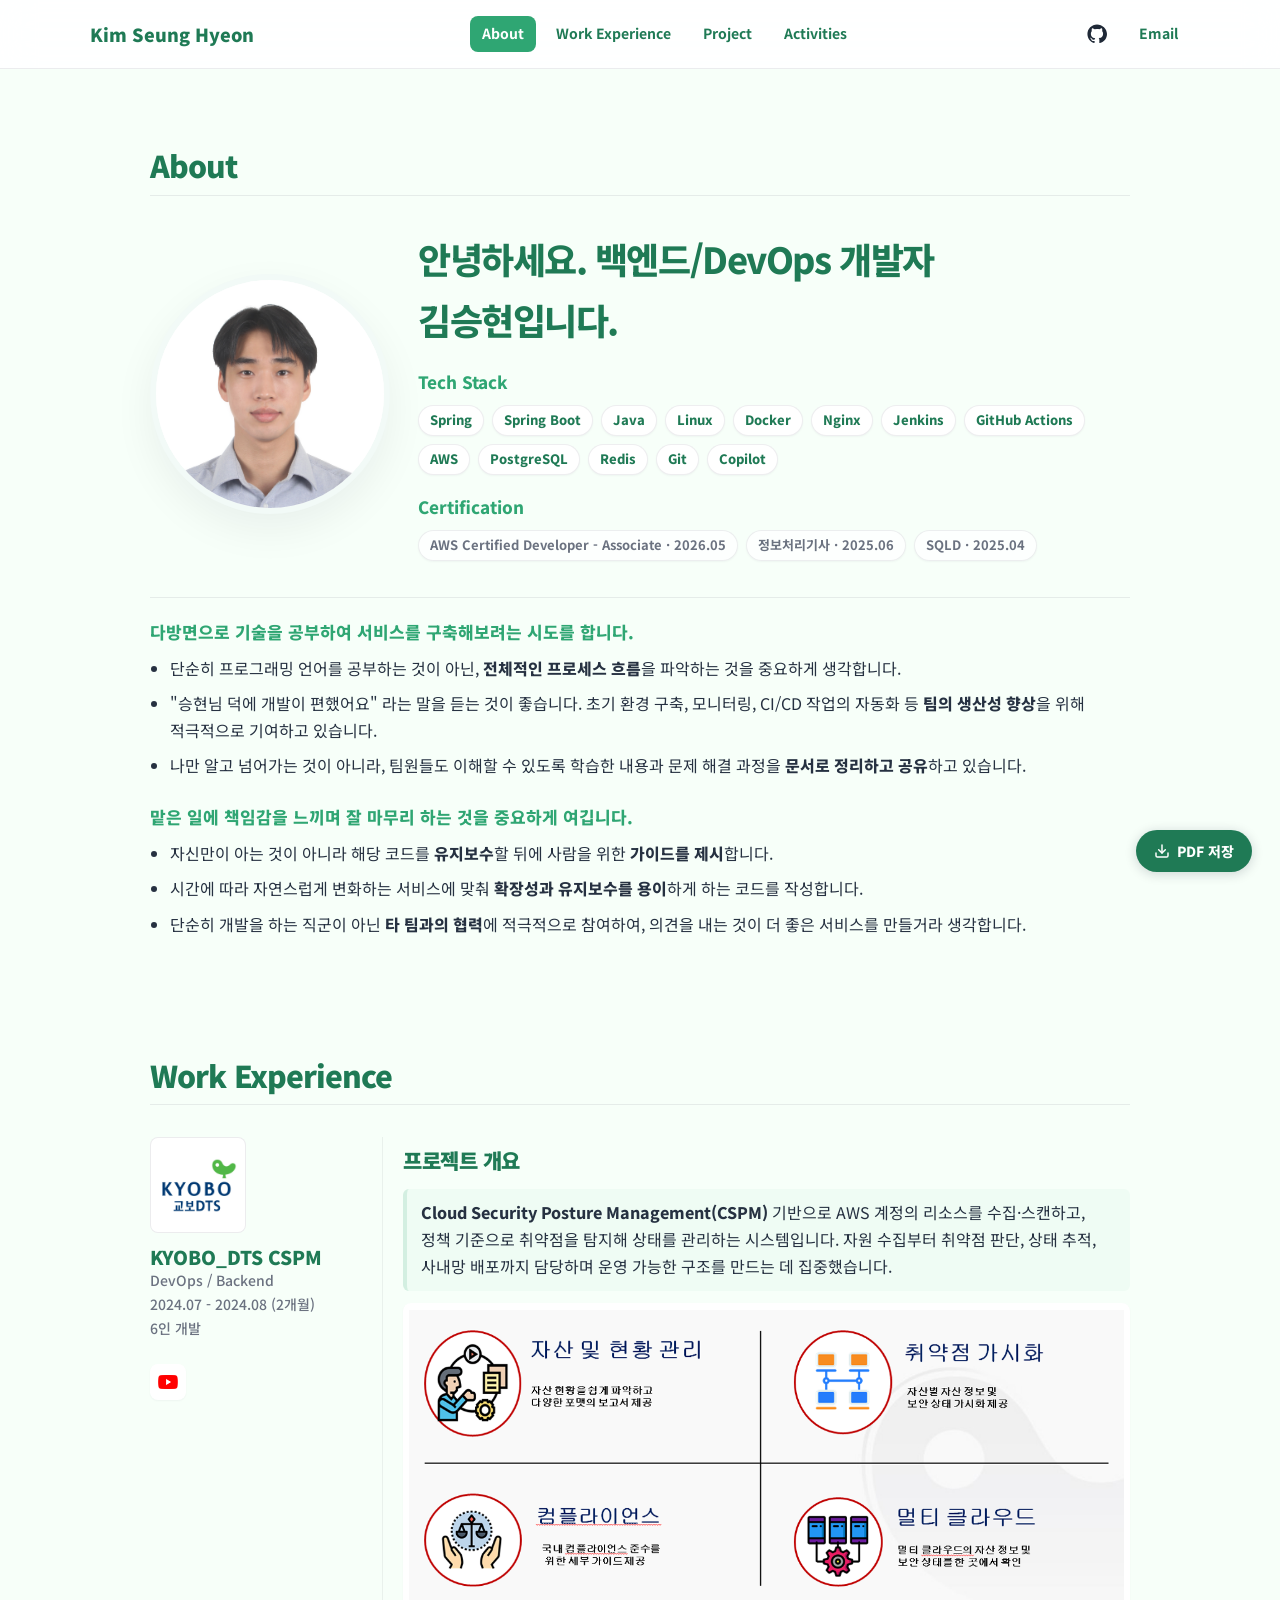
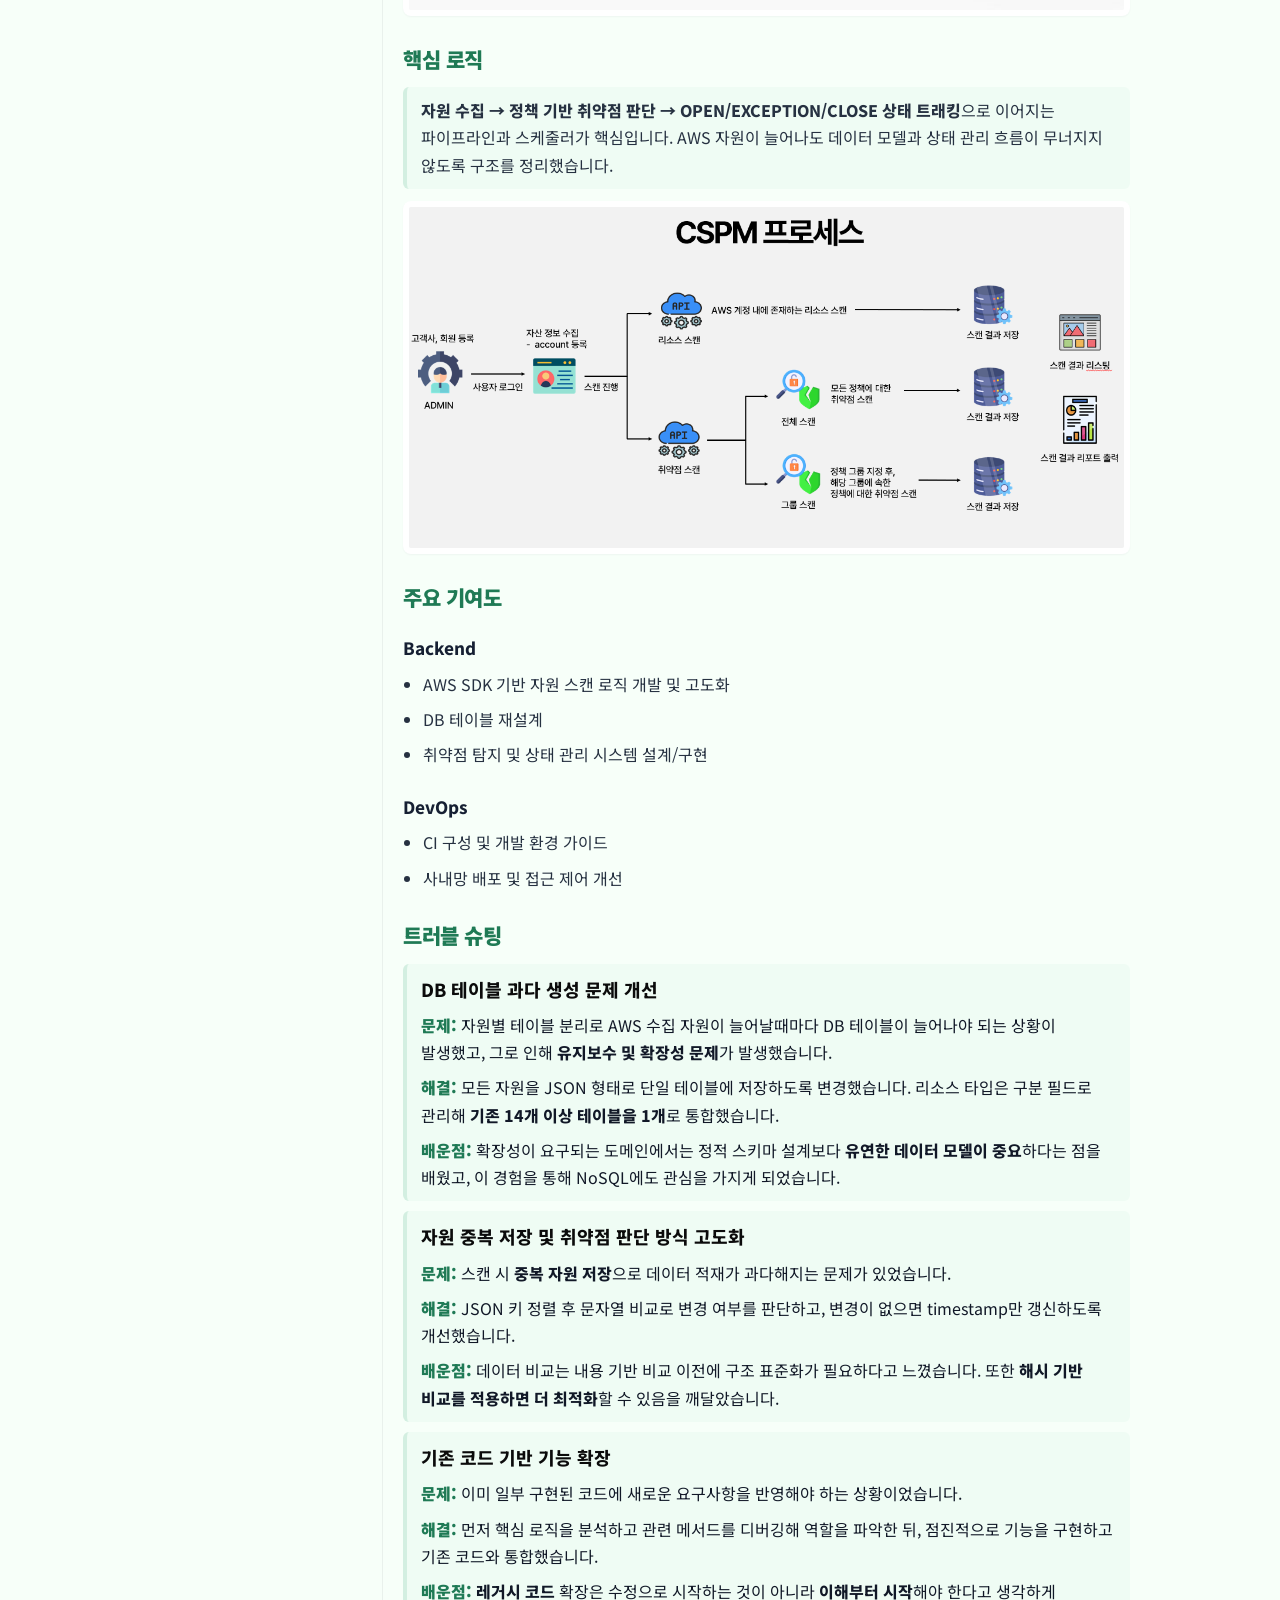
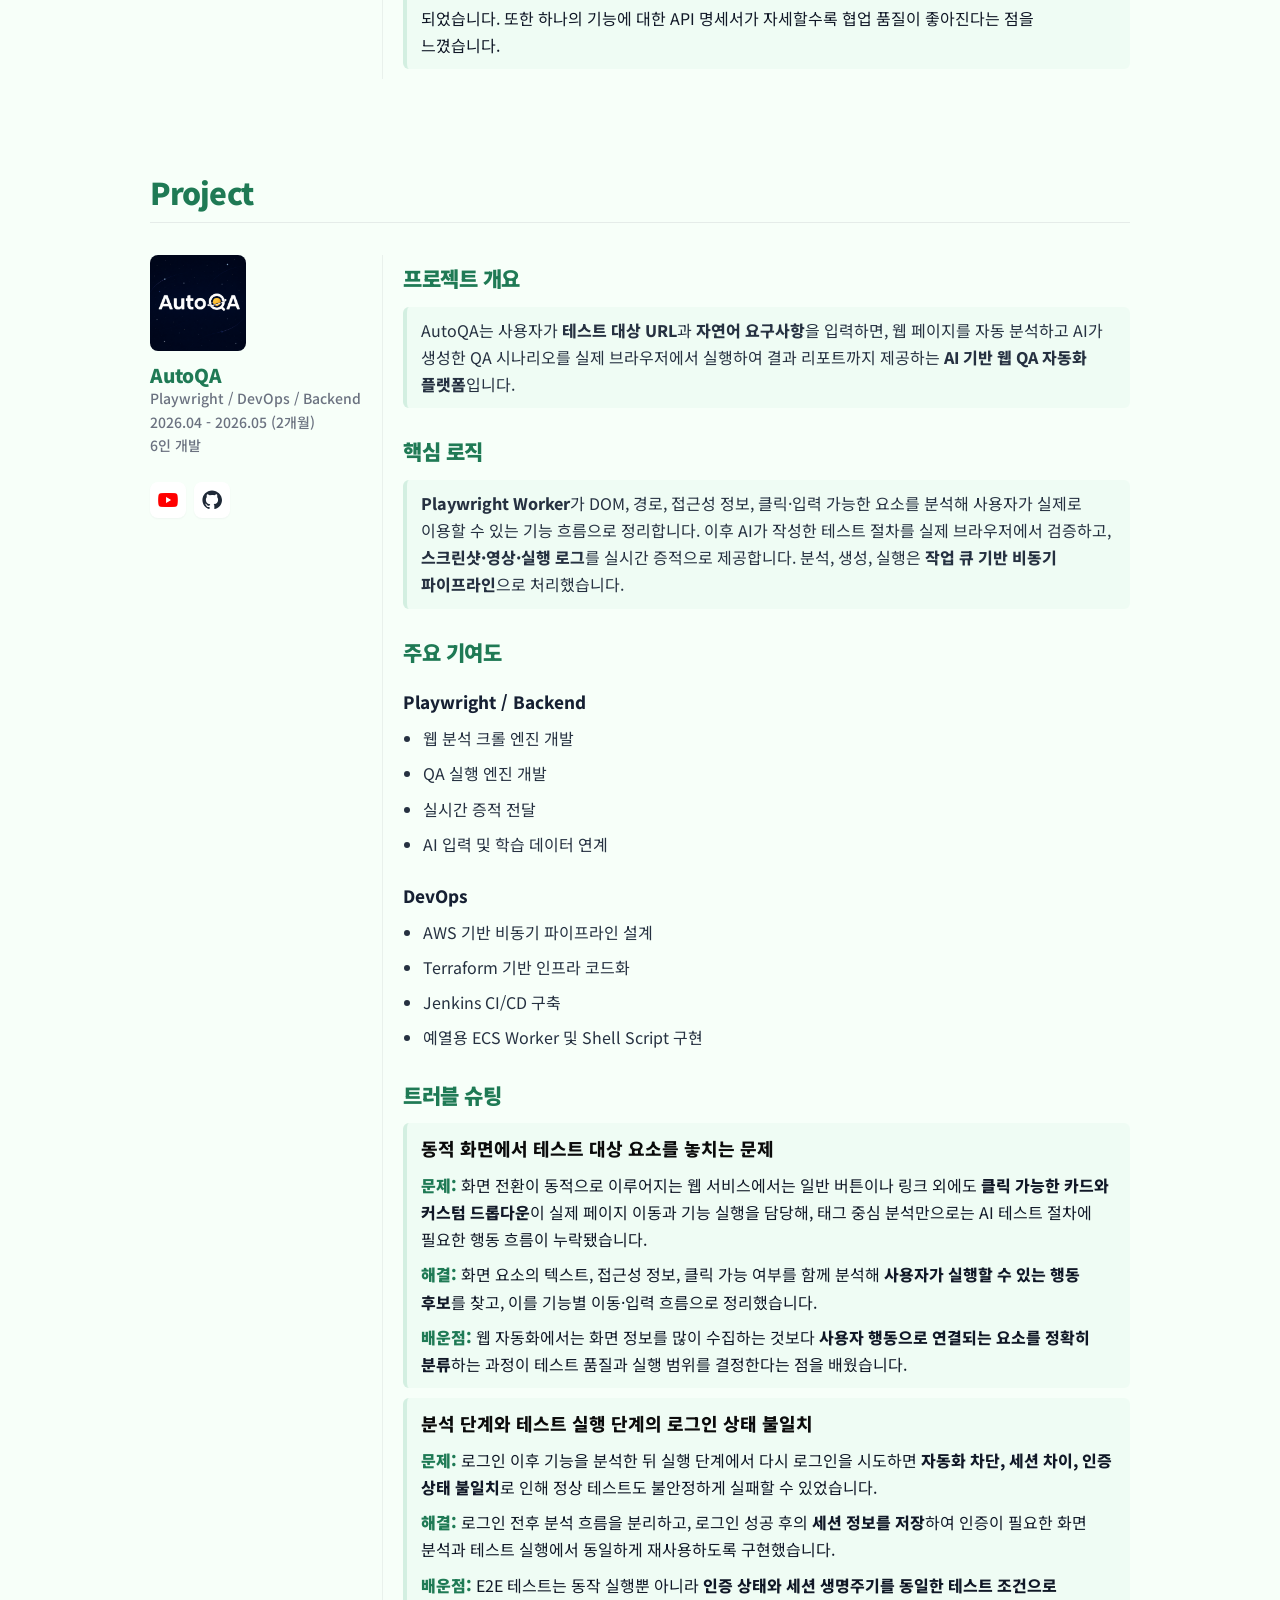
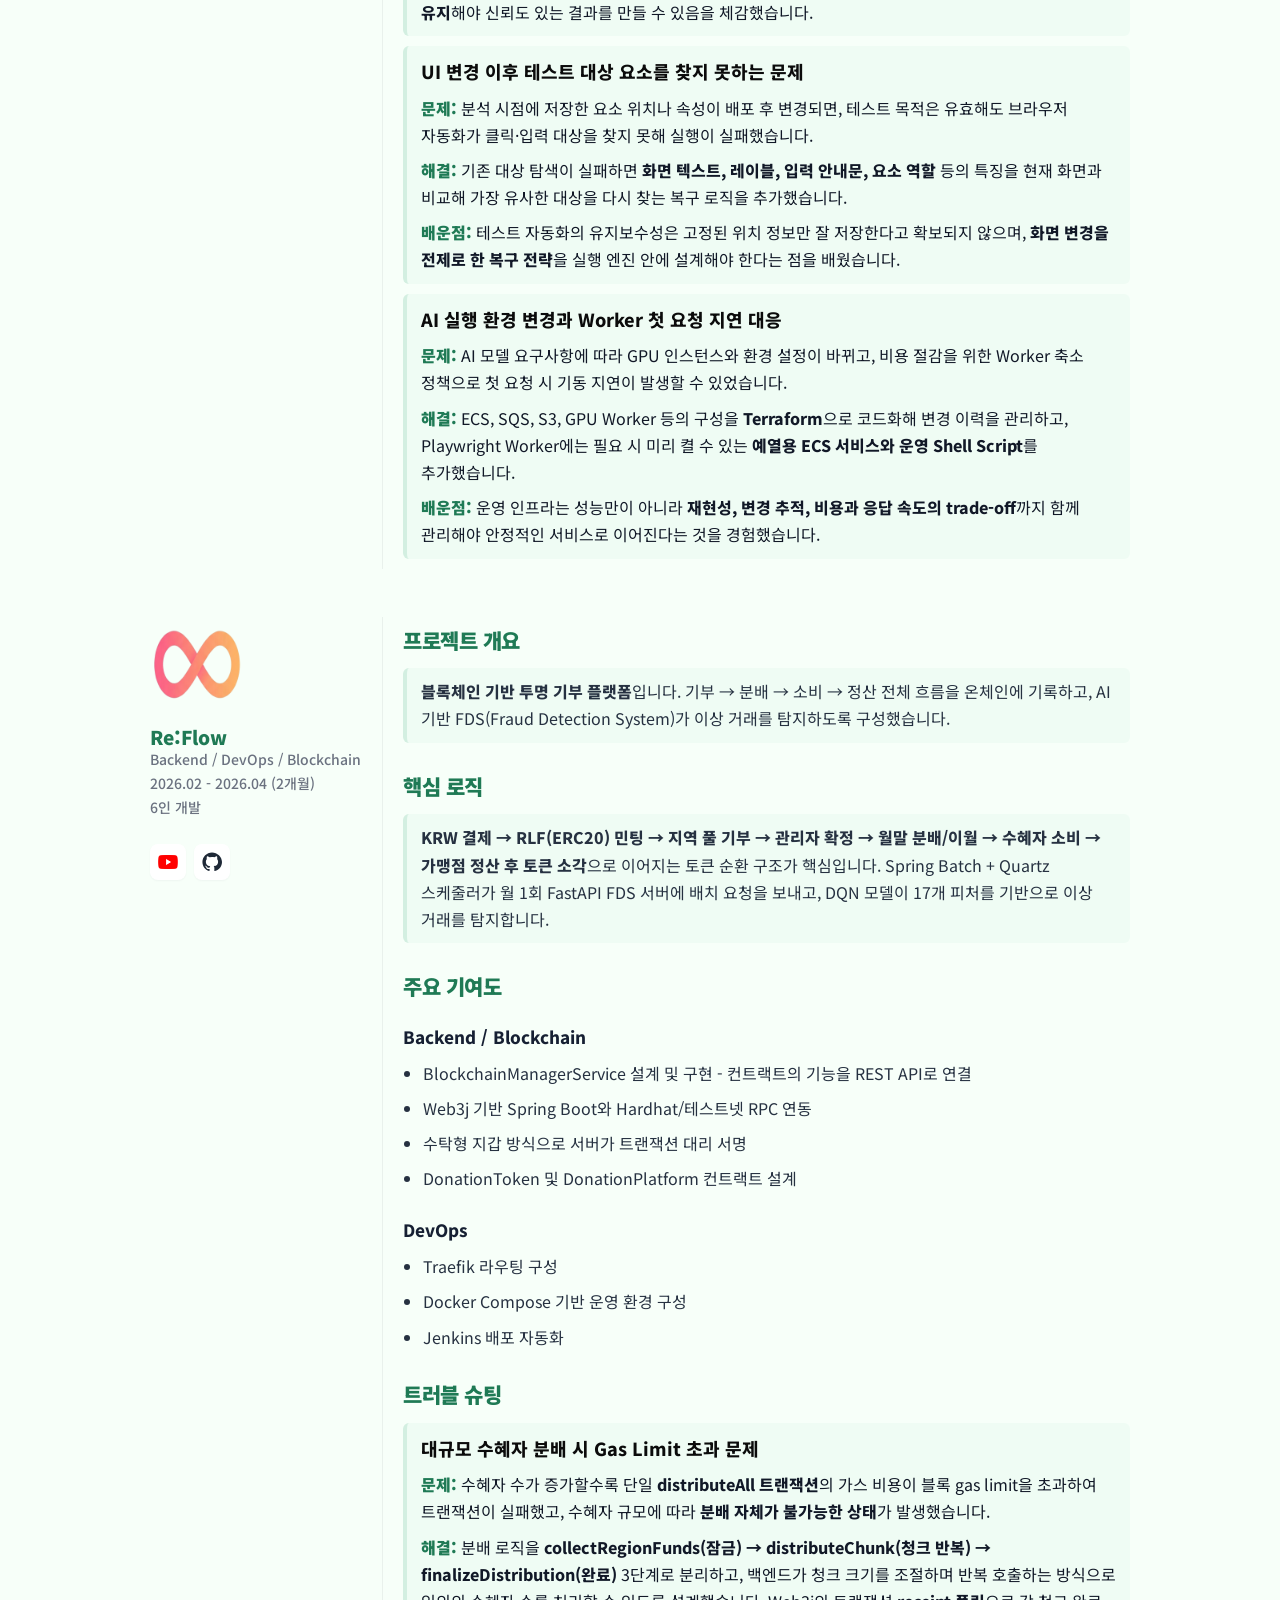
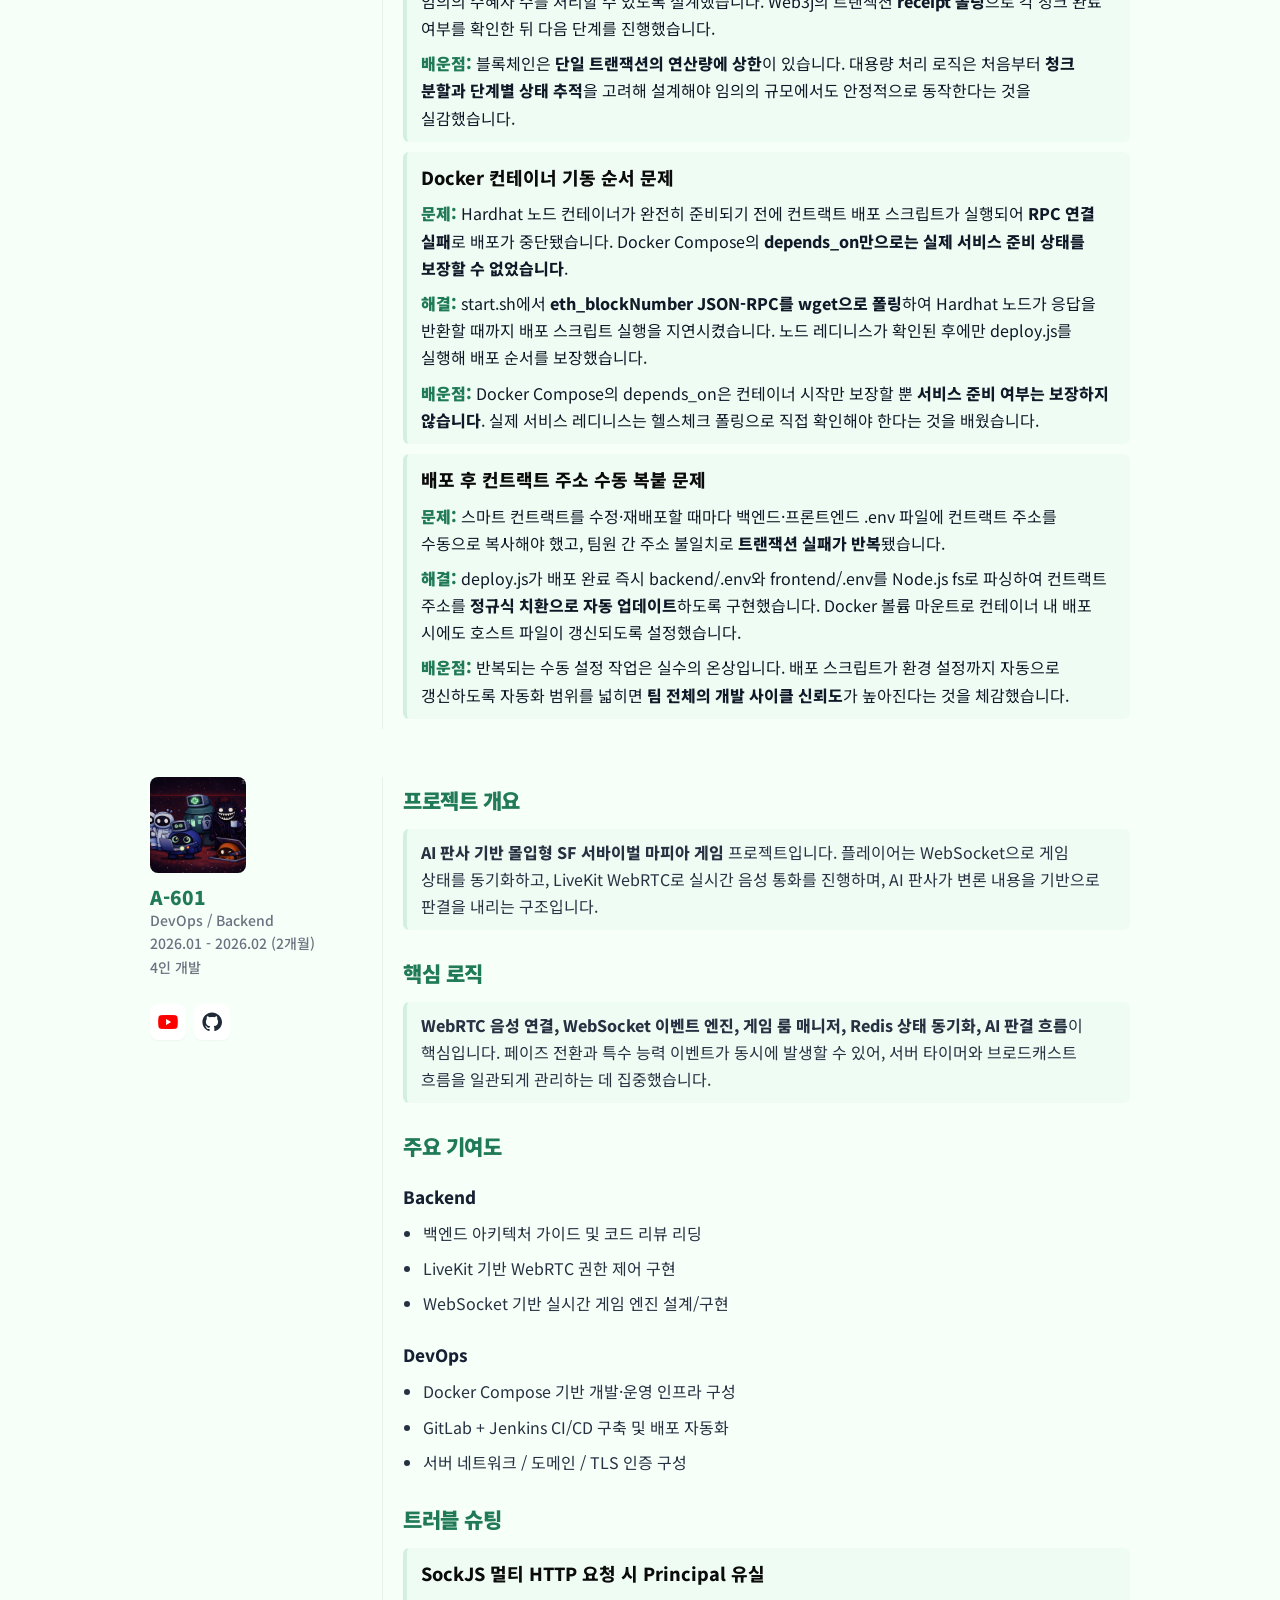
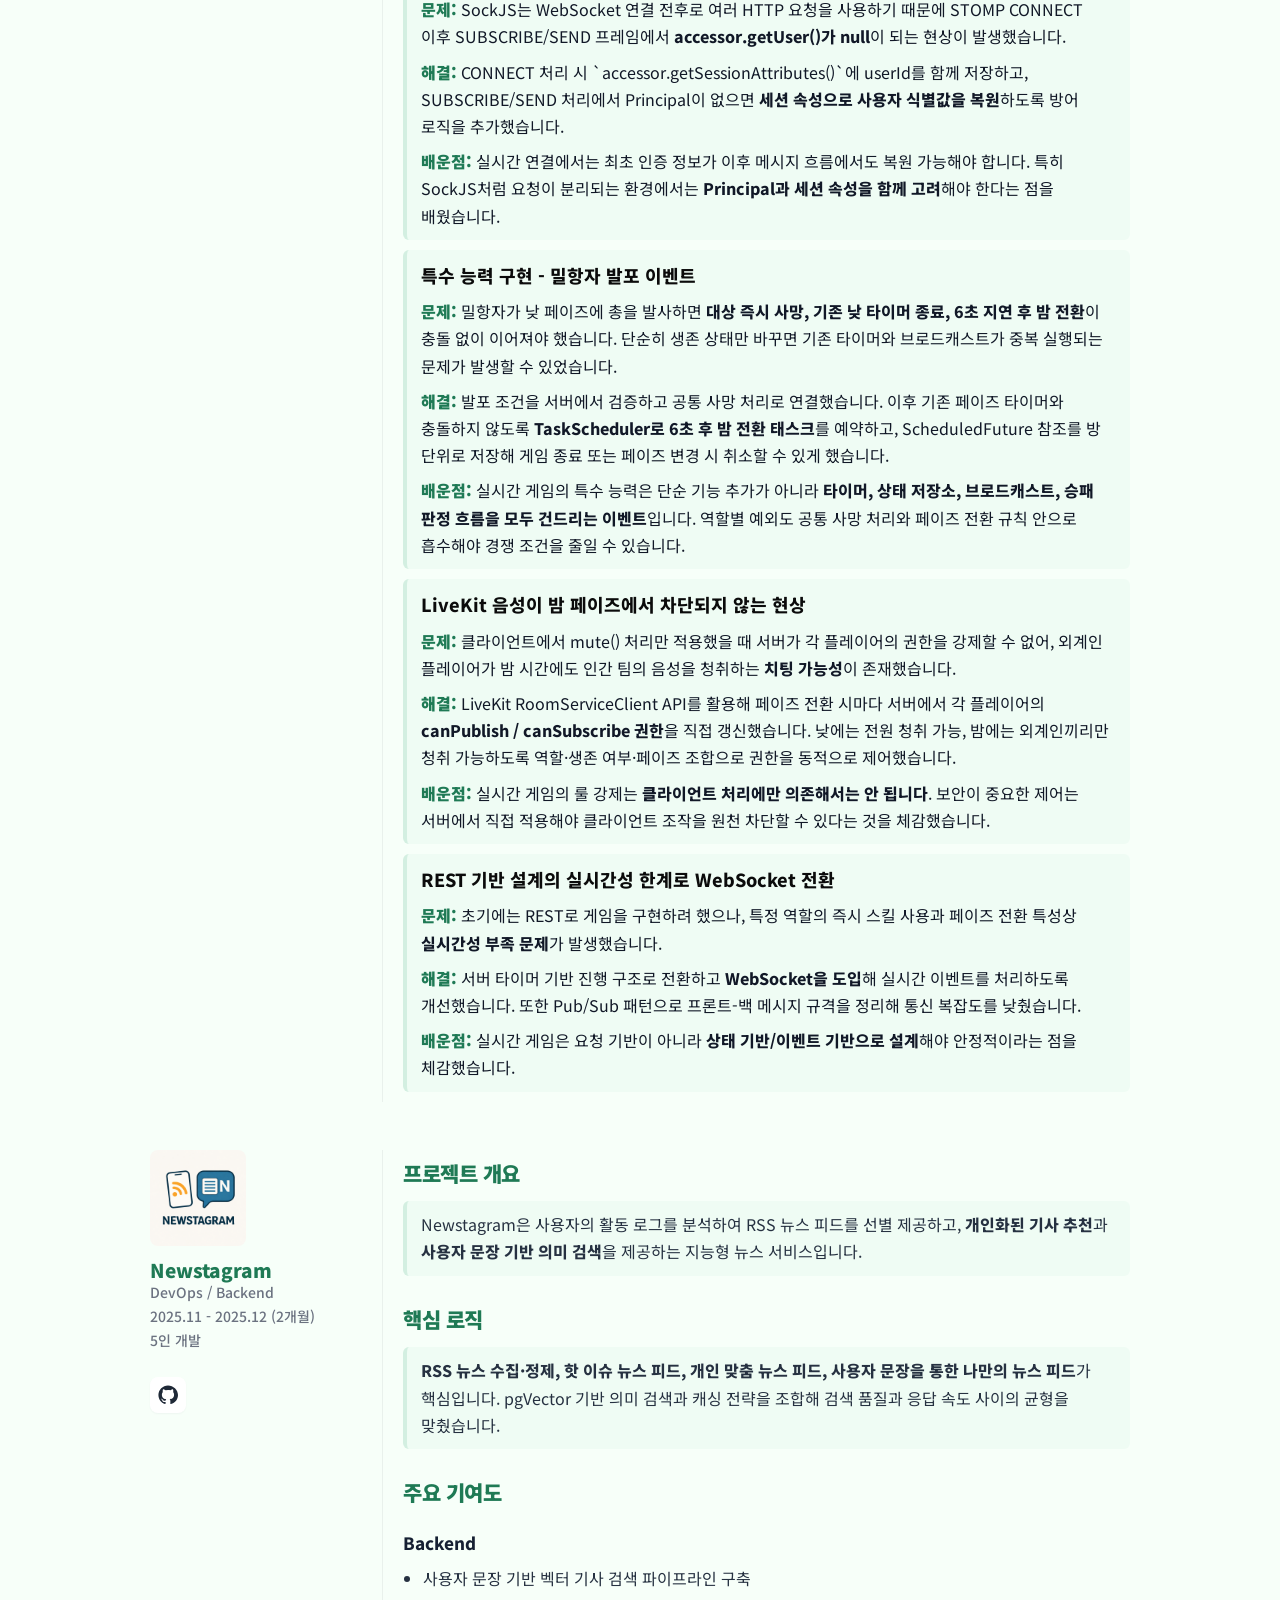
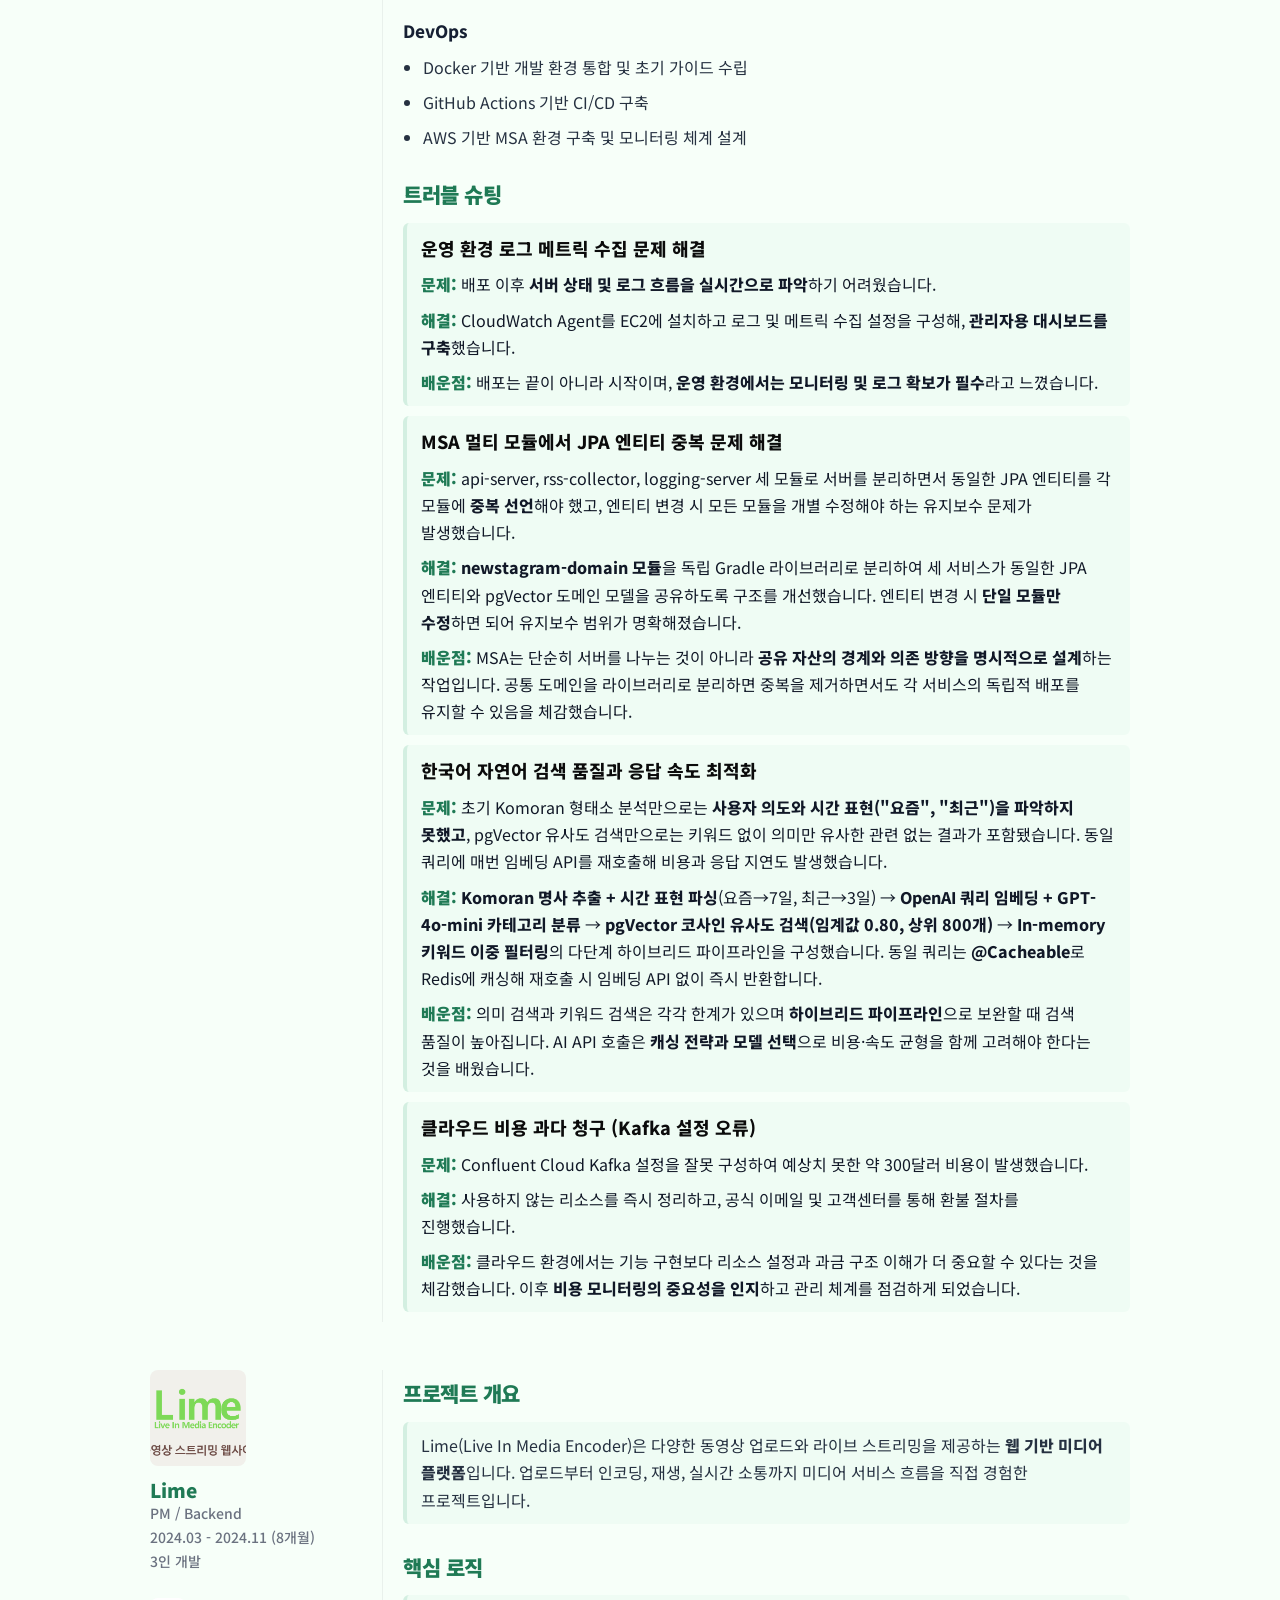
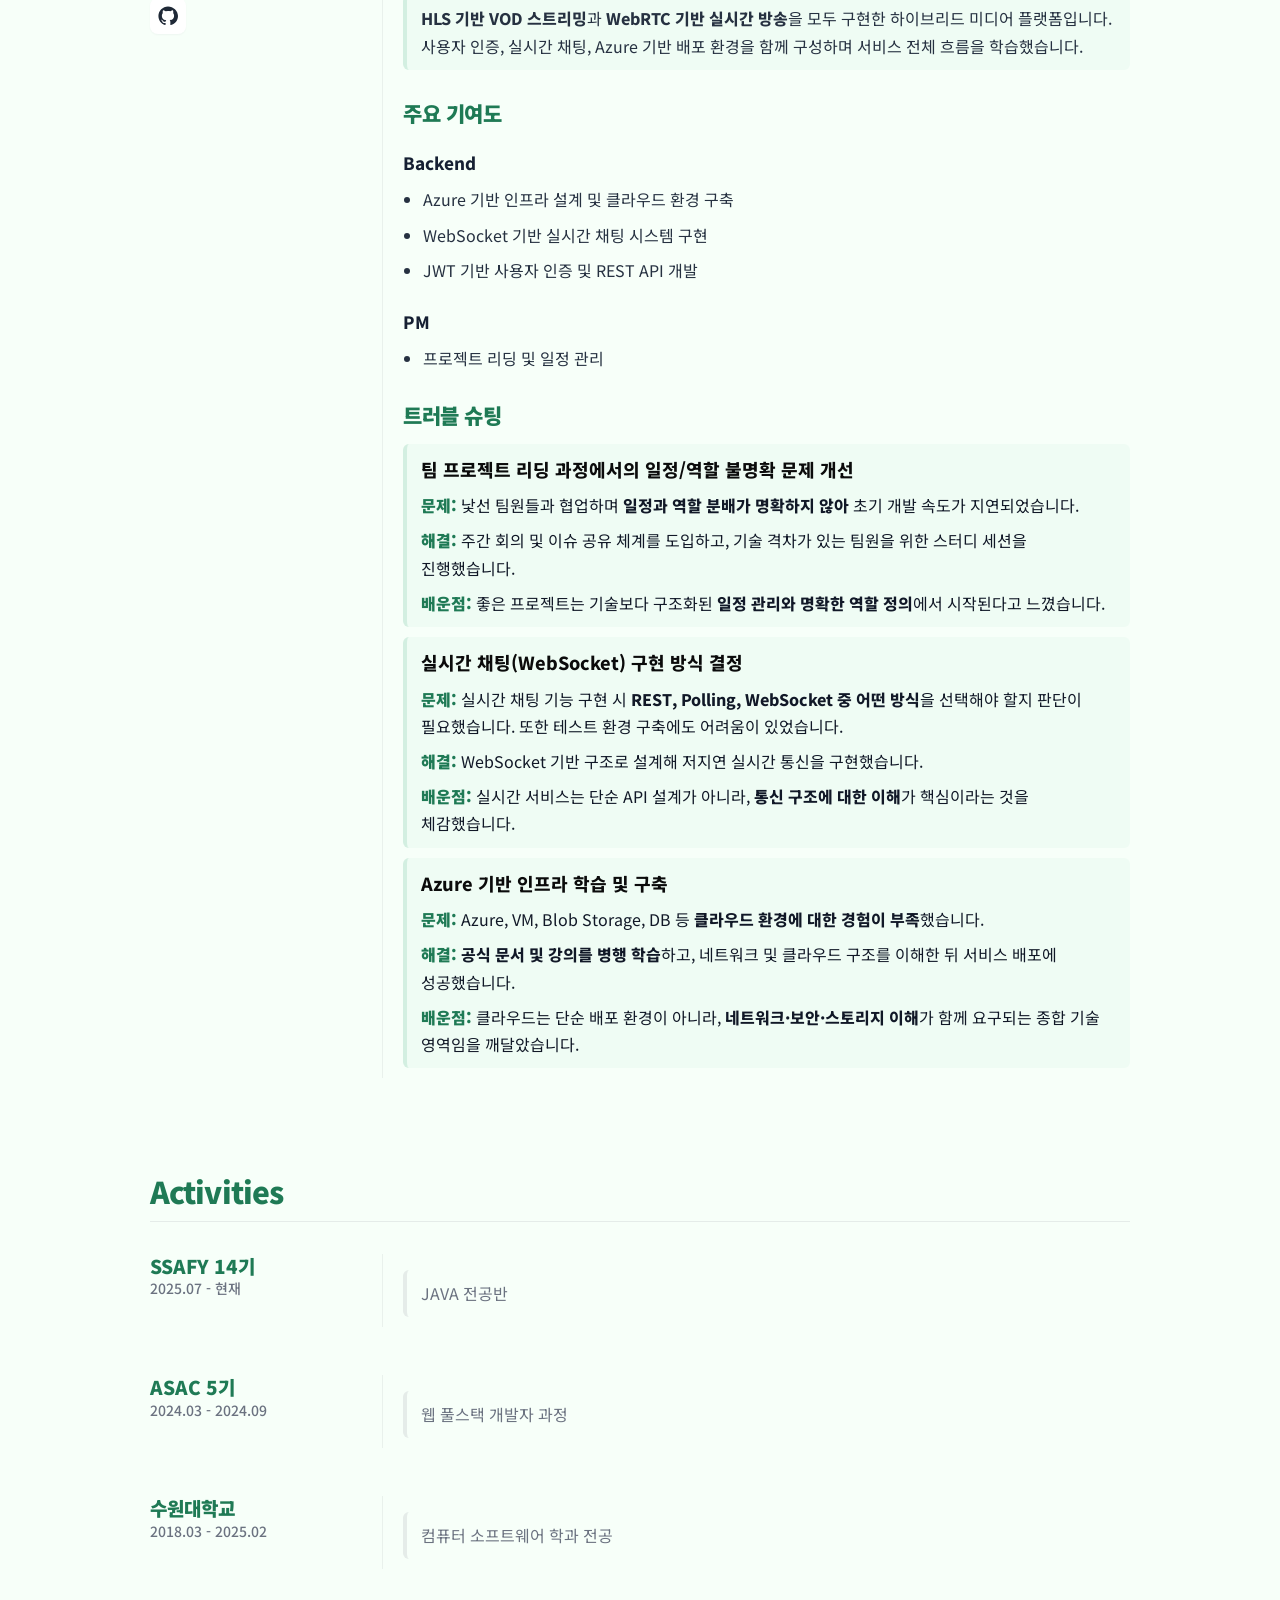
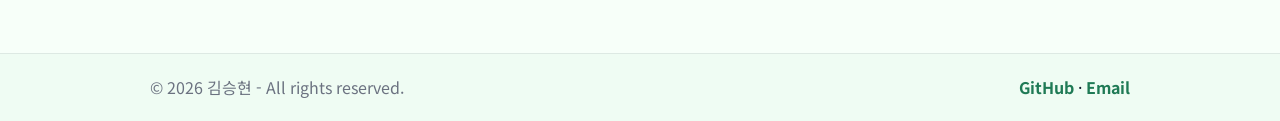
==== commit 606d6b01: "[feat] - PDF 디자인 업데이트" ====
--- a/docs/index.html
+++ b/docs/index.html
@@ -9,6 +9,7 @@
     <link rel="preconnect" href="https://fonts.gstatic.com" crossorigin />
     <link href="https://fonts.googleapis.com/css2?family=Noto+Sans+KR:wght@300;400;500;600;700;800;900&display=swap" rel="stylesheet" />
     <link rel="stylesheet" href="styles.css?v=20260531" />
+    <link rel="stylesheet" href="pdf.css?v=20260531" />
   </head>
   <body>
     <header class="topbar">
@@ -33,6 +34,8 @@
       </section>
     </main>
 
+    <section class="print-portfolio" id="print-root" aria-label="PDF portfolio deck"></section>
+
     <footer class="site-footer">
       <div class="content footer-content">
         <p class="muted">© 2026 김승현 - All rights reserved.</p>
@@ -51,6 +54,7 @@
 
     <noscript>포트폴리오 데이터를 표시하려면 JavaScript가 필요합니다.</noscript>
     <script src="data/portfolio-data.js?v=20260531"></script>
+    <script src="pdf.js?v=20260531"></script>
     <script src="script.js?v=20260531"></script>
   </body>
 </html>
--- a/docs/styles.css
+++ b/docs/styles.css
@@ -585,15 +585,3 @@
     align-items: flex-start;
   }
 }
-
-@media print {
-  .topbar,
-  .site-footer,
-  .pdf-btn {
-    display: none !important;
-  }
-
-  main.content {
-    padding-top: 0 !important;
-  }
-}
--- a/docs/pdf.css
+++ b/docs/pdf.css
@@ -0,0 +1,2052 @@
+/* PDF portfolio deck styles. Loaded separately from the web portfolio CSS. */
+
+.print-portfolio {
+  display: none;
+}
+
+
+.pdf-preview {
+  margin: 0;
+  background: #edf5f0;
+  color: #102033;
+  font-family: "Noto Sans KR", Inter, ui-sans-serif, system-ui, -apple-system, "Segoe UI", sans-serif;
+}
+
+.pdf-preview-toolbar {
+  position: sticky;
+  top: 0;
+  z-index: 100;
+  display: flex;
+  align-items: center;
+  justify-content: space-between;
+  gap: 16px;
+  min-height: 56px;
+  padding: 0 24px;
+  border-bottom: 1px solid rgba(15, 23, 42, 0.08);
+  background: rgba(255, 255, 255, 0.92);
+  backdrop-filter: blur(14px);
+}
+
+.pdf-preview-toolbar strong {
+  color: var(--green-700);
+  font-size: 15px;
+  font-weight: 900;
+}
+
+.pdf-preview-actions {
+  display: flex;
+  align-items: center;
+  gap: 8px;
+}
+
+.pdf-preview-actions a,
+.pdf-preview-actions button {
+  display: inline-flex;
+  align-items: center;
+  justify-content: center;
+  min-height: 34px;
+  padding: 0 12px;
+  border: 1px solid rgba(31, 122, 85, 0.16);
+  border-radius: 999px;
+  background: #ffffff;
+  color: var(--green-700);
+  font: inherit;
+  font-size: 13px;
+  font-weight: 800;
+  text-decoration: none;
+  cursor: pointer;
+}
+
+.pdf-preview-actions button {
+  background: var(--green-700);
+  color: #ffffff;
+}
+
+.pdf-preview .print-portfolio {
+  display: grid;
+  gap: 24px;
+  width: min-content;
+  margin: 0 auto;
+  padding: 28px 24px 40px;
+}
+
+/* Shared PDF deck layout */
+.print-page {
+  position: relative;
+  width: 297mm;
+  height: 210mm;
+  margin: 0;
+  padding: 10mm 12mm 9mm;
+  overflow: hidden;
+  break-after: page;
+  page-break-after: always;
+  background: #ffffff;
+  color: #102033;
+}
+
+.print-page:last-child {
+  break-after: auto;
+  page-break-after: auto;
+}
+
+.print-page::before {
+  content: "";
+  position: absolute;
+  inset: 0 auto 0 0;
+  width: 4mm;
+  background: linear-gradient(180deg, var(--green-700), var(--green-500));
+}
+
+.print-page::after {
+  content: none;
+}
+
+.print-top,
+.print-footer {
+  display: flex;
+  align-items: center;
+  justify-content: space-between;
+  color: #5f7484;
+  font-size: 7.8pt;
+  font-weight: 800;
+  letter-spacing: 0.03em;
+  text-transform: uppercase;
+}
+
+.print-top {
+  position: relative;
+  z-index: 2;
+  height: 9mm;
+  margin-bottom: 8mm;
+}
+
+.print-footer {
+  position: absolute;
+  left: 12mm;
+  right: 12mm;
+  bottom: 5.5mm;
+  z-index: 3;
+}
+
+.print-pill {
+  display: inline-flex;
+  align-items: center;
+  min-height: 6.8mm;
+  padding: 0 4.5mm;
+  border: 1px solid rgba(47, 166, 115, 0.28);
+  border-radius: 999px;
+  background: rgba(255, 255, 255, 0.74);
+  color: var(--green-700);
+}
+
+.print-page-count {
+  color: #627485;
+}
+
+.print-title {
+  margin: 0;
+  color: #0f172a;
+  font-size: 25pt;
+  font-weight: 900;
+  line-height: 1.08;
+  letter-spacing: -0.04em;
+}
+
+.print-title-xl {
+  font-size: 34pt;
+  letter-spacing: -0.045em;
+}
+
+.print-eyebrow,
+.print-section-label {
+  margin: 0 0 2.5mm;
+  color: var(--green-700);
+  font-size: 8pt;
+  font-weight: 900;
+  letter-spacing: 0.05em;
+  text-transform: uppercase;
+}
+
+.print-korean-name {
+  margin: 2mm 0 0;
+  color: var(--green-700);
+  font-size: 13pt;
+  font-weight: 900;
+}
+
+.print-lead {
+  margin: 6mm 0 5mm;
+  max-width: 130mm;
+  color: #263141;
+  font-size: 13pt;
+  font-weight: 600;
+  line-height: 1.48;
+}
+
+.print-panel,
+.print-mini-card,
+.print-activity-item,
+.print-trouble-card,
+.print-process-step,
+.print-visual-panel,
+.print-profile-panel {
+  border: 1px solid rgba(15, 23, 42, 0.075);
+  border-radius: 2.5mm;
+  background: rgba(255, 255, 255, 0.92);
+  box-shadow: 0 4px 18px rgba(15, 23, 42, 0.035);
+}
+
+.print-chip {
+  display: inline-flex;
+  align-items: center;
+  min-height: 6.4mm;
+  padding: 0 3.2mm;
+  border: 1px solid rgba(31, 122, 85, 0.16);
+  border-radius: 999px;
+  background: rgba(255, 255, 255, 0.85);
+  color: var(--green-700);
+  font-size: 7.6pt;
+  font-weight: 900;
+  line-height: 1;
+}
+
+.print-keyword-row,
+.print-tech-chip-row,
+.print-case-tech {
+  display: flex;
+  flex-wrap: wrap;
+  gap: 2mm;
+}
+
+.print-cover-layout {
+  position: relative;
+  z-index: 1;
+  display: grid;
+  grid-template-columns: 158mm 1fr;
+  gap: 10mm;
+  min-height: 94mm;
+}
+
+.print-cover-copy {
+  padding-top: 6mm;
+}
+
+.print-contact-strip {
+  display: flex;
+  gap: 4mm;
+  margin-top: 6mm;
+  color: #334155;
+  font-size: 9pt;
+  font-weight: 800;
+}
+
+.print-contact-strip span {
+  padding: 2mm 3mm;
+  border-radius: 999px;
+  background: rgba(255, 255, 255, 0.78);
+}
+
+.print-profile-panel {
+  display: grid;
+  grid-template-columns: 34mm 1fr;
+  gap: 5mm;
+  align-items: center;
+  padding: 6mm;
+}
+
+.print-profile-photo {
+  width: 34mm;
+  height: 34mm;
+  object-fit: cover;
+  object-position: center top;
+  border: 1.4mm solid rgba(47, 166, 115, 0.08);
+  border-radius: 50%;
+  background: #ffffff;
+}
+
+.print-role-card-grid {
+  display: grid;
+  gap: 3mm;
+}
+
+.print-mini-card {
+  padding: 3.5mm;
+  box-shadow: none;
+}
+
+.print-mini-card strong,
+.print-mini-card span {
+  display: block;
+}
+
+.print-mini-card strong {
+  color: var(--green-700);
+  font-size: 8.5pt;
+  font-weight: 900;
+}
+
+.print-mini-card span {
+  margin-top: 1mm;
+  color: #475569;
+  font-size: 7.4pt;
+  line-height: 1.35;
+}
+
+.print-activity-band {
+  position: relative;
+  z-index: 1;
+  display: grid;
+  grid-template-columns: 48mm 1fr;
+  gap: 7mm;
+  margin-top: 8mm;
+  padding-top: 7mm;
+  border-top: 1px solid rgba(31, 122, 85, 0.18);
+}
+
+.print-activity-band h2 {
+  margin: 0;
+  color: #0f172a;
+  font-size: 18pt;
+  font-weight: 900;
+  line-height: 1.12;
+}
+
+.print-activity-timeline {
+  display: grid;
+  grid-template-columns: repeat(3, minmax(0, 1fr));
+  gap: 4mm;
+}
+
+.print-activity-item {
+  padding-left: 4mm;
+  box-shadow: none;
+}
+
+.print-activity-item span {
+  color: #64748b;
+  font-size: 7.5pt;
+  font-weight: 800;
+}
+
+.print-activity-item strong {
+  display: block;
+  margin-top: 2mm;
+  color: #102033;
+  font-size: 10pt;
+  font-weight: 900;
+}
+
+.print-activity-item p {
+  margin: 1.2mm 0 0;
+  color: #475569;
+  font-size: 8pt;
+  line-height: 1.35;
+}
+
+.print-two-column {
+  position: relative;
+  z-index: 1;
+  display: grid;
+  grid-template-columns: 168mm 1fr;
+  gap: 8mm;
+}
+
+.print-about-copy {
+  margin-top: 7mm;
+  padding: 5mm;
+}
+
+.print-about-copy p,
+.print-case-overview {
+  margin: 0;
+  color: #263141;
+  font-size: 10.5pt;
+  font-weight: 600;
+  line-height: 1.45;
+}
+
+.print-value-grid {
+  display: grid;
+  grid-template-columns: repeat(3, minmax(0, 1fr));
+  gap: 4mm;
+  margin-top: 6mm;
+}
+
+.print-value-card {
+  min-height: 42mm;
+  padding: 5mm;
+  border: 1px solid rgba(47, 166, 115, 0.14);
+  border-radius: 2.5mm;
+  background: rgba(255, 255, 255, 0.7);
+}
+
+.print-value-card span {
+  color: var(--green-500);
+  font-size: 8pt;
+  font-weight: 900;
+}
+
+.print-value-card strong {
+  display: block;
+  margin-top: 3mm;
+  color: #102033;
+  font-size: 11pt;
+  font-weight: 900;
+}
+
+.print-value-card p {
+  margin: 2mm 0 0;
+  color: #475569;
+  font-size: 8.3pt;
+  line-height: 1.42;
+}
+
+.print-stack-panel {
+  min-height: 158mm;
+  padding: 6mm;
+  border: 1px solid rgba(15, 23, 42, 0.08);
+  border-radius: 3mm;
+  background: rgba(255, 255, 255, 0.93);
+}
+
+.print-tech-group {
+  margin-bottom: 4mm;
+}
+
+.print-tech-group strong {
+  display: block;
+  margin-bottom: 2mm;
+  color: #102033;
+  font-size: 9.4pt;
+  font-weight: 900;
+}
+
+.print-cert-label {
+  margin-top: 7mm;
+}
+
+.print-cert-list {
+  display: grid;
+  gap: 2.5mm;
+}
+
+.print-cert-item {
+  display: flex;
+  justify-content: space-between;
+  gap: 4mm;
+  padding: 2.5mm 0;
+  border-bottom: 1px solid rgba(15, 23, 42, 0.08);
+}
+
+.print-cert-item strong {
+  color: #102033;
+  font-size: 8.3pt;
+  font-weight: 900;
+}
+
+.print-cert-item span {
+  color: #64748b;
+  font-size: 8pt;
+  font-weight: 800;
+  white-space: nowrap;
+}
+
+.print-case-head {
+  position: relative;
+  z-index: 1;
+  display: grid;
+  grid-template-columns: 160mm 1fr;
+  gap: 8mm;
+  align-items: start;
+  margin-bottom: 4mm;
+}
+
+.print-case-meta {
+  margin: 2mm 0 0;
+  color: #5f7484;
+  font-size: 9pt;
+  font-weight: 800;
+}
+
+.print-case-tech {
+  justify-content: flex-end;
+  padding-top: 1mm;
+}
+
+.print-case-hero {
+  position: relative;
+  z-index: 1;
+  display: grid;
+  grid-template-columns: 173mm 1fr;
+  gap: 6mm;
+  min-height: 58mm;
+  margin-bottom: 5mm;
+}
+
+.print-overview-panel {
+  padding: 5mm;
+}
+
+.print-process {
+  display: grid;
+  grid-template-columns: repeat(3, minmax(0, 1fr));
+  gap: 2.5mm;
+  margin-top: 4mm;
+}
+
+.print-process-step {
+  display: flex;
+  align-items: center;
+  gap: 2mm;
+  min-height: 9mm;
+  padding: 2mm 2.5mm;
+  background: rgba(47, 166, 115, 0.055);
+  box-shadow: none;
+}
+
+.print-process-step span {
+  color: var(--green-500);
+  font-size: 7.5pt;
+  font-weight: 900;
+}
+
+.print-process-step strong {
+  color: #102033;
+  font-size: 7.8pt;
+  font-weight: 900;
+  line-height: 1.2;
+}
+
+.print-visual-panel {
+  display: flex;
+  align-items: center;
+  justify-content: center;
+  min-height: 58mm;
+  padding: 5mm;
+  background:
+    linear-gradient(145deg, rgba(255, 255, 255, 0.96), rgba(244, 251, 247, 0.88));
+}
+
+.print-case-visual {
+  width: 100%;
+  max-height: 48mm;
+  object-fit: contain;
+}
+
+.print-case-bottom {
+  position: relative;
+  z-index: 1;
+  display: grid;
+  grid-template-columns: 118mm 1fr;
+  gap: 6mm;
+  min-height: 76mm;
+}
+
+.print-contribution-panel,
+.print-trouble-panel {
+  padding: 5mm;
+}
+
+.print-contribution-groups {
+  display: grid;
+  grid-template-columns: repeat(2, minmax(0, 1fr));
+  gap: 4mm;
+}
+
+.print-contribution-group > strong {
+  display: block;
+  margin-bottom: 2mm;
+  color: #102033;
+  font-size: 9.3pt;
+  font-weight: 900;
+}
+
+.print-contribution-group ul {
+  display: grid;
+  gap: 1.7mm;
+  margin: 0;
+  padding-left: 4mm;
+}
+
+.print-contribution-group li {
+  color: #334155;
+  font-size: 7.8pt;
+  line-height: 1.34;
+}
+
+.print-trouble-grid {
+  display: grid;
+  grid-template-columns: repeat(2, minmax(0, 1fr));
+  gap: 2.2mm;
+}
+
+.print-trouble-card {
+  min-height: 29.5mm;
+  padding: 2.6mm 3mm 2.8mm 3.6mm;
+  border-left: 1.2mm solid var(--green-500);
+  box-shadow: none;
+}
+
+.print-trouble-title {
+  display: block;
+  color: #102033;
+  font-size: 7.7pt;
+  font-weight: 900;
+  line-height: 1.18;
+  letter-spacing: -0.02em;
+}
+
+.print-trouble-flow {
+  display: grid;
+  gap: 1.05mm;
+  margin-top: 1.8mm;
+}
+
+.print-trouble-line {
+  display: grid;
+  grid-template-columns: 11mm 1fr;
+  gap: 1.5mm;
+  align-items: start;
+}
+
+.print-trouble-line span {
+  display: inline-flex;
+  align-items: center;
+  justify-content: center;
+  min-height: 4.4mm;
+  border-radius: 999px;
+  background: rgba(47, 166, 115, 0.1);
+  color: var(--green-700);
+  font-size: 6.1pt;
+  font-weight: 900;
+  line-height: 1;
+  white-space: nowrap;
+}
+
+.print-trouble-line p {
+  display: -webkit-box;
+  overflow: hidden;
+  margin: 0;
+  color: #475569;
+  font-size: 6.45pt;
+  line-height: 1.28;
+  letter-spacing: -0.01em;
+  -webkit-box-orient: vertical;
+  -webkit-line-clamp: 2;
+}
+
+.print-link-strip {
+  position: absolute;
+  left: 12mm;
+  right: 12mm;
+  bottom: 11.5mm;
+  z-index: 3;
+  display: flex;
+  flex-wrap: wrap;
+  gap: 4mm;
+  color: #64748b;
+  font-size: 7.2pt;
+  font-weight: 700;
+}
+
+.print-link-strip span {
+  max-width: 130mm;
+  overflow: hidden;
+  white-space: nowrap;
+  text-overflow: ellipsis;
+}
+
+.print-a601 .print-trouble-card,
+.print-lime .print-trouble-card {
+  border-left-color: #f59e0b;
+}
+
+.print-autoqa .print-trouble-card,
+.print-reflow .print-trouble-card {
+  border-left-color: #38bdf8;
+}
+
+.print-newstagram .print-trouble-card {
+  border-left-color: #22c55e;
+}
+
+@media print {
+  @page {
+    size: A4 landscape;
+    margin: 0;
+  }
+
+  * {
+    print-color-adjust: exact;
+    -webkit-print-color-adjust: exact;
+  }
+
+  html,
+  body {
+    width: 297mm;
+    min-height: 210mm;
+    margin: 0;
+    background: #ffffff !important;
+    color: #102033;
+    font-size: 10pt;
+    line-height: 1.35;
+    overflow: visible;
+  }
+
+  .topbar,
+  main.content,
+  .site-footer,
+  .pdf-btn,
+  .pdf-preview-toolbar {
+    display: none !important;
+  }
+
+  .print-portfolio {
+    display: block;
+    width: 297mm;
+    margin: 0;
+    padding: 0;
+  }
+
+  .pdf-preview .print-portfolio {
+    display: block;
+    gap: 0;
+    width: 297mm;
+    margin: 0;
+    padding: 0;
+  }
+
+  .print-page {
+    position: relative;
+    width: 297mm;
+    height: 210mm;
+    margin: 0;
+    padding: 10mm 12mm 9mm;
+    overflow: hidden;
+    break-after: page;
+    page-break-after: always;
+    background: #ffffff;
+    color: #102033;
+  }
+
+  .print-page:last-child {
+    break-after: auto;
+    page-break-after: auto;
+  }
+
+  .print-page::before {
+    content: "";
+    position: absolute;
+    inset: 0 auto 0 0;
+    width: 4mm;
+    background: linear-gradient(180deg, var(--green-700), var(--green-500));
+  }
+
+  .print-page::after {
+    content: none;
+  }
+
+  .print-top,
+  .print-footer {
+    display: flex;
+    align-items: center;
+    justify-content: space-between;
+    color: #5f7484;
+    font-size: 7.8pt;
+    font-weight: 800;
+    letter-spacing: 0.03em;
+    text-transform: uppercase;
+  }
+
+  .print-top {
+    position: relative;
+    z-index: 2;
+    height: 9mm;
+    margin-bottom: 8mm;
+  }
+
+  .print-footer {
+    position: absolute;
+    left: 12mm;
+    right: 12mm;
+    bottom: 5.5mm;
+    z-index: 3;
+  }
+
+  .print-pill {
+    display: inline-flex;
+    align-items: center;
+    min-height: 6.8mm;
+    padding: 0 4.5mm;
+    border: 1px solid rgba(47, 166, 115, 0.28);
+    border-radius: 999px;
+    background: rgba(255, 255, 255, 0.74);
+    color: var(--green-700);
+  }
+
+  .print-page-count {
+    color: #627485;
+  }
+
+  .print-title {
+    margin: 0;
+    color: #0f172a;
+    font-size: 25pt;
+    font-weight: 900;
+    line-height: 1.08;
+    letter-spacing: -0.04em;
+  }
+
+  .print-title-xl {
+    font-size: 34pt;
+    letter-spacing: -0.045em;
+  }
+
+  .print-eyebrow,
+  .print-section-label {
+    margin: 0 0 2.5mm;
+    color: var(--green-700);
+    font-size: 8pt;
+    font-weight: 900;
+    letter-spacing: 0.05em;
+    text-transform: uppercase;
+  }
+
+  .print-korean-name {
+    margin: 2mm 0 0;
+    color: var(--green-700);
+    font-size: 13pt;
+    font-weight: 900;
+  }
+
+  .print-lead {
+    margin: 6mm 0 5mm;
+    max-width: 130mm;
+    color: #263141;
+    font-size: 13pt;
+    font-weight: 600;
+    line-height: 1.48;
+  }
+
+  .print-panel,
+  .print-mini-card,
+  .print-activity-item,
+  .print-trouble-card,
+  .print-process-step,
+  .print-visual-panel,
+  .print-profile-panel {
+    border: 1px solid rgba(15, 23, 42, 0.075);
+    border-radius: 2.5mm;
+    background: rgba(255, 255, 255, 0.92);
+    box-shadow: 0 4px 18px rgba(15, 23, 42, 0.035);
+  }
+
+  .print-chip {
+    display: inline-flex;
+    align-items: center;
+    min-height: 6.4mm;
+    padding: 0 3.2mm;
+    border: 1px solid rgba(31, 122, 85, 0.16);
+    border-radius: 999px;
+    background: rgba(255, 255, 255, 0.85);
+    color: var(--green-700);
+    font-size: 7.6pt;
+    font-weight: 900;
+    line-height: 1;
+  }
+
+  .print-keyword-row,
+  .print-tech-chip-row,
+  .print-case-tech {
+    display: flex;
+    flex-wrap: wrap;
+    gap: 2mm;
+  }
+
+  .print-cover-layout {
+    position: relative;
+    z-index: 1;
+    display: grid;
+    grid-template-columns: 158mm 1fr;
+    gap: 10mm;
+    min-height: 94mm;
+  }
+
+  .print-cover-copy {
+    padding-top: 6mm;
+  }
+
+  .print-contact-strip {
+    display: flex;
+    gap: 4mm;
+    margin-top: 6mm;
+    color: #334155;
+    font-size: 9pt;
+    font-weight: 800;
+  }
+
+  .print-contact-strip span {
+    padding: 2mm 3mm;
+    border-radius: 999px;
+    background: rgba(255, 255, 255, 0.78);
+  }
+
+  .print-profile-panel {
+    display: grid;
+    grid-template-columns: 34mm 1fr;
+    gap: 5mm;
+    align-items: center;
+    padding: 6mm;
+  }
+
+  .print-profile-photo {
+    width: 34mm;
+    height: 34mm;
+    object-fit: cover;
+    object-position: center top;
+    border: 1.4mm solid rgba(47, 166, 115, 0.08);
+    border-radius: 50%;
+    background: #ffffff;
+  }
+
+  .print-role-card-grid {
+    display: grid;
+    gap: 3mm;
+  }
+
+  .print-mini-card {
+    padding: 3.5mm;
+    box-shadow: none;
+  }
+
+  .print-mini-card strong,
+  .print-mini-card span {
+    display: block;
+  }
+
+  .print-mini-card strong {
+    color: var(--green-700);
+    font-size: 8.5pt;
+    font-weight: 900;
+  }
+
+  .print-mini-card span {
+    margin-top: 1mm;
+    color: #475569;
+    font-size: 7.4pt;
+    line-height: 1.35;
+  }
+
+  .print-activity-band {
+    position: relative;
+    z-index: 1;
+    display: grid;
+    grid-template-columns: 48mm 1fr;
+    gap: 7mm;
+    margin-top: 8mm;
+    padding-top: 7mm;
+    border-top: 1px solid rgba(31, 122, 85, 0.18);
+  }
+
+  .print-activity-band h2 {
+    margin: 0;
+    color: #0f172a;
+    font-size: 18pt;
+    font-weight: 900;
+    line-height: 1.12;
+  }
+
+  .print-activity-timeline {
+    display: grid;
+    grid-template-columns: repeat(3, minmax(0, 1fr));
+    gap: 4mm;
+  }
+
+  .print-activity-item {
+    padding: 1mm;
+    box-shadow: none;
+  }
+
+  .print-activity-item span {
+    color: #64748b;
+    font-size: 7.5pt;
+    font-weight: 800;
+  }
+
+  .print-activity-item strong {
+    display: block;
+    margin-top: 2mm;
+    color: #102033;
+    font-size: 10pt;
+    font-weight: 900;
+  }
+
+  .print-activity-item p {
+    margin: 1.2mm 0 0;
+    color: #475569;
+    font-size: 8pt;
+    line-height: 1.35;
+  }
+
+  .print-two-column {
+    position: relative;
+    z-index: 1;
+    display: grid;
+    grid-template-columns: 168mm 1fr;
+    gap: 8mm;
+  }
+
+  .print-about-copy {
+    margin-top: 7mm;
+    padding: 5mm;
+  }
+
+  .print-about-copy p,
+  .print-case-overview {
+    margin: 0;
+    color: #263141;
+    font-size: 10.5pt;
+    font-weight: 600;
+    line-height: 1.45;
+  }
+
+  .print-value-grid {
+    display: grid;
+    grid-template-columns: repeat(3, minmax(0, 1fr));
+    gap: 4mm;
+    margin-top: 6mm;
+  }
+
+  .print-value-card {
+    min-height: 42mm;
+    padding: 5mm;
+    border: 1px solid rgba(47, 166, 115, 0.14);
+    border-radius: 2.5mm;
+    background: rgba(255, 255, 255, 0.7);
+  }
+
+  .print-value-card span {
+    color: var(--green-500);
+    font-size: 8pt;
+    font-weight: 900;
+  }
+
+  .print-value-card strong {
+    display: block;
+    margin-top: 3mm;
+    color: #102033;
+    font-size: 11pt;
+    font-weight: 900;
+  }
+
+  .print-value-card p {
+    margin: 2mm 0 0;
+    color: #475569;
+    font-size: 8.3pt;
+    line-height: 1.42;
+  }
+
+  .print-stack-panel {
+    min-height: 158mm;
+    padding: 6mm;
+    border: 1px solid rgba(15, 23, 42, 0.08);
+    border-radius: 3mm;
+    background: rgba(255, 255, 255, 0.93);
+  }
+
+  .print-tech-group {
+    margin-bottom: 4mm;
+  }
+
+  .print-tech-group strong {
+    display: block;
+    margin-bottom: 2mm;
+    color: #102033;
+    font-size: 9.4pt;
+    font-weight: 900;
+  }
+
+  .print-cert-label {
+    margin-top: 7mm;
+  }
+
+  .print-cert-list {
+    display: grid;
+    gap: 2.5mm;
+  }
+
+  .print-cert-item {
+    display: flex;
+    justify-content: space-between;
+    gap: 4mm;
+    padding: 2.5mm 0;
+    border-bottom: 1px solid rgba(15, 23, 42, 0.08);
+  }
+
+  .print-cert-item strong {
+    color: #102033;
+    font-size: 8.3pt;
+    font-weight: 900;
+  }
+
+  .print-cert-item span {
+    color: #64748b;
+    font-size: 8pt;
+    font-weight: 800;
+    white-space: nowrap;
+  }
+
+  .print-case-head {
+    position: relative;
+    z-index: 1;
+    display: grid;
+    grid-template-columns: 160mm 1fr;
+    gap: 8mm;
+    align-items: start;
+    margin-bottom: 4mm;
+  }
+
+  .print-case-meta {
+    margin: 2mm 0 0;
+    color: #5f7484;
+    font-size: 9pt;
+    font-weight: 800;
+  }
+
+  .print-case-tech {
+    justify-content: flex-end;
+    padding-top: 1mm;
+  }
+
+  .print-case-hero {
+    position: relative;
+    z-index: 1;
+    display: grid;
+    grid-template-columns: 173mm 1fr;
+    gap: 6mm;
+    min-height: 58mm;
+    margin-bottom: 5mm;
+  }
+
+  .print-overview-panel {
+    padding: 5mm;
+  }
+
+  .print-process {
+    display: grid;
+    grid-template-columns: repeat(3, minmax(0, 1fr));
+    gap: 2.5mm;
+    margin-top: 4mm;
+  }
+
+  .print-process-step {
+    display: flex;
+    align-items: center;
+    gap: 2mm;
+    min-height: 9mm;
+    padding: 2mm 2.5mm;
+    background: rgba(47, 166, 115, 0.055);
+    box-shadow: none;
+  }
+
+  .print-process-step span {
+    color: var(--green-500);
+    font-size: 7.5pt;
+    font-weight: 900;
+  }
+
+  .print-process-step strong {
+    color: #102033;
+    font-size: 7.8pt;
+    font-weight: 900;
+    line-height: 1.2;
+  }
+
+  .print-visual-panel {
+    display: flex;
+    align-items: center;
+    justify-content: center;
+    min-height: 58mm;
+    padding: 5mm;
+    background:
+      linear-gradient(145deg, rgba(255, 255, 255, 0.96), rgba(244, 251, 247, 0.88));
+  }
+
+  .print-case-visual {
+    width: 100%;
+    max-height: 48mm;
+    object-fit: contain;
+  }
+
+  .print-case-bottom {
+    position: relative;
+    z-index: 1;
+    display: grid;
+    grid-template-columns: 118mm 1fr;
+    gap: 6mm;
+    min-height: 76mm;
+  }
+
+  .print-contribution-panel,
+  .print-trouble-panel {
+    padding: 5mm;
+  }
+
+  .print-contribution-groups {
+    display: grid;
+    grid-template-columns: repeat(2, minmax(0, 1fr));
+    gap: 4mm;
+  }
+
+  .print-contribution-group > strong {
+    display: block;
+    margin-bottom: 2mm;
+    color: #102033;
+    font-size: 9.3pt;
+    font-weight: 900;
+  }
+
+  .print-contribution-group ul {
+    display: grid;
+    gap: 1.7mm;
+    margin: 0;
+    padding-left: 4mm;
+  }
+
+  .print-contribution-group li {
+    color: #334155;
+    font-size: 7.8pt;
+    line-height: 1.34;
+  }
+
+  .print-trouble-grid {
+    display: grid;
+    grid-template-columns: repeat(2, minmax(0, 1fr));
+    gap: 2.2mm;
+  }
+
+  .print-trouble-card {
+    min-height: 29.5mm;
+    padding: 2.6mm 3mm 2.8mm 3.6mm;
+    border-left: 1.2mm solid var(--green-500);
+    box-shadow: none;
+  }
+
+  .print-trouble-title {
+    display: block;
+    color: #102033;
+    font-size: 7.7pt;
+    font-weight: 900;
+    line-height: 1.18;
+    letter-spacing: -0.02em;
+  }
+
+  .print-trouble-flow {
+    display: grid;
+    gap: 1.05mm;
+    margin-top: 1.8mm;
+  }
+
+  .print-trouble-line {
+    display: grid;
+    grid-template-columns: 11mm 1fr;
+    gap: 1.5mm;
+    align-items: start;
+  }
+
+  .print-trouble-line span {
+    display: inline-flex;
+    align-items: center;
+    justify-content: center;
+    min-height: 4.4mm;
+    border-radius: 999px;
+    background: rgba(47, 166, 115, 0.1);
+    color: var(--green-700);
+    font-size: 6.1pt;
+    font-weight: 900;
+    line-height: 1;
+    white-space: nowrap;
+  }
+
+  .print-trouble-line p {
+    display: -webkit-box;
+    overflow: hidden;
+    margin: 0;
+    color: #475569;
+    font-size: 6.45pt;
+    line-height: 1.28;
+    letter-spacing: -0.01em;
+    -webkit-box-orient: vertical;
+    -webkit-line-clamp: 2;
+  }
+
+  .print-link-strip {
+    position: absolute;
+    left: 12mm;
+    right: 12mm;
+    bottom: 11.5mm;
+    z-index: 3;
+    display: flex;
+    flex-wrap: wrap;
+    gap: 4mm;
+    color: #64748b;
+    font-size: 7.2pt;
+    font-weight: 700;
+  }
+
+  .print-link-strip span {
+    max-width: 130mm;
+    overflow: hidden;
+    white-space: nowrap;
+    text-overflow: ellipsis;
+  }
+
+  .print-a601 .print-trouble-card,
+  .print-lime .print-trouble-card {
+    border-left-color: #f59e0b;
+  }
+
+  .print-autoqa .print-trouble-card,
+  .print-reflow .print-trouble-card {
+    border-left-color: #38bdf8;
+  }
+
+  .print-newstagram .print-trouble-card {
+    border-left-color: #22c55e;
+  }
+}
+
+/* PDF deck refinements: profile stack, awards, clearer case labels, and detail pages. */
+.print-lead {
+  margin: 4mm 0 3.5mm;
+}
+
+.print-profile-panel {
+  grid-template-columns: 36mm 1fr;
+  gap: 5mm;
+  align-items: start;
+  padding: 5mm;
+}
+
+.print-profile-photo {
+  width: 36mm;
+  height: 36mm;
+}
+
+.print-profile-stack {
+  min-width: 0;
+}
+
+.print-profile-stack .print-section-label {
+  margin-bottom: 2mm;
+  font-size: 7pt;
+}
+
+.print-profile-stack-groups {
+  display: grid;
+  gap: 2.2mm;
+}
+
+.print-profile-stack-group > strong {
+  display: block;
+  margin-bottom: 1.3mm;
+  color: #102033;
+  font-size: 7.4pt;
+  font-weight: 900;
+}
+
+.print-profile-chip-row {
+  display: flex;
+  flex-wrap: wrap;
+  gap: 1.4mm;
+}
+
+.print-profile-chip-row .print-chip {
+  min-height: 5.1mm;
+  padding: 0 2.2mm;
+  font-size: 6.2pt;
+}
+
+.print-profile-cert-label {
+  margin-top: 3.2mm;
+}
+
+.print-profile-cert-list {
+  display: grid;
+  gap: 1.4mm;
+}
+
+.print-profile-cert-item {
+  display: flex;
+  justify-content: space-between;
+  gap: 2mm;
+  padding-top: 1.4mm;
+  border-top: 1px solid rgba(15, 23, 42, 0.07);
+}
+
+.print-profile-cert-item strong {
+  color: #102033;
+  font-size: 6.4pt;
+  font-weight: 900;
+  line-height: 1.25;
+}
+
+.print-profile-cert-item span {
+  flex: 0 0 auto;
+  color: #64748b;
+  font-size: 6.2pt;
+  font-weight: 800;
+}
+
+.print-activity-content {
+  display: grid;
+  gap: 4mm;
+}
+
+.print-award-section {
+  display: grid;
+  gap: 2.2mm;
+}
+
+.print-award-heading {
+  margin: 0;
+  color: var(--green-700);
+  font-size: 8pt;
+  font-weight: 900;
+  letter-spacing: 0.04em;
+  text-transform: uppercase;
+}
+
+.print-award-list {
+  display: grid;
+  grid-template-columns: repeat(3, minmax(0, 1fr));
+  gap: 3mm;
+}
+
+.print-award-item {
+  min-height: 18mm;
+  padding-bottom: 3mm;
+  padding-left: 4mm;
+  border: 1px solid rgba(47, 166, 115, 0.14);
+  border-radius: 2.5mm;
+  background: rgba(255, 255, 255, 0.84);
+}
+
+.print-award-item span {
+  color: #64748b;
+  font-size: 6.4pt;
+  font-weight: 800;
+}
+
+.print-award-item strong {
+  display: block;
+  margin-top: 1mm;
+  color: #102033;
+  font-size: 7.6pt;
+  font-weight: 900;
+}
+
+.print-award-item p {
+  margin: 1mm 0 0;
+  color: #475569;
+  font-size: 6.7pt;
+  line-height: 1.25;
+}
+
+.print-about-copy {
+  padding: 5mm 5.5mm;
+}
+
+.print-about-copy-inner {
+  display: grid;
+  gap: 3mm;
+}
+
+.print-about-bullet-list {
+  display: grid;
+  gap: 1.8mm;
+  margin: 0;
+  padding-left: 4mm;
+}
+
+.print-about-bullet-list li {
+  color: #334155;
+  font-size: 8.4pt;
+  font-weight: 600;
+  line-height: 1.38;
+}
+
+.print-case-tech-block {
+  display: grid;
+  justify-items: end;
+  gap: 1.7mm;
+  max-width: 96mm;
+}
+
+.print-case-tech-label,
+.print-subsection-label {
+  margin: 0;
+  color: var(--green-700);
+  font-size: 7.1pt;
+  font-weight: 900;
+  letter-spacing: 0.05em;
+  text-transform: uppercase;
+}
+
+.print-case-tech {
+  justify-content: flex-end;
+}
+
+.print-process-block {
+  margin-top: 4mm;
+}
+
+.print-process-block .print-process {
+  margin-top: 2mm;
+}
+
+.print-detail-head {
+  position: relative;
+  z-index: 1;
+  display: grid;
+  grid-template-columns: 1fr 78mm;
+  gap: 8mm;
+  align-items: end;
+}
+
+.print-detail-note {
+  padding: 4mm;
+  border: 1px solid rgba(47, 166, 115, 0.16);
+  border-radius: 2.5mm;
+  background: rgba(255, 255, 255, 0.88);
+}
+
+.print-detail-note strong,
+.print-detail-note span {
+  display: block;
+}
+
+.print-detail-note strong {
+  color: var(--green-700);
+  font-size: 10pt;
+  font-weight: 900;
+}
+
+.print-detail-note span {
+  margin-top: 1.5mm;
+  color: #475569;
+  font-size: 7.8pt;
+  font-weight: 700;
+  line-height: 1.35;
+}
+
+.print-before-after-grid {
+  position: relative;
+  z-index: 1;
+  display: grid;
+  grid-template-columns: repeat(2, minmax(0, 1fr));
+  gap: 4mm;
+  margin-top: 7mm;
+}
+
+.print-ba-card {
+  min-height: 62mm;
+  padding: 4mm;
+  border: 1px solid rgba(15, 23, 42, 0.075);
+  border-left: 1.2mm solid var(--green-500);
+  border-radius: 2.5mm;
+  background: rgba(255, 255, 255, 0.94);
+  box-shadow: 0 4px 18px rgba(15, 23, 42, 0.035);
+}
+
+.print-ba-card-head {
+  display: grid;
+  grid-template-columns: 8mm 1fr;
+  gap: 2mm;
+  align-items: start;
+  margin-bottom: 3mm;
+}
+
+.print-ba-card-head span {
+  display: inline-flex;
+  align-items: center;
+  justify-content: center;
+  min-height: 6mm;
+  border-radius: 999px;
+  background: rgba(47, 166, 115, 0.1);
+  color: var(--green-700);
+  font-size: 6.8pt;
+  font-weight: 900;
+}
+
+.print-ba-card-head strong {
+  color: #102033;
+  font-size: 9.2pt;
+  font-weight: 900;
+  line-height: 1.25;
+}
+
+.print-ba-line {
+  display: grid;
+  grid-template-columns: 13mm 1fr;
+  gap: 2.6mm;
+  padding: 2.4mm 0;
+  border-top: 1px solid rgba(15, 23, 42, 0.07);
+}
+
+.print-ba-line > span {
+  color: var(--green-700);
+  font-size: 7.4pt;
+  font-weight: 900;
+  letter-spacing: 0.03em;
+  text-transform: none;
+}
+
+.print-ba-line p {
+  margin: 0;
+  color: #475569;
+  font-size: 7.35pt;
+  font-weight: 600;
+  line-height: 1.34;
+}
+
+.print-ba-line p strong {
+  display: inline;
+  margin: 0;
+  color: #263141;
+  font-size: inherit;
+  font-weight: 900;
+}
+
+/* Latest PDF layout pass */
+.print-cover-layout {
+  grid-template-columns: 128mm 1fr;
+  gap: 8mm;
+}
+
+.print-title {
+  line-height: 1.16;
+  letter-spacing: -0.025em;
+  overflow-wrap: break-word;
+}
+
+.print-case-head .print-title,
+.print-detail-head .print-title {
+  margin-bottom: 2mm;
+}
+
+.print-profile-panel {
+  grid-template-columns: 58mm 1fr;
+  gap: 5.5mm;
+  min-height: 78mm;
+  padding: 5mm;
+}
+
+.print-profile-photo {
+  width: 58mm;
+  height: 70mm;
+  border: 0.6mm solid rgba(31, 122, 85, 0.16);
+  border-radius: 3mm;
+  object-fit: cover;
+  object-position: center top;
+}
+
+.print-profile-stack .print-section-label {
+  font-size: 6.8pt;
+}
+
+.print-profile-stack-groups {
+  gap: 1.8mm;
+}
+
+.print-profile-chip-row {
+  gap: 1.1mm;
+}
+
+.print-profile-chip-row .print-chip {
+  min-height: 4.8mm;
+  padding: 0 1.8mm;
+  font-size: 5.9pt;
+}
+
+.print-profile-cert-label {
+  margin-top: 2.5mm;
+}
+
+.print-profile-cert-list {
+  gap: 1mm;
+}
+
+.print-contact-strip {
+  display: grid;
+  grid-template-columns: repeat(2, minmax(0, 1fr));
+  gap: 3mm;
+  max-width: 108mm;
+  margin-top: 5mm;
+}
+
+.print-contact-item {
+  display: grid;
+  gap: 0.8mm;
+  padding: 2.4mm 3mm;
+  border: 1px solid rgba(31, 122, 85, 0.12);
+  border-radius: 2.4mm;
+  background: rgba(255, 255, 255, 0.82);
+}
+
+.print-contact-item strong,
+.print-contact-item span {
+  display: block;
+  padding: 0;
+  border-radius: 0;
+  background: transparent;
+}
+
+.print-contact-item strong {
+  color: var(--green-700);
+  font-size: 6.4pt;
+  font-weight: 900;
+  letter-spacing: 0.04em;
+  text-transform: uppercase;
+}
+
+.print-contact-item span {
+  color: #334155;
+  font-size: 7.6pt;
+  font-weight: 900;
+  overflow-wrap: anywhere;
+}
+
+.print-education-heading,
+.print-award-heading {
+  margin: 0;
+  color: var(--green-700);
+  font-size: 8pt;
+  font-weight: 900;
+  letter-spacing: 0.04em;
+  text-transform: uppercase;
+}
+
+.print-activity-content {
+  gap: 2.6mm;
+}
+
+.print-education-section,
+.print-award-section {
+  display: grid;
+  gap: 2mm;
+}
+
+.print-activity-timeline,
+.print-award-list {
+  display: grid;
+  grid-template-columns: repeat(3, minmax(0, 1fr));
+  gap: 2.6mm;
+}
+
+.print-activity-item,
+.print-award-item {
+  min-height: 20mm;
+  padding: 3mm;
+}
+
+.print-activity-item span,
+.print-award-item span {
+  color: #64748b;
+  font-size: 6.7pt;
+  font-weight: 800;
+}
+
+.print-activity-item strong,
+.print-award-item strong {
+  display: block;
+  margin-top: 1mm;
+  color: #102033;
+  font-size: 8pt;
+  font-weight: 900;
+  line-height: 1.2;
+}
+
+.print-activity-item p,
+.print-award-item p {
+  margin: 1mm 0 0;
+  color: #475569;
+  font-size: 6.8pt;
+  line-height: 1.25;
+}
+
+.print-two-column {
+  grid-template-columns: 158mm 1fr;
+  gap: 8mm;
+}
+
+.print-about-main {
+  display: grid;
+  grid-template-rows: auto auto 1fr;
+  min-height: 158mm;
+}
+
+.print-project-preview-panel {
+  min-height: 158mm;
+  padding: 6mm;
+  border: 1px solid rgba(15, 23, 42, 0.08);
+  border-radius: 3mm;
+  background: rgba(255, 255, 255, 0.93);
+}
+
+.print-project-preview-grid {
+  display: grid;
+  grid-template-columns: repeat(2, minmax(0, 1fr));
+  gap: 3mm;
+}
+
+.print-project-preview-card {
+  min-height: 44mm;
+  padding: 3mm;
+  border: 1px solid rgba(47, 166, 115, 0.13);
+  border-radius: 2.5mm;
+  background: rgba(255, 255, 255, 0.84);
+}
+
+.print-project-preview-image {
+  display: flex;
+  align-items: center;
+  justify-content: center;
+  height: 28mm;
+  margin-bottom: 2mm;
+  border-radius: 2mm;
+  background: #f8fbf9;
+  overflow: hidden;
+}
+
+.print-project-preview-image img {
+  width: 100%;
+  height: 100%;
+  max-width: none;
+  max-height: none;
+  object-fit: contain;
+}
+
+.print-project-preview-card strong,
+.print-project-preview-card span {
+  display: block;
+}
+
+.print-project-preview-card strong {
+  color: #102033;
+  font-size: 8.6pt;
+  font-weight: 900;
+  line-height: 1.2;
+}
+
+.print-project-preview-card span {
+  margin-top: 0.8mm;
+  color: #64748b;
+  font-size: 6.6pt;
+  font-weight: 800;
+}
+
+.print-about-copy {
+  min-height: 68mm;
+  margin-top: 4mm;
+}
+
+.print-about-copy p {
+  font-size: 11.4pt;
+  line-height: 1.52;
+}
+
+.print-about-bullet-list {
+  gap: 1.5mm;
+}
+
+.print-about-bullet-list li {
+  font-size: 9.15pt;
+  line-height: 1.42;
+}
+
+.print-value-grid {
+  gap: 2.2mm;
+  margin-top: 4mm;
+  align-items: stretch;
+}
+
+.print-value-card {
+  min-height: auto;
+  padding: 4.2mm;
+}
+
+.print-case-head {
+  grid-template-columns: 1fr;
+  margin-bottom: 5mm;
+}
+
+.print-case-bottom {
+  grid-template-columns: minmax(0, 1.1fr) minmax(0, 0.9fr);
+  min-height: 76mm;
+}
+
+.print-visual-panel {
+  align-items: stretch;
+  justify-content: stretch;
+  min-height: 62mm;
+  padding: 2.5mm;
+  overflow: hidden;
+}
+
+.print-case-visual {
+  width: 100%;
+  height: 100%;
+  max-height: none;
+  object-fit: contain;
+}
+
+.print-case-info-panel {
+  padding: 5mm;
+}
+
+.print-case-info-panel .print-case-tech {
+  justify-content: flex-start;
+  padding-top: 0;
+}
+
+.print-link-label {
+  margin-top: 6mm;
+}
+
+.print-case-link-list {
+  display: grid;
+  gap: 2mm;
+}
+
+.print-case-link-list a {
+  display: grid;
+  gap: 1mm;
+  padding: 2.6mm 3mm;
+  border: 1px solid rgba(31, 122, 85, 0.14);
+  border-radius: 2.5mm;
+  background: rgba(47, 166, 115, 0.045);
+  color: inherit;
+  text-decoration: none;
+}
+
+.print-case-link-list strong {
+  color: var(--green-700);
+  font-size: 7.2pt;
+  font-weight: 900;
+}
+
+.print-case-link-list span {
+  color: #475569;
+  font-size: 6.5pt;
+  font-weight: 700;
+  line-height: 1.25;
+  overflow-wrap: anywhere;
+  word-break: break-word;
+}
+
+.print-empty-link {
+  margin: 0;
+  color: #64748b;
+  font-size: 7pt;
+  font-weight: 800;
+}
+
+.print-detail-head {
+  display: block;
+}
+
+.print-before-after-grid {
+  margin-top: 6mm;
+}
+
+/* Final balance pass for the about and project summary slides. */
+.print-about-main {
+  grid-template-rows: auto minmax(76mm, 1fr) auto;
+}
+
+.print-about-copy {
+  min-height: 78mm;
+  padding: 6mm;
+}
+
+.print-about-copy-inner {
+  gap: 3.6mm;
+}
+
+.print-about-copy p {
+  font-size: 12.1pt;
+  line-height: 1.58;
+}
+
+.print-about-bullet-list {
+  gap: 1.8mm;
+}
+
+.print-about-bullet-list li {
+  font-size: 9.7pt;
+  line-height: 1.45;
+}
+
+.print-value-grid {
+  gap: 1.8mm;
+  margin-top: 3mm;
+}
+
+.print-value-card {
+  min-height: 33mm;
+  padding: 3.2mm;
+}
+
+.print-value-card span {
+  font-size: 7.4pt;
+}
+
+.print-value-card strong {
+  margin-top: 1.7mm;
+  font-size: 9.8pt;
+}
+
+.print-value-card p {
+  margin-top: 1.4mm;
+  font-size: 7.6pt;
+  line-height: 1.32;
+}
+
+.print-contribution-panel {
+  padding: 5mm;
+}
+
+.print-contribution-groups {
+  gap: 3mm;
+}
+
+.print-contribution-group > strong {
+  margin-bottom: 2.2mm;
+  font-size: 10.3pt;
+}
+
+.print-contribution-group ul {
+  gap: 2mm;
+  padding-left: 4.2mm;
+}
+
+.print-contribution-group li {
+  font-size: 8.55pt;
+  line-height: 1.42;
+}
+
+.print-visual-panel {
+  align-items: center;
+  justify-content: center;
+  min-height: 62mm;
+  padding: 3.5mm;
+}
+
+.print-case-visual {
+  width: 74mm;
+  height: 44mm;
+  max-width: 100%;
+  max-height: 100%;
+  object-fit: contain;
+}
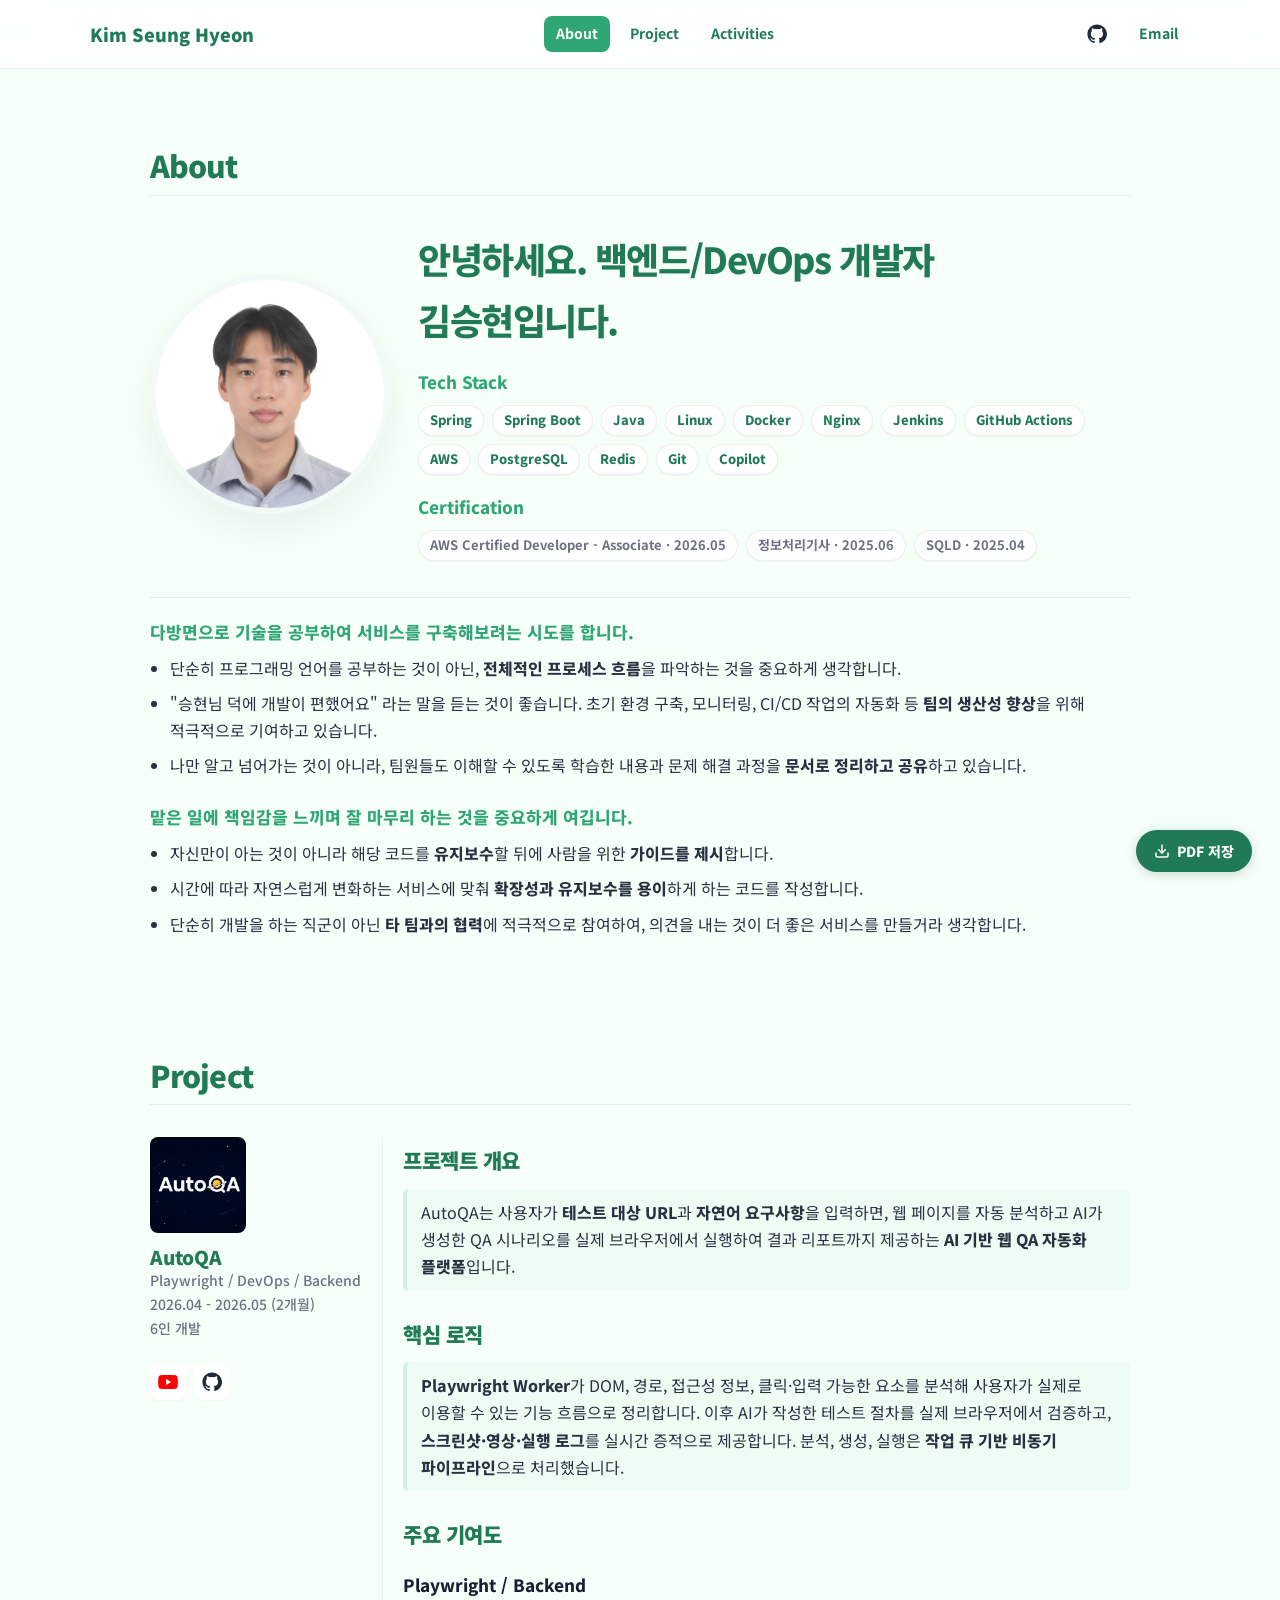
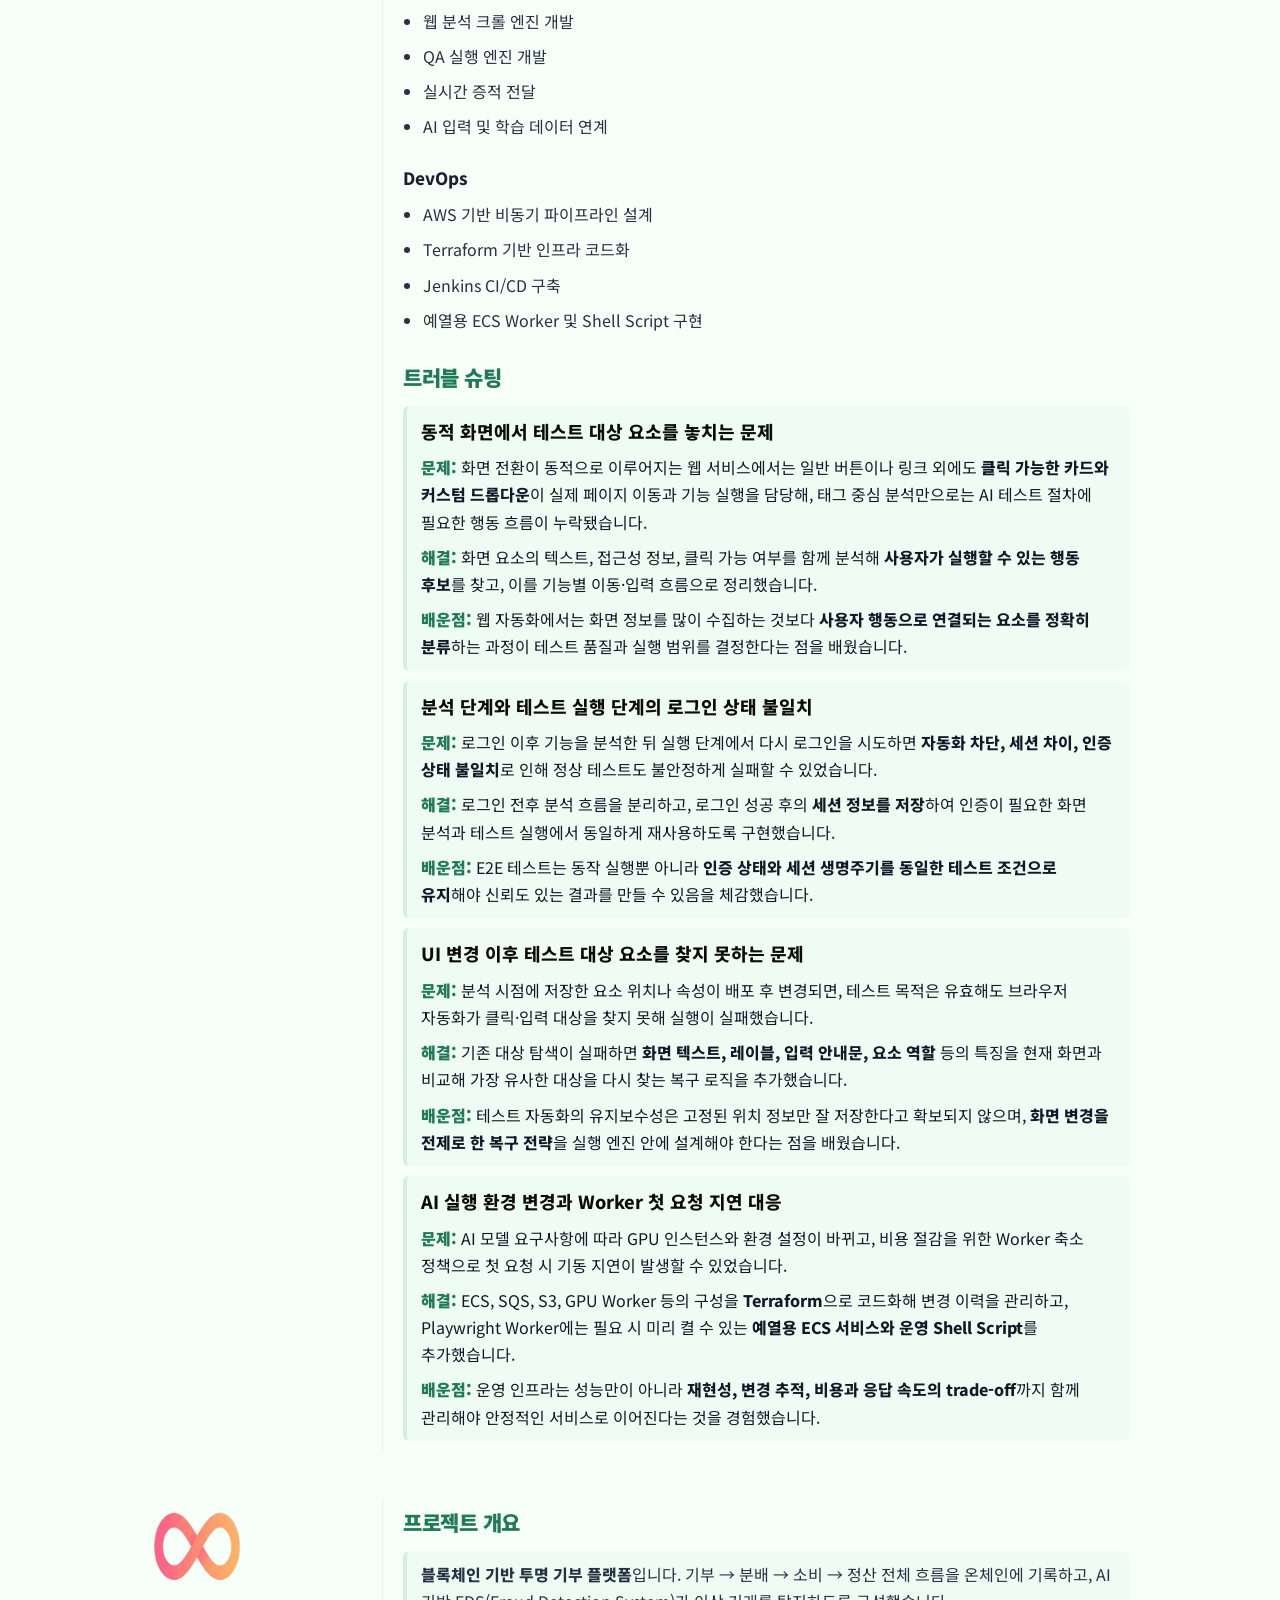
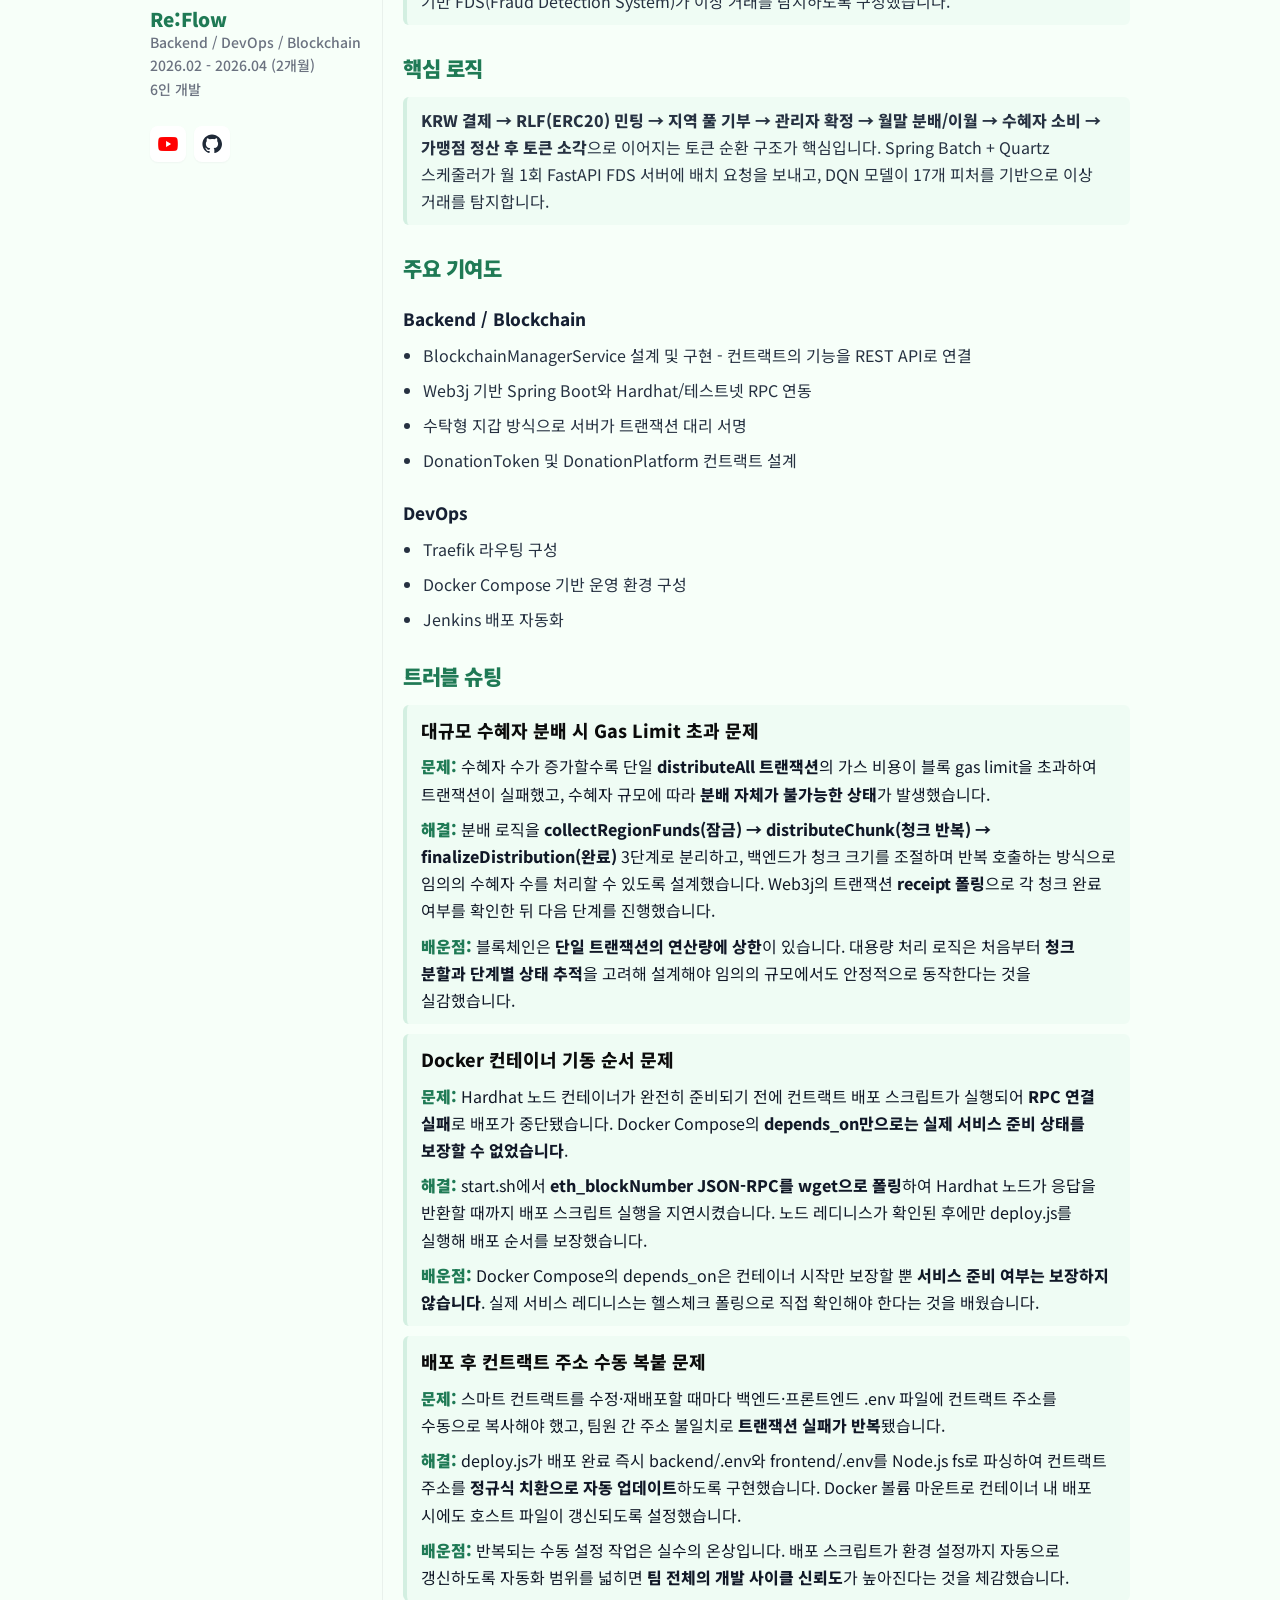
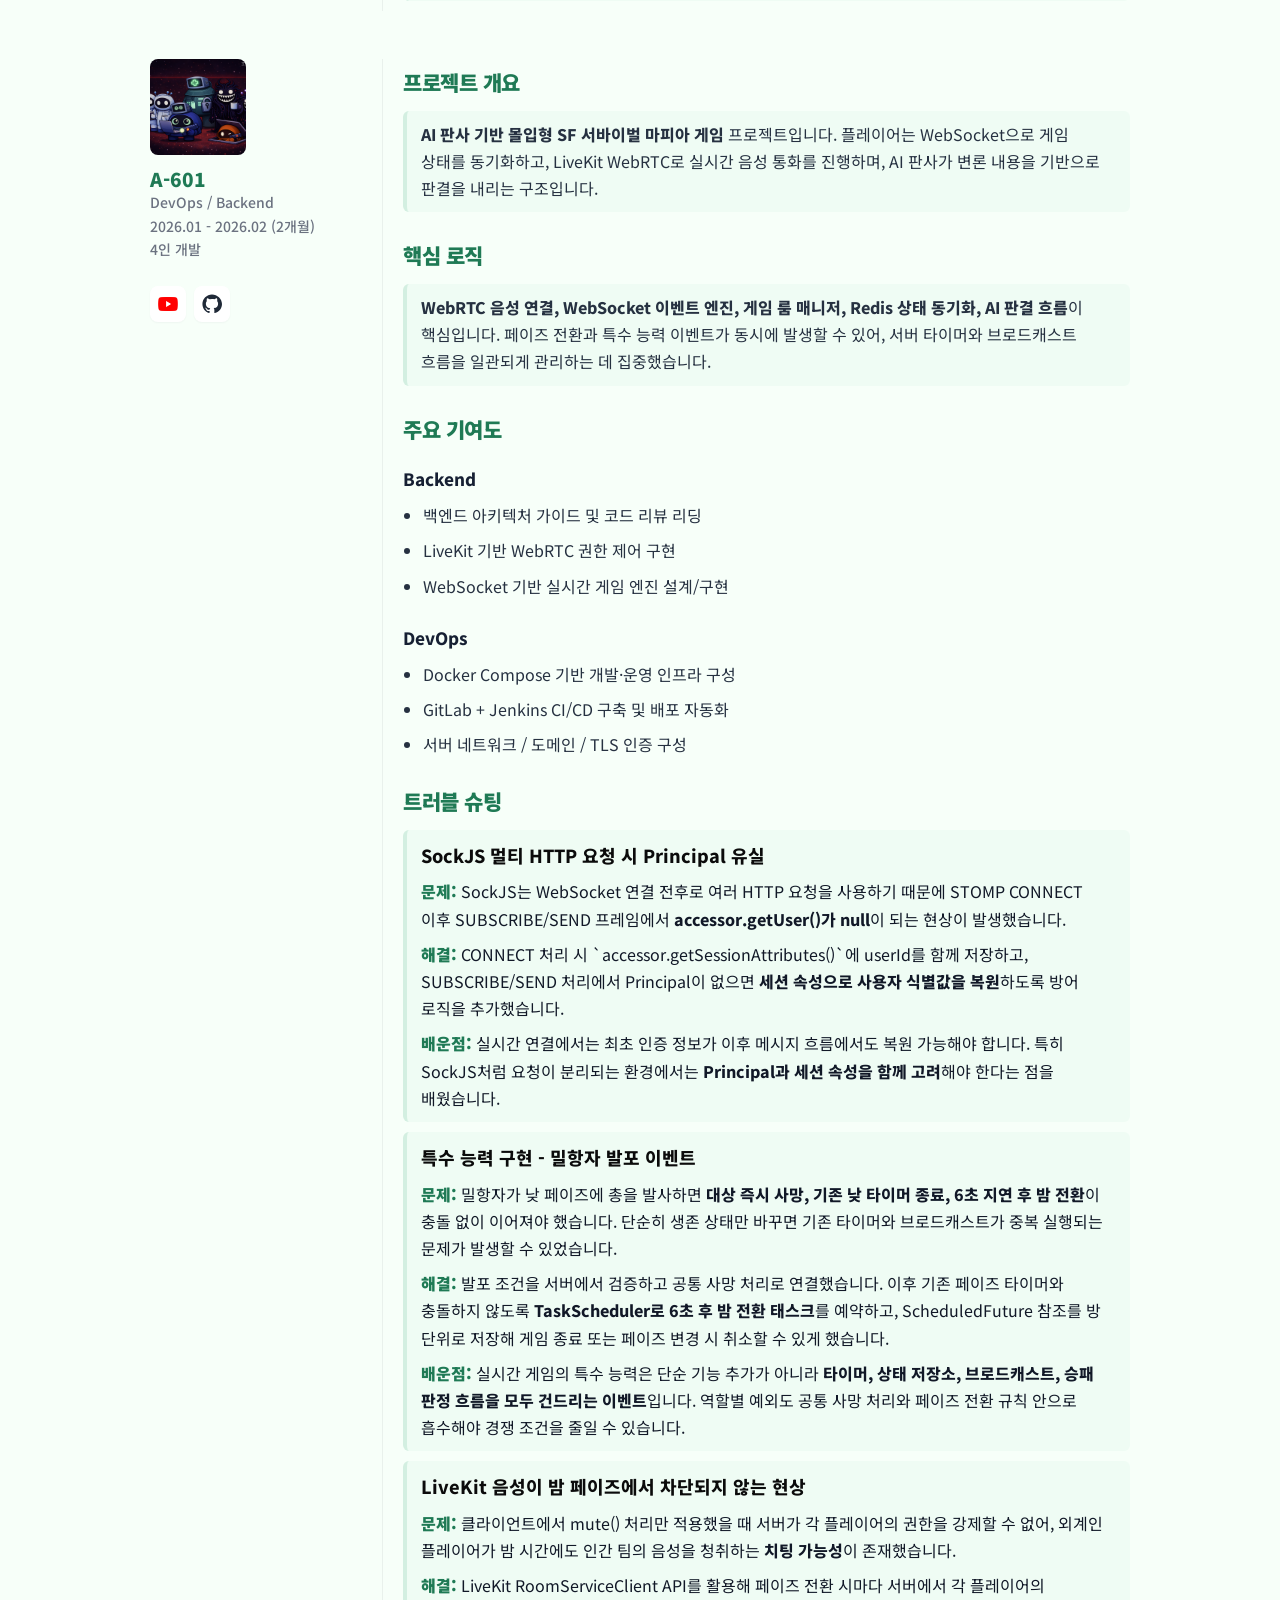
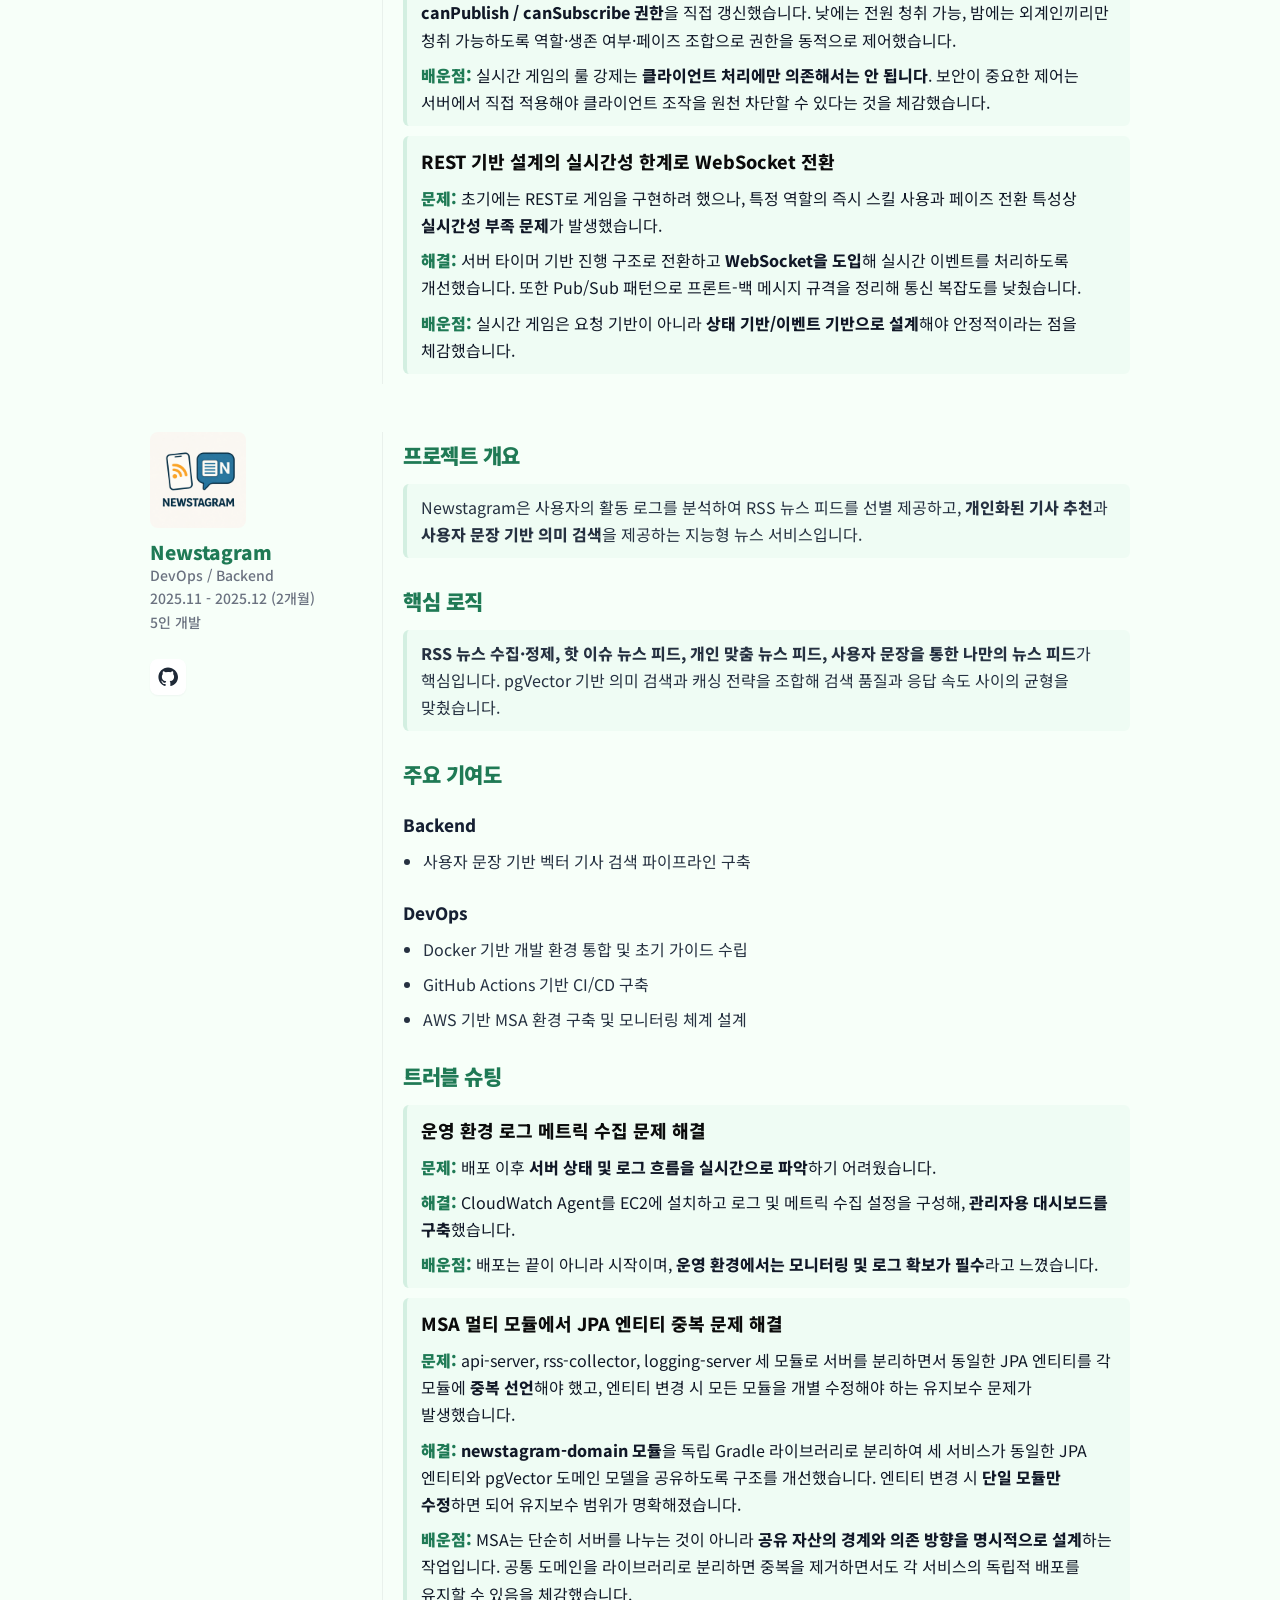
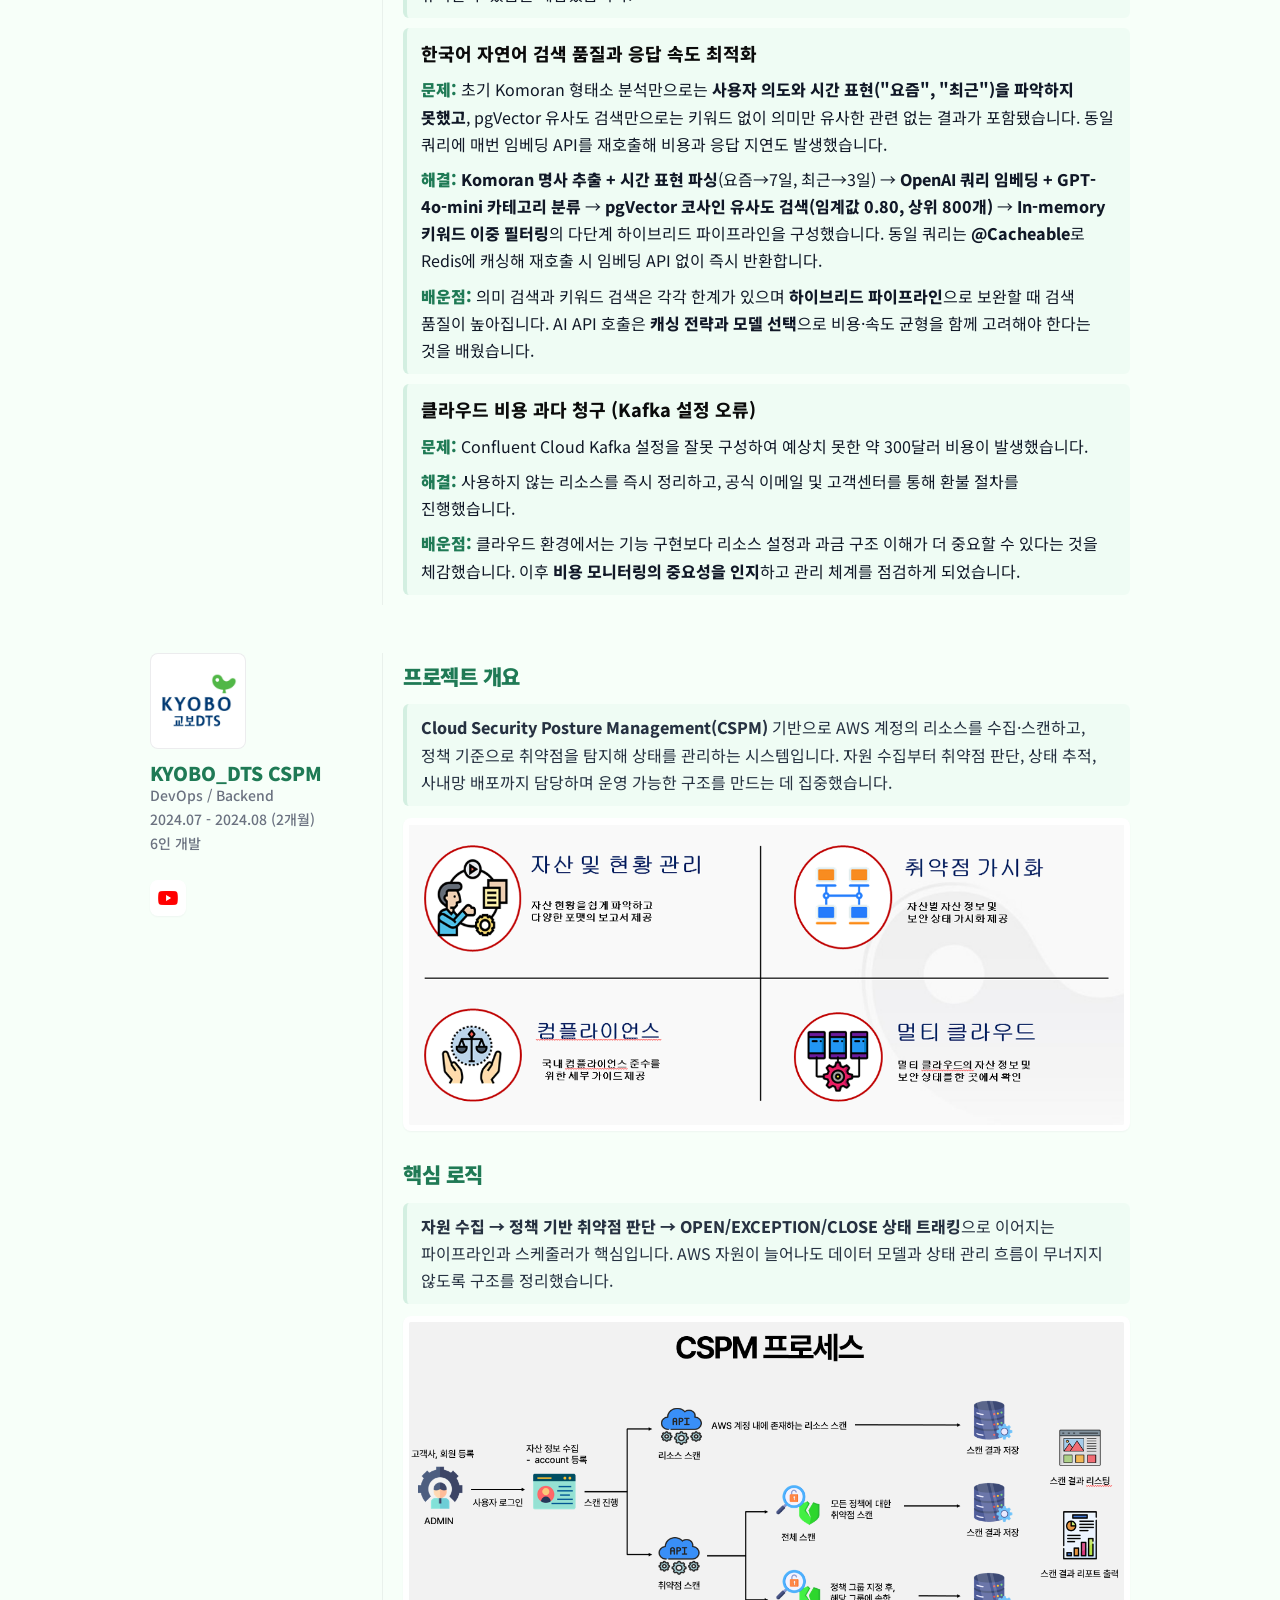
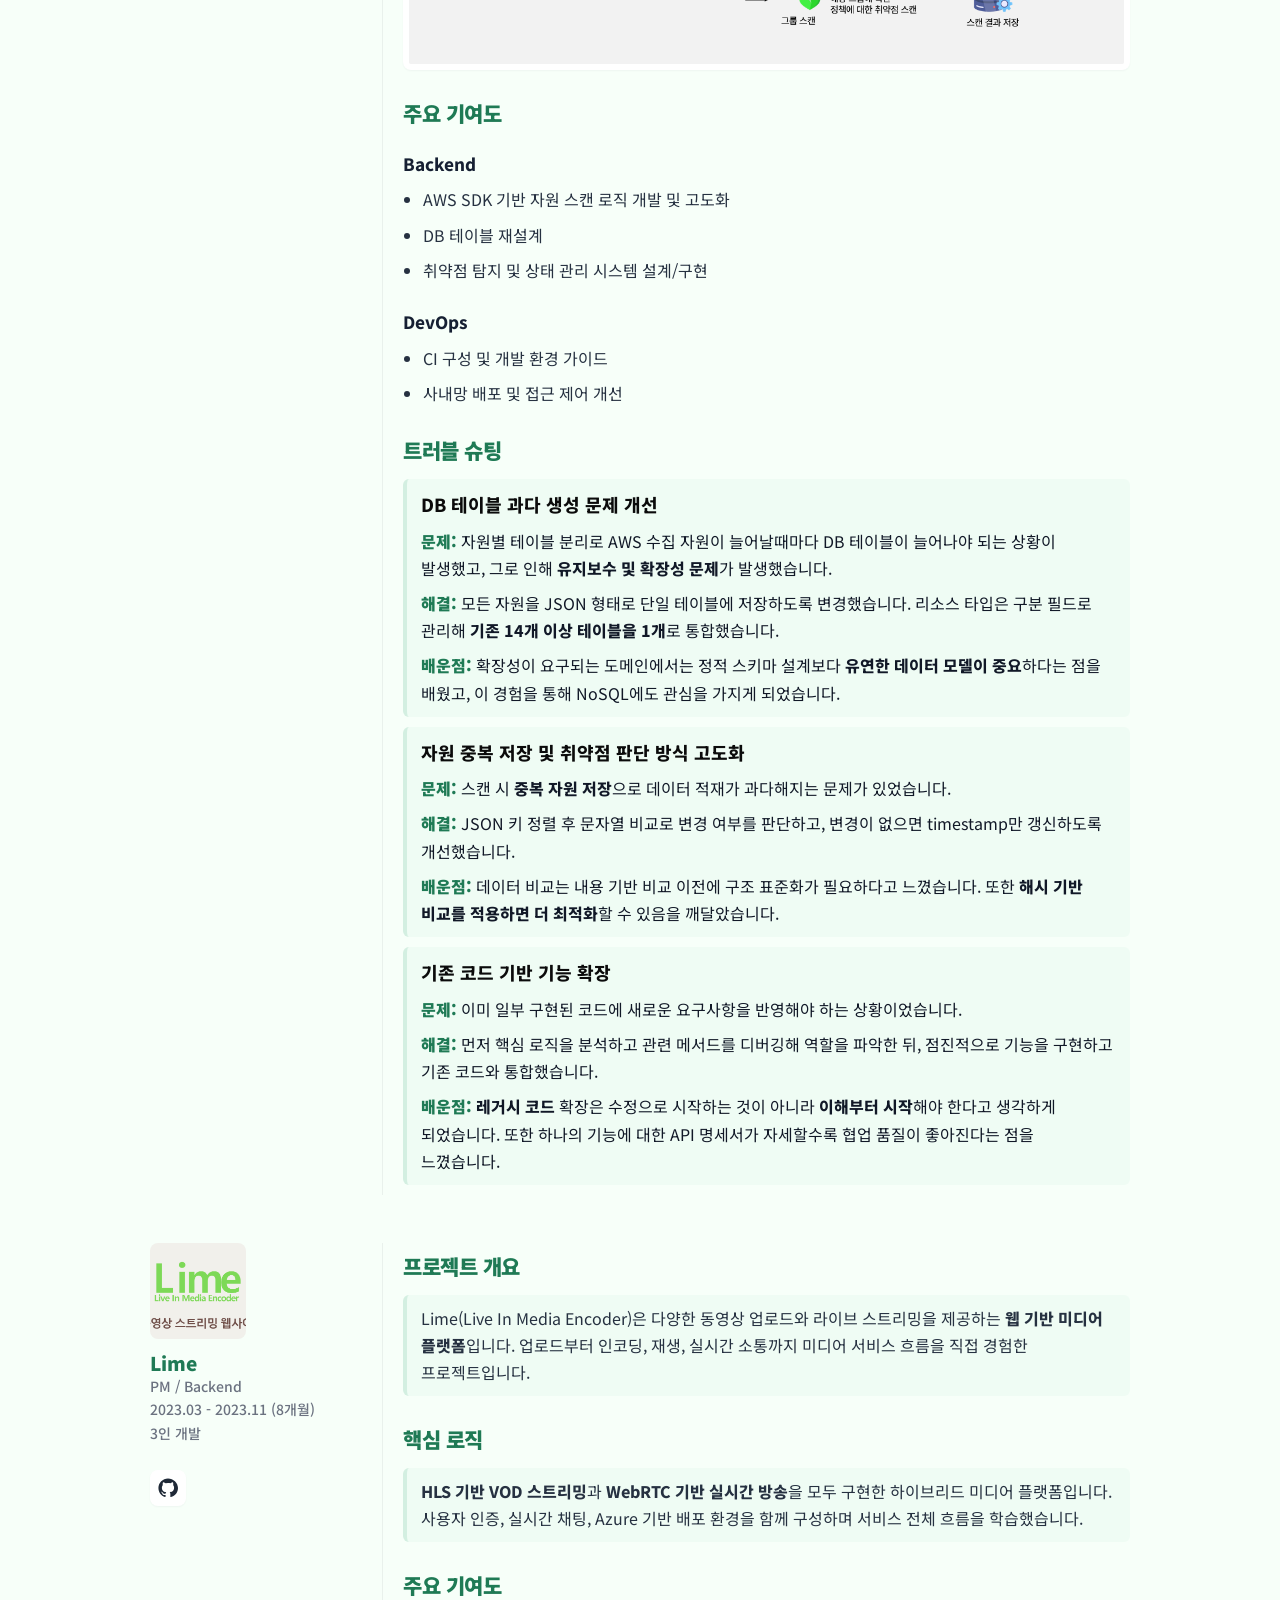
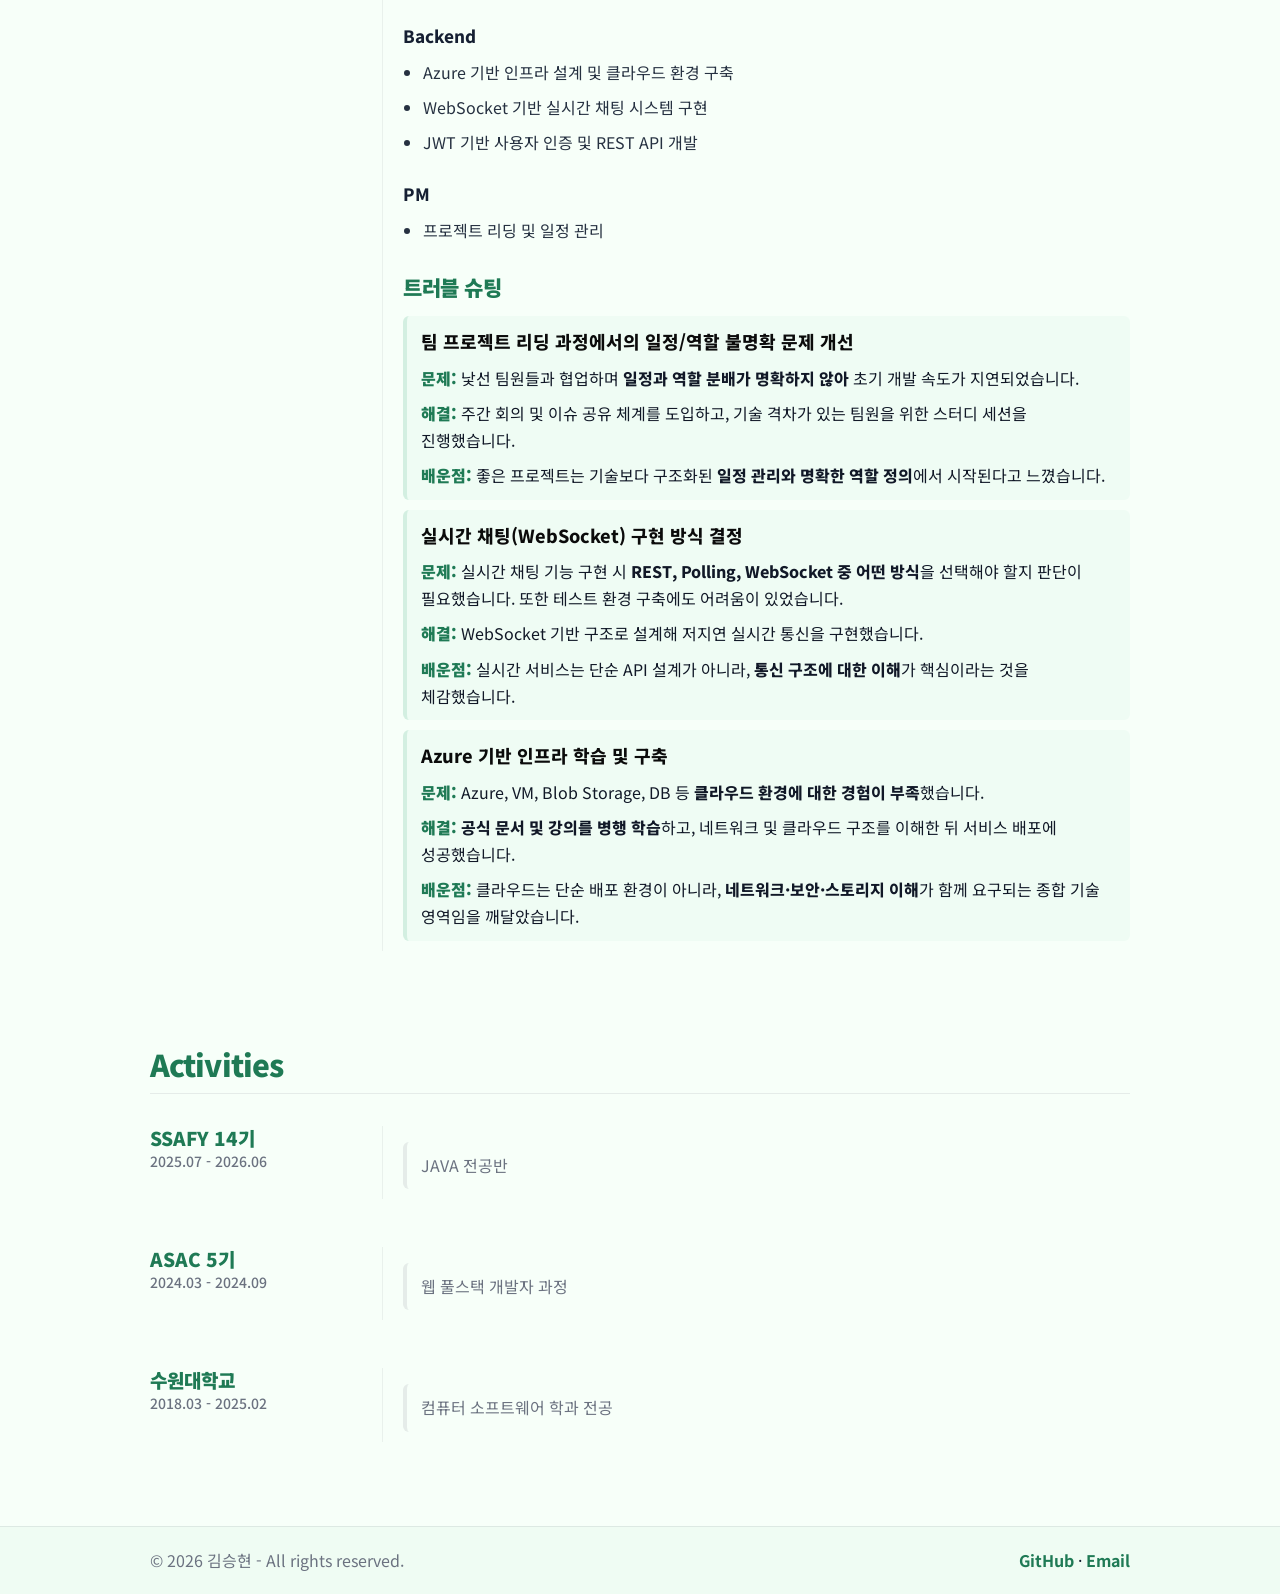
==== commit dcf1fd7f: "[feat] - 포트폴리오 업데이트" ====
--- a/docs/index.html
+++ b/docs/index.html
@@ -18,7 +18,6 @@
         <nav aria-label="Primary navigation">
           <ul>
             <li><a href="#about">About</a></li>
-            <li><a href="#work">Work Experience</a></li>
             <li><a href="#project">Project</a></li>
             <li><a href="#activities">Activities</a></li>
           </ul>
@@ -53,8 +52,8 @@
     </button>
 
     <noscript>포트폴리오 데이터를 표시하려면 JavaScript가 필요합니다.</noscript>
-    <script src="data/portfolio-data.js?v=20260531"></script>
+    <script src="data/portfolio-data.js?v=20261007"></script>
     <script src="pdf.js?v=20260531"></script>
-    <script src="script.js?v=20260531"></script>
+    <script src="script.js?v=20261007"></script>
   </body>
 </html>
--- a/docs/pdf.css
+++ b/docs/pdf.css
@@ -117,7 +117,7 @@
   position: relative;
   z-index: 2;
   height: 9mm;
-  margin-bottom: 8mm;
+  margin-bottom: 4mm;
 }
 
 .print-footer {
@@ -2050,3 +2050,20 @@
   max-height: 100%;
   object-fit: contain;
 }
+
+/* Keep the exported PDF flat and print-clean. */
+.print-page *,
+.print-page *::before,
+.print-page *::after {
+  box-shadow: none !important;
+  text-shadow: none !important;
+}
+
+.print-about-statement {
+  display: block;
+  color: #0f172a;
+  font-size: 14.5pt;
+  font-weight: 900;
+  line-height: 1.28;
+  letter-spacing: -0.02em;
+}
